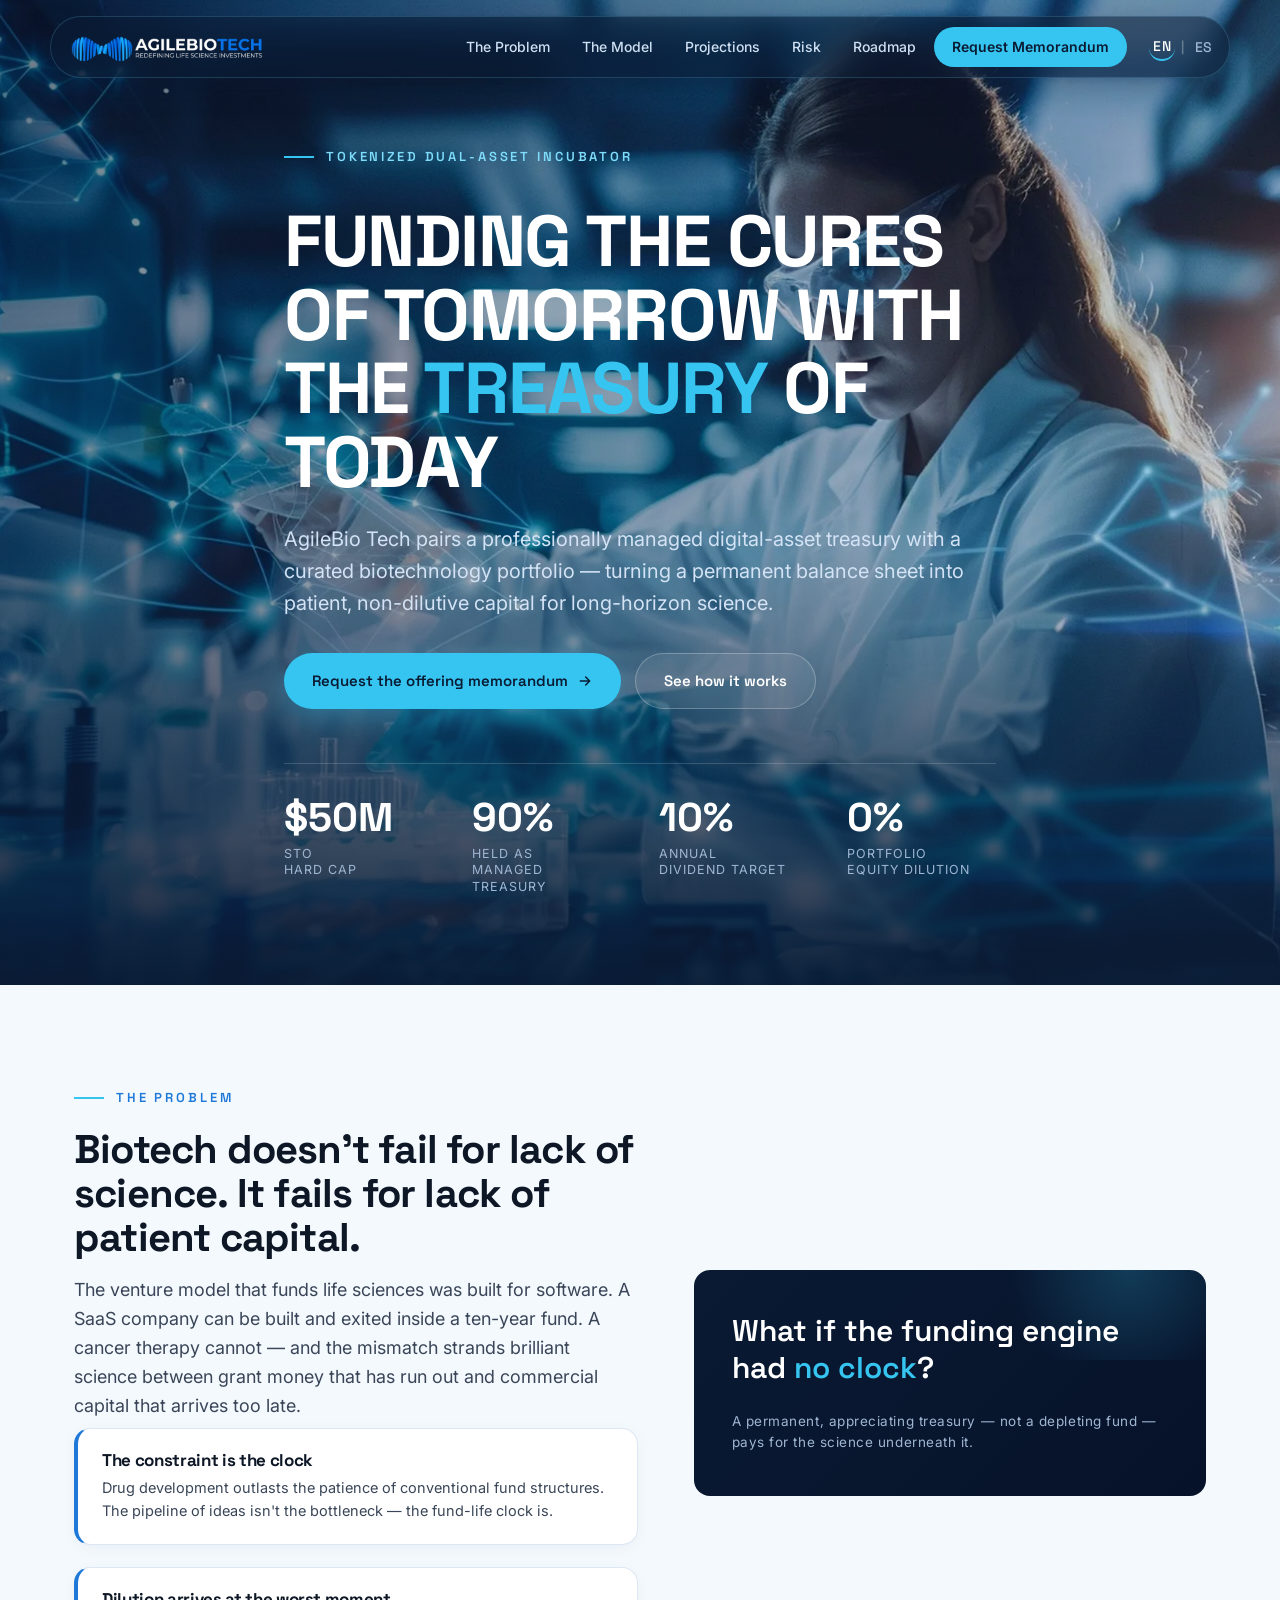
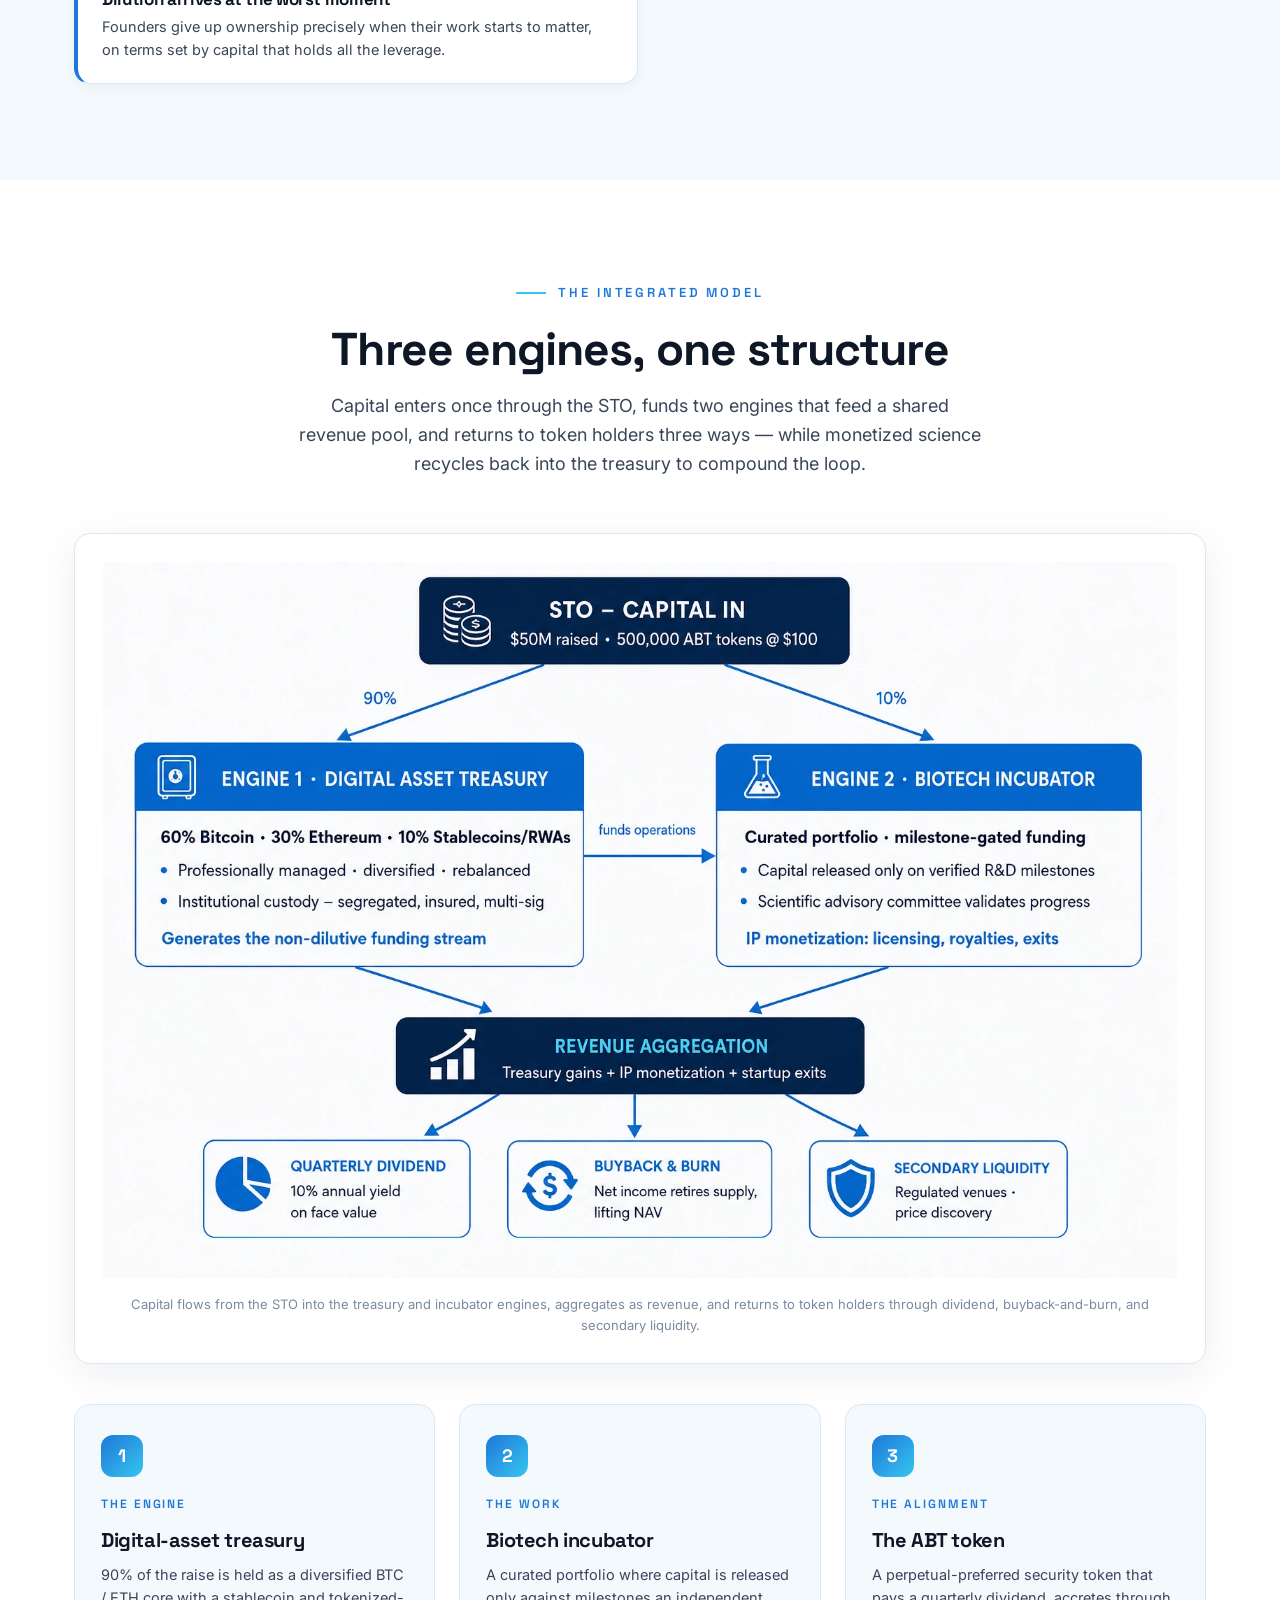
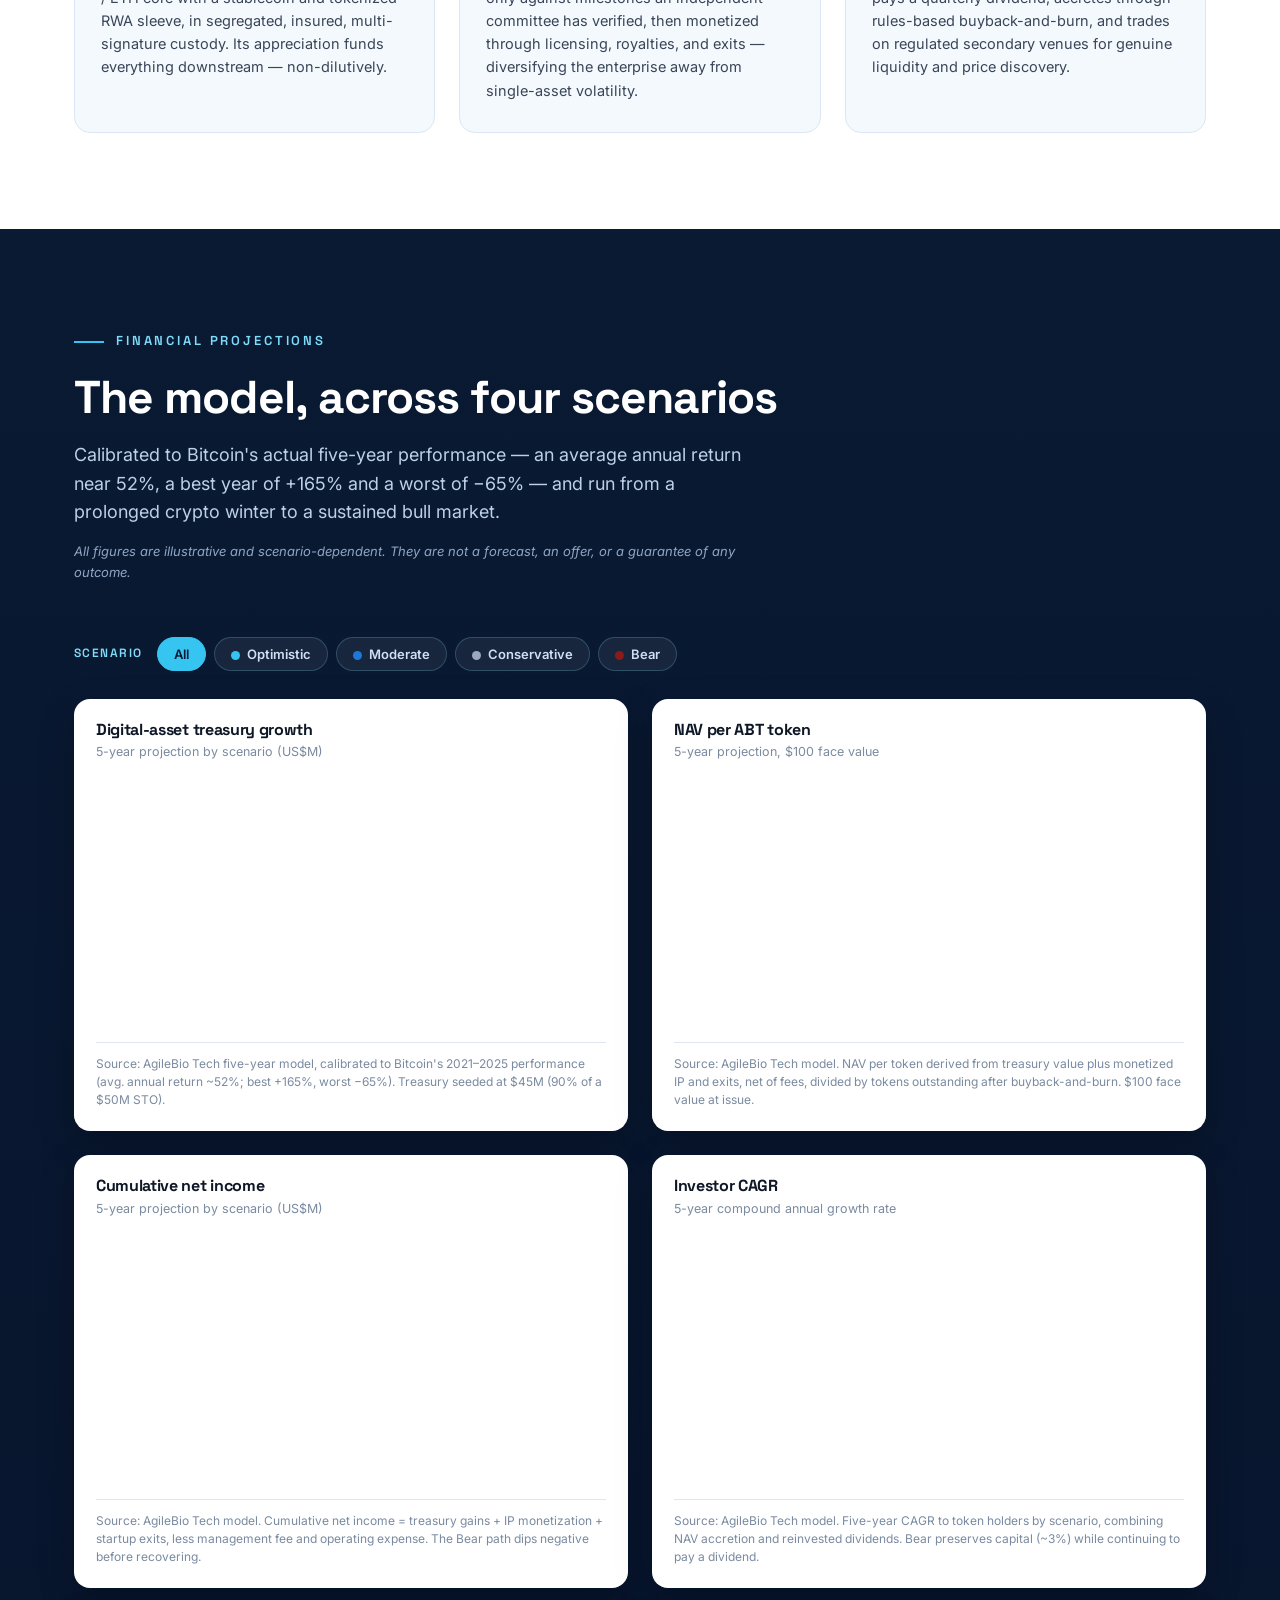
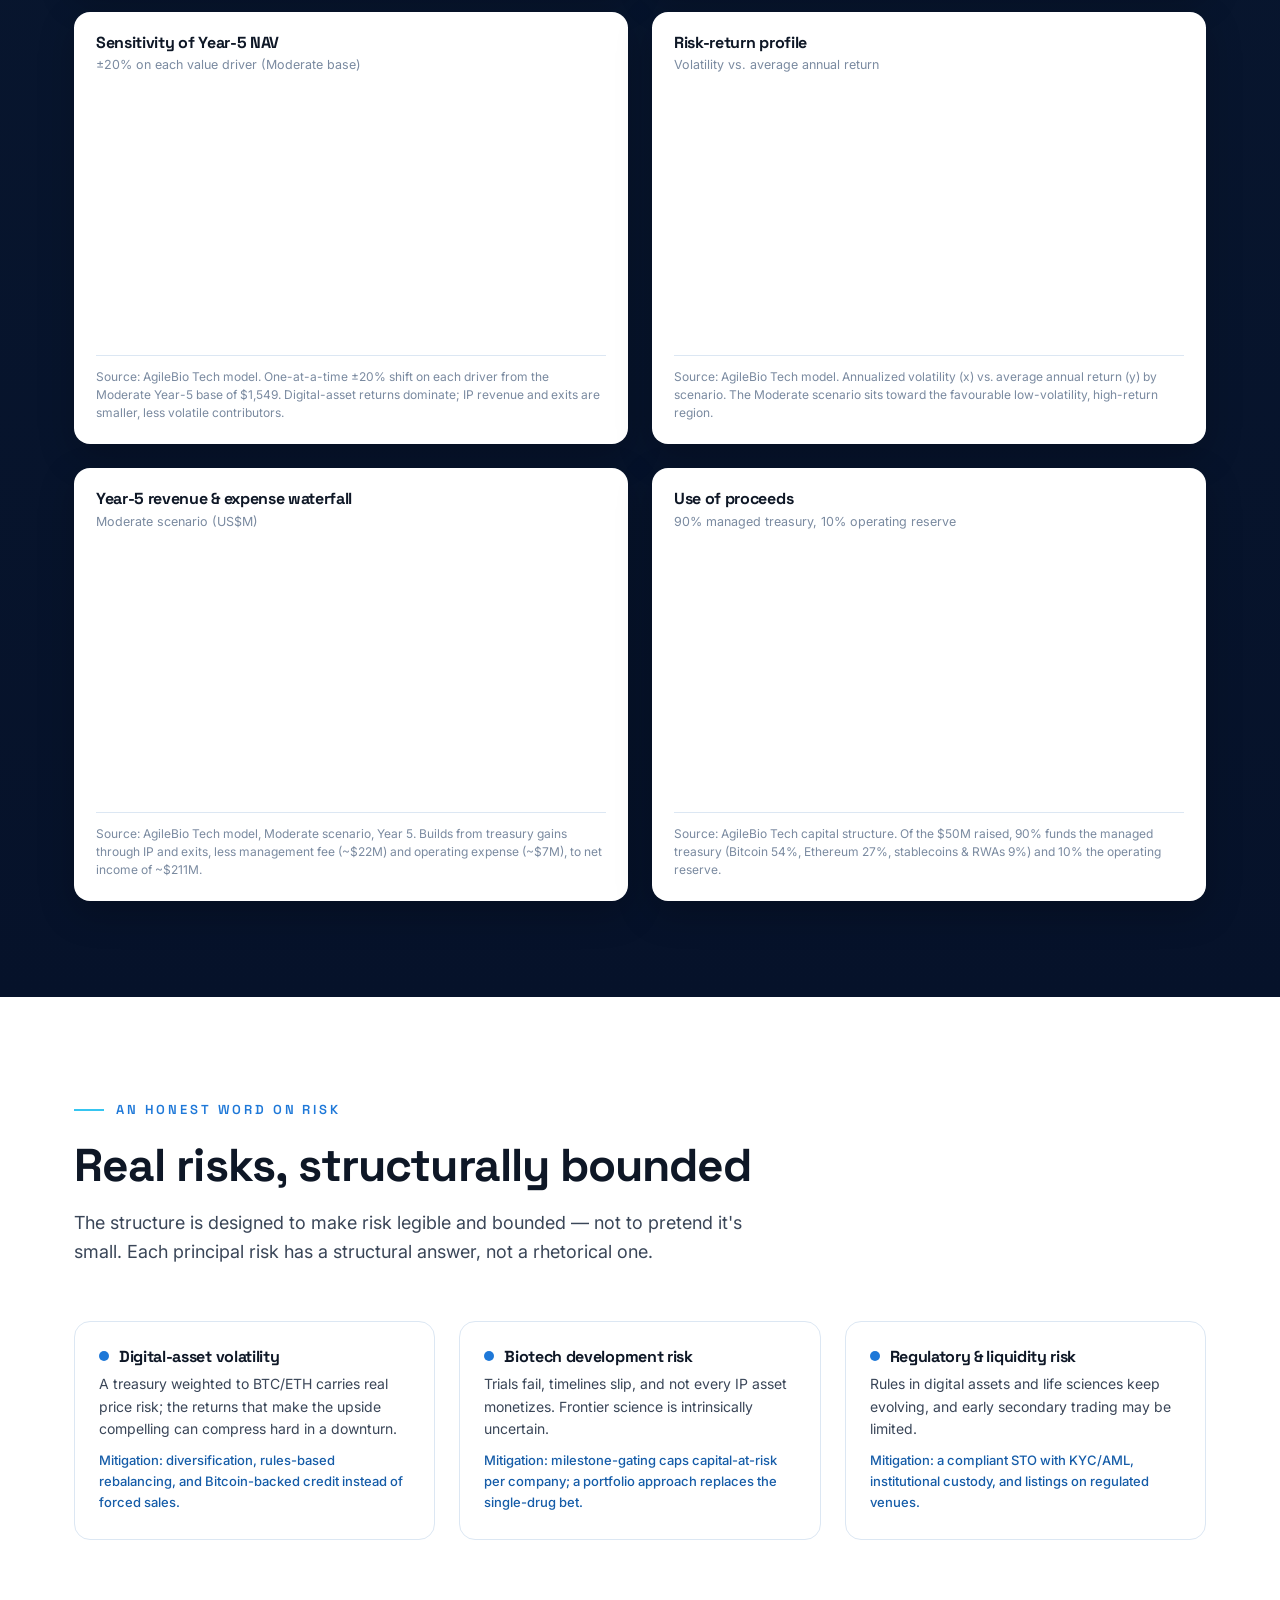
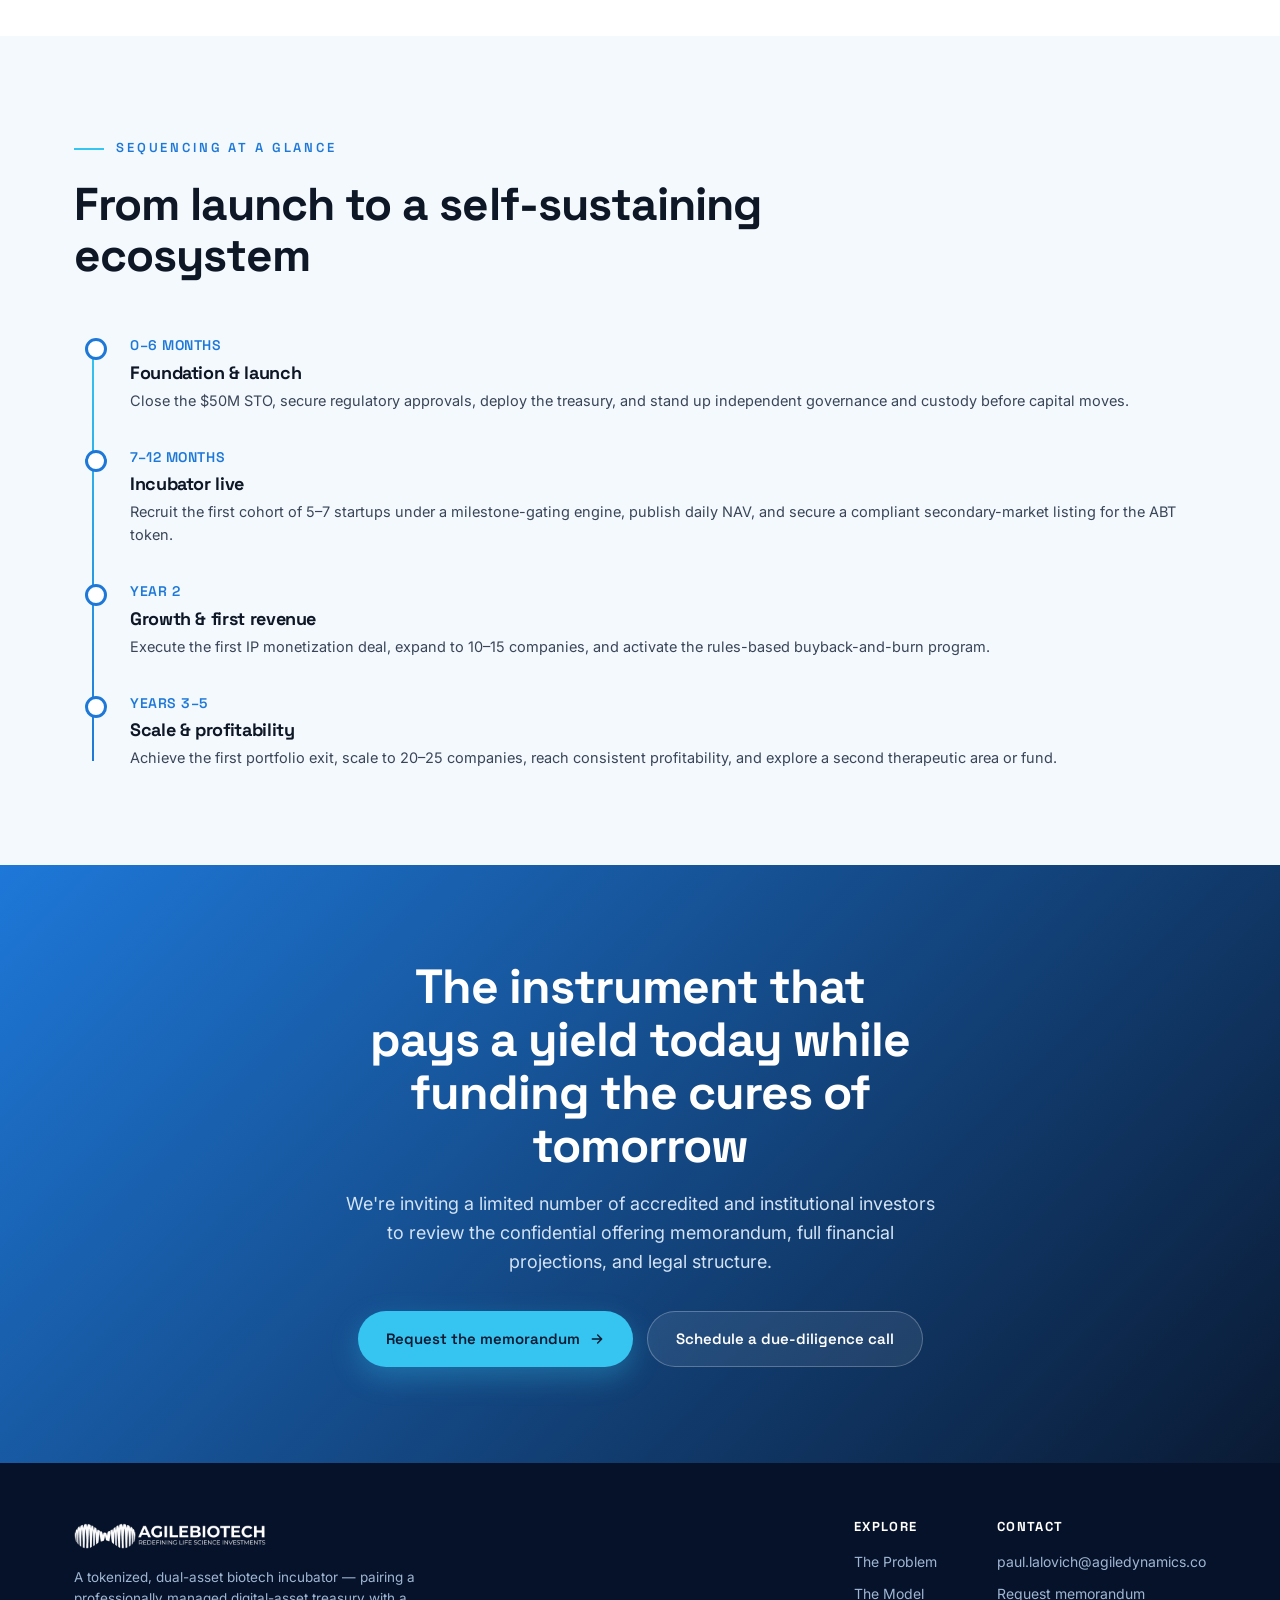
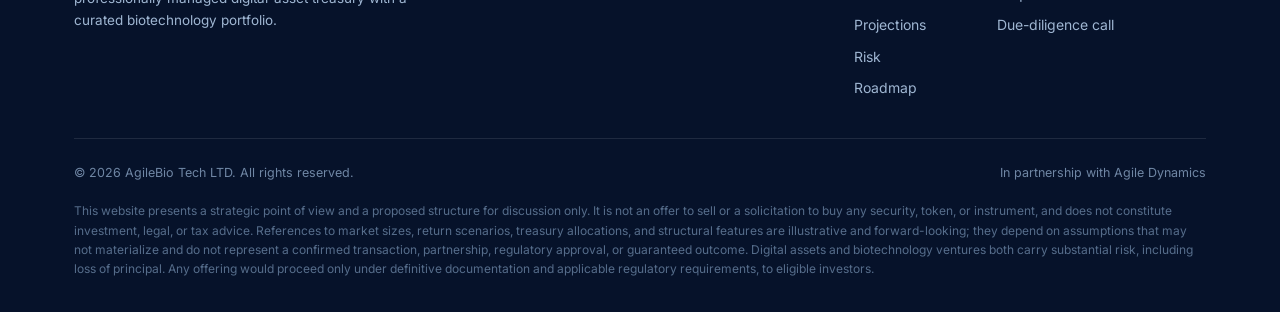
==== index.html @ 5d435142 "Switch the link-preview image to the capsule-and-Bitcoin banner Replace the microscope banner with t" ====
<!DOCTYPE html>
<html lang="en">
<head>
<meta charset="UTF-8">
<meta name="viewport" content="width=device-width, initial-scale=1.0">

<!-- Primary SEO -->
<title>AgileBio Tech LTD — Tokenized Dual-Asset Biotech Incubator</title>
<meta name="description" content="AgileBio Tech LTD is a tokenized, dual-asset biotech incubator pairing a professionally managed digital-asset treasury with a curated biotechnology portfolio — patient, non-dilutive capital for long-horizon science.">
<meta name="keywords" content="AgileBio Tech, tokenized biotech incubator, security token offering, STO, digital asset treasury, biotech investment, dual-asset, ABT token, life science investment, Bitcoin treasury, perpetual preferred token, Agile Dynamics">
<meta name="author" content="AgileBio Tech LTD">
<meta name="robots" content="index, follow, max-image-preview:large">
<meta name="theme-color" content="#0A1A33">
<link rel="canonical" href="https://agilebiotech.io/">

<!-- Open Graph -->
<meta property="og:type" content="website">
<meta property="og:site_name" content="AgileBio Tech LTD">
<meta property="og:title" content="AgileBio Tech LTD — Funding the Cures of Tomorrow with the Treasury of Today">
<meta property="og:description" content="A tokenized, dual-asset biotech incubator pairing a professionally managed digital-asset treasury with a curated biotechnology portfolio.">
<meta property="og:url" content="https://agilebiotech.io/">
<meta property="og:image" content="https://agilebiotech.io/assets/og-agilebiotech.jpg">
<meta property="og:image:type" content="image/jpeg">
<meta property="og:image:width" content="1600">
<meta property="og:image:height" content="837">
<meta property="og:image:alt" content="AgileBio Tech logo beside a glowing capsule holding a DNA strand and a Bitcoin coin on a circuit board">
<meta property="og:locale" content="en_US">

<!-- Twitter -->
<meta name="twitter:card" content="summary_large_image">
<meta name="twitter:title" content="AgileBio Tech LTD — Tokenized Dual-Asset Biotech Incubator">
<meta name="twitter:description" content="Patient, non-dilutive capital for long-horizon science — a digital-asset treasury funding a curated biotechnology portfolio.">
<meta name="twitter:image" content="https://agilebiotech.io/assets/og-agilebiotech.jpg">
<meta name="twitter:image:alt" content="AgileBio Tech logo beside a glowing capsule holding a DNA strand and a Bitcoin coin on a circuit board">

<!-- Icons -->
<link rel="icon" type="image/png" sizes="512x512" href="assets/icon-512.png">
<link rel="icon" type="image/png" sizes="192x192" href="assets/icon-192.png">
<link rel="icon" type="image/png" href="assets/apple-touch-icon.png">
<link rel="apple-touch-icon" href="assets/apple-touch-icon.png">

<!-- Structured data -->
<script type="application/ld+json">
{
  "@context": "https://schema.org",
  "@type": "Organization",
  "name": "AgileBio Tech LTD",
  "url": "https://agilebiotech.io/",
  "logo": "https://agilebiotech.io/assets/logo_nav.png",
  "description": "A tokenized, dual-asset biotech incubator pairing a professionally managed digital-asset treasury with a curated biotechnology portfolio.",
  "slogan": "Funding the cures of tomorrow with the treasury of today",
  "email": "paul.lalovich@agiledynamics.co",
  "knowsAbout": ["Tokenized securities","Biotechnology incubation","Digital-asset treasury management","Security token offerings","Life science investment"],
  "memberOf": {"@type":"Organization","name":"Agile Dynamics"}
}
</script>
<script type="application/ld+json">
{
  "@context": "https://schema.org",
  "@type": "WebSite",
  "name": "AgileBio Tech LTD",
  "url": "https://agilebiotech.io/",
  "inLanguage": "en"
}
</script>

<link rel="preconnect" href="https://fonts.googleapis.com">
<link rel="preconnect" href="https://fonts.gstatic.com" crossorigin>
<link href="https://fonts.googleapis.com/css2?family=Space+Grotesk:wght@400;500;600;700&family=Inter:wght@400;500;600;700&display=swap" rel="stylesheet">
<style>
  :root{
    --navy:#0A1A33;
    --navy-2:#06122A;
    --blue:#1E78D8;
    --blue-d:#155CA8;
    --cyan:#36C5F0;
    --cyan-2:#7FDDFB;
    --ice:#EAF3FC;
    --ice-2:#F4F9FE;
    --ink:#0E1726;
    --body:#3A4658;
    --muted:#7A8AA0;
    --line:#DCE7F3;
    --white:#ffffff;
    --maxw:1180px;
    --r:16px;
  }
  *{box-sizing:border-box;margin:0;padding:0}
  html{scroll-behavior:smooth;scroll-padding-top:84px;-webkit-text-size-adjust:100%;text-size-adjust:100%}
  body{
    font-family:'Inter',system-ui,sans-serif;color:var(--body);
    background:var(--white);line-height:1.6;-webkit-font-smoothing:antialiased;
    overflow-x:hidden;
  }
  h1,h2,h3,h4{font-family:'Space Grotesk',sans-serif;color:var(--ink);line-height:1.1;letter-spacing:-0.02em}
  a{text-decoration:none;color:inherit}
  img{max-width:100%;height:auto;display:block}
  .wrap{max-width:var(--maxw);margin:0 auto;padding:0 24px}
  section{padding:96px 0}
  .eyebrow{
    font-family:'Space Grotesk',sans-serif;font-size:13px;font-weight:600;
    letter-spacing:.22em;text-transform:uppercase;color:var(--blue);
    display:inline-flex;align-items:center;gap:12px;margin-bottom:20px;
  }
  .eyebrow::before{content:"";width:30px;height:2px;background:var(--cyan)}
  .lead{font-size:18px;max-width:62ch}
  .accent{color:var(--cyan)}

  /* ---------- FLOATING NAV ---------- */
  .nav{
    position:fixed;top:16px;left:50%;transform:translateX(-50%);
    z-index:100;width:calc(100% - 32px);max-width:var(--maxw);
    display:flex;align-items:center;justify-content:space-between;
    padding:10px 12px 10px 20px;border-radius:999px;
    background:rgba(10,26,51,.55);backdrop-filter:blur(14px);
    -webkit-backdrop-filter:blur(14px);
    border:1px solid rgba(127,221,251,.18);
    box-shadow:0 8px 30px rgba(6,18,42,.28);
    transition:background .3s,box-shadow .3s;
  }
  .nav.scrolled{background:rgba(8,18,42,.82)}
  .nav-brand{display:flex;align-items:center;flex-shrink:0}
  .nav-brand img{height:34px;width:auto;display:block}
  .nav-links{display:flex;align-items:center;gap:4px}
  .nav-links a{
    color:#cfe0f2;font-size:14px;font-weight:500;padding:8px 14px;border-radius:999px;
    transition:color .2s,background .2s;
  }
  .nav-links a:hover{color:#fff;background:rgba(127,221,251,.12)}
  .nav-cta{
    background:var(--cyan);color:var(--navy)!important;font-weight:600!important;
    padding:9px 18px!important;
  }
  .nav-cta:hover{background:var(--cyan-2)!important}
  .burger{display:none;flex-direction:column;gap:5px;background:none;border:0;cursor:pointer;padding:10px}
  .burger span{width:22px;height:2px;background:#fff;border-radius:2px;transition:.3s}

  /* ---------- HERO ---------- */
  .hero{
    position:relative;min-height:100vh;display:flex;align-items:center;
    padding:140px 0 90px;color:#fff;overflow:hidden;
  }
  .hero-bg{position:absolute;inset:0;z-index:0}
  .hero-bg picture{display:block;height:100%}
  .hero-bg img{width:100%;height:100%;object-fit:cover}
  .hero-bg::after{
    content:"";position:absolute;inset:0;
    background:
      linear-gradient(to bottom, rgba(10,26,51,0) 55%, rgba(10,26,51,.55) 80%, rgba(10,26,51,.92) 100%),
      linear-gradient(105deg,rgba(6,18,42,.55) 0%,rgba(10,26,51,.30) 45%,rgba(10,26,51,.10) 100%);
  }
  .hero-inner{position:relative;z-index:1;max-width:760px}
  .hero h1{
    color:#fff;font-size:clamp(38px,6.4vw,72px);font-weight:700;
    text-transform:uppercase;line-height:1.02;margin:18px 0 24px;
  }
  .hero p{font-size:clamp(16px,2.2vw,20px);color:#d3e3f5;max-width:56ch;margin-bottom:34px}
  .hero .eyebrow{color:var(--cyan-2)}
  .hero .eyebrow::before{background:var(--cyan)}
  .btn-row{display:flex;gap:14px;flex-wrap:wrap}
  .btn{
    display:inline-flex;align-items:center;gap:9px;font-family:'Space Grotesk',sans-serif;
    font-weight:600;font-size:15px;padding:15px 28px;border-radius:999px;cursor:pointer;
    transition:transform .2s,box-shadow .2s,background .2s;border:0;
  }
  .btn-primary{background:var(--cyan);color:var(--navy);box-shadow:0 10px 28px rgba(54,197,240,.32)}
  .btn-primary:hover{transform:translateY(-2px);box-shadow:0 14px 34px rgba(54,197,240,.45)}
  .btn-ghost{background:rgba(255,255,255,.08);color:#fff;border:1px solid rgba(255,255,255,.25)}
  .btn-ghost:hover{background:rgba(255,255,255,.16)}
  .hero-stats{
    position:relative;z-index:1;display:flex;gap:clamp(20px,3vw,40px);flex-wrap:nowrap;
    margin-top:54px;padding-top:34px;border-top:1px solid rgba(255,255,255,.16);
  }
  .hero-stats .s{flex:1 1 0;min-width:0}
  .hero-stats .n{font-family:'Space Grotesk',sans-serif;font-size:clamp(28px,4vw,40px);font-weight:700;color:#fff;line-height:1}
  .hero-stats .l{font-size:12.5px;color:#9fb6d2;text-transform:uppercase;letter-spacing:.08em;margin-top:8px;line-height:1.3}

  /* ---------- SECTION HEADERS ---------- */
  .sec-head{max-width:720px;margin-bottom:54px}
  .sec-head h2{font-size:clamp(28px,4.4vw,46px);font-weight:700;margin-bottom:18px}
  .sec-head.center{margin-left:auto;margin-right:auto;text-align:center}
  .sec-head.center .eyebrow{justify-content:center}

  /* ---------- PROBLEM ---------- */
  .problem{background:var(--ice-2)}
  .prob-grid{display:grid;grid-template-columns:1.1fr 1fr;gap:56px;align-items:center}
  .prob-points{display:flex;flex-direction:column;gap:22px;margin-top:8px}
  .prob-card{
    background:#fff;border:1px solid var(--line);border-radius:var(--r);padding:22px 24px;
    border-left:4px solid var(--blue);box-shadow:0 4px 16px rgba(10,26,51,.04);
  }
  .prob-card h4{font-size:17px;margin-bottom:6px}
  .prob-card p{font-size:14.5px}
  .prob-quote{
    background:linear-gradient(135deg,var(--navy),var(--navy-2));color:#fff;
    border-radius:var(--r);padding:42px 38px;position:relative;overflow:hidden;
  }
  .prob-quote::before{
    content:"";position:absolute;top:-40%;right:-20%;width:70%;height:80%;
    background:radial-gradient(circle,rgba(54,197,240,.22),transparent 60%);
  }
  .prob-quote .q{position:relative;font-family:'Space Grotesk',sans-serif;font-size:clamp(22px,3vw,30px);font-weight:600;line-height:1.25;color:#fff}
  .prob-quote .q .accent{color:var(--cyan)}
  .prob-quote .by{position:relative;margin-top:24px;font-size:13.5px;color:#9fb6d2;letter-spacing:.04em}

  /* ---------- MODEL ---------- */
  .model-figure{
    background:#fff;border:1px solid var(--line);border-radius:var(--r);
    padding:28px;box-shadow:0 10px 40px rgba(10,26,51,.07);margin-bottom:40px;
  }
  .model-figure img{margin:0 auto;max-height:none}
  .model-cap{font-size:13px;color:var(--muted);text-align:center;margin-top:16px;padding:0 10px}
  /* Phones get a link to the full-size diagram: its labels are too small to read at screen width. */
  .model-zoom{display:none;text-align:center;margin-top:12px}
  .model-zoom a{display:inline-flex;align-items:center;min-height:44px;padding:0 8px;color:var(--blue-d);font-weight:600;text-decoration:underline;text-underline-offset:3px}
  .engines{display:grid;grid-template-columns:repeat(3,1fr);gap:24px}
  .engine{
    background:var(--ice-2);border:1px solid var(--line);border-radius:var(--r);padding:30px 26px;
    transition:transform .25s,box-shadow .25s,border-color .25s;
  }
  .engine:hover{transform:translateY(-4px);box-shadow:0 16px 40px rgba(10,26,51,.10);border-color:var(--cyan)}
  .engine .tag{font-family:'Space Grotesk',sans-serif;font-size:12px;font-weight:600;letter-spacing:.16em;text-transform:uppercase;color:var(--blue);margin-bottom:14px}
  .engine h3{font-size:20px;margin-bottom:12px}
  .engine p{font-size:14.5px}
  .engine .dot{width:42px;height:42px;border-radius:12px;background:linear-gradient(135deg,var(--blue),var(--cyan));display:flex;align-items:center;justify-content:center;color:#fff;font-family:'Space Grotesk',sans-serif;font-weight:700;font-size:18px;margin-bottom:18px}

  /* ---------- FINANCIALS ---------- */
  .fin{background:linear-gradient(180deg,var(--navy) 0%,var(--navy-2) 100%);color:#fff}
  .fin .eyebrow{color:var(--cyan-2)}
  .fin .sec-head h2{color:#fff}
  .fin .sec-head .lead{color:#bcd0e8}
  .fin-note{font-size:13px;color:#8fa6c4;margin-top:14px;font-style:italic}
  .chart-grid{display:grid;grid-template-columns:repeat(2,1fr);gap:24px}
  .chart-card{
    background:#fff;border-radius:var(--r);padding:22px;
    box-shadow:0 12px 36px rgba(0,0,0,.22);
  }
  .chart-card.wide{grid-column:1 / -1}
  .chart-card h4{font-size:16px;color:var(--ink);margin-bottom:4px}
  .chart-card .sub{font-size:12.5px;color:var(--muted);margin-bottom:16px}
  .chart-card img{border-radius:8px}
  .chart-canvas-wrap{position:relative;height:250px;width:100%}
  .chart-canvas-wrap canvas{max-width:100%}
  .chart-foot{font-size:12px;color:var(--muted);margin-top:14px;padding-top:12px;border-top:1px solid var(--line);line-height:1.5}
  /* scenario toggle */
  .scenario-toggle{display:flex;flex-wrap:wrap;align-items:center;gap:8px;margin:0 0 28px}
  .scenario-toggle .st-label{font-family:'Space Grotesk',sans-serif;font-size:12px;font-weight:600;letter-spacing:.12em;text-transform:uppercase;color:var(--cyan-2);margin-right:6px}
  .st-btn{font-family:'Inter',sans-serif;font-size:13px;font-weight:600;color:#cfe0f2;background:rgba(255,255,255,.06);border:1px solid rgba(127,221,251,.22);
    padding:8px 16px;border-radius:999px;cursor:pointer;transition:background .2s,color .2s,border-color .2s}
  .st-btn:hover{background:rgba(127,221,251,.14);color:#fff}
  .st-btn[aria-pressed="true"]{background:var(--cyan);color:var(--navy);border-color:var(--cyan)}
  .st-btn .dot{display:inline-block;width:9px;height:9px;border-radius:50%;margin-right:7px;vertical-align:middle}

  /* ---------- RISK ---------- */
  .risk-grid{display:grid;grid-template-columns:repeat(3,1fr);gap:24px;margin-top:8px}
  .risk-card{background:#fff;border:1px solid var(--line);border-radius:var(--r);padding:26px 24px}
  .risk-card h4{font-size:16px;margin-bottom:8px;display:flex;align-items:center;gap:10px}
  .risk-card h4::before{content:"";width:10px;height:10px;border-radius:50%;background:var(--blue);flex-shrink:0}
  .risk-card p{font-size:14px}
  .risk-card .mit{font-size:13px;color:var(--blue-d);margin-top:10px;font-weight:500}

  /* ---------- ROADMAP ---------- */
  .road{background:var(--ice-2)}
  .timeline{position:relative;margin-top:20px}
  .timeline::before{content:"";position:absolute;left:18px;top:8px;bottom:8px;width:2px;background:linear-gradient(var(--cyan),var(--blue))}
  .tl-item{position:relative;padding:0 0 34px 56px}
  .tl-item:last-child{padding-bottom:0}
  .tl-item::before{
    content:"";position:absolute;left:11px;top:4px;width:16px;height:16px;border-radius:50%;
    background:#fff;border:3px solid var(--blue);
  }
  .tl-item .when{font-family:'Space Grotesk',sans-serif;font-weight:600;color:var(--blue);font-size:14px;letter-spacing:.04em;margin-bottom:6px}
  .tl-item h4{font-size:18px;margin-bottom:6px}
  .tl-item p{font-size:14.5px}

  /* ---------- CTA ---------- */
  .cta{background:linear-gradient(135deg,var(--blue) 0%,var(--navy) 100%);color:#fff;text-align:center}
  .cta h2{color:#fff;font-size:clamp(28px,4.6vw,48px);font-weight:700;margin-bottom:18px;max-width:18ch;margin-left:auto;margin-right:auto}
  .cta p{color:#d3e3f5;font-size:18px;max-width:54ch;margin:0 auto 34px}
  .cta .btn-row{justify-content:center}

  /* ---------- FOOTER ---------- */
  footer{background:var(--navy-2);color:#9fb6d2;padding:54px 0 34px}
  .foot-top{display:flex;justify-content:space-between;gap:40px;flex-wrap:wrap;align-items:flex-start;padding-bottom:30px;border-bottom:1px solid rgba(255,255,255,.1)}
  .foot-brand img{height:34px;width:auto;margin-bottom:16px}
  .foot-brand p{font-size:13.5px;max-width:42ch}
  .foot-cols{display:flex;gap:60px;flex-wrap:wrap}
  .foot-col h5{font-family:'Space Grotesk',sans-serif;color:#fff;font-size:13px;letter-spacing:.1em;text-transform:uppercase;margin-bottom:14px}
  .foot-col a{display:block;font-size:14px;margin-bottom:9px;color:#9fb6d2;transition:color .2s}
  .foot-col a:hover{color:var(--cyan)}
  .foot-bot{display:flex;justify-content:space-between;gap:18px;flex-wrap:wrap;padding-top:24px;font-size:12.5px;color:#6f86a4}
  .disclaimer{margin-top:18px;font-size:12px;color:#566d8b;line-height:1.6;max-width:none}

  /* ---------- BACK TO TOP ---------- */
  .totop{
    position:fixed;right:22px;bottom:22px;z-index:90;width:52px;height:52px;border-radius:50%;
    background:var(--blue);color:#fff;border:0;cursor:pointer;display:flex;align-items:center;justify-content:center;
    box-shadow:0 8px 24px rgba(30,120,216,.4);opacity:0;visibility:hidden;
    transform:translateY(14px);transition:opacity .3s,transform .3s,visibility .3s,background .2s;
  }
  .totop.show{opacity:1;visibility:visible;transform:translateY(0)}
  .totop:hover{background:var(--cyan);color:var(--navy)}
  .totop svg{width:22px;height:22px}

  /* ---------- REVEAL ANIM ---------- */
  .reveal{opacity:0;transform:translateY(24px);transition:opacity .7s ease,transform .7s ease}
  .reveal.in{opacity:1;transform:none}

  /* ---------- RESPONSIVE ---------- */
  @media(max-width:900px){
    section{padding:72px 0}
    .prob-grid{grid-template-columns:1fr;gap:36px}
    .engines{grid-template-columns:1fr}
    .risk-grid{grid-template-columns:1fr}
    .nav-links{
      position:absolute;top:calc(100% + 12px);right:0;left:0;flex-direction:column;align-items:stretch;
      background:rgba(8,18,42,.96);backdrop-filter:blur(14px);border:1px solid rgba(127,221,251,.18);
      border-radius:20px;padding:14px;gap:4px;
      opacity:0;visibility:hidden;transform:translateY(-10px);transition:.28s;
    }
    .nav-links.open{opacity:1;visibility:visible;transform:none}
    .nav-links a{padding:13px 16px;font-size:15px}
    .nav-cta{display:flex;align-items:center;justify-content:center;min-height:44px;margin-top:4px}
    .burger{display:flex;padding:14px 11px}
    .nav-brand{min-height:44px}
    .st-btn{min-height:44px}
    .foot-col a{padding:11px 0;margin-bottom:0}
    .burger.open span:nth-child(1){transform:translateY(7px) rotate(45deg)}
    .burger.open span:nth-child(2){opacity:0}
    .burger.open span:nth-child(3){transform:translateY(-7px) rotate(-45deg)}
  }
  @media(max-width:680px){
    .wrap{padding:0 18px}
    .chart-grid{grid-template-columns:1fr}
    .chart-card.wide{grid-column:auto}
    .hero{min-height:auto;padding:130px 0 70px}
    .hero-stats{gap:14px}
    .hero-stats .l{font-size:12px;letter-spacing:.04em}
    .model-zoom{display:block}
    .foot-top{flex-direction:column;gap:30px}
    .model-figure{padding:16px}
  }
  @media(max-width:480px){
    .hero-stats{display:grid;grid-template-columns:1fr 1fr;gap:22px 18px}
  }
  @media(prefers-reduced-motion:reduce){
    *{scroll-behavior:auto!important}
    .reveal{opacity:1;transform:none;transition:none}
  }

  /* ---------- LANG SWITCH ---------- */
  .lang-switch{display:inline-flex;align-items:center;gap:6px;margin-left:18px;font-family:'Space Grotesk',sans-serif;font-size:13px;font-weight:600;letter-spacing:.04em}
  .lang-switch a{color:#9fb6d2;text-decoration:none;padding:2px 4px;transition:color .2s}
  .lang-switch a:hover{color:var(--cyan)}
  .lang-switch a.active{color:#fff;border-bottom:2px solid var(--cyan)}
  .lang-switch .sep{color:rgba(255,255,255,.3)}
  @media(max-width:900px){
    .lang-switch{margin:8px 0 0;justify-content:center}
    .lang-switch a{padding:12px 14px}
  }
</style>
</head>
<body>

<!-- ========== NAV ========== -->
<nav class="nav" id="nav">
  <a href="#top" class="nav-brand">
    <img src="assets/logo_nav-618.png" width="618" height="102" alt="AgileBio Tech">
  </a>
  <div class="nav-links" id="navlinks">
    <a href="#problem">The Problem</a>
    <a href="#model">The Model</a>
    <a href="#financials">Projections</a>
    <a href="#risk">Risk</a>
    <a href="#roadmap">Roadmap</a>
    <a href="#contact" class="nav-cta">Request Memorandum</a>
    <span class="lang-switch"><a href="index.html" class="active">EN</a><span class="sep">|</span><a href="index.es.html">ES</a></span>
  </div>
  <button class="burger" id="burger" aria-label="Toggle menu" aria-expanded="false">
    <span></span><span></span><span></span>
  </button>
</nav>

<!-- ========== HERO ========== -->
<header class="hero" id="top">
  <div class="hero-bg"><picture><source type="image/webp" srcset="assets/header_banner.webp"><img src="assets/header_banner.jpg" width="1920" height="1280" fetchpriority="high" alt="AgileBio Tech — researcher in an AI-enabled biotechnology laboratory"></picture></div>
  <div class="wrap hero-inner">
    <span class="eyebrow">Tokenized Dual-Asset Incubator</span>
    <h1>Funding the cures of tomorrow with the <span class="accent">treasury</span> of today</h1>
    <p>AgileBio Tech pairs a professionally managed digital-asset treasury with a curated biotechnology portfolio — turning a permanent balance sheet into patient, non-dilutive capital for long-horizon science.</p>
    <div class="btn-row">
      <a href="#contact" class="btn btn-primary">Request the offering memorandum
        <svg width="16" height="16" viewBox="0 0 24 24" fill="none"><path d="M5 12h14M13 6l6 6-6 6" stroke="currentColor" stroke-width="2.2" stroke-linecap="round" stroke-linejoin="round"/></svg>
      </a>
      <a href="#model" class="btn btn-ghost">See how it works</a>
    </div>
    <div class="hero-stats">
      <div class="s"><div class="n">$50M</div><div class="l">STO<br>hard cap</div></div>
      <div class="s"><div class="n">90%</div><div class="l">Held as<br>managed treasury</div></div>
      <div class="s"><div class="n">10%</div><div class="l">Annual<br>dividend target</div></div>
      <div class="s"><div class="n">0%</div><div class="l">Portfolio<br>equity dilution</div></div>
    </div>
  </div>
</header>

<!-- ========== PROBLEM ========== -->
<section class="problem" id="problem">
  <div class="wrap">
    <div class="prob-grid">
      <div class="reveal">
        <span class="eyebrow">The Problem</span>
        <h2 style="font-size:clamp(26px,4vw,40px);margin-bottom:16px;">Biotech doesn't fail for lack of science. It fails for lack of patient capital.</h2>
        <p class="lead">The venture model that funds life sciences was built for software. A SaaS company can be built and exited inside a ten-year fund. A cancer therapy cannot — and the mismatch strands brilliant science between grant money that has run out and commercial capital that arrives too late.</p>
        <div class="prob-points">
          <div class="prob-card"><h4>The constraint is the clock</h4><p>Drug development outlasts the patience of conventional fund structures. The pipeline of ideas isn't the bottleneck — the fund-life clock is.</p></div>
          <div class="prob-card"><h4>Dilution arrives at the worst moment</h4><p>Founders give up ownership precisely when their work starts to matter, on terms set by capital that holds all the leverage.</p></div>
        </div>
      </div>
      <div class="prob-quote reveal">
        <div class="q">What if the funding engine had <span class="accent">no clock</span>?</div>
        <div class="by">A permanent, appreciating treasury — not a depleting fund — pays for the science underneath it.</div>
      </div>
    </div>
  </div>
</section>

<!-- ========== MODEL ========== -->
<section class="model" id="model">
  <div class="wrap">
    <div class="sec-head center reveal">
      <span class="eyebrow">The Integrated Model</span>
      <h2>Three engines, one structure</h2>
      <p class="lead" style="margin:0 auto;">Capital enters once through the STO, funds two engines that feed a shared revenue pool, and returns to token holders three ways — while monetized science recycles back into the treasury to compound the loop.</p>
    </div>
    <div class="model-figure reveal">
      <picture>
        <source type="image/webp" srcset="assets/model_diagram-1000.webp 1000w, assets/model_diagram-1536.webp 1536w" sizes="(max-width: 680px) calc(100vw - 70px), (max-width: 1180px) calc(100vw - 106px), 1074px">
        <img src="assets/model_diagram.png" width="1536" height="1024" loading="lazy" decoding="async" alt="Diagram: capital flows from the STO into the treasury and incubator engines, aggregates as revenue, and returns to token holders through dividend, buyback-and-burn, and secondary liquidity.">
      </picture>
      <div class="model-cap">Capital flows from the STO into the treasury and incubator engines, aggregates as revenue, and returns to token holders through dividend, buyback-and-burn, and secondary liquidity.</div>
      <p class="model-zoom"><a href="assets/model_diagram-1536.webp" target="_blank" rel="noopener">Open the full-size diagram</a></p>
    </div>
    <div class="engines">
      <div class="engine reveal"><div class="dot">1</div><div class="tag">The Engine</div><h3>Digital-asset treasury</h3><p>90% of the raise is held as a diversified BTC / ETH core with a stablecoin and tokenized-RWA sleeve, in segregated, insured, multi-signature custody. Its appreciation funds everything downstream — non-dilutively.</p></div>
      <div class="engine reveal"><div class="dot">2</div><div class="tag">The Work</div><h3>Biotech incubator</h3><p>A curated portfolio where capital is released only against milestones an independent committee has verified, then monetized through licensing, royalties, and exits — diversifying the enterprise away from single-asset volatility.</p></div>
      <div class="engine reveal"><div class="dot">3</div><div class="tag">The Alignment</div><h3>The ABT token</h3><p>A perpetual-preferred security token that pays a quarterly dividend, accretes through rules-based buyback-and-burn, and trades on regulated secondary venues for genuine liquidity and price discovery.</p></div>
    </div>
  </div>
</section>

<!-- ========== FINANCIALS ========== -->
<section class="fin" id="financials">
  <div class="wrap">
    <div class="sec-head reveal">
      <span class="eyebrow">Financial Projections</span>
      <h2>The model, across four scenarios</h2>
      <p class="lead">Calibrated to Bitcoin's actual five-year performance — an average annual return near 52%, a best year of +165% and a worst of −65% — and run from a prolonged crypto winter to a sustained bull market.</p>
      <p class="fin-note">All figures are illustrative and scenario-dependent. They are not a forecast, an offer, or a guarantee of any outcome.</p>
    </div>
    <div class="scenario-toggle reveal" id="scenarioToggle" role="group" aria-label="Filter charts by scenario">
      <span class="st-label">Scenario</span>
      <button class="st-btn" data-scenario="all" aria-pressed="true">All</button>
      <button class="st-btn" data-scenario="Optimistic" aria-pressed="false"><span class="dot" style="background:#36C5F0"></span>Optimistic</button>
      <button class="st-btn" data-scenario="Moderate" aria-pressed="false"><span class="dot" style="background:#1E78D8"></span>Moderate</button>
      <button class="st-btn" data-scenario="Conservative" aria-pressed="false"><span class="dot" style="background:#9AA9BD"></span>Conservative</button>
      <button class="st-btn" data-scenario="Bear" aria-pressed="false"><span class="dot" style="background:#8B1A1A"></span>Bear</button>
    </div>
    <div class="chart-grid">
      <div class="chart-card reveal"><h4>Digital-asset treasury growth</h4><div class="sub">5-year projection by scenario (US$M)</div><div class="chart-canvas-wrap"><canvas id="c_treasury"></canvas></div><p class="chart-foot">Source: AgileBio Tech five-year model, calibrated to Bitcoin's 2021–2025 performance (avg. annual return ~52%; best +165%, worst −65%). Treasury seeded at $45M (90% of a $50M STO).</p></div>
      <div class="chart-card reveal"><h4>NAV per ABT token</h4><div class="sub">5-year projection, $100 face value</div><div class="chart-canvas-wrap"><canvas id="c_nav"></canvas></div><p class="chart-foot">Source: AgileBio Tech model. NAV per token derived from treasury value plus monetized IP and exits, net of fees, divided by tokens outstanding after buyback-and-burn. $100 face value at issue.</p></div>
      <div class="chart-card reveal"><h4>Cumulative net income</h4><div class="sub">5-year projection by scenario (US$M)</div><div class="chart-canvas-wrap"><canvas id="c_netincome"></canvas></div><p class="chart-foot">Source: AgileBio Tech model. Cumulative net income = treasury gains + IP monetization + startup exits, less management fee and operating expense. The Bear path dips negative before recovering.</p></div>
      <div class="chart-card reveal"><h4>Investor CAGR</h4><div class="sub">5-year compound annual growth rate</div><div class="chart-canvas-wrap"><canvas id="c_cagr"></canvas></div><p class="chart-foot">Source: AgileBio Tech model. Five-year CAGR to token holders by scenario, combining NAV accretion and reinvested dividends. Bear preserves capital (~3%) while continuing to pay a dividend.</p></div>
      <div class="chart-card reveal"><h4>Sensitivity of Year-5 NAV</h4><div class="sub">±20% on each value driver (Moderate base)</div><div class="chart-canvas-wrap"><canvas id="c_sensitivity"></canvas></div><p class="chart-foot">Source: AgileBio Tech model. One-at-a-time ±20% shift on each driver from the Moderate Year-5 base of $1,549. Digital-asset returns dominate; IP revenue and exits are smaller, less volatile contributors.</p></div>
      <div class="chart-card reveal"><h4>Risk-return profile</h4><div class="sub">Volatility vs. average annual return</div><div class="chart-canvas-wrap"><canvas id="c_riskreturn"></canvas></div><p class="chart-foot">Source: AgileBio Tech model. Annualized volatility (x) vs. average annual return (y) by scenario. The Moderate scenario sits toward the favourable low-volatility, high-return region.</p></div>
      <div class="chart-card reveal"><h4>Year-5 revenue &amp; expense waterfall</h4><div class="sub">Moderate scenario (US$M)</div><div class="chart-canvas-wrap"><canvas id="c_waterfall"></canvas></div><p class="chart-foot">Source: AgileBio Tech model, Moderate scenario, Year 5. Builds from treasury gains through IP and exits, less management fee (~$22M) and operating expense (~$7M), to net income of ~$211M.</p></div>
      <div class="chart-card reveal"><h4>Use of proceeds</h4><div class="sub">90% managed treasury, 10% operating reserve</div><div class="chart-canvas-wrap"><canvas id="c_proceeds"></canvas></div><p class="chart-foot">Source: AgileBio Tech capital structure. Of the $50M raised, 90% funds the managed treasury (Bitcoin 54%, Ethereum 27%, stablecoins &amp; RWAs 9%) and 10% the operating reserve.</p></div>
    </div>
  </div>
</section>

<!-- ========== RISK ========== -->
<section class="risk" id="risk">
  <div class="wrap">
    <div class="sec-head reveal">
      <span class="eyebrow">An Honest Word on Risk</span>
      <h2>Real risks, structurally bounded</h2>
      <p class="lead">The structure is designed to make risk legible and bounded — not to pretend it's small. Each principal risk has a structural answer, not a rhetorical one.</p>
    </div>
    <div class="risk-grid">
      <div class="risk-card reveal"><h4>Digital-asset volatility</h4><p>A treasury weighted to BTC/ETH carries real price risk; the returns that make the upside compelling can compress hard in a downturn.</p><div class="mit">Mitigation: diversification, rules-based rebalancing, and Bitcoin-backed credit instead of forced sales.</div></div>
      <div class="risk-card reveal"><h4>Biotech development risk</h4><p>Trials fail, timelines slip, and not every IP asset monetizes. Frontier science is intrinsically uncertain.</p><div class="mit">Mitigation: milestone-gating caps capital-at-risk per company; a portfolio approach replaces the single-drug bet.</div></div>
      <div class="risk-card reveal"><h4>Regulatory &amp; liquidity risk</h4><p>Rules in digital assets and life sciences keep evolving, and early secondary trading may be limited.</p><div class="mit">Mitigation: a compliant STO with KYC/AML, institutional custody, and listings on regulated venues.</div></div>
    </div>
  </div>
</section>

<!-- ========== ROADMAP ========== -->
<section class="road" id="roadmap">
  <div class="wrap">
    <div class="sec-head reveal">
      <span class="eyebrow">Sequencing at a Glance</span>
      <h2>From launch to a self-sustaining ecosystem</h2>
    </div>
    <div class="timeline">
      <div class="tl-item reveal"><div class="when">0–6 MONTHS</div><h4>Foundation &amp; launch</h4><p>Close the $50M STO, secure regulatory approvals, deploy the treasury, and stand up independent governance and custody before capital moves.</p></div>
      <div class="tl-item reveal"><div class="when">7–12 MONTHS</div><h4>Incubator live</h4><p>Recruit the first cohort of 5–7 startups under a milestone-gating engine, publish daily NAV, and secure a compliant secondary-market listing for the ABT token.</p></div>
      <div class="tl-item reveal"><div class="when">YEAR 2</div><h4>Growth &amp; first revenue</h4><p>Execute the first IP monetization deal, expand to 10–15 companies, and activate the rules-based buyback-and-burn program.</p></div>
      <div class="tl-item reveal"><div class="when">YEARS 3–5</div><h4>Scale &amp; profitability</h4><p>Achieve the first portfolio exit, scale to 20–25 companies, reach consistent profitability, and explore a second therapeutic area or fund.</p></div>
    </div>
  </div>
</section>

<!-- ========== CTA ========== -->
<section class="cta" id="contact">
  <div class="wrap">
    <h2>The instrument that pays a yield today while funding the cures of tomorrow</h2>
    <p>We're inviting a limited number of accredited and institutional investors to review the confidential offering memorandum, full financial projections, and legal structure.</p>
    <div class="btn-row">
      <a href="mailto:paul.lalovich@agiledynamics.co?subject=AgileBio%20Tech%20%E2%80%94%20Offering%20Memorandum%20Request" class="btn btn-primary">Request the memorandum
        <svg width="16" height="16" viewBox="0 0 24 24" fill="none"><path d="M5 12h14M13 6l6 6-6 6" stroke="currentColor" stroke-width="2.2" stroke-linecap="round" stroke-linejoin="round"/></svg>
      </a>
      <a href="mailto:paul.lalovich@agiledynamics.co?subject=AgileBio%20Tech%20%E2%80%94%20Due%20Diligence%20Call" class="btn btn-ghost">Schedule a due-diligence call</a>
    </div>
  </div>
</section>

<!-- ========== FOOTER ========== -->
<footer>
  <div class="wrap">
    <div class="foot-top">
      <div class="foot-brand">
        <img src="assets/logo_footer-618.png" width="618" height="102" loading="lazy" decoding="async" alt="AgileBio Tech">
        <p>A tokenized, dual-asset biotech incubator — pairing a professionally managed digital-asset treasury with a curated biotechnology portfolio.</p>
      </div>
      <div class="foot-cols">
        <div class="foot-col">
          <h5>Explore</h5>
          <a href="#problem">The Problem</a>
          <a href="#model">The Model</a>
          <a href="#financials">Projections</a>
          <a href="#risk">Risk</a>
          <a href="#roadmap">Roadmap</a>
        </div>
        <div class="foot-col">
          <h5>Contact</h5>
          <a href="mailto:paul.lalovich@agiledynamics.co">paul.lalovich@agiledynamics.co</a>
          <a href="#contact">Request memorandum</a>
          <a href="#contact">Due-diligence call</a>
        </div>
      </div>
    </div>
    <div class="foot-bot">
      <span>&copy; 2026 AgileBio Tech LTD. All rights reserved.</span>
      <span>In partnership with Agile Dynamics</span>
    </div>
    <p class="disclaimer">This website presents a strategic point of view and a proposed structure for discussion only. It is not an offer to sell or a solicitation to buy any security, token, or instrument, and does not constitute investment, legal, or tax advice. References to market sizes, return scenarios, treasury allocations, and structural features are illustrative and forward-looking; they depend on assumptions that may not materialize and do not represent a confirmed transaction, partnership, regulatory approval, or guaranteed outcome. Digital assets and biotechnology ventures both carry substantial risk, including loss of principal. Any offering would proceed only under definitive documentation and applicable regulatory requirements, to eligible investors.</p>
  </div>
</footer>

<!-- ========== BACK TO TOP ========== -->
<button class="totop" id="totop" aria-label="Back to top">
  <svg viewBox="0 0 24 24" fill="none"><path d="M12 19V5M6 11l6-6 6 6" stroke="currentColor" stroke-width="2.4" stroke-linecap="round" stroke-linejoin="round"/></svg>
</button>

<script src="assets/vendor/chart-4.4.1.umd.js"></script>
<script>
  // nav scroll state + back-to-top
  const nav=document.getElementById('nav'), totop=document.getElementById('totop');
  function onScroll(){
    const y=window.scrollY;
    nav.classList.toggle('scrolled',y>40);
    totop.classList.toggle('show',y>600);
  }
  window.addEventListener('scroll',onScroll,{passive:true}); onScroll();
  totop.addEventListener('click',()=>window.scrollTo({top:0,behavior:'smooth'}));

  // mobile menu
  const burger=document.getElementById('burger'), links=document.getElementById('navlinks');
  burger.addEventListener('click',()=>{
    const open=links.classList.toggle('open');
    burger.classList.toggle('open',open);
    burger.setAttribute('aria-expanded',open);
  });
  links.querySelectorAll('a').forEach(a=>a.addEventListener('click',()=>{
    links.classList.remove('open');burger.classList.remove('open');burger.setAttribute('aria-expanded',false);
  }));

  // scroll reveal
  const io=new IntersectionObserver((es)=>{
    es.forEach(e=>{if(e.isIntersecting){e.target.classList.add('in');io.unobserve(e.target);}});
  },{threshold:0.12});
  document.querySelectorAll('.reveal').forEach(el=>io.observe(el));

  // ============ DYNAMIC CHARTS (Chart.js) ============
  const C={navy:'#0A1A33',blue:'#1E78D8',cyan:'#36C5F0',cyan2:'#7FDDFB',grey:'#9AA9BD',danger:'#8B1A1A',line:'#E5EBF2'};
  const years=['0','1','2','3','4','5'];
  const dataSets={
    treasury:{Optimistic:[45,90,200,420,820,1480],Moderate:[45,69,105,160,300,482],Conservative:[45,58,75,98,128,168],Bear:[45,24,14,19,28,41]},
    netincome:{Optimistic:[0,40,160,430,820,1390],Moderate:[0,18,72,165,290,447],Conservative:[0,8,28,62,110,175],Bear:[0,-12,-18,-10,2,18]},
    nav:{Optimistic:[100,310,720,1500,2900,4638],Moderate:[100,182,360,650,1020,1549],Conservative:[100,140,205,300,420,560],Bear:[100,70,65,80,95,112]}
  };
  const scenColor={Optimistic:C.cyan,Moderate:C.blue,Conservative:C.grey,Bear:C.danger};
  const usdM=v=>'$'+v.toLocaleString()+'M';

  if(window.Chart){
    Chart.defaults.font.family="'Inter',sans-serif";
    Chart.defaults.font.size=12;
    const narrow=window.matchMedia('(max-width: 680px)').matches;
    Chart.defaults.color='#7A8AA0';

    const built={}, charts={};
    const make=(id,fn)=>{const el=document.getElementById(id); if(el&&!built[id]){built[id]=true; charts[id]=fn(el);}};

    // FIGURE 2 · Treasury growth (line)
    const figTreasury=el=>new Chart(el,{
      type:'line',
      data:{labels:years,datasets:Object.keys(dataSets.treasury).map(k=>({
        label:k,data:dataSets.treasury[k],borderColor:scenColor[k],backgroundColor:scenColor[k],
        borderWidth:2.4,tension:.35,pointRadius:3,pointHoverRadius:6,fill:false}))},
      options:{responsive:true,maintainAspectRatio:false,interaction:{mode:'index',intersect:false},
        animation:{duration:900},
        plugins:{legend:{position:'top',labels:{boxWidth:12,boxHeight:12,usePointStyle:true,pointStyle:'circle',padding:14}},
          tooltip:{callbacks:{label:c=>c.dataset.label+': '+usdM(c.parsed.y)},backgroundColor:C.navy,padding:10,titleFont:{weight:'700'}}},
        scales:{x:{title:{display:true,text:'Year'},grid:{display:false}},
          y:{grid:{color:C.line},ticks:{callback:v=>usdM(v)}}}}
    });

    // FIGURE 4 · Cumulative net income (grouped bar)
    const figNet=el=>new Chart(el,{
      type:'bar',
      data:{labels:years.map(y=>'Y'+y),datasets:Object.keys(dataSets.netincome).map(k=>({
        label:k,data:dataSets.netincome[k],backgroundColor:scenColor[k],borderRadius:3,maxBarThickness:18}))},
      options:{responsive:true,maintainAspectRatio:false,interaction:{mode:'index',intersect:false},
        animation:{duration:900},
        plugins:{legend:{position:'top',labels:{boxWidth:12,boxHeight:12,usePointStyle:true,pointStyle:'rect',padding:14}},
          tooltip:{callbacks:{label:c=>c.dataset.label+': '+usdM(c.parsed.y)},backgroundColor:C.navy,padding:10,titleFont:{weight:'700'}}},
        scales:{x:{grid:{display:false}},y:{grid:{color:C.line},ticks:{callback:v=>usdM(v)}}}}
    });

    // FIGURE 5 · Investor CAGR (single bar)
    const cagrScen=['Bear','Conservative','Moderate','Optimistic'], cagrVals=[3.0,32.1,74.1,115.9];
    const figCagr=el=>new Chart(el,{
      type:'bar',
      data:{labels:cagrScen,datasets:[{label:'5-yr CAGR',data:cagrVals,
        backgroundColor:cagrScen.map(k=>scenColor[k]),borderRadius:5,maxBarThickness:62}]},
      options:{responsive:true,maintainAspectRatio:false,animation:{duration:900},
        plugins:{legend:{display:false},
          tooltip:{callbacks:{label:c=>c.parsed.y.toFixed(1)+'% CAGR'},backgroundColor:C.navy,padding:10,titleFont:{weight:'700'}}},
        scales:{x:{grid:{display:false}},y:{grid:{color:C.line},ticks:{callback:v=>v+'%'},suggestedMax:130}}}
    });

    // FIGURE 3 · NAV per token (line)
    const usd=v=>'$'+v.toLocaleString();
    const figNav=el=>new Chart(el,{
      type:'line',
      data:{labels:years,datasets:Object.keys(dataSets.nav).map(k=>({
        label:k,data:dataSets.nav[k],borderColor:scenColor[k],backgroundColor:scenColor[k],
        borderWidth:2.4,tension:.35,pointRadius:3,pointHoverRadius:6,fill:false}))},
      options:{responsive:true,maintainAspectRatio:false,interaction:{mode:'index',intersect:false},
        animation:{duration:900},
        plugins:{legend:{position:'top',labels:{boxWidth:12,boxHeight:12,usePointStyle:true,pointStyle:'circle',padding:14}},
          tooltip:{callbacks:{label:c=>c.dataset.label+': '+usd(c.parsed.y)},backgroundColor:C.navy,padding:10,titleFont:{weight:'700'}},
          annotation:false},
        scales:{x:{title:{display:true,text:'Year'},grid:{display:false}},
          y:{grid:{color:C.line},ticks:{callback:v=>usd(v)}}}}
    });

    // FIGURE 6 · Sensitivity tornado (horizontal floating bars, Moderate base $1,549)
    const base=1549;
    const sensDrivers=['Digital-asset returns','Startup exits','IP revenue'];
    const sensLow=[800,1399,1449], sensHigh=[2520,1699,1649];
    const figSens=el=>new Chart(el,{
      type:'bar',
      data:{labels:sensDrivers,datasets:[
        {label:'−20% driver',data:sensLow.map(v=>[base,v]),backgroundColor:C.cyan2,borderRadius:2},
        {label:'+20% driver',data:sensHigh.map(v=>[base,v]),backgroundColor:C.blue,borderRadius:2}
      ]},
      options:{indexAxis:'y',responsive:true,maintainAspectRatio:false,animation:{duration:900},
        plugins:{legend:{position:'bottom',labels:{boxWidth:12,boxHeight:12,padding:14}},
          tooltip:{callbacks:{label:c=>{const a=c.raw;return c.dataset.label+': '+usd(Math.min(a[0],a[1]))+'–'+usd(Math.max(a[0],a[1]));}},
            backgroundColor:C.navy,padding:10,titleFont:{weight:'700'}}},
        scales:{x:{grid:{color:C.line},ticks:{callback:v=>usd(v)},title:{display:true,text:'Year-5 NAV per token (US$) · base $1,549'},min:600},
          y:{grid:{display:false}}}}
    });

    // FIGURE 7 · Risk-return scatter (volatility vs avg annual return)
    const rr=[
      {s:'Bear',x:52,y:5},{s:'Conservative',x:28,y:34},{s:'Moderate',x:22,y:79},{s:'Optimistic',x:31,y:129}
    ];
    const figRisk=el=>new Chart(el,{
      type:'scatter',
      data:{datasets:rr.map(p=>({label:p.s,data:[{x:p.x,y:p.y}],backgroundColor:scenColor[p.s],
        pointRadius:9,pointHoverRadius:12,borderColor:'#fff',borderWidth:1.5}))},
      options:{responsive:true,maintainAspectRatio:false,animation:{duration:900},
        plugins:{legend:{position:'top',labels:{boxWidth:10,boxHeight:10,usePointStyle:true,pointStyle:'circle',padding:12}},
          tooltip:{callbacks:{label:c=>c.dataset.label+': '+c.parsed.x+'% vol, '+c.parsed.y+'% return'},
            backgroundColor:C.navy,padding:10,titleFont:{weight:'700'}}},
        scales:{x:{title:{display:true,text:'Volatility — annualised (%) · lower is better'},grid:{color:C.line},min:10,max:60,ticks:{callback:v=>v+'%'}},
          y:{title:{display:true,text:'Avg annual return (%)'},grid:{color:C.line},min:0,max:150,ticks:{callback:v=>v+'%'}}}}
    });

    // FIGURE 8 · Year-5 waterfall (Moderate)
    const wLabels=['Treasury gains','IP monetization','Startup exits','Mgmt fee','Operating expense','Net income'];
    const wFloat=[[0,188],[188,222],[222,240.4],[240.4,218.4],[218.4,211.2],[0,211.2]];
    const wColors=[C.blue,C.blue,C.blue,C.danger,C.danger,C.navy];
    const figWater=el=>new Chart(el,{
      type:'bar',
      data:{labels:wLabels,datasets:[{data:wFloat,backgroundColor:wColors,borderRadius:3,maxBarThickness:46}]},
      options:{responsive:true,maintainAspectRatio:false,animation:{duration:900},
        plugins:{legend:{display:false},
          tooltip:{callbacks:{label:c=>{const a=c.raw,d=a[1]-a[0];return (d>=0?'+':'')+usdM(Math.round(d*10)/10)+' (to '+usdM(a[1])+')';}},
            backgroundColor:C.navy,padding:10,titleFont:{weight:'700'}}},
        scales:{x:{grid:{display:false},ticks:{font:{size:11},maxRotation:45,minRotation:0}},
          y:{grid:{color:C.line},ticks:{callback:v=>usdM(v)},title:{display:true,text:'US$M (Year 5, Moderate)'}}}}
    });

    // FIGURE 9 · Use of proceeds (doughnut)
    const figProceeds=el=>new Chart(el,{
      type:'doughnut',
      data:{labels:['Bitcoin','Ethereum','Stablecoins & RWAs','Operating reserve'],
        datasets:[{data:[54,27,9,10],backgroundColor:[C.navy,C.blue,C.cyan,'#C7D2DE'],borderColor:'#fff',borderWidth:2}]},
      options:{responsive:true,maintainAspectRatio:false,cutout:'58%',animation:{duration:900},
        plugins:{legend:{position:narrow?'bottom':'right',labels:{boxWidth:12,boxHeight:12,usePointStyle:true,pointStyle:'circle',padding:12}},
          tooltip:{callbacks:{label:c=>c.label+': '+c.parsed+'%'},backgroundColor:C.navy,padding:10,titleFont:{weight:'700'}}}}
    });

    const chartIO=new IntersectionObserver((es,obs)=>{
      es.forEach(e=>{if(e.isIntersecting){
        make('c_treasury',figTreasury); make('c_nav',figNav); make('c_netincome',figNet);
        make('c_cagr',figCagr); make('c_sensitivity',figSens); make('c_riskreturn',figRisk);
        make('c_waterfall',figWater); make('c_proceeds',figProceeds);
        obs.disconnect();
      }});
    },{threshold:0.05});
    const fin=document.getElementById('financials');
    if(fin)chartIO.observe(fin);

    // ---- scenario toggle ----
    const scOrder=['Optimistic','Moderate','Conservative','Bear'];
    function applyScenario(sel){
      const lineByLabel=ch=>{ if(!ch)return; ch.data.datasets.forEach(ds=>{ds.hidden=(sel!=='all'&&ds.label!==sel);}); ch.update();};
      // multi-line / multi-dataset charts keyed by dataset.label
      lineByLabel(charts.c_treasury);
      lineByLabel(charts.c_nav);
      lineByLabel(charts.c_netincome);
      lineByLabel(charts.c_riskreturn);
      // CAGR is a single dataset with one bar per scenario → dim non-selected bars
      const cg=charts.c_cagr;
      if(cg){
        const cs=['Bear','Conservative','Moderate','Optimistic'];
        cg.data.datasets[0].backgroundColor=cs.map(k=>(sel==='all'||k===sel)?scenColor[k]:'rgba(154,169,189,0.18)');
        cg.update();
      }
    }
    const toggle=document.getElementById('scenarioToggle');
    if(toggle){
      toggle.addEventListener('click',e=>{
        const btn=e.target.closest('.st-btn'); if(!btn)return;
        toggle.querySelectorAll('.st-btn').forEach(b=>b.setAttribute('aria-pressed', b===btn?'true':'false'));
        // ensure charts exist (in case toggle clicked before scroll)
        if(!built.c_treasury){
          make('c_treasury',figTreasury); make('c_nav',figNav); make('c_netincome',figNet);
          make('c_cagr',figCagr); make('c_sensitivity',figSens); make('c_riskreturn',figRisk);
          make('c_waterfall',figWater); make('c_proceeds',figProceeds);
        }
        applyScenario(btn.dataset.scenario);
      });
    }
  }
</script>
</body>
</html>
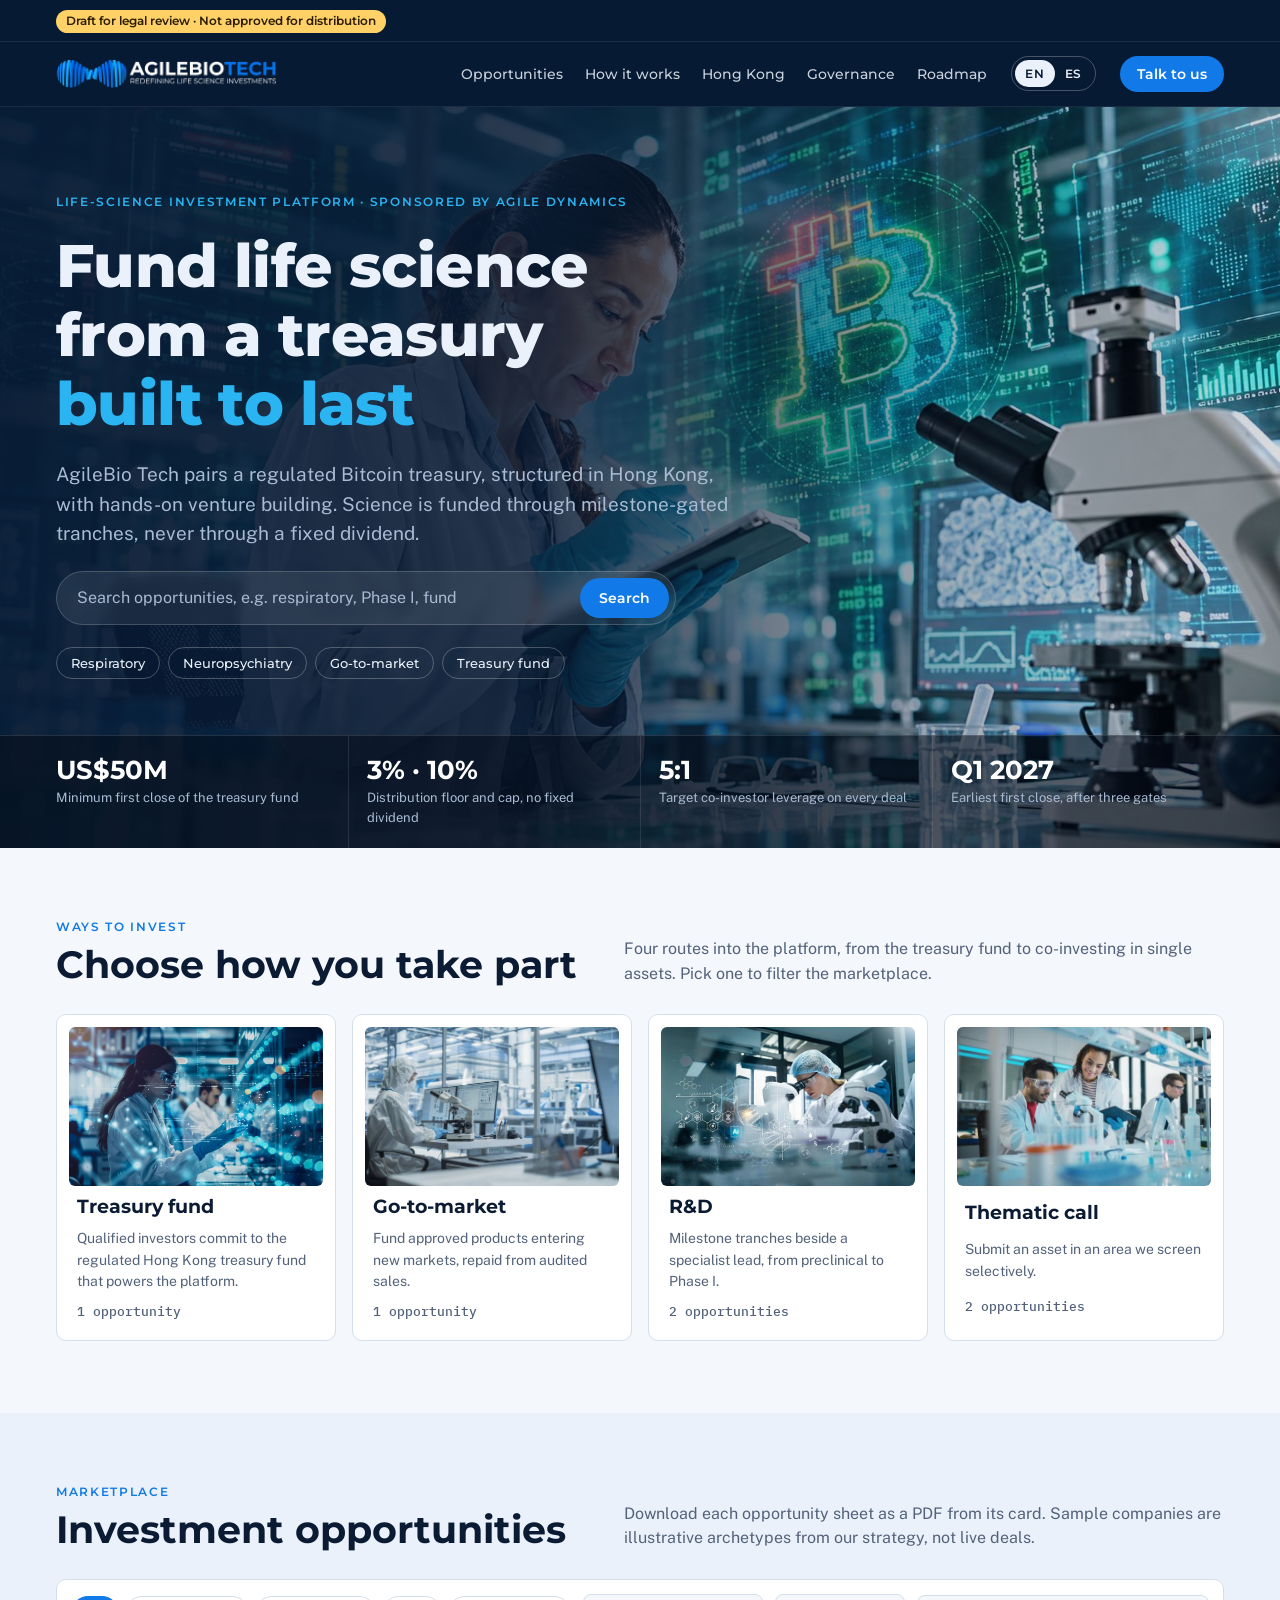
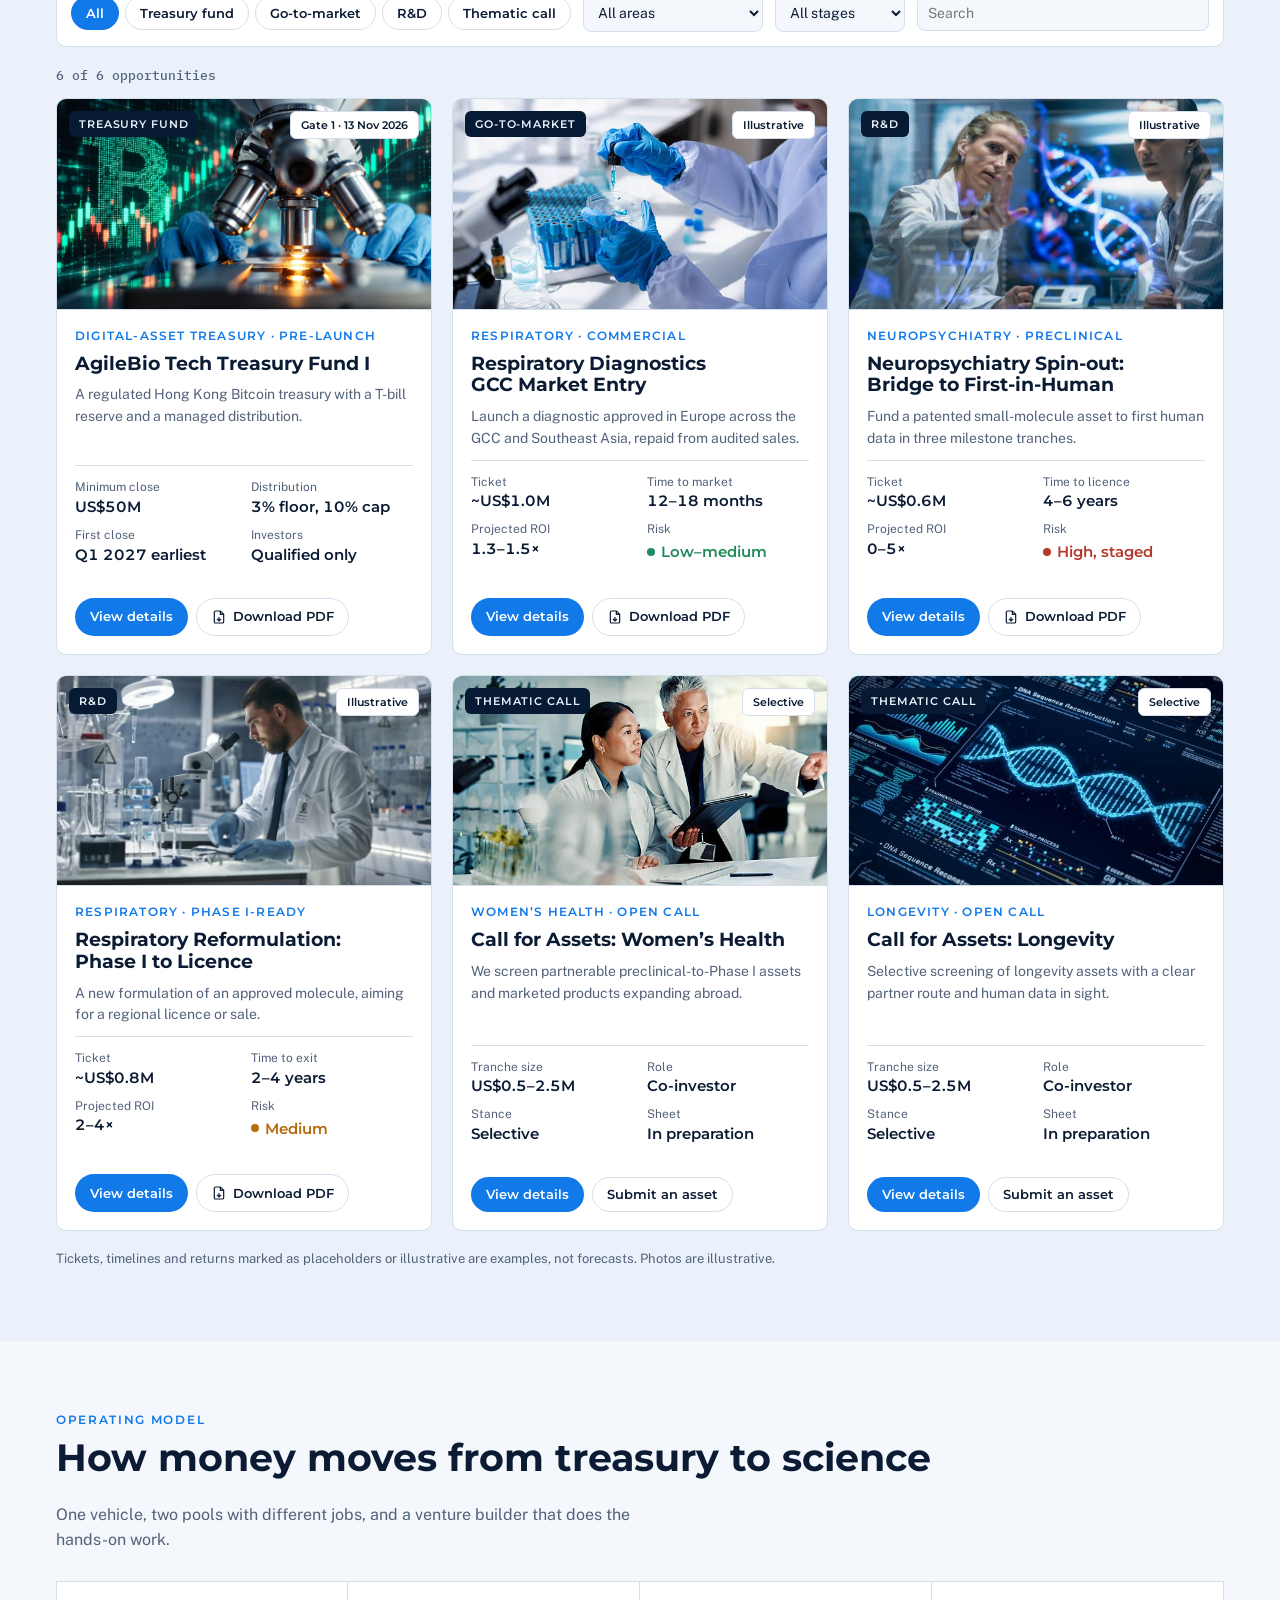
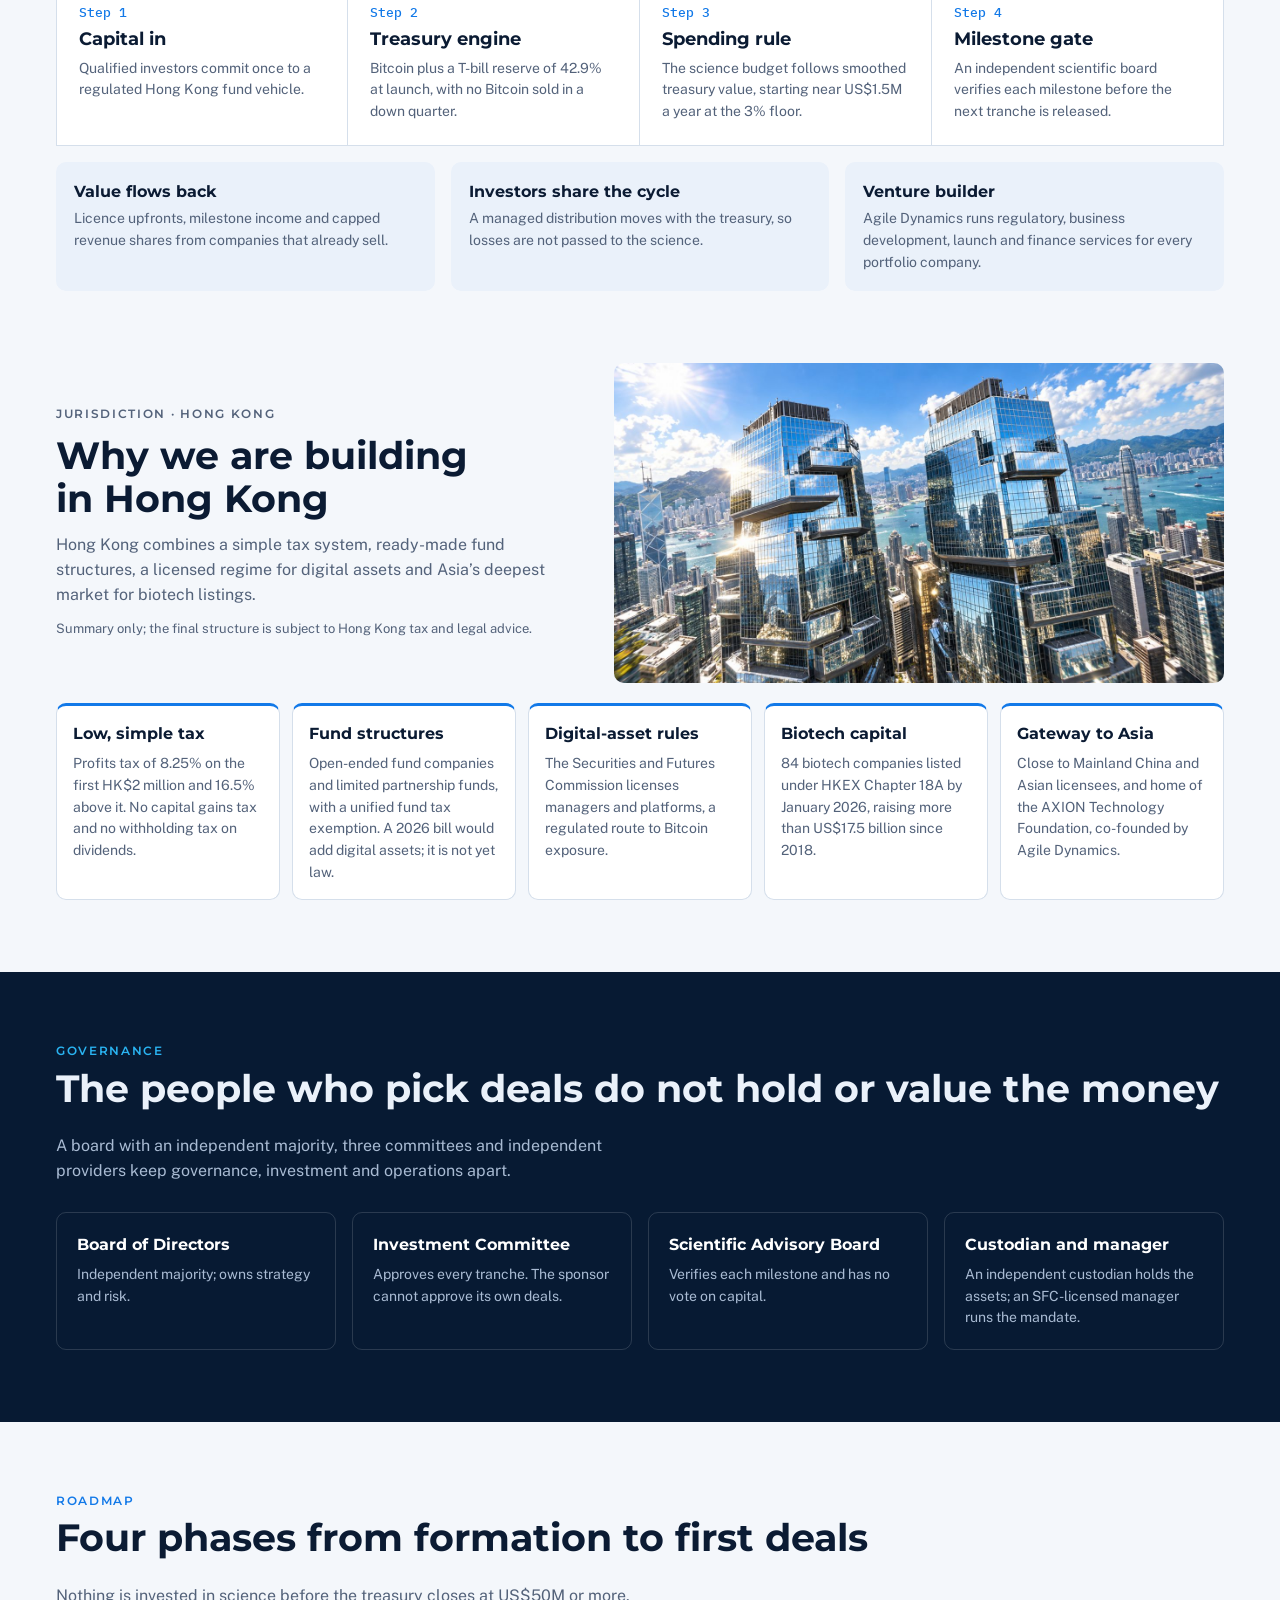
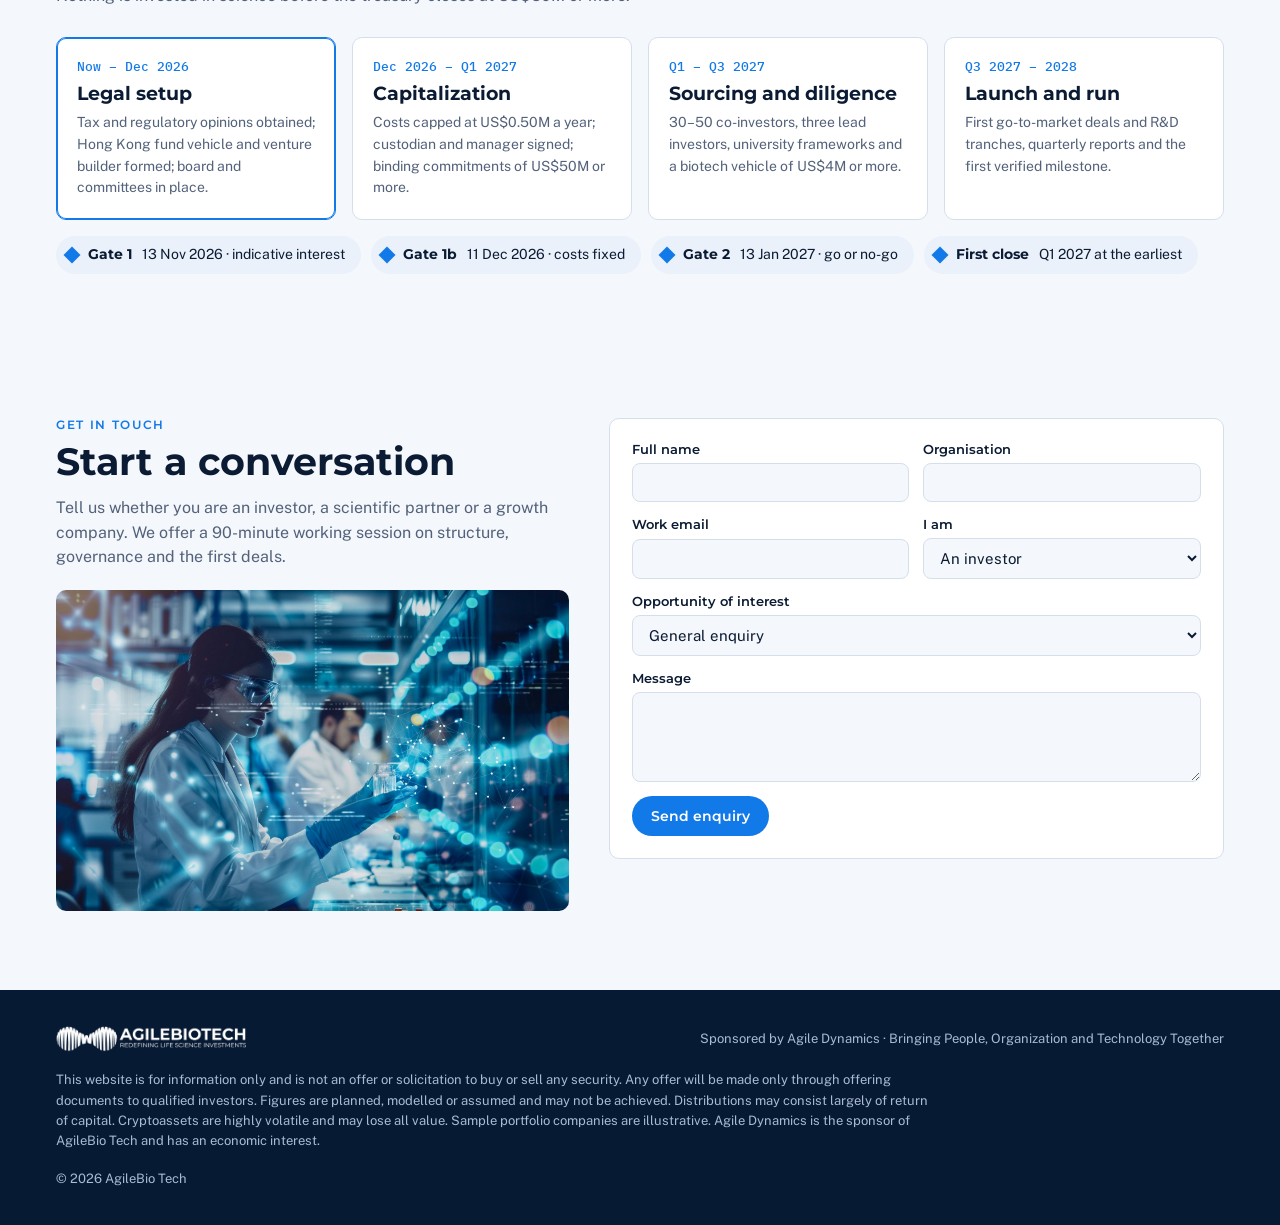
==== commit 3d4bb6ba: "Serve the AgileBio Tech site at the root and remove the old page The AgileBio Tech site that lived a" ====
--- a/index.html
+++ b/index.html
@@ -1,772 +1,813 @@
-<!DOCTYPE html>
+<!doctype html>
 <html lang="en">
 <head>
-<meta charset="UTF-8">
-<meta name="viewport" content="width=device-width, initial-scale=1.0">
-
-<!-- Primary SEO -->
-<title>AgileBio Tech LTD — Tokenized Dual-Asset Biotech Incubator</title>
-<meta name="description" content="AgileBio Tech LTD is a tokenized, dual-asset biotech incubator pairing a professionally managed digital-asset treasury with a curated biotechnology portfolio — patient, non-dilutive capital for long-horizon science.">
-<meta name="keywords" content="AgileBio Tech, tokenized biotech incubator, security token offering, STO, digital asset treasury, biotech investment, dual-asset, ABT token, life science investment, Bitcoin treasury, perpetual preferred token, Agile Dynamics">
-<meta name="author" content="AgileBio Tech LTD">
-<meta name="robots" content="index, follow, max-image-preview:large">
-<meta name="theme-color" content="#0A1A33">
-<link rel="canonical" href="https://agilebiotech.io/">
-
-<!-- Open Graph -->
+<meta charset="utf-8">
+<meta name="viewport" content="width=device-width,initial-scale=1,viewport-fit=cover">
+<!-- Draft financial promotion: keep out of search until legal sign-off. -->
+<meta name="robots" content="noindex, nofollow">
+<title>AgileBio Tech</title>
+<!-- Link previews (WhatsApp, LinkedIn, X, iMessage) need absolute URLs on a public domain. -->
 <meta property="og:type" content="website">
-<meta property="og:site_name" content="AgileBio Tech LTD">
-<meta property="og:title" content="AgileBio Tech LTD — Funding the Cures of Tomorrow with the Treasury of Today">
-<meta property="og:description" content="A tokenized, dual-asset biotech incubator pairing a professionally managed digital-asset treasury with a curated biotechnology portfolio.">
-<meta property="og:url" content="https://agilebiotech.io/">
-<meta property="og:image" content="https://agilebiotech.io/assets/og-agilebiotech.jpg">
+<meta property="og:site_name" content="AgileBio Tech">
+<meta property="og:title" content="AgileBio Tech: fund life science from a treasury built to last">
+<meta property="og:description" content="AgileBio Tech pairs a regulated Bitcoin treasury, structured in Hong Kong, with hands-on venture building. Science is funded through milestone-gated tranches, never through a fixed dividend.">
+<meta property="og:url" content="https://biopharma-ecru.vercel.app/">
+<meta property="og:image" content="https://biopharma-ecru.vercel.app/img/og-agilebiotech.jpg">
 <meta property="og:image:type" content="image/jpeg">
 <meta property="og:image:width" content="1600">
 <meta property="og:image:height" content="837">
 <meta property="og:image:alt" content="AgileBio Tech logo beside a glowing capsule holding a DNA strand and a Bitcoin coin on a circuit board">
-<meta property="og:locale" content="en_US">
-
-<!-- Twitter -->
 <meta name="twitter:card" content="summary_large_image">
-<meta name="twitter:title" content="AgileBio Tech LTD — Tokenized Dual-Asset Biotech Incubator">
-<meta name="twitter:description" content="Patient, non-dilutive capital for long-horizon science — a digital-asset treasury funding a curated biotechnology portfolio.">
-<meta name="twitter:image" content="https://agilebiotech.io/assets/og-agilebiotech.jpg">
+<meta name="twitter:image" content="https://biopharma-ecru.vercel.app/img/og-agilebiotech.jpg">
 <meta name="twitter:image:alt" content="AgileBio Tech logo beside a glowing capsule holding a DNA strand and a Bitcoin coin on a circuit board">
-
-<!-- Icons -->
-<link rel="icon" type="image/png" sizes="512x512" href="assets/icon-512.png">
-<link rel="icon" type="image/png" sizes="192x192" href="assets/icon-192.png">
-<link rel="icon" type="image/png" href="assets/apple-touch-icon.png">
-<link rel="apple-touch-icon" href="assets/apple-touch-icon.png">
-
-<!-- Structured data -->
-<script type="application/ld+json">
-{
-  "@context": "https://schema.org",
-  "@type": "Organization",
-  "name": "AgileBio Tech LTD",
-  "url": "https://agilebiotech.io/",
-  "logo": "https://agilebiotech.io/assets/logo_nav.png",
-  "description": "A tokenized, dual-asset biotech incubator pairing a professionally managed digital-asset treasury with a curated biotechnology portfolio.",
-  "slogan": "Funding the cures of tomorrow with the treasury of today",
-  "email": "paul.lalovich@agiledynamics.co",
-  "knowsAbout": ["Tokenized securities","Biotechnology incubation","Digital-asset treasury management","Security token offerings","Life science investment"],
-  "memberOf": {"@type":"Organization","name":"Agile Dynamics"}
-}
-</script>
-<script type="application/ld+json">
-{
-  "@context": "https://schema.org",
-  "@type": "WebSite",
-  "name": "AgileBio Tech LTD",
-  "url": "https://agilebiotech.io/",
-  "inLanguage": "en"
-}
-</script>
-
+<link rel="icon" type="image/png" href="/img/favicon.png">
+<link rel="apple-touch-icon" href="/img/apple-touch-icon.png">
 <link rel="preconnect" href="https://fonts.googleapis.com">
 <link rel="preconnect" href="https://fonts.gstatic.com" crossorigin>
-<link href="https://fonts.googleapis.com/css2?family=Space+Grotesk:wght@400;500;600;700&family=Inter:wght@400;500;600;700&display=swap" rel="stylesheet">
+<link rel="stylesheet" href="https://fonts.googleapis.com/css2?family=Montserrat:wght@500;600;700;800&family=Public+Sans:wght@400;500;600&family=IBM+Plex+Mono:wght@500&display=swap">
+<style>:root{color-scheme:light;box-sizing:border-box;padding-top:env(safe-area-inset-top,0px);padding-bottom:env(safe-area-inset-bottom,0px)}html{scroll-padding-top:env(safe-area-inset-top,0px)}body{margin:0;padding:0;font:14px -apple-system,BlinkMacSystemFont,sans-serif;background:#fff;color:#000}img{max-width:100%}[hidden]:not([hidden=until-found i]){display:none!important}</style>
 <style>
-  :root{
-    --navy:#0A1A33;
-    --navy-2:#06122A;
-    --blue:#1E78D8;
-    --blue-d:#155CA8;
-    --cyan:#36C5F0;
-    --cyan-2:#7FDDFB;
-    --ice:#EAF3FC;
-    --ice-2:#F4F9FE;
-    --ink:#0E1726;
-    --body:#3A4658;
-    --muted:#7A8AA0;
-    --line:#DCE7F3;
-    --white:#ffffff;
-    --maxw:1180px;
-    --r:16px;
-  }
-  *{box-sizing:border-box;margin:0;padding:0}
-  html{scroll-behavior:smooth;scroll-padding-top:84px;-webkit-text-size-adjust:100%;text-size-adjust:100%}
-  body{
-    font-family:'Inter',system-ui,sans-serif;color:var(--body);
-    background:var(--white);line-height:1.6;-webkit-font-smoothing:antialiased;
-    overflow-x:hidden;
-  }
-  h1,h2,h3,h4{font-family:'Space Grotesk',sans-serif;color:var(--ink);line-height:1.1;letter-spacing:-0.02em}
-  a{text-decoration:none;color:inherit}
-  img{max-width:100%;height:auto;display:block}
-  .wrap{max-width:var(--maxw);margin:0 auto;padding:0 24px}
-  section{padding:96px 0}
-  .eyebrow{
-    font-family:'Space Grotesk',sans-serif;font-size:13px;font-weight:600;
-    letter-spacing:.22em;text-transform:uppercase;color:var(--blue);
-    display:inline-flex;align-items:center;gap:12px;margin-bottom:20px;
-  }
-  .eyebrow::before{content:"";width:30px;height:2px;background:var(--cyan)}
-  .lead{font-size:18px;max-width:62ch}
-  .accent{color:var(--cyan)}
-
-  /* ---------- FLOATING NAV ---------- */
-  .nav{
-    position:fixed;top:16px;left:50%;transform:translateX(-50%);
-    z-index:100;width:calc(100% - 32px);max-width:var(--maxw);
-    display:flex;align-items:center;justify-content:space-between;
-    padding:10px 12px 10px 20px;border-radius:999px;
-    background:rgba(10,26,51,.55);backdrop-filter:blur(14px);
-    -webkit-backdrop-filter:blur(14px);
-    border:1px solid rgba(127,221,251,.18);
-    box-shadow:0 8px 30px rgba(6,18,42,.28);
-    transition:background .3s,box-shadow .3s;
-  }
-  .nav.scrolled{background:rgba(8,18,42,.82)}
-  .nav-brand{display:flex;align-items:center;flex-shrink:0}
-  .nav-brand img{height:34px;width:auto;display:block}
-  .nav-links{display:flex;align-items:center;gap:4px}
-  .nav-links a{
-    color:#cfe0f2;font-size:14px;font-weight:500;padding:8px 14px;border-radius:999px;
-    transition:color .2s,background .2s;
-  }
-  .nav-links a:hover{color:#fff;background:rgba(127,221,251,.12)}
-  .nav-cta{
-    background:var(--cyan);color:var(--navy)!important;font-weight:600!important;
-    padding:9px 18px!important;
-  }
-  .nav-cta:hover{background:var(--cyan-2)!important}
-  .burger{display:none;flex-direction:column;gap:5px;background:none;border:0;cursor:pointer;padding:10px}
-  .burger span{width:22px;height:2px;background:#fff;border-radius:2px;transition:.3s}
-
-  /* ---------- HERO ---------- */
-  .hero{
-    position:relative;min-height:100vh;display:flex;align-items:center;
-    padding:140px 0 90px;color:#fff;overflow:hidden;
-  }
-  .hero-bg{position:absolute;inset:0;z-index:0}
-  .hero-bg picture{display:block;height:100%}
-  .hero-bg img{width:100%;height:100%;object-fit:cover}
-  .hero-bg::after{
-    content:"";position:absolute;inset:0;
-    background:
-      linear-gradient(to bottom, rgba(10,26,51,0) 55%, rgba(10,26,51,.55) 80%, rgba(10,26,51,.92) 100%),
-      linear-gradient(105deg,rgba(6,18,42,.55) 0%,rgba(10,26,51,.30) 45%,rgba(10,26,51,.10) 100%);
-  }
-  .hero-inner{position:relative;z-index:1;max-width:760px}
-  .hero h1{
-    color:#fff;font-size:clamp(38px,6.4vw,72px);font-weight:700;
-    text-transform:uppercase;line-height:1.02;margin:18px 0 24px;
-  }
-  .hero p{font-size:clamp(16px,2.2vw,20px);color:#d3e3f5;max-width:56ch;margin-bottom:34px}
-  .hero .eyebrow{color:var(--cyan-2)}
-  .hero .eyebrow::before{background:var(--cyan)}
-  .btn-row{display:flex;gap:14px;flex-wrap:wrap}
-  .btn{
-    display:inline-flex;align-items:center;gap:9px;font-family:'Space Grotesk',sans-serif;
-    font-weight:600;font-size:15px;padding:15px 28px;border-radius:999px;cursor:pointer;
-    transition:transform .2s,box-shadow .2s,background .2s;border:0;
-  }
-  .btn-primary{background:var(--cyan);color:var(--navy);box-shadow:0 10px 28px rgba(54,197,240,.32)}
-  .btn-primary:hover{transform:translateY(-2px);box-shadow:0 14px 34px rgba(54,197,240,.45)}
-  .btn-ghost{background:rgba(255,255,255,.08);color:#fff;border:1px solid rgba(255,255,255,.25)}
-  .btn-ghost:hover{background:rgba(255,255,255,.16)}
-  .hero-stats{
-    position:relative;z-index:1;display:flex;gap:clamp(20px,3vw,40px);flex-wrap:nowrap;
-    margin-top:54px;padding-top:34px;border-top:1px solid rgba(255,255,255,.16);
-  }
-  .hero-stats .s{flex:1 1 0;min-width:0}
-  .hero-stats .n{font-family:'Space Grotesk',sans-serif;font-size:clamp(28px,4vw,40px);font-weight:700;color:#fff;line-height:1}
-  .hero-stats .l{font-size:12.5px;color:#9fb6d2;text-transform:uppercase;letter-spacing:.08em;margin-top:8px;line-height:1.3}
-
-  /* ---------- SECTION HEADERS ---------- */
-  .sec-head{max-width:720px;margin-bottom:54px}
-  .sec-head h2{font-size:clamp(28px,4.4vw,46px);font-weight:700;margin-bottom:18px}
-  .sec-head.center{margin-left:auto;margin-right:auto;text-align:center}
-  .sec-head.center .eyebrow{justify-content:center}
-
-  /* ---------- PROBLEM ---------- */
-  .problem{background:var(--ice-2)}
-  .prob-grid{display:grid;grid-template-columns:1.1fr 1fr;gap:56px;align-items:center}
-  .prob-points{display:flex;flex-direction:column;gap:22px;margin-top:8px}
-  .prob-card{
-    background:#fff;border:1px solid var(--line);border-radius:var(--r);padding:22px 24px;
-    border-left:4px solid var(--blue);box-shadow:0 4px 16px rgba(10,26,51,.04);
-  }
-  .prob-card h4{font-size:17px;margin-bottom:6px}
-  .prob-card p{font-size:14.5px}
-  .prob-quote{
-    background:linear-gradient(135deg,var(--navy),var(--navy-2));color:#fff;
-    border-radius:var(--r);padding:42px 38px;position:relative;overflow:hidden;
-  }
-  .prob-quote::before{
-    content:"";position:absolute;top:-40%;right:-20%;width:70%;height:80%;
-    background:radial-gradient(circle,rgba(54,197,240,.22),transparent 60%);
-  }
-  .prob-quote .q{position:relative;font-family:'Space Grotesk',sans-serif;font-size:clamp(22px,3vw,30px);font-weight:600;line-height:1.25;color:#fff}
-  .prob-quote .q .accent{color:var(--cyan)}
-  .prob-quote .by{position:relative;margin-top:24px;font-size:13.5px;color:#9fb6d2;letter-spacing:.04em}
-
-  /* ---------- MODEL ---------- */
-  .model-figure{
-    background:#fff;border:1px solid var(--line);border-radius:var(--r);
-    padding:28px;box-shadow:0 10px 40px rgba(10,26,51,.07);margin-bottom:40px;
-  }
-  .model-figure img{margin:0 auto;max-height:none}
-  .model-cap{font-size:13px;color:var(--muted);text-align:center;margin-top:16px;padding:0 10px}
-  /* Phones get a link to the full-size diagram: its labels are too small to read at screen width. */
-  .model-zoom{display:none;text-align:center;margin-top:12px}
-  .model-zoom a{display:inline-flex;align-items:center;min-height:44px;padding:0 8px;color:var(--blue-d);font-weight:600;text-decoration:underline;text-underline-offset:3px}
-  .engines{display:grid;grid-template-columns:repeat(3,1fr);gap:24px}
-  .engine{
-    background:var(--ice-2);border:1px solid var(--line);border-radius:var(--r);padding:30px 26px;
-    transition:transform .25s,box-shadow .25s,border-color .25s;
-  }
-  .engine:hover{transform:translateY(-4px);box-shadow:0 16px 40px rgba(10,26,51,.10);border-color:var(--cyan)}
-  .engine .tag{font-family:'Space Grotesk',sans-serif;font-size:12px;font-weight:600;letter-spacing:.16em;text-transform:uppercase;color:var(--blue);margin-bottom:14px}
-  .engine h3{font-size:20px;margin-bottom:12px}
-  .engine p{font-size:14.5px}
-  .engine .dot{width:42px;height:42px;border-radius:12px;background:linear-gradient(135deg,var(--blue),var(--cyan));display:flex;align-items:center;justify-content:center;color:#fff;font-family:'Space Grotesk',sans-serif;font-weight:700;font-size:18px;margin-bottom:18px}
-
-  /* ---------- FINANCIALS ---------- */
-  .fin{background:linear-gradient(180deg,var(--navy) 0%,var(--navy-2) 100%);color:#fff}
-  .fin .eyebrow{color:var(--cyan-2)}
-  .fin .sec-head h2{color:#fff}
-  .fin .sec-head .lead{color:#bcd0e8}
-  .fin-note{font-size:13px;color:#8fa6c4;margin-top:14px;font-style:italic}
-  .chart-grid{display:grid;grid-template-columns:repeat(2,1fr);gap:24px}
-  .chart-card{
-    background:#fff;border-radius:var(--r);padding:22px;
-    box-shadow:0 12px 36px rgba(0,0,0,.22);
-  }
-  .chart-card.wide{grid-column:1 / -1}
-  .chart-card h4{font-size:16px;color:var(--ink);margin-bottom:4px}
-  .chart-card .sub{font-size:12.5px;color:var(--muted);margin-bottom:16px}
-  .chart-card img{border-radius:8px}
-  .chart-canvas-wrap{position:relative;height:250px;width:100%}
-  .chart-canvas-wrap canvas{max-width:100%}
-  .chart-foot{font-size:12px;color:var(--muted);margin-top:14px;padding-top:12px;border-top:1px solid var(--line);line-height:1.5}
-  /* scenario toggle */
-  .scenario-toggle{display:flex;flex-wrap:wrap;align-items:center;gap:8px;margin:0 0 28px}
-  .scenario-toggle .st-label{font-family:'Space Grotesk',sans-serif;font-size:12px;font-weight:600;letter-spacing:.12em;text-transform:uppercase;color:var(--cyan-2);margin-right:6px}
-  .st-btn{font-family:'Inter',sans-serif;font-size:13px;font-weight:600;color:#cfe0f2;background:rgba(255,255,255,.06);border:1px solid rgba(127,221,251,.22);
-    padding:8px 16px;border-radius:999px;cursor:pointer;transition:background .2s,color .2s,border-color .2s}
-  .st-btn:hover{background:rgba(127,221,251,.14);color:#fff}
-  .st-btn[aria-pressed="true"]{background:var(--cyan);color:var(--navy);border-color:var(--cyan)}
-  .st-btn .dot{display:inline-block;width:9px;height:9px;border-radius:50%;margin-right:7px;vertical-align:middle}
-
-  /* ---------- RISK ---------- */
-  .risk-grid{display:grid;grid-template-columns:repeat(3,1fr);gap:24px;margin-top:8px}
-  .risk-card{background:#fff;border:1px solid var(--line);border-radius:var(--r);padding:26px 24px}
-  .risk-card h4{font-size:16px;margin-bottom:8px;display:flex;align-items:center;gap:10px}
-  .risk-card h4::before{content:"";width:10px;height:10px;border-radius:50%;background:var(--blue);flex-shrink:0}
-  .risk-card p{font-size:14px}
-  .risk-card .mit{font-size:13px;color:var(--blue-d);margin-top:10px;font-weight:500}
-
-  /* ---------- ROADMAP ---------- */
-  .road{background:var(--ice-2)}
-  .timeline{position:relative;margin-top:20px}
-  .timeline::before{content:"";position:absolute;left:18px;top:8px;bottom:8px;width:2px;background:linear-gradient(var(--cyan),var(--blue))}
-  .tl-item{position:relative;padding:0 0 34px 56px}
-  .tl-item:last-child{padding-bottom:0}
-  .tl-item::before{
-    content:"";position:absolute;left:11px;top:4px;width:16px;height:16px;border-radius:50%;
-    background:#fff;border:3px solid var(--blue);
-  }
-  .tl-item .when{font-family:'Space Grotesk',sans-serif;font-weight:600;color:var(--blue);font-size:14px;letter-spacing:.04em;margin-bottom:6px}
-  .tl-item h4{font-size:18px;margin-bottom:6px}
-  .tl-item p{font-size:14.5px}
-
-  /* ---------- CTA ---------- */
-  .cta{background:linear-gradient(135deg,var(--blue) 0%,var(--navy) 100%);color:#fff;text-align:center}
-  .cta h2{color:#fff;font-size:clamp(28px,4.6vw,48px);font-weight:700;margin-bottom:18px;max-width:18ch;margin-left:auto;margin-right:auto}
-  .cta p{color:#d3e3f5;font-size:18px;max-width:54ch;margin:0 auto 34px}
-  .cta .btn-row{justify-content:center}
-
-  /* ---------- FOOTER ---------- */
-  footer{background:var(--navy-2);color:#9fb6d2;padding:54px 0 34px}
-  .foot-top{display:flex;justify-content:space-between;gap:40px;flex-wrap:wrap;align-items:flex-start;padding-bottom:30px;border-bottom:1px solid rgba(255,255,255,.1)}
-  .foot-brand img{height:34px;width:auto;margin-bottom:16px}
-  .foot-brand p{font-size:13.5px;max-width:42ch}
-  .foot-cols{display:flex;gap:60px;flex-wrap:wrap}
-  .foot-col h5{font-family:'Space Grotesk',sans-serif;color:#fff;font-size:13px;letter-spacing:.1em;text-transform:uppercase;margin-bottom:14px}
-  .foot-col a{display:block;font-size:14px;margin-bottom:9px;color:#9fb6d2;transition:color .2s}
-  .foot-col a:hover{color:var(--cyan)}
-  .foot-bot{display:flex;justify-content:space-between;gap:18px;flex-wrap:wrap;padding-top:24px;font-size:12.5px;color:#6f86a4}
-  .disclaimer{margin-top:18px;font-size:12px;color:#566d8b;line-height:1.6;max-width:none}
-
-  /* ---------- BACK TO TOP ---------- */
-  .totop{
-    position:fixed;right:22px;bottom:22px;z-index:90;width:52px;height:52px;border-radius:50%;
-    background:var(--blue);color:#fff;border:0;cursor:pointer;display:flex;align-items:center;justify-content:center;
-    box-shadow:0 8px 24px rgba(30,120,216,.4);opacity:0;visibility:hidden;
-    transform:translateY(14px);transition:opacity .3s,transform .3s,visibility .3s,background .2s;
-  }
-  .totop.show{opacity:1;visibility:visible;transform:translateY(0)}
-  .totop:hover{background:var(--cyan);color:var(--navy)}
-  .totop svg{width:22px;height:22px}
-
-  /* ---------- REVEAL ANIM ---------- */
-  .reveal{opacity:0;transform:translateY(24px);transition:opacity .7s ease,transform .7s ease}
-  .reveal.in{opacity:1;transform:none}
-
-  /* ---------- RESPONSIVE ---------- */
-  @media(max-width:900px){
-    section{padding:72px 0}
-    .prob-grid{grid-template-columns:1fr;gap:36px}
-    .engines{grid-template-columns:1fr}
-    .risk-grid{grid-template-columns:1fr}
-    .nav-links{
-      position:absolute;top:calc(100% + 12px);right:0;left:0;flex-direction:column;align-items:stretch;
-      background:rgba(8,18,42,.96);backdrop-filter:blur(14px);border:1px solid rgba(127,221,251,.18);
-      border-radius:20px;padding:14px;gap:4px;
-      opacity:0;visibility:hidden;transform:translateY(-10px);transition:.28s;
-    }
-    .nav-links.open{opacity:1;visibility:visible;transform:none}
-    .nav-links a{padding:13px 16px;font-size:15px}
-    .nav-cta{display:flex;align-items:center;justify-content:center;min-height:44px;margin-top:4px}
-    .burger{display:flex;padding:14px 11px}
-    .nav-brand{min-height:44px}
-    .st-btn{min-height:44px}
-    .foot-col a{padding:11px 0;margin-bottom:0}
-    .burger.open span:nth-child(1){transform:translateY(7px) rotate(45deg)}
-    .burger.open span:nth-child(2){opacity:0}
-    .burger.open span:nth-child(3){transform:translateY(-7px) rotate(-45deg)}
-  }
-  @media(max-width:680px){
-    .wrap{padding:0 18px}
-    .chart-grid{grid-template-columns:1fr}
-    .chart-card.wide{grid-column:auto}
-    .hero{min-height:auto;padding:130px 0 70px}
-    .hero-stats{gap:14px}
-    .hero-stats .l{font-size:12px;letter-spacing:.04em}
-    .model-zoom{display:block}
-    .foot-top{flex-direction:column;gap:30px}
-    .model-figure{padding:16px}
-  }
-  @media(max-width:480px){
-    .hero-stats{display:grid;grid-template-columns:1fr 1fr;gap:22px 18px}
-  }
-  @media(prefers-reduced-motion:reduce){
-    *{scroll-behavior:auto!important}
-    .reveal{opacity:1;transform:none;transition:none}
-  }
-
-  /* ---------- LANG SWITCH ---------- */
-  .lang-switch{display:inline-flex;align-items:center;gap:6px;margin-left:18px;font-family:'Space Grotesk',sans-serif;font-size:13px;font-weight:600;letter-spacing:.04em}
-  .lang-switch a{color:#9fb6d2;text-decoration:none;padding:2px 4px;transition:color .2s}
-  .lang-switch a:hover{color:var(--cyan)}
-  .lang-switch a.active{color:#fff;border-bottom:2px solid var(--cyan)}
-  .lang-switch .sep{color:rgba(255,255,255,.3)}
-  @media(max-width:900px){
-    .lang-switch{margin:8px 0 0;justify-content:center}
-    .lang-switch a{padding:12px 14px}
-  }
-</style>
+/* Layout: navy masthead and hero, then a light marketplace of opportunity cards, then explanatory bands. */
+:root{
+  --bg:#F4F7FB; --surface:#FFFFFF; --surface-2:#EAF1FA; --ink:#0B1B33; --muted:#53627A; --line:#D5DFEB;
+  --accent:#1279E8; --accent-ink:#FFFFFF; --sky:#2AB4F2; --navy:#071A33; --navy-ink:#EAF1FA; --navy-muted:#A9BBD3;
+  --hatch:#DCE6F2; --good:#1F8A5B; --warn:#B4690E; --crit:#B4392B;
+  --display:"Montserrat",Arial,sans-serif; --body:"Public Sans","Helvetica Neue",Arial,sans-serif; --mono:"IBM Plex Mono",ui-monospace,Menlo,monospace;
+  --radius:10px;
+}
+@media (prefers-color-scheme: dark){ :root:not([data-theme="light"]){
+  --bg:#07101D; --surface:#0E1A2C; --surface-2:#13233A; --ink:#E6EEF8; --muted:#9AACC5; --line:#21324B;
+  --accent:#3B93F5; --accent-ink:#06101E; --sky:#4BC3F7; --navy:#040B16; --navy-ink:#EAF1FA; --navy-muted:#A9BBD3;
+  --hatch:#1A2B44; --good:#4CC28C; --warn:#E5A04A; --crit:#EE7B6C; color-scheme:dark }}
+:root[data-theme="dark"]{
+  --bg:#07101D; --surface:#0E1A2C; --surface-2:#13233A; --ink:#E6EEF8; --muted:#9AACC5; --line:#21324B;
+  --accent:#3B93F5; --accent-ink:#06101E; --sky:#4BC3F7; --navy:#040B16; --navy-ink:#EAF1FA; --navy-muted:#A9BBD3;
+  --hatch:#1A2B44; --good:#4CC28C; --warn:#E5A04A; --crit:#EE7B6C; color-scheme:dark }
+*{box-sizing:border-box}
+html{scroll-behavior:smooth;-webkit-text-size-adjust:100%;text-size-adjust:100%}
+@media (prefers-reduced-motion: reduce){html{scroll-behavior:auto}*{transition:none!important;animation:none!important}}
+body{background:var(--bg);color:var(--ink);font:16px/1.55 var(--body)}
+body::before{content:"";position:fixed;inset:0 0 auto;height:env(safe-area-inset-top,0px);z-index:30;background:var(--navy)}
+a{color:var(--accent)}
+h1,h2,h3{font-family:var(--display);text-wrap:balance;margin:0;line-height:1.15}
+p{margin:0}
+.wrap{max-width:1200px;margin:0 auto;padding-left:max(16px,env(safe-area-inset-left,0px));padding-right:max(16px,env(safe-area-inset-right,0px))}
+.eyebrow{font:600 12px/1.2 var(--display);letter-spacing:.14em;text-transform:uppercase;color:var(--accent)}
+.btn{display:inline-flex;align-items:center;gap:8px;font:600 14px/1 var(--display);padding:12px 18px;border-radius:999px;border:1px solid transparent;cursor:pointer;text-decoration:none;transition:transform .15s,background .15s}
+.btn:focus-visible,button:focus-visible,a:focus-visible,select:focus-visible,input:focus-visible,textarea:focus-visible{outline:3px solid var(--sky);outline-offset:2px}
+.btn-primary{background:var(--accent);color:var(--accent-ink)}
+.btn-primary:hover{transform:translateY(-1px)}
+.btn-ghost{background:transparent;color:var(--ink);border-color:var(--line)}
+.btn-ghost:hover{border-color:var(--accent);color:var(--accent)}
+
+/* Masthead */
+header.top{position:sticky;top:env(safe-area-inset-top,0px);z-index:20;background:var(--navy);border-bottom:1px solid rgba(255,255,255,.08)}
+.top .wrap{display:flex;align-items:center;gap:24px;padding-block:14px}
+.logo img{height:30px;width:auto;display:block}
+nav.main{display:flex;gap:22px;margin-left:auto;flex-wrap:wrap}
+nav.main a{color:var(--navy-ink);text-decoration:none;font:500 14px var(--display);opacity:.85}
+nav.main a:hover{opacity:1;color:var(--sky)}
+.top .btn{padding:10px 16px}
+.lang{display:flex;border:1px solid rgba(255,255,255,.25);border-radius:999px;padding:3px}
+.lang button{background:transparent;border:0;color:var(--navy-ink);font:600 12px var(--display);letter-spacing:.06em;padding:6px 10px;border-radius:999px;cursor:pointer}
+.lang button[aria-pressed="true"]{background:var(--navy-ink);color:var(--navy)}
+.menu-btn{display:none}
+/* Phones and small tablets: logo plus a menu button; links, language and contact open in a panel. */
+@media (max-width:900px){
+  .top .wrap{flex-wrap:wrap;column-gap:12px;row-gap:0}
+  .menu-btn{order:1;display:inline-flex;align-items:center;justify-content:center;width:44px;height:44px;margin-left:auto;border:1px solid rgba(255,255,255,.25);border-radius:999px;background:transparent;color:var(--navy-ink);cursor:pointer}
+  .menu-btn svg{width:20px;height:20px}
+  .menu-btn .ic-close,.top.open .menu-btn .ic-open{display:none}
+  .top.open .menu-btn .ic-close{display:block}
+  nav.main,.top .lang,.top .btn{display:none}
+  .top.open nav.main{order:2;display:flex;flex-direction:column;flex-basis:100%;gap:0;margin:12px 0 0;border-top:1px solid rgba(255,255,255,.12)}
+  .top.open nav.main a{display:flex;align-items:center;min-height:48px;font-size:16px;opacity:1;border-bottom:1px solid rgba(255,255,255,.08)}
+  .top.open .lang{order:3;display:flex;margin:14px 0}
+  .top.open .btn{order:4;display:inline-flex;margin:14px 0 14px auto}
+}
+
+/* Hero */
+.hero{position:relative;background:var(--navy);color:var(--navy-ink);overflow:hidden}
+.hero img.bg{position:absolute;inset:0;width:100%;height:100%;object-fit:cover;object-position:70% 30%}
+.hero::after{content:"";position:absolute;inset:0;background:linear-gradient(90deg,rgba(7,26,51,.96) 0%,rgba(7,26,51,.86) 42%,rgba(7,26,51,.35) 75%,rgba(7,26,51,.15) 100%)}
+.hero .wrap{position:relative;z-index:1;padding-block:88px 56px;display:grid;gap:22px}
+.hero h1{font-size:clamp(34px,5.2vw,60px);font-weight:800;max-width:15ch;letter-spacing:-.01em}
+.hero h1 span{color:var(--sky)}
+.hero .lede{font-size:clamp(16px,1.6vw,19px);max-width:56ch;color:var(--navy-muted)}
+.hero .eyebrow{color:var(--sky)}
+.search{display:flex;gap:8px;max-width:620px;background:rgba(255,255,255,.08);border:1px solid rgba(255,255,255,.18);padding:6px;border-radius:999px;backdrop-filter:blur(6px)}
+.search input{flex:1;min-width:0;background:transparent;border:0;color:var(--navy-ink);font:16px var(--body);padding:8px 14px}
+.search input::placeholder{color:var(--navy-muted)}
+.quick{display:flex;flex-wrap:wrap;gap:8px}
+.quick button{background:transparent;border:1px solid rgba(255,255,255,.25);color:var(--navy-ink);border-radius:999px;padding:7px 14px;font:500 13px var(--display);cursor:pointer}
+.quick button:hover{border-color:var(--sky);color:var(--sky)}
+.stats{position:relative;z-index:1;border-top:1px solid rgba(255,255,255,.12);background:rgba(4,12,24,.55)}
+.stats .wrap{display:grid;grid-template-columns:repeat(4,1fr);gap:0;padding-block:0}
+.stat{padding:20px 18px;border-left:1px solid rgba(255,255,255,.1)}
+.stat:first-child{border-left:0;padding-left:0}
+.stat .v{font:700 26px/1.1 var(--display);color:#FFFFFF}
+.stat .l{font-size:13px;color:var(--navy-muted);margin-top:4px}
+@media (max-width:760px){.stats .wrap{grid-template-columns:1fr 1fr}.stat{border-left:0;padding-left:0}}
+
+section.band{padding-block:72px}
+.section-head{display:flex;flex-wrap:wrap;align-items:end;justify-content:space-between;gap:16px;margin-bottom:28px}
+.section-head h2{font-size:clamp(26px,3vw,38px);font-weight:700;margin-top:8px}
+.section-head p.sub{color:var(--muted);max-width:60ch;margin-top:8px}
+
+/* Sectors */
+.sectors{display:grid;grid-template-columns:repeat(4,1fr);gap:16px}
+.sector{background:var(--surface);border:1px solid var(--line);border-radius:var(--radius);padding:12px 12px 20px;text-align:left;cursor:pointer;display:grid;gap:10px;color:var(--ink);font:inherit;transition:border-color .15s,transform .15s}
+.sector:hover{border-color:var(--accent);transform:translateY(-2px)}
+.sector .n{font:500 13px var(--mono);color:var(--muted)}
+.sector h3{font-size:19px;padding:0 8px}
+.sector p,.sector .n{padding:0 8px}
+.sector p{color:var(--muted);font-size:14px}
+.sector img{width:100%;aspect-ratio:16/10;object-fit:cover;border-radius:6px;display:block}
+@media (max-width:900px){.sectors{grid-template-columns:1fr 1fr}}
+@media (max-width:480px){.sectors{grid-template-columns:1fr}}
+
+/* Marketplace */
+.market{background:var(--surface-2)}
+.filters{display:flex;flex-wrap:wrap;gap:12px;align-items:center;background:var(--surface);border:1px solid var(--line);border-radius:var(--radius);padding:14px;margin-bottom:20px}
+.chips{display:flex;flex-wrap:wrap;gap:6px}
+.chip{border:1px solid var(--line);background:transparent;color:var(--ink);border-radius:999px;padding:8px 14px;font:600 13px var(--display);cursor:pointer}
+.chip[aria-pressed="true"]{background:var(--accent);border-color:var(--accent);color:var(--accent-ink)}
+.filters select,.filters input{background:var(--bg);color:var(--ink);border:1px solid var(--line);border-radius:8px;padding:9px 10px;font:14px var(--body);min-width:0}
+.filters .grow{flex:1;min-width:180px}
+.count{font:500 13px var(--mono);color:var(--muted);margin-bottom:14px}
+.grid{display:grid;grid-template-columns:repeat(3,1fr);gap:20px}
+@media (max-width:980px){.grid{grid-template-columns:1fr 1fr}}
+@media (max-width:620px){.grid{grid-template-columns:1fr}}
+.card{background:var(--surface);border:1px solid var(--line);border-radius:var(--radius);overflow:hidden;display:flex;flex-direction:column;min-width:0}
+.ph{position:relative;aspect-ratio:16/9;max-width:100%;background:var(--surface-2);overflow:hidden;border-bottom:1px solid var(--line)}
+.ph img{position:absolute;inset:0;width:100%;height:100%;object-fit:cover;transition:transform .4s}
+.card:hover .ph img{transform:scale(1.04)}
+.ph .type{position:absolute;z-index:1;top:12px;left:12px;background:var(--navy);color:var(--navy-ink);font:600 11px var(--display);letter-spacing:.08em;text-transform:uppercase;padding:6px 10px;border-radius:6px}
+.ph .status{position:absolute;z-index:1;top:12px;right:12px;background:var(--surface);color:var(--ink);font:600 11px var(--display);padding:6px 10px;border-radius:6px;border:1px solid var(--line)}
+.card .body{padding:18px;display:flex;flex-direction:column;gap:10px;flex:1}
+.card .area{font:600 12px var(--display);letter-spacing:.1em;text-transform:uppercase;color:var(--accent)}
+.card h3{font-size:19px;font-weight:700}
+.card .sum{color:var(--muted);font-size:14px}
+.kv{display:grid;grid-template-columns:1fr 1fr;gap:10px 14px;border-top:1px solid var(--line);padding-top:12px;margin-top:auto}
+.kv dt{font-size:12px;color:var(--muted)}
+.kv dd{margin:0;font:600 15px var(--display);font-variant-numeric:tabular-nums}
+.risk{display:inline-flex;align-items:center;gap:6px}
+.risk::before{content:"";width:8px;height:8px;border-radius:50%;background:currentColor}
+.r-low{color:var(--good)}.r-med{color:var(--warn)}.r-high{color:var(--crit)}
+.card .foot{display:flex;gap:8px;padding:0 18px 18px;flex-wrap:wrap}
+.card .foot .btn{padding:10px 14px;font-size:13px}
+.pdf{display:inline-flex;align-items:center;gap:6px}
+.pdf svg{width:16px;height:16px}
+.empty{padding:40px;text-align:center;color:var(--muted);background:var(--surface);border:1px dashed var(--line);border-radius:var(--radius)}
+.note-ill{font-size:13px;color:var(--muted);margin-top:18px}
+
+/* Model */
+.steps{display:grid;grid-template-columns:repeat(4,1fr);gap:0;counter-reset:s}
+.step{padding:22px;border:1px solid var(--line);background:var(--surface);display:grid;gap:8px;align-content:start}
+.step+.step{border-left:0}
+.step .k{font:500 13px var(--mono);color:var(--accent)}
+.step h3{font-size:18px}
+.step p{color:var(--muted);font-size:14px}
+@media (max-width:900px){.steps{grid-template-columns:1fr 1fr}.step+.step{border-left:1px solid var(--line)}}
+@media (max-width:520px){.steps{grid-template-columns:1fr}}
+.flowback{margin-top:16px;display:grid;grid-template-columns:repeat(3,1fr);gap:16px}
+.flowback div{background:var(--surface-2);border-radius:var(--radius);padding:18px}
+.flowback b{font-family:var(--display);display:block;margin-bottom:4px}
+.flowback p{color:var(--muted);font-size:14px}
+@media (max-width:760px){.flowback{grid-template-columns:1fr}}
+
+/* Split image band */
+.split{display:grid;grid-template-columns:1.05fr 1fr;gap:40px;align-items:center}
+.split img{width:100%;aspect-ratio:4/3;object-fit:cover;border-radius:var(--radius)}
+@media (max-width:860px){.split{grid-template-columns:1fr}}
+.hk{display:grid;gap:20px}
+.hk-top{display:grid;grid-template-columns:1fr 1.15fr;gap:28px;align-items:stretch}
+.hk-intro{display:flex;flex-direction:column;justify-content:center;gap:12px;min-width:0}
+.hk-intro h2{font-size:clamp(26px,3vw,38px)}
+.hk-intro p{color:var(--muted)}
+.hk-intro .hk-note{font-size:13px}
+.hk-top img{width:100%;height:100%;min-height:220px;max-height:320px;object-fit:cover;object-position:50% 35%;border-radius:var(--radius)}
+.hk-grid{display:grid;grid-template-columns:repeat(5,1fr);gap:12px}
+.hk-grid div{background:var(--surface);border:1px solid var(--line);border-top:3px solid var(--accent);border-radius:var(--radius);padding:16px;min-width:0}
+.hk-grid b{font-family:var(--display);display:block;margin-bottom:6px}
+.hk-grid p{color:var(--muted);font-size:14px}
+@media (max-width:1000px){.hk-grid{grid-template-columns:repeat(3,1fr)}}
+@media (max-width:760px){.hk-top{grid-template-columns:1fr}.hk-grid{grid-template-columns:1fr 1fr}}
+@media (max-width:480px){.hk-grid{grid-template-columns:1fr}}
+.juris{display:grid;gap:12px}
+.jur{display:grid;grid-template-columns:150px 1fr;gap:14px;padding:14px 0;border-top:1px solid var(--line)}
+.jur b{font-family:var(--display)}
+.jur span{color:var(--muted);font-size:15px}
+@media (max-width:480px){.jur{grid-template-columns:1fr;gap:2px}}
+
+/* Governance (navy band) */
+.navyband{background:var(--navy);color:var(--navy-ink)}
+.navyband .eyebrow{color:var(--sky)}
+.navyband .section-head p.sub{color:var(--navy-muted)}
+.gov{display:grid;grid-template-columns:repeat(4,1fr);gap:16px}
+.gov div{border:1px solid rgba(255,255,255,.14);border-radius:var(--radius);padding:20px}
+.gov b{font-family:var(--display);display:block;margin-bottom:6px;color:#FFFFFF}
+.gov p{color:var(--navy-muted);font-size:14px}
+@media (max-width:900px){.gov{grid-template-columns:1fr 1fr}}
+@media (max-width:520px){.gov{grid-template-columns:1fr}}
+
+/* Roadmap */
+.road{display:grid;grid-template-columns:repeat(4,1fr);gap:16px}
+.phase{background:var(--surface);border:1px solid var(--line);border-radius:var(--radius);padding:20px;display:grid;gap:8px;align-content:start}
+.phase.on{border-color:var(--accent);box-shadow:0 0 0 1px var(--accent) inset}
+.phase .d{font:500 13px var(--mono);color:var(--accent)}
+.phase p{color:var(--muted);font-size:14px}
+.gates{display:flex;flex-wrap:wrap;gap:10px;margin-top:16px}
+.gate{display:flex;align-items:center;gap:10px;background:var(--surface-2);border-radius:999px;padding:8px 16px 8px 10px;font-size:14px}
+.gate i{width:12px;height:12px;transform:rotate(45deg);background:var(--accent);display:inline-block}
+.gate b{font-family:var(--display)}
+@media (max-width:900px){.road{grid-template-columns:1fr 1fr}}
+@media (max-width:520px){.road{grid-template-columns:1fr}}
+
+
+/* Contact */
+.contact{display:grid;grid-template-columns:1fr 1.2fr;gap:40px;align-items:start}
+.contact form{background:var(--surface);border:1px solid var(--line);border-radius:var(--radius);padding:22px;display:grid;gap:14px}
+.contact label{display:grid;gap:6px;font:600 13px var(--display)}
+.contact input,.contact select,.contact textarea{width:100%;min-width:0;background:var(--bg);color:var(--ink);border:1px solid var(--line);border-radius:8px;padding:10px 12px;font:15px var(--body)}
+.contact .row{display:grid;grid-template-columns:1fr 1fr;gap:14px}
+.contact .done{background:var(--surface-2);border-radius:8px;padding:12px;font-size:14px}
+@media (max-width:860px){.contact{grid-template-columns:1fr}.contact .row{grid-template-columns:1fr}}
+
+/* Draft notice (remove with the #draft-notice element after legal sign-off) */
+.draft-strip{background:var(--navy);border-bottom:1px solid rgba(255,255,255,.08);padding-block:8px}
+.draft-strip span{display:inline-block;background:#FFD166;color:#2B1D00;font:600 12px/1.4 var(--display);padding:3px 10px;border-radius:999px}
+
+footer{background:var(--navy);color:var(--navy-muted);font-size:13px}
+footer .wrap{padding-block:36px;display:grid;gap:18px}
+footer .fl{display:flex;flex-wrap:wrap;gap:20px;align-items:center;justify-content:space-between}
+footer img{height:26px}
+footer p{max-width:110ch}
+
+/* Back to top */
+.to-top{position:fixed;right:max(20px,calc(env(safe-area-inset-right,0px) + 16px));bottom:max(20px,calc(env(safe-area-inset-bottom,0px) + 16px));z-index:25;width:48px;height:48px;border-radius:50%;border:0;background:var(--accent);color:var(--accent-ink);display:grid;place-items:center;cursor:pointer;box-shadow:0 6px 18px rgba(7,26,51,.28);opacity:0;transform:translateY(12px);pointer-events:none;transition:opacity .2s,transform .2s}
+.to-top.show{opacity:1;transform:none;pointer-events:auto}
+.to-top:hover{background:var(--sky)}
+.to-top svg{width:22px;height:22px}
+/* Detail dialog */
+dialog{border:0;border-radius:14px;padding:0;max-width:720px;width:calc(100% - 32px);background:var(--surface);color:var(--ink)}
+dialog::backdrop{background:rgba(4,11,22,.6)}
+.dlg-head{background:var(--navy);color:var(--navy-ink);padding:24px}
+.dlg-head .eyebrow{color:var(--sky)}
+.dlg-head h3{font-size:24px;margin-top:6px}
+.dlg-head p{color:var(--navy-muted);margin-top:8px;font-size:15px}
+.dlg-body{padding:22px 24px;display:grid;gap:18px;max-height:60vh;overflow:auto}
+.dlg-body h4{font:700 13px var(--display);letter-spacing:.1em;text-transform:uppercase;color:var(--accent);margin:0 0 6px}
+.dlg-body ul{margin:0;padding-left:18px;color:var(--ink)}
+.dlg-body li{margin-bottom:4px}
+.dlg-body .kv{margin-top:0;border-top:0;padding-top:0;grid-template-columns:repeat(4,1fr)}
+@media (max-width:560px){.dlg-body .kv{grid-template-columns:1fr 1fr}}
+.dlg-foot{display:flex;gap:10px;justify-content:flex-end;padding:16px 24px;border-top:1px solid var(--line);flex-wrap:wrap}
+
+/* Touch sizes: 44 px targets, and 16 px form text so iOS does not zoom on focus. */
+@media (max-width:900px){
+  .btn,.chip,.quick button,.search input,.filters select,.filters input,.contact input,.contact select{min-height:44px}
+  .lang button{min-width:44px;min-height:44px}
+  .quick button{padding:10px 16px}
+  .filters select,.filters input,.contact input,.contact select,.contact textarea{font-size:16px}
+  .ph .type,.ph .status{font-size:12px}
+  .logo{display:flex;align-items:center;min-height:44px}
+}</style>
 </head>
 <body>
 
-<!-- ========== NAV ========== -->
-<nav class="nav" id="nav">
-  <a href="#top" class="nav-brand">
-    <img src="assets/logo_nav-618.png" width="618" height="102" alt="AgileBio Tech">
-  </a>
-  <div class="nav-links" id="navlinks">
-    <a href="#problem">The Problem</a>
-    <a href="#model">The Model</a>
-    <a href="#financials">Projections</a>
-    <a href="#risk">Risk</a>
-    <a href="#roadmap">Roadmap</a>
-    <a href="#contact" class="nav-cta">Request Memorandum</a>
-    <span class="lang-switch"><a href="index.html" class="active">EN</a><span class="sep">|</span><a href="index.es.html">ES</a></span>
-  </div>
-  <button class="burger" id="burger" aria-label="Toggle menu" aria-expanded="false">
-    <span></span><span></span><span></span>
-  </button>
-</nav>
-
-<!-- ========== HERO ========== -->
-<header class="hero" id="top">
-  <div class="hero-bg"><picture><source type="image/webp" srcset="assets/header_banner.webp"><img src="assets/header_banner.jpg" width="1920" height="1280" fetchpriority="high" alt="AgileBio Tech — researcher in an AI-enabled biotechnology laboratory"></picture></div>
-  <div class="wrap hero-inner">
-    <span class="eyebrow">Tokenized Dual-Asset Incubator</span>
-    <h1>Funding the cures of tomorrow with the <span class="accent">treasury</span> of today</h1>
-    <p>AgileBio Tech pairs a professionally managed digital-asset treasury with a curated biotechnology portfolio — turning a permanent balance sheet into patient, non-dilutive capital for long-horizon science.</p>
-    <div class="btn-row">
-      <a href="#contact" class="btn btn-primary">Request the offering memorandum
-        <svg width="16" height="16" viewBox="0 0 24 24" fill="none"><path d="M5 12h14M13 6l6 6-6 6" stroke="currentColor" stroke-width="2.2" stroke-linecap="round" stroke-linejoin="round"/></svg>
-      </a>
-      <a href="#model" class="btn btn-ghost">See how it works</a>
-    </div>
-    <div class="hero-stats">
-      <div class="s"><div class="n">$50M</div><div class="l">STO<br>hard cap</div></div>
-      <div class="s"><div class="n">90%</div><div class="l">Held as<br>managed treasury</div></div>
-      <div class="s"><div class="n">10%</div><div class="l">Annual<br>dividend target</div></div>
-      <div class="s"><div class="n">0%</div><div class="l">Portfolio<br>equity dilution</div></div>
-    </div>
+<!-- Remove this element once legal review has approved the page for publication. -->
+<div class="draft-strip" id="draft-notice" role="note"><div class="wrap"><span>Draft for legal review · Not approved for distribution</span></div></div>
+
+<header class="top">
+  <div class="wrap">
+    <a class="logo" href="#top" aria-label="AgileBio Tech home"><img src="/img/logo-duo.png" alt="AgileBio Tech, Redefining Life Science Investments"></a>
+    <nav class="main" id="mainNav" aria-label="Main">
+      <a href="#opportunities">Opportunities</a>
+      <a href="#model">How it works</a>
+      <a href="#hongkong">Hong Kong</a>
+      <a href="#governance">Governance</a>
+      <a href="#roadmap">Roadmap</a>
+    </nav>
+    <div class="lang" role="group" aria-label="Language">
+      <button type="button" data-lang="en" aria-pressed="true">EN</button>
+      <button type="button" data-lang="es" aria-pressed="false">ES</button>
+    </div>
+    <a class="btn btn-primary" href="#contact">Talk to us</a>
+    <button class="menu-btn" id="menuBtn" type="button" aria-label="Menu" aria-expanded="false" aria-controls="mainNav"><svg class="ic-open" viewBox="0 0 24 24" fill="none" stroke="currentColor" stroke-width="2" stroke-linecap="round" aria-hidden="true"><path d="M4 7h16M4 12h16M4 17h16"/></svg><svg class="ic-close" viewBox="0 0 24 24" fill="none" stroke="currentColor" stroke-width="2" stroke-linecap="round" aria-hidden="true"><path d="M6 6l12 12M18 6L6 18"/></svg></button>
   </div>
 </header>
 
-<!-- ========== PROBLEM ========== -->
-<section class="problem" id="problem">
+<main id="top">
+<section class="hero" aria-labelledby="hero-title">
+  <img class="bg" src="/img/hero-lab.jpg" alt="">
   <div class="wrap">
-    <div class="prob-grid">
-      <div class="reveal">
-        <span class="eyebrow">The Problem</span>
-        <h2 style="font-size:clamp(26px,4vw,40px);margin-bottom:16px;">Biotech doesn't fail for lack of science. It fails for lack of patient capital.</h2>
-        <p class="lead">The venture model that funds life sciences was built for software. A SaaS company can be built and exited inside a ten-year fund. A cancer therapy cannot — and the mismatch strands brilliant science between grant money that has run out and commercial capital that arrives too late.</p>
-        <div class="prob-points">
-          <div class="prob-card"><h4>The constraint is the clock</h4><p>Drug development outlasts the patience of conventional fund structures. The pipeline of ideas isn't the bottleneck — the fund-life clock is.</p></div>
-          <div class="prob-card"><h4>Dilution arrives at the worst moment</h4><p>Founders give up ownership precisely when their work starts to matter, on terms set by capital that holds all the leverage.</p></div>
-        </div>
+    <p class="eyebrow">Life-science investment platform · sponsored by Agile Dynamics</p>
+    <h1 id="hero-title">Fund life science from a treasury <span>built to last</span></h1>
+    <p class="lede">AgileBio Tech pairs a regulated Bitcoin treasury, structured in Hong Kong, with hands-on venture building. Science is funded through milestone-gated tranches, never through a fixed dividend.</p>
+    <form class="search" role="search" id="heroSearch">
+      <input id="q-hero" type="search" aria-label="Search opportunities" placeholder="Search opportunities, e.g. respiratory, Phase I, fund">
+      <button class="btn btn-primary" type="submit">Search</button>
+    </form>
+    <div class="quick" aria-label="Popular searches">
+      <button type="button" data-q="Respiratory">Respiratory</button>
+      <button type="button" data-q="Neuropsychiatry">Neuropsychiatry</button>
+      <button type="button" data-type="Go-to-market">Go-to-market</button>
+      <button type="button" data-type="Treasury fund">Treasury fund</button>
+    </div>
+  </div>
+  <div class="stats">
+    <div class="wrap">
+      <div class="stat"><div class="v">US$50M</div><div class="l">Minimum first close of the treasury fund</div></div>
+      <div class="stat"><div class="v">3% · 10%</div><div class="l">Distribution floor and cap, no fixed dividend</div></div>
+      <div class="stat"><div class="v">5:1</div><div class="l">Target co-investor leverage on every deal</div></div>
+      <div class="stat"><div class="v">Q1 2027</div><div class="l">Earliest first close, after three gates</div></div>
+    </div>
+  </div>
+</section>
+
+<section class="band" aria-labelledby="sectors-title">
+  <div class="wrap">
+    <div class="section-head">
+      <div><p class="eyebrow">Ways to invest</p><h2 id="sectors-title">Choose how you take part</h2></div>
+      <p class="sub">Four routes into the platform, from the treasury fund to co-investing in single assets. Pick one to filter the marketplace.</p>
+    </div>
+    <div class="sectors" id="sectors"></div>
+  </div>
+</section>
+
+<section class="band market" id="opportunities" aria-labelledby="opp-title">
+  <div class="wrap">
+    <div class="section-head">
+      <div><p class="eyebrow">Marketplace</p><h2 id="opp-title">Investment opportunities</h2></div>
+      <p class="sub">Download each opportunity sheet as a PDF from its card. Sample companies are illustrative archetypes from our strategy, not live deals.</p>
+    </div>
+    <div class="filters" role="group" aria-label="Filter opportunities">
+      <div class="chips" id="typeChips"></div>
+      <select id="f-area" aria-label="Therapeutic area"><option value="">All areas</option></select>
+      <select id="f-stage" aria-label="Stage"><option value="">All stages</option></select>
+      <input id="f-q" class="grow" type="search" placeholder="Search" aria-label="Search opportunities">
+    </div>
+    <p class="count" id="count" aria-live="polite"></p>
+    <div class="grid" id="grid"></div>
+    <p class="note-ill">Tickets, timelines and returns marked as placeholders or illustrative are examples, not forecasts. Photos are illustrative.</p>
+  </div>
+</section>
+
+<section class="band" id="model" aria-labelledby="model-title">
+  <div class="wrap">
+    <div class="section-head">
+      <div><p class="eyebrow">Operating model</p><h2 id="model-title">How money moves from treasury to science</h2></div>
+      <p class="sub">One vehicle, two pools with different jobs, and a venture builder that does the hands-on work.</p>
+    </div>
+    <div class="steps">
+      <div class="step"><span class="k">Step 1</span><h3>Capital in</h3><p>Qualified investors commit once to a regulated Hong Kong fund vehicle.</p></div>
+      <div class="step"><span class="k">Step 2</span><h3>Treasury engine</h3><p>Bitcoin plus a T-bill reserve of 42.9% at launch, with no Bitcoin sold in a down quarter.</p></div>
+      <div class="step"><span class="k">Step 3</span><h3>Spending rule</h3><p>The science budget follows smoothed treasury value, starting near US$1.5M a year at the 3% floor.</p></div>
+      <div class="step"><span class="k">Step 4</span><h3>Milestone gate</h3><p>An independent scientific board verifies each milestone before the next tranche is released.</p></div>
+    </div>
+    <div class="flowback">
+      <div><b>Value flows back</b><p>Licence upfronts, milestone income and capped revenue shares from companies that already sell.</p></div>
+      <div><b>Investors share the cycle</b><p>A managed distribution moves with the treasury, so losses are not passed to the science.</p></div>
+      <div><b>Venture builder</b><p>Agile Dynamics runs regulatory, business development, launch and finance services for every portfolio company.</p></div>
+    </div>
+  </div>
+</section>
+
+<section class="band" id="hongkong" aria-labelledby="hk-title" style="padding-top:0">
+  <div class="wrap hk">
+    <div class="hk-top">
+      <div class="hk-intro">
+        <p class="eyebrow">Jurisdiction · Hong Kong</p>
+        <h2 id="hk-title">Why we are building in Hong Kong</h2>
+        <p>Hong Kong combines a simple tax system, ready-made fund structures, a licensed regime for digital assets and Asia’s deepest market for biotech listings.</p>
+        <p class="hk-note">Summary only; the final structure is subject to Hong Kong tax and legal advice.</p>
       </div>
-      <div class="prob-quote reveal">
-        <div class="q">What if the funding engine had <span class="accent">no clock</span>?</div>
-        <div class="by">A permanent, appreciating treasury — not a depleting fund — pays for the science underneath it.</div>
+      <img src="/img/hk-towers.jpg" alt="Glass office towers above Victoria Harbour, Hong Kong">
+    </div>
+    <div class="hk-grid">
+      <div><b>Low, simple tax</b><p>Profits tax of 8.25% on the first HK$2 million and 16.5% above it. No capital gains tax and no withholding tax on dividends.</p></div>
+      <div><b>Fund structures</b><p>Open-ended fund companies and limited partnership funds, with a unified fund tax exemption. A 2026 bill would add digital assets; it is not yet law.</p></div>
+      <div><b>Digital-asset rules</b><p>The Securities and Futures Commission licenses managers and platforms, a regulated route to Bitcoin exposure.</p></div>
+      <div><b>Biotech capital</b><p>84 biotech companies listed under HKEX Chapter 18A by January 2026, raising more than US$17.5 billion since 2018.</p></div>
+      <div><b>Gateway to Asia</b><p>Close to Mainland China and Asian licensees, and home of the AXION Technology Foundation, co-founded by Agile Dynamics.</p></div>
+    </div>
+  </div>
+</section>
+
+<section class="band navyband" id="governance" aria-labelledby="gov-title">
+  <div class="wrap">
+    <div class="section-head">
+      <div><p class="eyebrow">Governance</p><h2 id="gov-title">The people who pick deals do not hold or value the money</h2></div>
+      <p class="sub">A board with an independent majority, three committees and independent providers keep governance, investment and operations apart.</p>
+    </div>
+    <div class="gov">
+      <div><b>Board of Directors</b><p>Independent majority; owns strategy and risk.</p></div>
+      <div><b>Investment Committee</b><p>Approves every tranche. The sponsor cannot approve its own deals.</p></div>
+      <div><b>Scientific Advisory Board</b><p>Verifies each milestone and has no vote on capital.</p></div>
+      <div><b>Custodian and manager</b><p>An independent custodian holds the assets; an SFC-licensed manager runs the mandate.</p></div>
+    </div>
+  </div>
+</section>
+
+<section class="band" id="roadmap" aria-labelledby="road-title">
+  <div class="wrap">
+    <div class="section-head">
+      <div><p class="eyebrow">Roadmap</p><h2 id="road-title">Four phases from formation to first deals</h2></div>
+      <p class="sub">Nothing is invested in science before the treasury closes at US$50M or more.</p>
+    </div>
+    <div class="road">
+      <div class="phase on"><span class="d">Now – Dec 2026</span><h3>Legal setup</h3><p>Tax and regulatory opinions obtained; Hong Kong fund vehicle and venture builder formed; board and committees in place.</p></div>
+      <div class="phase"><span class="d">Dec 2026 – Q1 2027</span><h3>Capitalization</h3><p>Costs capped at US$0.50M a year; custodian and manager signed; binding commitments of US$50M or more.</p></div>
+      <div class="phase"><span class="d">Q1 – Q3 2027</span><h3>Sourcing and diligence</h3><p>30–50 co-investors, three lead investors, university frameworks and a biotech vehicle of US$4M or more.</p></div>
+      <div class="phase"><span class="d">Q3 2027 – 2028</span><h3>Launch and run</h3><p>First go-to-market deals and R&amp;D tranches, quarterly reports and the first verified milestone.</p></div>
+    </div>
+    <div class="gates" aria-label="Decision gates">
+      <span class="gate"><i></i><b>Gate 1</b> 13 Nov 2026 · indicative interest</span>
+      <span class="gate"><i></i><b>Gate 1b</b> 11 Dec 2026 · costs fixed</span>
+      <span class="gate"><i></i><b>Gate 2</b> 13 Jan 2027 · go or no-go</span>
+      <span class="gate"><i></i><b>First close</b> Q1 2027 at the earliest</span>
+    </div>
+  </div>
+</section>
+
+<section class="band" id="contact" aria-labelledby="contact-title">
+  <div class="wrap contact">
+    <div>
+      <p class="eyebrow">Get in touch</p>
+      <h2 id="contact-title" style="font-size:clamp(26px,3vw,38px);margin-top:8px">Start a conversation</h2>
+      <p style="color:var(--muted);margin-top:12px">Tell us whether you are an investor, a scientific partner or a growth company. We offer a 90-minute working session on structure, governance and the first deals.</p>
+      <img src="/img/scientist.jpg" alt="Scientist holding a sample jar in a laboratory" style="width:100%;aspect-ratio:16/10;object-fit:cover;border-radius:var(--radius);margin-top:20px">
+    </div>
+    <form id="contactForm" novalidate>
+      <div class="row">
+        <label for="c-name">Full name<input id="c-name" name="name" required autocomplete="name"></label>
+        <label for="c-org">Organisation<input id="c-org" name="org" autocomplete="organization"></label>
       </div>
-    </div>
+      <div class="row">
+        <label for="c-email">Work email<input id="c-email" name="email" type="email" required autocomplete="email"></label>
+        <label for="c-role">I am<select id="c-role" name="role"><option>An investor</option><option>A scientific partner</option><option>A growth company</option><option>A service provider</option></select></label>
+      </div>
+      <label for="c-interest">Opportunity of interest<select id="c-interest" name="interest"><option value="">General enquiry</option></select></label>
+      <label for="c-msg">Message<textarea id="c-msg" name="msg" rows="4" maxlength="1500"></textarea></label>
+      <button class="btn btn-primary" type="submit" id="c-send" style="justify-self:start">Send enquiry</button>
+      <p class="done" id="formMsg" hidden></p>
+    </form>
   </div>
 </section>
-
-<!-- ========== MODEL ========== -->
-<section class="model" id="model">
-  <div class="wrap">
-    <div class="sec-head center reveal">
-      <span class="eyebrow">The Integrated Model</span>
-      <h2>Three engines, one structure</h2>
-      <p class="lead" style="margin:0 auto;">Capital enters once through the STO, funds two engines that feed a shared revenue pool, and returns to token holders three ways — while monetized science recycles back into the treasury to compound the loop.</p>
-    </div>
-    <div class="model-figure reveal">
-      <picture>
-        <source type="image/webp" srcset="assets/model_diagram-1000.webp 1000w, assets/model_diagram-1536.webp 1536w" sizes="(max-width: 680px) calc(100vw - 70px), (max-width: 1180px) calc(100vw - 106px), 1074px">
-        <img src="assets/model_diagram.png" width="1536" height="1024" loading="lazy" decoding="async" alt="Diagram: capital flows from the STO into the treasury and incubator engines, aggregates as revenue, and returns to token holders through dividend, buyback-and-burn, and secondary liquidity.">
-      </picture>
-      <div class="model-cap">Capital flows from the STO into the treasury and incubator engines, aggregates as revenue, and returns to token holders through dividend, buyback-and-burn, and secondary liquidity.</div>
-      <p class="model-zoom"><a href="assets/model_diagram-1536.webp" target="_blank" rel="noopener">Open the full-size diagram</a></p>
-    </div>
-    <div class="engines">
-      <div class="engine reveal"><div class="dot">1</div><div class="tag">The Engine</div><h3>Digital-asset treasury</h3><p>90% of the raise is held as a diversified BTC / ETH core with a stablecoin and tokenized-RWA sleeve, in segregated, insured, multi-signature custody. Its appreciation funds everything downstream — non-dilutively.</p></div>
-      <div class="engine reveal"><div class="dot">2</div><div class="tag">The Work</div><h3>Biotech incubator</h3><p>A curated portfolio where capital is released only against milestones an independent committee has verified, then monetized through licensing, royalties, and exits — diversifying the enterprise away from single-asset volatility.</p></div>
-      <div class="engine reveal"><div class="dot">3</div><div class="tag">The Alignment</div><h3>The ABT token</h3><p>A perpetual-preferred security token that pays a quarterly dividend, accretes through rules-based buyback-and-burn, and trades on regulated secondary venues for genuine liquidity and price discovery.</p></div>
-    </div>
-  </div>
-</section>
-
-<!-- ========== FINANCIALS ========== -->
-<section class="fin" id="financials">
-  <div class="wrap">
-    <div class="sec-head reveal">
-      <span class="eyebrow">Financial Projections</span>
-      <h2>The model, across four scenarios</h2>
-      <p class="lead">Calibrated to Bitcoin's actual five-year performance — an average annual return near 52%, a best year of +165% and a worst of −65% — and run from a prolonged crypto winter to a sustained bull market.</p>
-      <p class="fin-note">All figures are illustrative and scenario-dependent. They are not a forecast, an offer, or a guarantee of any outcome.</p>
-    </div>
-    <div class="scenario-toggle reveal" id="scenarioToggle" role="group" aria-label="Filter charts by scenario">
-      <span class="st-label">Scenario</span>
-      <button class="st-btn" data-scenario="all" aria-pressed="true">All</button>
-      <button class="st-btn" data-scenario="Optimistic" aria-pressed="false"><span class="dot" style="background:#36C5F0"></span>Optimistic</button>
-      <button class="st-btn" data-scenario="Moderate" aria-pressed="false"><span class="dot" style="background:#1E78D8"></span>Moderate</button>
-      <button class="st-btn" data-scenario="Conservative" aria-pressed="false"><span class="dot" style="background:#9AA9BD"></span>Conservative</button>
-      <button class="st-btn" data-scenario="Bear" aria-pressed="false"><span class="dot" style="background:#8B1A1A"></span>Bear</button>
-    </div>
-    <div class="chart-grid">
-      <div class="chart-card reveal"><h4>Digital-asset treasury growth</h4><div class="sub">5-year projection by scenario (US$M)</div><div class="chart-canvas-wrap"><canvas id="c_treasury"></canvas></div><p class="chart-foot">Source: AgileBio Tech five-year model, calibrated to Bitcoin's 2021–2025 performance (avg. annual return ~52%; best +165%, worst −65%). Treasury seeded at $45M (90% of a $50M STO).</p></div>
-      <div class="chart-card reveal"><h4>NAV per ABT token</h4><div class="sub">5-year projection, $100 face value</div><div class="chart-canvas-wrap"><canvas id="c_nav"></canvas></div><p class="chart-foot">Source: AgileBio Tech model. NAV per token derived from treasury value plus monetized IP and exits, net of fees, divided by tokens outstanding after buyback-and-burn. $100 face value at issue.</p></div>
-      <div class="chart-card reveal"><h4>Cumulative net income</h4><div class="sub">5-year projection by scenario (US$M)</div><div class="chart-canvas-wrap"><canvas id="c_netincome"></canvas></div><p class="chart-foot">Source: AgileBio Tech model. Cumulative net income = treasury gains + IP monetization + startup exits, less management fee and operating expense. The Bear path dips negative before recovering.</p></div>
-      <div class="chart-card reveal"><h4>Investor CAGR</h4><div class="sub">5-year compound annual growth rate</div><div class="chart-canvas-wrap"><canvas id="c_cagr"></canvas></div><p class="chart-foot">Source: AgileBio Tech model. Five-year CAGR to token holders by scenario, combining NAV accretion and reinvested dividends. Bear preserves capital (~3%) while continuing to pay a dividend.</p></div>
-      <div class="chart-card reveal"><h4>Sensitivity of Year-5 NAV</h4><div class="sub">±20% on each value driver (Moderate base)</div><div class="chart-canvas-wrap"><canvas id="c_sensitivity"></canvas></div><p class="chart-foot">Source: AgileBio Tech model. One-at-a-time ±20% shift on each driver from the Moderate Year-5 base of $1,549. Digital-asset returns dominate; IP revenue and exits are smaller, less volatile contributors.</p></div>
-      <div class="chart-card reveal"><h4>Risk-return profile</h4><div class="sub">Volatility vs. average annual return</div><div class="chart-canvas-wrap"><canvas id="c_riskreturn"></canvas></div><p class="chart-foot">Source: AgileBio Tech model. Annualized volatility (x) vs. average annual return (y) by scenario. The Moderate scenario sits toward the favourable low-volatility, high-return region.</p></div>
-      <div class="chart-card reveal"><h4>Year-5 revenue &amp; expense waterfall</h4><div class="sub">Moderate scenario (US$M)</div><div class="chart-canvas-wrap"><canvas id="c_waterfall"></canvas></div><p class="chart-foot">Source: AgileBio Tech model, Moderate scenario, Year 5. Builds from treasury gains through IP and exits, less management fee (~$22M) and operating expense (~$7M), to net income of ~$211M.</p></div>
-      <div class="chart-card reveal"><h4>Use of proceeds</h4><div class="sub">90% managed treasury, 10% operating reserve</div><div class="chart-canvas-wrap"><canvas id="c_proceeds"></canvas></div><p class="chart-foot">Source: AgileBio Tech capital structure. Of the $50M raised, 90% funds the managed treasury (Bitcoin 54%, Ethereum 27%, stablecoins &amp; RWAs 9%) and 10% the operating reserve.</p></div>
-    </div>
-  </div>
-</section>
-
-<!-- ========== RISK ========== -->
-<section class="risk" id="risk">
-  <div class="wrap">
-    <div class="sec-head reveal">
-      <span class="eyebrow">An Honest Word on Risk</span>
-      <h2>Real risks, structurally bounded</h2>
-      <p class="lead">The structure is designed to make risk legible and bounded — not to pretend it's small. Each principal risk has a structural answer, not a rhetorical one.</p>
-    </div>
-    <div class="risk-grid">
-      <div class="risk-card reveal"><h4>Digital-asset volatility</h4><p>A treasury weighted to BTC/ETH carries real price risk; the returns that make the upside compelling can compress hard in a downturn.</p><div class="mit">Mitigation: diversification, rules-based rebalancing, and Bitcoin-backed credit instead of forced sales.</div></div>
-      <div class="risk-card reveal"><h4>Biotech development risk</h4><p>Trials fail, timelines slip, and not every IP asset monetizes. Frontier science is intrinsically uncertain.</p><div class="mit">Mitigation: milestone-gating caps capital-at-risk per company; a portfolio approach replaces the single-drug bet.</div></div>
-      <div class="risk-card reveal"><h4>Regulatory &amp; liquidity risk</h4><p>Rules in digital assets and life sciences keep evolving, and early secondary trading may be limited.</p><div class="mit">Mitigation: a compliant STO with KYC/AML, institutional custody, and listings on regulated venues.</div></div>
-    </div>
-  </div>
-</section>
-
-<!-- ========== ROADMAP ========== -->
-<section class="road" id="roadmap">
-  <div class="wrap">
-    <div class="sec-head reveal">
-      <span class="eyebrow">Sequencing at a Glance</span>
-      <h2>From launch to a self-sustaining ecosystem</h2>
-    </div>
-    <div class="timeline">
-      <div class="tl-item reveal"><div class="when">0–6 MONTHS</div><h4>Foundation &amp; launch</h4><p>Close the $50M STO, secure regulatory approvals, deploy the treasury, and stand up independent governance and custody before capital moves.</p></div>
-      <div class="tl-item reveal"><div class="when">7–12 MONTHS</div><h4>Incubator live</h4><p>Recruit the first cohort of 5–7 startups under a milestone-gating engine, publish daily NAV, and secure a compliant secondary-market listing for the ABT token.</p></div>
-      <div class="tl-item reveal"><div class="when">YEAR 2</div><h4>Growth &amp; first revenue</h4><p>Execute the first IP monetization deal, expand to 10–15 companies, and activate the rules-based buyback-and-burn program.</p></div>
-      <div class="tl-item reveal"><div class="when">YEARS 3–5</div><h4>Scale &amp; profitability</h4><p>Achieve the first portfolio exit, scale to 20–25 companies, reach consistent profitability, and explore a second therapeutic area or fund.</p></div>
-    </div>
-  </div>
-</section>
-
-<!-- ========== CTA ========== -->
-<section class="cta" id="contact">
-  <div class="wrap">
-    <h2>The instrument that pays a yield today while funding the cures of tomorrow</h2>
-    <p>We're inviting a limited number of accredited and institutional investors to review the confidential offering memorandum, full financial projections, and legal structure.</p>
-    <div class="btn-row">
-      <a href="mailto:paul.lalovich@agiledynamics.co?subject=AgileBio%20Tech%20%E2%80%94%20Offering%20Memorandum%20Request" class="btn btn-primary">Request the memorandum
-        <svg width="16" height="16" viewBox="0 0 24 24" fill="none"><path d="M5 12h14M13 6l6 6-6 6" stroke="currentColor" stroke-width="2.2" stroke-linecap="round" stroke-linejoin="round"/></svg>
-      </a>
-      <a href="mailto:paul.lalovich@agiledynamics.co?subject=AgileBio%20Tech%20%E2%80%94%20Due%20Diligence%20Call" class="btn btn-ghost">Schedule a due-diligence call</a>
-    </div>
-  </div>
-</section>
-
-<!-- ========== FOOTER ========== -->
+</main>
+
 <footer>
   <div class="wrap">
-    <div class="foot-top">
-      <div class="foot-brand">
-        <img src="assets/logo_footer-618.png" width="618" height="102" loading="lazy" decoding="async" alt="AgileBio Tech">
-        <p>A tokenized, dual-asset biotech incubator — pairing a professionally managed digital-asset treasury with a curated biotechnology portfolio.</p>
-      </div>
-      <div class="foot-cols">
-        <div class="foot-col">
-          <h5>Explore</h5>
-          <a href="#problem">The Problem</a>
-          <a href="#model">The Model</a>
-          <a href="#financials">Projections</a>
-          <a href="#risk">Risk</a>
-          <a href="#roadmap">Roadmap</a>
-        </div>
-        <div class="foot-col">
-          <h5>Contact</h5>
-          <a href="mailto:paul.lalovich@agiledynamics.co">paul.lalovich@agiledynamics.co</a>
-          <a href="#contact">Request memorandum</a>
-          <a href="#contact">Due-diligence call</a>
-        </div>
-      </div>
-    </div>
-    <div class="foot-bot">
-      <span>&copy; 2026 AgileBio Tech LTD. All rights reserved.</span>
-      <span>In partnership with Agile Dynamics</span>
-    </div>
-    <p class="disclaimer">This website presents a strategic point of view and a proposed structure for discussion only. It is not an offer to sell or a solicitation to buy any security, token, or instrument, and does not constitute investment, legal, or tax advice. References to market sizes, return scenarios, treasury allocations, and structural features are illustrative and forward-looking; they depend on assumptions that may not materialize and do not represent a confirmed transaction, partnership, regulatory approval, or guaranteed outcome. Digital assets and biotechnology ventures both carry substantial risk, including loss of principal. Any offering would proceed only under definitive documentation and applicable regulatory requirements, to eligible investors.</p>
+    <div class="fl"><img src="/img/logo-white.png" alt="AgileBio Tech"><span>Sponsored by Agile Dynamics · Bringing People, Organization and Technology Together</span></div>
+    <p>This website is for information only and is not an offer or solicitation to buy or sell any security. Any offer will be made only through offering documents to qualified investors. Figures are planned, modelled or assumed and may not be achieved. Distributions may consist largely of return of capital. Cryptoassets are highly volatile and may lose all value. Sample portfolio companies are illustrative. Agile Dynamics is the sponsor of AgileBio Tech and has an economic interest.</p>
+    <p>© 2026 AgileBio Tech</p>
   </div>
 </footer>
 
-<!-- ========== BACK TO TOP ========== -->
-<button class="totop" id="totop" aria-label="Back to top">
-  <svg viewBox="0 0 24 24" fill="none"><path d="M12 19V5M6 11l6-6 6 6" stroke="currentColor" stroke-width="2.4" stroke-linecap="round" stroke-linejoin="round"/></svg>
-</button>
-
-<script src="assets/vendor/chart-4.4.1.umd.js"></script>
+<button class="to-top" id="toTop" type="button" aria-label="Back to top"><svg viewBox="0 0 24 24" fill="none" stroke="currentColor" stroke-width="2.2" stroke-linecap="round" stroke-linejoin="round" aria-hidden="true"><path d="M12 19V5M5 12l7-7 7 7"/></svg></button>
+
+<dialog id="dlg" aria-labelledby="dlg-title">
+  <div class="dlg-head"><p class="eyebrow" id="dlg-eye"></p><h3 id="dlg-title"></h3><p id="dlg-sum"></p></div>
+  <div class="dlg-body" id="dlg-body"></div>
+  <div class="dlg-foot" id="dlg-foot"></div>
+</dialog>
+
 <script>
-  // nav scroll state + back-to-top
-  const nav=document.getElementById('nav'), totop=document.getElementById('totop');
-  function onScroll(){
-    const y=window.scrollY;
-    nav.classList.toggle('scrolled',y>40);
-    totop.classList.toggle('show',y>600);
+const ICONS = {
+  pdf:'<svg viewBox="0 0 24 24" fill="none" stroke="currentColor" stroke-width="1.8" aria-hidden="true"><path d="M14 3H7a2 2 0 0 0-2 2v14a2 2 0 0 0 2 2h10a2 2 0 0 0 2-2V8z"/><path d="M14 3v5h5M12 12v6M9 15l3 3 3-3"/></svg>'
+};
+
+/* Static page text: English source → Spanish. Text nodes and a few attributes are swapped by exact match. */
+const ES = {
+  'Opportunities':'Oportunidades','How it works':'Cómo funciona','Governance':'Gobernanza','Roadmap':'Hoja de ruta','Talk to us':'Hable con nosotros',
+  'Life-science investment platform · sponsored by Agile Dynamics':'Plataforma de inversión en ciencias de la vida · patrocinada por Agile Dynamics',
+  'Fund life science from a treasury':'Financie las ciencias de la vida desde una tesorería','built to last':'diseñada para durar',
+  'AgileBio Tech pairs a regulated Bitcoin treasury, structured in Hong Kong, with hands-on venture building. Science is funded through milestone-gated tranches, never through a fixed dividend.':
+    'AgileBio Tech combina una tesorería regulada en Bitcoin, estructurada en Hong Kong, con la creación práctica de empresas. La ciencia se financia mediante tramos sujetos a hitos, nunca mediante un dividendo fijo.',
+  'Search':'Buscar','Respiratory':'Respiratorio','Neuropsychiatry':'Neuropsiquiatría','Go-to-market':'Salida al mercado','Treasury fund':'Fondo de tesorería',
+  'Minimum first close of the treasury fund':'Primer cierre mínimo del fondo de tesorería',
+  'Distribution floor and cap, no fixed dividend':'Mínimo y máximo de distribución, sin dividendo fijo',
+  'Target co-investor leverage on every deal':'Apalancamiento objetivo de coinversores en cada operación',
+  'Q1 2027':'T1 2027','Earliest first close, after three gates':'Primer cierre más temprano, tras tres controles',
+  'Ways to invest':'Formas de invertir','Choose how you take part':'Elija cómo participar',
+  'Four routes into the platform, from the treasury fund to co-investing in single assets. Pick one to filter the marketplace.':
+    'Cuatro vías de entrada a la plataforma, desde el fondo de tesorería hasta la coinversión en activos concretos. Elija una para filtrar el mercado.',
+  'Marketplace':'Mercado','Investment opportunities':'Oportunidades de inversión',
+  'Download each opportunity sheet as a PDF from its card. Sample companies are illustrative archetypes from our strategy, not live deals.':
+    'Descargue la ficha de cada oportunidad en PDF desde su tarjeta. Las empresas de muestra son arquetipos ilustrativos de nuestra estrategia, no operaciones reales.',
+  'All areas':'Todas las áreas','All stages':'Todas las etapas',
+  'Tickets, timelines and returns marked as placeholders or illustrative are examples, not forecasts. Photos are illustrative.':
+    'Los importes, plazos y rentabilidades marcados como provisionales o ilustrativos son ejemplos, no previsiones. Las fotos son ilustrativas.',
+  'Operating model':'Modelo operativo','How money moves from treasury to science':'Cómo pasa el dinero de la tesorería a la ciencia',
+  'One vehicle, two pools with different jobs, and a venture builder that does the hands-on work.':
+    'Un vehículo, dos fondos con funciones distintas y un creador de empresas que hace el trabajo práctico.',
+  'Step 1':'Paso 1','Step 2':'Paso 2','Step 3':'Paso 3','Step 4':'Paso 4',
+  'Capital in':'Entrada de capital','Qualified investors commit once to a regulated Hong Kong fund vehicle.':'Los inversores cualificados se comprometen una sola vez con un vehículo de inversión regulado en Hong Kong.',
+  'Treasury engine':'Motor de tesorería','Bitcoin plus a T-bill reserve of 42.9% at launch, with no Bitcoin sold in a down quarter.':'Bitcoin más una reserva en letras del Tesoro del 42,9 % al lanzamiento, sin vender Bitcoin en un trimestre bajista.',
+  'Spending rule':'Regla de gasto','The science budget follows smoothed treasury value, starting near US$1.5M a year at the 3% floor.':'El presupuesto científico sigue el valor suavizado de la tesorería, empezando en torno a 1,5 M US$ al año con el mínimo del 3 %.',
+  'Milestone gate':'Control por hitos','An independent scientific board verifies each milestone before the next tranche is released.':'Un comité científico independiente verifica cada hito antes de liberar el siguiente tramo.',
+  'Value flows back':'El valor regresa','Licence upfronts, milestone income and capped revenue shares from companies that already sell.':'Pagos iniciales por licencias, ingresos por hitos y participaciones limitadas en ingresos de empresas que ya venden.',
+  'Investors share the cycle':'Los inversores comparten el ciclo','A managed distribution moves with the treasury, so losses are not passed to the science.':'Una distribución gestionada se mueve con la tesorería, de modo que las pérdidas no se trasladan a la ciencia.',
+  'Venture builder':'Creador de empresas','Agile Dynamics runs regulatory, business development, launch and finance services for every portfolio company.':'Agile Dynamics presta servicios regulatorios, de desarrollo de negocio, lanzamiento y finanzas a cada empresa de la cartera.',
+  'Jurisdiction · Hong Kong':'Jurisdicción · Hong Kong','Why we are building in Hong Kong':'Por qué construimos en Hong Kong',
+  'Hong Kong combines a simple tax system, ready-made fund structures, a licensed regime for digital assets and Asia’s deepest market for biotech listings.':
+    'Hong Kong combina un sistema fiscal sencillo, estructuras de fondos ya disponibles, un régimen con licencias para activos digitales y el mercado de salidas a bolsa biotecnológicas más profundo de Asia.',
+  'Summary only; the final structure is subject to Hong Kong tax and legal advice.':'Solo un resumen; la estructura final está sujeta a asesoramiento fiscal y jurídico en Hong Kong.',
+  'Low, simple tax':'Impuestos bajos y sencillos','Profits tax of 8.25% on the first HK$2 million and 16.5% above it. No capital gains tax and no withholding tax on dividends.':
+    'Impuesto sobre beneficios del 8,25 % sobre los primeros 2 millones de HK$ y del 16,5 % por encima. Sin impuesto sobre plusvalías ni retención sobre dividendos.',
+  'Fund structures':'Estructuras de fondos','Open-ended fund companies and limited partnership funds, with a unified fund tax exemption. A 2026 bill would add digital assets; it is not yet law.':
+    'Sociedades de inversión de capital variable y fondos en sociedad comanditaria, con una exención fiscal unificada para fondos. Un proyecto de ley de 2026 añadiría los activos digitales; aún no es ley.',
+  'Digital-asset rules':'Normas sobre activos digitales','The Securities and Futures Commission licenses managers and platforms, a regulated route to Bitcoin exposure.':
+    'La Comisión de Valores y Futuros (SFC) otorga licencias a gestores y plataformas: una vía regulada de exposición a Bitcoin.',
+  'Biotech capital':'Capital biotecnológico','84 biotech companies listed under HKEX Chapter 18A by January 2026, raising more than US$17.5 billion since 2018.':
+    '84 empresas biotecnológicas cotizaban bajo el Capítulo 18A de HKEX en enero de 2026 y han captado más de 17.500 millones de US$ desde 2018.',
+  'Gateway to Asia':'Puerta de entrada a Asia','Close to Mainland China and Asian licensees, and home of the AXION Technology Foundation, co-founded by Agile Dynamics.':
+    'Cerca de China continental y de licenciatarios asiáticos, y sede de la AXION Technology Foundation, cofundada por Agile Dynamics.',
+  'The people who pick deals do not hold or value the money':'Quienes eligen las operaciones no custodian ni valoran el dinero',
+  'A board with an independent majority, three committees and independent providers keep governance, investment and operations apart.':
+    'Un consejo con mayoría independiente, tres comités y proveedores independientes mantienen separados la gobernanza, la inversión y las operaciones.',
+  'Board of Directors':'Consejo de Administración','Independent majority; owns strategy and risk.':'Mayoría independiente; responsable de la estrategia y el riesgo.',
+  'Investment Committee':'Comité de Inversiones','Approves every tranche. The sponsor cannot approve its own deals.':'Aprueba cada tramo. El patrocinador no puede aprobar sus propias operaciones.',
+  'Scientific Advisory Board':'Comité Científico Asesor','Verifies each milestone and has no vote on capital.':'Verifica cada hito y no vota sobre el capital.',
+  'Custodian and manager':'Custodio y gestor','An independent custodian holds the assets; an SFC-licensed manager runs the mandate.':'Un custodio independiente guarda los activos; un gestor con licencia de la SFC ejecuta el mandato.',
+  'Four phases from formation to first deals':'Cuatro fases desde la constitución hasta las primeras operaciones',
+  'Nothing is invested in science before the treasury closes at US$50M or more.':'No se invierte nada en ciencia antes de que la tesorería cierre con 50 M US$ o más.',
+  'Now – Dec 2026':'Hoy – dic. 2026','Legal setup':'Constitución legal','Tax and regulatory opinions obtained; Hong Kong fund vehicle and venture builder formed; board and committees in place.':
+    'Dictámenes fiscales y regulatorios obtenidos; vehículo de inversión en Hong Kong y creador de empresas constituidos; consejo y comités en funcionamiento.',
+  'Dec 2026 – Q1 2027':'Dic. 2026 – T1 2027','Capitalization':'Capitalización','Costs capped at US$0.50M a year; custodian and manager signed; binding commitments of US$50M or more.':
+    'Costes limitados a 0,50 M US$ al año; custodio y gestor contratados; compromisos vinculantes de 50 M US$ o más.',
+  'Q1 – Q3 2027':'T1 – T3 2027','Sourcing and diligence':'Búsqueda y diligencia debida','30–50 co-investors, three lead investors, university frameworks and a biotech vehicle of US$4M or more.':
+    'Entre 30 y 50 coinversores, tres inversores principales, acuerdos marco con universidades y un vehículo biotecnológico de 4 M US$ o más.',
+  'Q3 2027 – 2028':'T3 2027 – 2028','Launch and run':'Lanzamiento y operación','First go-to-market deals and R&D tranches, quarterly reports and the first verified milestone.':
+    'Primeras operaciones de salida al mercado y tramos de I+D, informes trimestrales y el primer hito verificado.',
+  'Gate 1':'Control 1','Gate 1b':'Control 1b','Gate 2':'Control 2','First close':'Primer cierre',
+  '13 Nov 2026 · indicative interest':'13 nov. 2026 · interés indicativo','11 Dec 2026 · costs fixed':'11 dic. 2026 · costes fijados',
+  '13 Jan 2027 · go or no-go':'13 ene. 2027 · decisión de seguir o no','Q1 2027 at the earliest':'T1 2027 como muy pronto',
+  'Get in touch':'Contacto','Start a conversation':'Inicie una conversación',
+  'Tell us whether you are an investor, a scientific partner or a growth company. We offer a 90-minute working session on structure, governance and the first deals.':
+    'Díganos si es inversor, socio científico o empresa en crecimiento. Ofrecemos una sesión de trabajo de 90 minutos sobre la estructura, la gobernanza y las primeras operaciones.',
+  'Full name':'Nombre completo','Organisation':'Organización','Work email':'Correo profesional','I am':'Soy',
+  'An investor':'Inversor','A scientific partner':'Socio científico','A growth company':'Empresa en crecimiento','A service provider':'Proveedor de servicios',
+  'Opportunity of interest':'Oportunidad de interés','General enquiry':'Consulta general','Message':'Mensaje','Send enquiry':'Enviar consulta',
+  'Draft for legal review · Not approved for distribution':'Borrador para revisión legal · No aprobado para su distribución',
+  'Sponsored by Agile Dynamics · Bringing People, Organization and Technology Together':'Patrocinado por Agile Dynamics · Bringing People, Organization and Technology Together',
+  'This website is for information only and is not an offer or solicitation to buy or sell any security. Any offer will be made only through offering documents to qualified investors. Figures are planned, modelled or assumed and may not be achieved. Distributions may consist largely of return of capital. Cryptoassets are highly volatile and may lose all value. Sample portfolio companies are illustrative. Agile Dynamics is the sponsor of AgileBio Tech and has an economic interest.':
+    'Este sitio web tiene fines exclusivamente informativos y no constituye una oferta ni una solicitud de compra o venta de ningún valor. Cualquier oferta se realizará únicamente mediante documentos de oferta dirigidos a inversores cualificados. Las cifras son planificadas, modelizadas o supuestas y pueden no alcanzarse. Las distribuciones pueden consistir en gran parte en devolución de capital. Los criptoactivos son muy volátiles y pueden perder todo su valor. Las empresas de la cartera de muestra son ilustrativas. Agile Dynamics es el patrocinador de AgileBio Tech y tiene un interés económico.',
+  /* attributes */
+  'Menu':'Menú',
+  'Search opportunities, e.g. respiratory, Phase I, fund':'Buscar oportunidades, p. ej. respiratorio, Fase I, fondo',
+  'Search opportunities':'Buscar oportunidades','Popular searches':'Búsquedas frecuentes','Filter opportunities':'Filtrar oportunidades',
+  'Therapeutic area':'Área terapéutica','Stage':'Etapa','Main':'Principal','Decision gates':'Controles de decisión','Back to top':'Volver arriba',
+  'AgileBio Tech home':'Inicio de AgileBio Tech','Language':'Idioma',
+  'Glass office towers above Victoria Harbour, Hong Kong':'Torres de oficinas de cristal sobre el puerto Victoria, Hong Kong',
+  'Scientist holding a sample jar in a laboratory':'Científica sosteniendo un frasco de muestra en un laboratorio'
+};
+
+const ENQUIRY_EMAIL = 'paul.lalovich@agiledynamics.co';
+
+/* Dynamic UI strings */
+const UI = {
+  en:{opp:'opportunity',opps:'opportunities',all:'All',of:'of',none:'No opportunities match these filters.',clear:'Clear filters',view:'View details',pdf:'Download PDF',
+      pdfOpen:'Open PDF sheet',submit:'Submit an asset',register:'Register interest',close:'Close',high:'Highlights',why:'Why it fits',
+      invalid:'Please add your name and a valid work email.',
+      sent:n=>`Thanks, ${n}. Your email app should open with the enquiry ready to send. If it doesn’t, write to ${ENQUIRY_EMAIL}.`},
+  es:{opp:'oportunidad',opps:'oportunidades',all:'Todas',of:'de',none:'Ninguna oportunidad coincide con estos filtros.',clear:'Borrar filtros',view:'Ver detalles',pdf:'Descargar PDF (en inglés)',
+      pdfOpen:'Abrir ficha PDF (en inglés)',submit:'Proponer un activo',register:'Mostrar interés',close:'Cerrar',high:'Aspectos destacados',why:'Por qué encaja',
+      invalid:'Indique su nombre y un correo profesional válido.',
+      sent:n=>`Gracias, ${n}. Su aplicación de correo debería abrirse con la consulta lista para enviar. Si no se abre, escriba a ${ENQUIRY_EMAIL}.`}
+};
+const TYPES = [
+  {id:'Treasury fund', es:'Fondo de tesorería', img:'/img/scientist.jpg', blurb:'Qualified investors commit to the regulated Hong Kong treasury fund that powers the platform.', blurbEs:'Los inversores cualificados se comprometen con el fondo de tesorería regulado en Hong Kong que impulsa la plataforma.'},
+  {id:'Go-to-market', es:'Salida al mercado', img:'/img/tile-gtm.jpg', blurb:'Fund approved products entering new markets, repaid from audited sales.', blurbEs:'Financie productos aprobados que entran en nuevos mercados, reembolsados con ventas auditadas.'},
+  {id:'R&D', es:'I+D', img:'/img/tile-rd.jpg', blurb:'Milestone tranches beside a specialist lead, from preclinical to Phase I.', blurbEs:'Tramos por hitos junto a un inversor principal especializado, de la fase preclínica a la Fase I.'},
+  {id:'Thematic call', es:'Convocatoria temática', img:'/img/tile-thematic.jpg', blurb:'Submit an asset in an area we screen selectively.', blurbEs:'Proponga un activo en un área que analizamos de forma selectiva.'}
+];
+const AREA_ES = {'Digital-asset treasury':'Tesorería de activos digitales','Respiratory':'Respiratorio','Neuropsychiatry':'Neuropsiquiatría','Women’s health':'Salud de la mujer','Longevity':'Longevidad'};
+const STAGE_ES = {'Pre-launch':'Prelanzamiento','Commercial':'Comercial','Preclinical':'Preclínica','Phase I-ready':'Lista para Fase I','Open call':'Convocatoria abierta'};
+
+const OPPS = [
+  {id:'fund', img:'/img/microscope.jpg', type:'Treasury fund', area:'Digital-asset treasury', stage:'Pre-launch', risk:null, pdf:'/pdf/agilebio-treasury-fund-factsheet.pdf',
+   en:{title:'AgileBio Tech Treasury Fund I', status:'Gate 1 · 13 Nov 2026', loc:'Hong Kong', alt:'Microscope over a sample with Bitcoin charts behind it',
+     sum:'A regulated Hong Kong Bitcoin treasury with a T-bill reserve and a managed distribution.',
+     kv:[['Minimum close','US$50M'],['Distribution','3% floor, 10% cap'],['First close','Q1 2027 earliest'],['Investors','Qualified only']],
+     high:['Launch NAV of US$49M: US$21.0M in T-bills (42.9%) and US$28.0M in Bitcoin (57.1%)','Managed distribution with a 3% floor (US$1.47M a year) and a 10% cap; no fixed dividend','Costs of 183 bps with founder fee breaks; fixed costs at or below US$0.50M a year','Hong Kong fund vehicle (open-ended fund company or limited partnership fund) with an SFC-licensed manager and an independent custodian, subject to advice'],
+     why:['No warrants, convertibles or preferred claims ahead of investors','Quarterly reporting of capital returned, reserve cover and a comparison with a do-it-yourself investor','First close only once tax and regulatory clearances are in place']},
+   es:{title:'AgileBio Tech Treasury Fund I', status:'Control 1 · 13 nov. 2026', loc:'Hong Kong', alt:'Microscopio sobre una muestra con gráficos de Bitcoin al fondo',
+     sum:'Una tesorería en Bitcoin regulada en Hong Kong, con reserva en letras del Tesoro y una distribución gestionada.',
+     kv:[['Cierre mínimo','50 M US$'],['Distribución','Mínimo 3 %, máximo 10 %'],['Primer cierre','T1 2027 como pronto'],['Inversores','Solo cualificados']],
+     high:['Valor liquidativo inicial de 49 M US$: 21,0 M US$ en letras del Tesoro (42,9 %) y 28,0 M US$ en Bitcoin (57,1 %)','Distribución gestionada con un mínimo del 3 % (1,47 M US$ al año) y un máximo del 10 %; sin dividendo fijo','Costes de 183 pb con descuentos para fundadores; costes fijos de 0,50 M US$ al año como máximo','Vehículo de inversión en Hong Kong (sociedad de capital variable o fondo en sociedad comanditaria) con gestor con licencia de la SFC y custodio independiente, sujeto a asesoramiento'],
+     why:['Sin warrants, convertibles ni acciones preferentes por delante de los inversores','Informes trimestrales del capital devuelto, la cobertura de reservas y una comparación con un inversor que actúe por su cuenta','Primer cierre solo cuando existan las autorizaciones fiscales y regulatorias']}},
+  {id:'a', img:'/img/card-diagnostics.jpg', type:'Go-to-market', area:'Respiratory', stage:'Commercial', risk:'low', pdf:'/pdf/agilebio-company-a-respiratory-diagnostics.pdf',
+   en:{title:'Respiratory Diagnostics GCC Market Entry', status:'Illustrative', loc:'GCC, Southeast Asia', alt:'Gloved hands pipetting a blue sample beside rows of test tubes',
+     sum:'Launch a diagnostic approved in Europe across the GCC and Southeast Asia, repaid from audited sales.',
+     kv:[['Ticket','~US$1.0M'],['Time to market','12–18 months'],['Projected ROI','1.3–1.5×'],['Risk','Low–medium']],
+     high:['Revenue share until a 1.5× repayment cap; cash from Year 2','Global respiratory diagnostics market of US$6.17bn in 2024, rising to US$9.02bn by 2030 (MarketsandMarkets)','Adult asthma prevalence of 9.5% in Kuwait, 8.3% in Saudi Arabia and 4.9% in the UAE (SNAPSHOT, 2018)'],
+     why:['Already approved in Europe, so no clinical risk is funded','The portfolio’s earliest cash, funding the wait for longer bets','Ticket, timing and returns are placeholders and assumptions']},
+   es:{title:'Entrada al mercado del CCG en diagnóstico respiratorio', status:'Ilustrativo', loc:'CCG, Sudeste Asiático', alt:'Manos con guantes pipeteando una muestra azul junto a filas de tubos de ensayo',
+     sum:'Lanzar en el CCG y el Sudeste Asiático un diagnóstico aprobado en Europa, reembolsado con ventas auditadas.',
+     kv:[['Importe','~1,0 M US$'],['Llegada al mercado','12–18 meses'],['ROI previsto','1,3–1,5×'],['Riesgo','Bajo–medio']],
+     high:['Participación en ingresos hasta un tope de reembolso de 1,5×; caja desde el año 2','Mercado mundial de diagnóstico respiratorio de 6.170 M US$ en 2024, que llegará a 9.020 M US$ en 2030 (MarketsandMarkets)','Prevalencia de asma en adultos del 9,5 % en Kuwait, 8,3 % en Arabia Saudí y 4,9 % en EAU (SNAPSHOT, 2018)'],
+     why:['Ya aprobado en Europa, por lo que no se financia riesgo clínico','La primera caja de la cartera, que financia la espera de apuestas más largas','Importe, plazos y rentabilidades son provisionales y supuestos']}},
+  {id:'b', img:'/img/card-neuro.jpg', type:'R&D', area:'Neuropsychiatry', stage:'Preclinical', risk:'high', pdf:'/pdf/agilebio-company-b-neuropsychiatry.pdf',
+   en:{title:'Neuropsychiatry Spin-out: Bridge to First-in-Human', status:'Illustrative', loc:'Switzerland, EU', alt:'Two researchers studying a DNA visualization',
+     sum:'Fund a patented small-molecule asset to first human data in three milestone tranches.',
+     kv:[['Ticket','~US$0.6M'],['Time to licence','4–6 years'],['Projected ROI','0–5×'],['Risk','High, staged']],
+     high:['Licence upfront at signing; milestones and royalties as upside','Global neuropsychiatric treatment market of US$145bn in 2024, growing 10.2% a year (Market Research Future)','Median preclinical round of US$26M, so AgileBio co-invests beside a specialist lead'],
+     why:['Composition-of-matter patent and a possible orphan or fast-track route [assumption]','Thin early competition with proven exit demand: J&J–Intra-Cellular US$14.6bn','Three tranches cap the loss at each stage']},
+   es:{title:'Spin-off de neuropsiquiatría: puente hacia el primer ensayo en humanos', status:'Ilustrativo', loc:'Suiza, UE', alt:'Dos investigadoras estudiando una visualización de ADN',
+     sum:'Financiar un activo patentado de molécula pequeña hasta los primeros datos en humanos, en tres tramos por hitos.',
+     kv:[['Importe','~0,6 M US$'],['Plazo a licencia','4–6 años'],['ROI previsto','0–5×'],['Riesgo','Alto, escalonado']],
+     high:['Pago inicial de licencia a la firma; hitos y regalías como potencial adicional','Mercado mundial de tratamientos neuropsiquiátricos de 145.000 M US$ en 2024, con un crecimiento del 10,2 % anual (Market Research Future)','Ronda preclínica mediana de 26 M US$, por lo que AgileBio coinvierte junto a un inversor principal especializado'],
+     why:['Patente de composición de materia y posible vía huérfana o acelerada [supuesto]','Poca competencia temprana y demanda de salida probada: J&J–Intra-Cellular, 14.600 M US$','Tres tramos limitan la pérdida en cada etapa']}},
+  {id:'c', img:'/img/card-reformulation.jpg', type:'R&D', area:'Respiratory', stage:'Phase I-ready', risk:'med', pdf:'/pdf/agilebio-company-c-respiratory-reformulation.pdf',
+   en:{title:'Respiratory Reformulation: Phase I to Licence', status:'Illustrative', loc:'EU, GCC', alt:'Scientist working at a microscope in a laboratory',
+     sum:'A new formulation of an approved molecule, aiming for a regional licence or sale.',
+     kv:[['Ticket','~US$0.8M'],['Time to exit','2–4 years'],['Projected ROI','2–4×'],['Risk','Medium']],
+     high:['Licence upfront plus near-term milestones, or a sale','Global asthma and COPD drugs market of US$37.8bn in 2024, growing 4.65% a year (Precedence Research)','Upfronts priced at 6–8% of headline value, after the share fell from 13% in 2019 to 6% in 2026'],
+     why:['Known safety profile shortens development','Respiratory buyers are active: Merck–Verona US$10bn','Second tranche released only on a successful Phase I readout']},
+   es:{title:'Reformulación respiratoria: de la Fase I a la licencia', status:'Ilustrativo', loc:'UE, CCG', alt:'Científico trabajando con un microscopio en un laboratorio',
+     sum:'Una nueva formulación de una molécula aprobada, orientada a una licencia regional o a una venta.',
+     kv:[['Importe','~0,8 M US$'],['Plazo a salida','2–4 años'],['ROI previsto','2–4×'],['Riesgo','Medio']],
+     high:['Pago inicial de licencia más hitos a corto plazo, o una venta','Mercado mundial de fármacos para asma y EPOC de 37.800 M US$ en 2024, con un crecimiento del 4,65 % anual (Precedence Research)','Pagos iniciales valorados al 6–8 % del valor anunciado, tras caer su peso del 13 % en 2019 al 6 % en 2026'],
+     why:['Un perfil de seguridad conocido acorta el desarrollo','Los compradores en respiratorio están activos: Merck–Verona, 10.000 M US$','El segundo tramo se libera solo con un resultado favorable de la Fase I']}},
+  {id:'wh', img:'/img/card-womens.jpg', type:'Thematic call', area:'Women’s health', stage:'Open call', risk:null, pdf:null,
+   en:{title:'Call for Assets: Women’s Health', status:'Selective', loc:'Europe', alt:'Two women scientists reviewing results in a lab',
+     sum:'We screen partnerable preclinical-to-Phase I assets and marketed products expanding abroad.',
+     kv:[['Tranche size','US$0.5–2.5M'],['Role','Co-investor'],['Stance','Selective'],['Sheet','In preparation']],
+     high:['Large exits with a venture data gap: Sun Pharma–Organon US$11.75bn','Assets need a lead investor or grant alongside AgileBio'], why:['Submit through the contact form and choose this call']},
+   es:{title:'Convocatoria de activos: salud de la mujer', status:'Selectiva', loc:'Europa', alt:'Dos científicas revisando resultados en un laboratorio',
+     sum:'Analizamos activos licenciables entre la fase preclínica y la Fase I, y productos comercializados que se expanden al exterior.',
+     kv:[['Tamaño del tramo','0,5–2,5 M US$'],['Papel','Coinversor'],['Enfoque','Selectivo'],['Ficha','En preparación']],
+     high:['Grandes salidas con poca información de capital riesgo: Sun Pharma–Organon, 11.750 M US$','Los activos necesitan un inversor principal o una subvención junto a AgileBio'], why:['Preséntelo mediante el formulario de contacto y elija esta convocatoria']}},
+  {id:'lg', img:'/img/card-longevity.jpg', type:'Thematic call', area:'Longevity', stage:'Open call', risk:null, pdf:null,
+   en:{title:'Call for Assets: Longevity', status:'Selective', loc:'Europe', alt:'DNA sequence analysis on a digital display',
+     sum:'Selective screening of longevity assets with a clear partner route and human data in sight.',
+     kv:[['Tranche size','US$0.5–2.5M'],['Role','Co-investor'],['Stance','Selective'],['Sheet','In preparation']],
+     high:['Funding is concentrated in a few large rounds: NewLimit US$435M, Loyal US$100M','We look for assets a pharma partner could license, not platform bets'], why:['Submit through the contact form and choose this call']},
+   es:{title:'Convocatoria de activos: longevidad', status:'Selectiva', loc:'Europa', alt:'Análisis de secuencias de ADN en una pantalla digital',
+     sum:'Análisis selectivo de activos de longevidad con una vía clara hacia un socio y datos en humanos a la vista.',
+     kv:[['Tamaño del tramo','0,5–2,5 M US$'],['Papel','Coinversor'],['Enfoque','Selectivo'],['Ficha','En preparación']],
+     high:['La financiación se concentra en pocas rondas grandes: NewLimit, 435 M US$; Loyal, 100 M US$','Buscamos activos que un socio farmacéutico pueda licenciar, no apuestas de plataforma'], why:['Preséntelo mediante el formulario de contacto y elija esta convocatoria']}}
+];
+
+let lang = 'en';
+const state = {type:'', area:'', stage:'', q:''};
+const $ = s => document.querySelector(s);
+const esc = s => String(s).replace(/[&<>"]/g, c => ({'&':'&amp;','<':'&lt;','>':'&gt;','"':'&quot;'}[c]));
+const t = k => UI[lang][k];
+const L = o => o[lang];
+const typeName = id => { const ty = TYPES.find(x => x.id === id); return lang === 'es' ? ty.es : ty.id; };
+const areaName = a => lang === 'es' ? (AREA_ES[a] || a) : a;
+const stageName = s => lang === 'es' ? (STAGE_ES[s] || s) : s;
+function riskClass(r){ return r==='low'?'r-low':r==='high'?'r-high':r==='med'?'r-med':''; }
+
+function renderSectors(){
+  $('#sectors').innerHTML = TYPES.map(ty => {
+    const n = OPPS.filter(o => o.type === ty.id).length;
+    return `<button class="sector" type="button" data-type="${esc(ty.id)}"><img src="${ty.img}" alt="" loading="lazy"><h3>${esc(typeName(ty.id))}</h3><p>${esc(lang==='es'?ty.blurbEs:ty.blurb)}</p><span class="n">${n} ${n===1?t('opp'):t('opps')}</span></button>`;
+  }).join('');
+}
+function renderChips(){
+  const opts = [''].concat(TYPES.map(x => x.id));
+  $('#typeChips').innerHTML = opts.map(id => `<button class="chip" type="button" data-chip="${esc(id)}" aria-pressed="${state.type===id}">${id ? esc(typeName(id)) : t('all')}</button>`).join('');
+}
+function fillSelect(sel, key, namer){
+  const first = sel.options[0]; sel.innerHTML = ''; sel.appendChild(first);
+  [...new Set(OPPS.map(o => o[key]))].forEach(v => { const o = document.createElement('option'); o.value = v; o.textContent = namer(v); sel.appendChild(o); });
+  sel.value = state[key];
+}
+function fillInterest(){
+  const sel = $('#c-interest'), cur = sel.value, first = sel.options[0];
+  sel.innerHTML = ''; sel.appendChild(first);
+  OPPS.forEach(o => { const op = document.createElement('option'); op.value = o.en.title; op.textContent = L(o).title; sel.appendChild(op); });
+  sel.value = cur;
+}
+function card(o){
+  const d = L(o);
+  const kv = d.kv.map(([k,v], i) => `<div><dt>${esc(k)}</dt><dd${o.en.kv[i][0]==='Risk'?` class="risk ${riskClass(o.risk)}"`:''}>${esc(v)}</dd></div>`).join('');
+  const pdf = o.pdf ? `<a class="btn btn-ghost pdf" href="${o.pdf}" target="_blank" rel="noopener">${ICONS.pdf}${t('pdf')}</a>` : `<a class="btn btn-ghost" href="#contact" data-interest="${esc(o.en.title)}">${t('submit')}</a>`;
+  return `<article class="card">
+    <div class="ph"><img src="${o.img}" alt="${esc(d.alt)}" loading="lazy"><span class="type">${esc(typeName(o.type))}</span><span class="status">${esc(d.status)}</span></div>
+    <div class="body"><span class="area">${esc(areaName(o.area))} · ${esc(stageName(o.stage))}</span><h3>${esc(d.title)}</h3><p class="sum">${esc(d.sum)}</p><dl class="kv">${kv}</dl></div>
+    <div class="foot"><button class="btn btn-primary" type="button" data-open="${o.id}">${t('view')}</button>${pdf}</div>
+  </article>`;
+}
+function render(){
+  const q = state.q.trim().toLowerCase();
+  const list = OPPS.filter(o =>
+    (!state.type || o.type === state.type) && (!state.area || o.area === state.area) && (!state.stage || o.stage === state.stage) &&
+    (!q || [o.en.title,o.es.title,o.area,AREA_ES[o.area],o.stage,STAGE_ES[o.stage],o.type,typeName(o.type),o.en.sum,o.es.sum,o.en.loc,o.es.loc].join(' ').toLowerCase().includes(q)));
+  $('#grid').innerHTML = list.length ? list.map(card).join('') : `<div class="empty" style="grid-column:1/-1">${t('none')} <button class="btn btn-ghost" type="button" id="reset">${t('clear')}</button></div>`;
+  $('#count').textContent = `${list.length} ${t('of')} ${OPPS.length} ${t('opps')}`;
+  document.querySelectorAll('[data-chip]').forEach(b => b.setAttribute('aria-pressed', String(b.dataset.chip === state.type)));
+  const r = $('#reset'); if (r) r.onclick = () => { Object.assign(state,{type:'',area:'',stage:'',q:''}); $('#f-area').value=''; $('#f-stage').value=''; $('#f-q').value=''; render(); };
+}
+function openDetail(id){
+  const o = OPPS.find(x => x.id === id); if (!o) return;
+  const d = L(o);
+  $('#dlg-eye').textContent = `${typeName(o.type)} · ${areaName(o.area)} · ${d.loc}`;
+  $('#dlg-title').textContent = d.title;
+  $('#dlg-sum').textContent = d.sum;
+  $('#dlg-body').innerHTML = `<dl class="kv">${d.kv.map(([k,v]) => `<div><dt>${esc(k)}</dt><dd>${esc(v)}</dd></div>`).join('')}</dl>
+    <div><h4>${t('high')}</h4><ul>${d.high.map(h => `<li>${esc(h)}</li>`).join('')}</ul></div>
+    <div><h4>${t('why')}</h4><ul>${d.why.map(h => `<li>${esc(h)}</li>`).join('')}</ul></div>`;
+  $('#dlg-foot').innerHTML = (o.pdf ? `<a class="btn btn-ghost pdf" href="${o.pdf}" target="_blank" rel="noopener">${ICONS.pdf}${t('pdfOpen')}</a>` : '') +
+    `<a class="btn btn-primary" href="#contact" data-interest="${esc(o.en.title)}">${t('register')}</a><button class="btn btn-ghost" type="button" id="dlg-close">${t('close')}</button>`;
+  const dl = $('#dlg');
+  if (typeof dl.showModal === 'function') dl.showModal(); else dl.setAttribute('open','');
+  $('#dlg-close').onclick = () => dl.close ? dl.close() : dl.removeAttribute('open');
+}
+/* Static hosting has no form backend, so an enquiry becomes a pre-filled email to the team. */
+function enquiryMailto({name, email, org, role, interest, message}){
+  const body = [`Name: ${name}`, `Organisation: ${org || '-'}`, `Work email: ${email}`, `I am: ${role}`, `Opportunity of interest: ${interest}`, '', message].join('\n');
+  return `mailto:${ENQUIRY_EMAIL}?subject=${encodeURIComponent(`AgileBio Tech enquiry: ${interest}`)}&body=${encodeURIComponent(body)}`;
+}
+function goMarket(){ $('#opportunities').scrollIntoView({behavior: matchMedia('(prefers-reduced-motion: reduce)').matches ? 'auto' : 'smooth'}); }
+
+/* Swap static text nodes and labelled attributes */
+const ATTRS = ['placeholder','aria-label','alt'];
+function translateStatic(){
+  const skip = new Set(['SCRIPT','STYLE']);
+  const dyn = ['#grid','#sectors','#typeChips','#count','#dlg','#f-area','#f-stage','#c-interest','#formMsg'].map(s => $(s));
+  const inDyn = n => dyn.some(d => d && d.contains(n));
+  const w = document.createTreeWalker(document.body, NodeFilter.SHOW_TEXT, {acceptNode: n =>
+    (!n.parentElement || skip.has(n.parentElement.tagName) || inDyn(n) || !n.nodeValue.trim()) ? NodeFilter.FILTER_REJECT : NodeFilter.FILTER_ACCEPT});
+  let n;
+  while ((n = w.nextNode())) {
+    if (n.__en === undefined) n.__en = n.nodeValue;
+    const raw = n.__en, key = raw.trim();
+    if (lang === 'es' && ES[key]) n.nodeValue = raw.replace(key, ES[key]); else n.nodeValue = raw;
   }
-  window.addEventListener('scroll',onScroll,{passive:true}); onScroll();
-  totop.addEventListener('click',()=>window.scrollTo({top:0,behavior:'smooth'}));
-
-  // mobile menu
-  const burger=document.getElementById('burger'), links=document.getElementById('navlinks');
-  burger.addEventListener('click',()=>{
-    const open=links.classList.toggle('open');
-    burger.classList.toggle('open',open);
-    burger.setAttribute('aria-expanded',open);
+  document.querySelectorAll(ATTRS.map(a => `[${a}]`).join(',')).forEach(el => {
+    if (inDyn(el)) return;
+    ATTRS.forEach(a => {
+      if (!el.hasAttribute(a)) return;
+      const k = 'en' + a.replace(/-./g, m => m[1].toUpperCase());
+      if (el.dataset[k] === undefined) el.dataset[k] = el.getAttribute(a);
+      const en = el.dataset[k];
+      el.setAttribute(a, lang === 'es' && ES[en] ? ES[en] : en);
+    });
   });
-  links.querySelectorAll('a').forEach(a=>a.addEventListener('click',()=>{
-    links.classList.remove('open');burger.classList.remove('open');burger.setAttribute('aria-expanded',false);
-  }));
-
-  // scroll reveal
-  const io=new IntersectionObserver((es)=>{
-    es.forEach(e=>{if(e.isIntersecting){e.target.classList.add('in');io.unobserve(e.target);}});
-  },{threshold:0.12});
-  document.querySelectorAll('.reveal').forEach(el=>io.observe(el));
-
-  // ============ DYNAMIC CHARTS (Chart.js) ============
-  const C={navy:'#0A1A33',blue:'#1E78D8',cyan:'#36C5F0',cyan2:'#7FDDFB',grey:'#9AA9BD',danger:'#8B1A1A',line:'#E5EBF2'};
-  const years=['0','1','2','3','4','5'];
-  const dataSets={
-    treasury:{Optimistic:[45,90,200,420,820,1480],Moderate:[45,69,105,160,300,482],Conservative:[45,58,75,98,128,168],Bear:[45,24,14,19,28,41]},
-    netincome:{Optimistic:[0,40,160,430,820,1390],Moderate:[0,18,72,165,290,447],Conservative:[0,8,28,62,110,175],Bear:[0,-12,-18,-10,2,18]},
-    nav:{Optimistic:[100,310,720,1500,2900,4638],Moderate:[100,182,360,650,1020,1549],Conservative:[100,140,205,300,420,560],Bear:[100,70,65,80,95,112]}
-  };
-  const scenColor={Optimistic:C.cyan,Moderate:C.blue,Conservative:C.grey,Bear:C.danger};
-  const usdM=v=>'$'+v.toLocaleString()+'M';
-
-  if(window.Chart){
-    Chart.defaults.font.family="'Inter',sans-serif";
-    Chart.defaults.font.size=12;
-    const narrow=window.matchMedia('(max-width: 680px)').matches;
-    Chart.defaults.color='#7A8AA0';
-
-    const built={}, charts={};
-    const make=(id,fn)=>{const el=document.getElementById(id); if(el&&!built[id]){built[id]=true; charts[id]=fn(el);}};
-
-    // FIGURE 2 · Treasury growth (line)
-    const figTreasury=el=>new Chart(el,{
-      type:'line',
-      data:{labels:years,datasets:Object.keys(dataSets.treasury).map(k=>({
-        label:k,data:dataSets.treasury[k],borderColor:scenColor[k],backgroundColor:scenColor[k],
-        borderWidth:2.4,tension:.35,pointRadius:3,pointHoverRadius:6,fill:false}))},
-      options:{responsive:true,maintainAspectRatio:false,interaction:{mode:'index',intersect:false},
-        animation:{duration:900},
-        plugins:{legend:{position:'top',labels:{boxWidth:12,boxHeight:12,usePointStyle:true,pointStyle:'circle',padding:14}},
-          tooltip:{callbacks:{label:c=>c.dataset.label+': '+usdM(c.parsed.y)},backgroundColor:C.navy,padding:10,titleFont:{weight:'700'}}},
-        scales:{x:{title:{display:true,text:'Year'},grid:{display:false}},
-          y:{grid:{color:C.line},ticks:{callback:v=>usdM(v)}}}}
+}
+function setLang(l){
+  lang = l === 'es' ? 'es' : 'en';
+  document.documentElement.lang = lang;
+  document.querySelectorAll('[data-lang]').forEach(b => b.setAttribute('aria-pressed', String(b.dataset.lang === lang)));
+  translateStatic();
+  fillSelect($('#f-area'),'area',areaName); fillSelect($('#f-stage'),'stage',stageName);
+  $('#f-area').options[0].textContent = lang === 'es' ? 'Todas las áreas' : 'All areas';
+  $('#f-stage').options[0].textContent = lang === 'es' ? 'Todas las etapas' : 'All stages';
+  $('#c-interest').options[0].textContent = lang === 'es' ? 'Consulta general' : 'General enquiry';
+  fillInterest(); renderSectors(); renderChips(); render();
+  $('#formMsg').hidden = true;
+  try { localStorage.setItem('abt-lang', lang); } catch (e) {}
+}
+
+function init(){
+  document.addEventListener('click', e => {
+    const lb = e.target.closest('[data-lang]'); if (lb){ setLang(lb.dataset.lang); return; }
+    const chip = e.target.closest('[data-chip]'); if (chip){ state.type = chip.dataset.chip; render(); return; }
+    const sec = e.target.closest('[data-type]'); if (sec){ state.type = sec.dataset.type; render(); goMarket(); return; }
+    const qb = e.target.closest('[data-q]'); if (qb){ state.q = qb.dataset.q; $('#f-q').value = state.q; render(); goMarket(); return; }
+    const op = e.target.closest('[data-open]'); if (op){ openDetail(op.dataset.open); return; }
+    const it = e.target.closest('[data-interest]'); if (it){ $('#c-interest').value = it.dataset.interest; const d = $('#dlg'); if (d.open) d.close(); }
+  });
+  $('#f-area').addEventListener('change', e => { state.area = e.target.value; render(); });
+  $('#f-stage').addEventListener('change', e => { state.stage = e.target.value; render(); });
+  $('#f-q').addEventListener('input', e => { state.q = e.target.value; render(); });
+  $('#heroSearch').addEventListener('submit', e => { e.preventDefault(); state.q = $('#q-hero').value; $('#f-q').value = state.q; render(); goMarket(); });
+  $('#contactForm').addEventListener('submit', e => {
+    e.preventDefault();
+    const f = e.target.elements, msg = $('#formMsg');
+    const name = f['name'].value.trim(), email = f['email'].value.trim();
+    msg.hidden = false;
+    if (!name || !email || !f['email'].checkValidity()) { msg.textContent = t('invalid'); return; }
+    window.location.href = enquiryMailto({
+      name, email, org: f['org'].value.trim(), role: f['role'].value,
+      interest: f['interest'].value || 'General enquiry', message: f['msg'].value.trim()
     });
-
-    // FIGURE 4 · Cumulative net income (grouped bar)
-    const figNet=el=>new Chart(el,{
-      type:'bar',
-      data:{labels:years.map(y=>'Y'+y),datasets:Object.keys(dataSets.netincome).map(k=>({
-        label:k,data:dataSets.netincome[k],backgroundColor:scenColor[k],borderRadius:3,maxBarThickness:18}))},
-      options:{responsive:true,maintainAspectRatio:false,interaction:{mode:'index',intersect:false},
-        animation:{duration:900},
-        plugins:{legend:{position:'top',labels:{boxWidth:12,boxHeight:12,usePointStyle:true,pointStyle:'rect',padding:14}},
-          tooltip:{callbacks:{label:c=>c.dataset.label+': '+usdM(c.parsed.y)},backgroundColor:C.navy,padding:10,titleFont:{weight:'700'}}},
-        scales:{x:{grid:{display:false}},y:{grid:{color:C.line},ticks:{callback:v=>usdM(v)}}}}
-    });
-
-    // FIGURE 5 · Investor CAGR (single bar)
-    const cagrScen=['Bear','Conservative','Moderate','Optimistic'], cagrVals=[3.0,32.1,74.1,115.9];
-    const figCagr=el=>new Chart(el,{
-      type:'bar',
-      data:{labels:cagrScen,datasets:[{label:'5-yr CAGR',data:cagrVals,
-        backgroundColor:cagrScen.map(k=>scenColor[k]),borderRadius:5,maxBarThickness:62}]},
-      options:{responsive:true,maintainAspectRatio:false,animation:{duration:900},
-        plugins:{legend:{display:false},
-          tooltip:{callbacks:{label:c=>c.parsed.y.toFixed(1)+'% CAGR'},backgroundColor:C.navy,padding:10,titleFont:{weight:'700'}}},
-        scales:{x:{grid:{display:false}},y:{grid:{color:C.line},ticks:{callback:v=>v+'%'},suggestedMax:130}}}
-    });
-
-    // FIGURE 3 · NAV per token (line)
-    const usd=v=>'$'+v.toLocaleString();
-    const figNav=el=>new Chart(el,{
-      type:'line',
-      data:{labels:years,datasets:Object.keys(dataSets.nav).map(k=>({
-        label:k,data:dataSets.nav[k],borderColor:scenColor[k],backgroundColor:scenColor[k],
-        borderWidth:2.4,tension:.35,pointRadius:3,pointHoverRadius:6,fill:false}))},
-      options:{responsive:true,maintainAspectRatio:false,interaction:{mode:'index',intersect:false},
-        animation:{duration:900},
-        plugins:{legend:{position:'top',labels:{boxWidth:12,boxHeight:12,usePointStyle:true,pointStyle:'circle',padding:14}},
-          tooltip:{callbacks:{label:c=>c.dataset.label+': '+usd(c.parsed.y)},backgroundColor:C.navy,padding:10,titleFont:{weight:'700'}},
-          annotation:false},
-        scales:{x:{title:{display:true,text:'Year'},grid:{display:false}},
-          y:{grid:{color:C.line},ticks:{callback:v=>usd(v)}}}}
-    });
-
-    // FIGURE 6 · Sensitivity tornado (horizontal floating bars, Moderate base $1,549)
-    const base=1549;
-    const sensDrivers=['Digital-asset returns','Startup exits','IP revenue'];
-    const sensLow=[800,1399,1449], sensHigh=[2520,1699,1649];
-    const figSens=el=>new Chart(el,{
-      type:'bar',
-      data:{labels:sensDrivers,datasets:[
-        {label:'−20% driver',data:sensLow.map(v=>[base,v]),backgroundColor:C.cyan2,borderRadius:2},
-        {label:'+20% driver',data:sensHigh.map(v=>[base,v]),backgroundColor:C.blue,borderRadius:2}
-      ]},
-      options:{indexAxis:'y',responsive:true,maintainAspectRatio:false,animation:{duration:900},
-        plugins:{legend:{position:'bottom',labels:{boxWidth:12,boxHeight:12,padding:14}},
-          tooltip:{callbacks:{label:c=>{const a=c.raw;return c.dataset.label+': '+usd(Math.min(a[0],a[1]))+'–'+usd(Math.max(a[0],a[1]));}},
-            backgroundColor:C.navy,padding:10,titleFont:{weight:'700'}}},
-        scales:{x:{grid:{color:C.line},ticks:{callback:v=>usd(v)},title:{display:true,text:'Year-5 NAV per token (US$) · base $1,549'},min:600},
-          y:{grid:{display:false}}}}
-    });
-
-    // FIGURE 7 · Risk-return scatter (volatility vs avg annual return)
-    const rr=[
-      {s:'Bear',x:52,y:5},{s:'Conservative',x:28,y:34},{s:'Moderate',x:22,y:79},{s:'Optimistic',x:31,y:129}
-    ];
-    const figRisk=el=>new Chart(el,{
-      type:'scatter',
-      data:{datasets:rr.map(p=>({label:p.s,data:[{x:p.x,y:p.y}],backgroundColor:scenColor[p.s],
-        pointRadius:9,pointHoverRadius:12,borderColor:'#fff',borderWidth:1.5}))},
-      options:{responsive:true,maintainAspectRatio:false,animation:{duration:900},
-        plugins:{legend:{position:'top',labels:{boxWidth:10,boxHeight:10,usePointStyle:true,pointStyle:'circle',padding:12}},
-          tooltip:{callbacks:{label:c=>c.dataset.label+': '+c.parsed.x+'% vol, '+c.parsed.y+'% return'},
-            backgroundColor:C.navy,padding:10,titleFont:{weight:'700'}}},
-        scales:{x:{title:{display:true,text:'Volatility — annualised (%) · lower is better'},grid:{color:C.line},min:10,max:60,ticks:{callback:v=>v+'%'}},
-          y:{title:{display:true,text:'Avg annual return (%)'},grid:{color:C.line},min:0,max:150,ticks:{callback:v=>v+'%'}}}}
-    });
-
-    // FIGURE 8 · Year-5 waterfall (Moderate)
-    const wLabels=['Treasury gains','IP monetization','Startup exits','Mgmt fee','Operating expense','Net income'];
-    const wFloat=[[0,188],[188,222],[222,240.4],[240.4,218.4],[218.4,211.2],[0,211.2]];
-    const wColors=[C.blue,C.blue,C.blue,C.danger,C.danger,C.navy];
-    const figWater=el=>new Chart(el,{
-      type:'bar',
-      data:{labels:wLabels,datasets:[{data:wFloat,backgroundColor:wColors,borderRadius:3,maxBarThickness:46}]},
-      options:{responsive:true,maintainAspectRatio:false,animation:{duration:900},
-        plugins:{legend:{display:false},
-          tooltip:{callbacks:{label:c=>{const a=c.raw,d=a[1]-a[0];return (d>=0?'+':'')+usdM(Math.round(d*10)/10)+' (to '+usdM(a[1])+')';}},
-            backgroundColor:C.navy,padding:10,titleFont:{weight:'700'}}},
-        scales:{x:{grid:{display:false},ticks:{font:{size:11},maxRotation:45,minRotation:0}},
-          y:{grid:{color:C.line},ticks:{callback:v=>usdM(v)},title:{display:true,text:'US$M (Year 5, Moderate)'}}}}
-    });
-
-    // FIGURE 9 · Use of proceeds (doughnut)
-    const figProceeds=el=>new Chart(el,{
-      type:'doughnut',
-      data:{labels:['Bitcoin','Ethereum','Stablecoins & RWAs','Operating reserve'],
-        datasets:[{data:[54,27,9,10],backgroundColor:[C.navy,C.blue,C.cyan,'#C7D2DE'],borderColor:'#fff',borderWidth:2}]},
-      options:{responsive:true,maintainAspectRatio:false,cutout:'58%',animation:{duration:900},
-        plugins:{legend:{position:narrow?'bottom':'right',labels:{boxWidth:12,boxHeight:12,usePointStyle:true,pointStyle:'circle',padding:12}},
-          tooltip:{callbacks:{label:c=>c.label+': '+c.parsed+'%'},backgroundColor:C.navy,padding:10,titleFont:{weight:'700'}}}}
-    });
-
-    const chartIO=new IntersectionObserver((es,obs)=>{
-      es.forEach(e=>{if(e.isIntersecting){
-        make('c_treasury',figTreasury); make('c_nav',figNav); make('c_netincome',figNet);
-        make('c_cagr',figCagr); make('c_sensitivity',figSens); make('c_riskreturn',figRisk);
-        make('c_waterfall',figWater); make('c_proceeds',figProceeds);
-        obs.disconnect();
-      }});
-    },{threshold:0.05});
-    const fin=document.getElementById('financials');
-    if(fin)chartIO.observe(fin);
-
-    // ---- scenario toggle ----
-    const scOrder=['Optimistic','Moderate','Conservative','Bear'];
-    function applyScenario(sel){
-      const lineByLabel=ch=>{ if(!ch)return; ch.data.datasets.forEach(ds=>{ds.hidden=(sel!=='all'&&ds.label!==sel);}); ch.update();};
-      // multi-line / multi-dataset charts keyed by dataset.label
-      lineByLabel(charts.c_treasury);
-      lineByLabel(charts.c_nav);
-      lineByLabel(charts.c_netincome);
-      lineByLabel(charts.c_riskreturn);
-      // CAGR is a single dataset with one bar per scenario → dim non-selected bars
-      const cg=charts.c_cagr;
-      if(cg){
-        const cs=['Bear','Conservative','Moderate','Optimistic'];
-        cg.data.datasets[0].backgroundColor=cs.map(k=>(sel==='all'||k===sel)?scenColor[k]:'rgba(154,169,189,0.18)');
-        cg.update();
-      }
-    }
-    const toggle=document.getElementById('scenarioToggle');
-    if(toggle){
-      toggle.addEventListener('click',e=>{
-        const btn=e.target.closest('.st-btn'); if(!btn)return;
-        toggle.querySelectorAll('.st-btn').forEach(b=>b.setAttribute('aria-pressed', b===btn?'true':'false'));
-        // ensure charts exist (in case toggle clicked before scroll)
-        if(!built.c_treasury){
-          make('c_treasury',figTreasury); make('c_nav',figNav); make('c_netincome',figNet);
-          make('c_cagr',figCagr); make('c_sensitivity',figSens); make('c_riskreturn',figRisk);
-          make('c_waterfall',figWater); make('c_proceeds',figProceeds);
-        }
-        applyScenario(btn.dataset.scenario);
-      });
-    }
-  }
+    msg.textContent = t('sent')(name);
+  });
+  /* keep the English role names as values even when the labels are translated */
+  [...$('#c-role').options].forEach(o => { o.value = o.textContent.trim(); });
+  let start = 'en';
+  if (location.hash === '#es') start = 'es';
+  else { try { start = localStorage.getItem('abt-lang') || 'en'; } catch (e) {} }
+  setLang(start);
+}
+init();
+/* Phone menu */
+const topBar = $('header.top'), menuBtn = $('#menuBtn');
+const setMenu = open => { topBar.classList.toggle('open', open); menuBtn.setAttribute('aria-expanded', String(open)); };
+menuBtn.addEventListener('click', () => setMenu(menuBtn.getAttribute('aria-expanded') !== 'true'));
+topBar.addEventListener('click', e => { if (e.target.closest('nav.main a, .top .btn')) setMenu(false); });
+document.addEventListener('keydown', e => { if (e.key === 'Escape' && topBar.classList.contains('open')) { setMenu(false); menuBtn.focus(); } });
+
+const toTop = document.getElementById('toTop');
+const onScroll = () => toTop.classList.toggle('show', window.scrollY > 600);
+window.addEventListener('scroll', onScroll, {passive:true}); onScroll();
+toTop.addEventListener('click', () => window.scrollTo({top:0, behavior: matchMedia('(prefers-reduced-motion: reduce)').matches ? 'auto' : 'smooth'}));
 </script>
-</body>
-</html>
+
+</body></html>
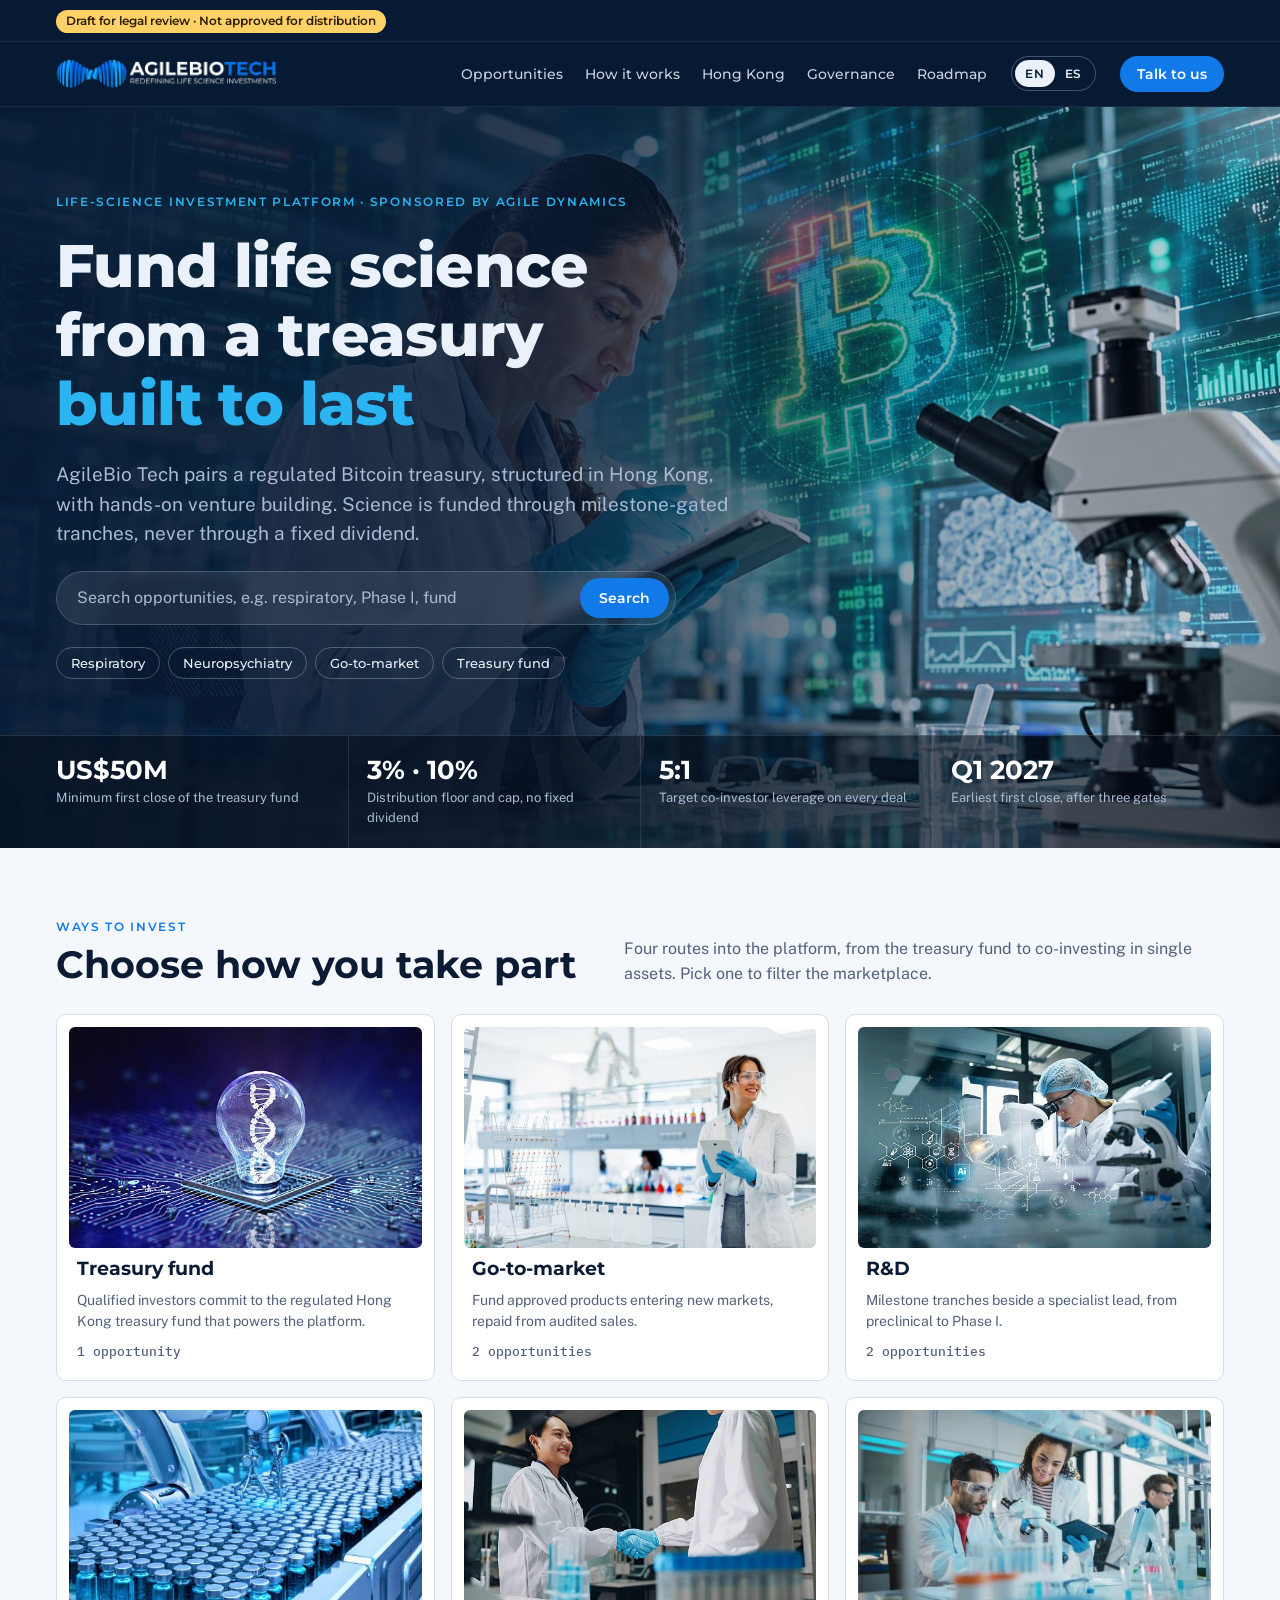
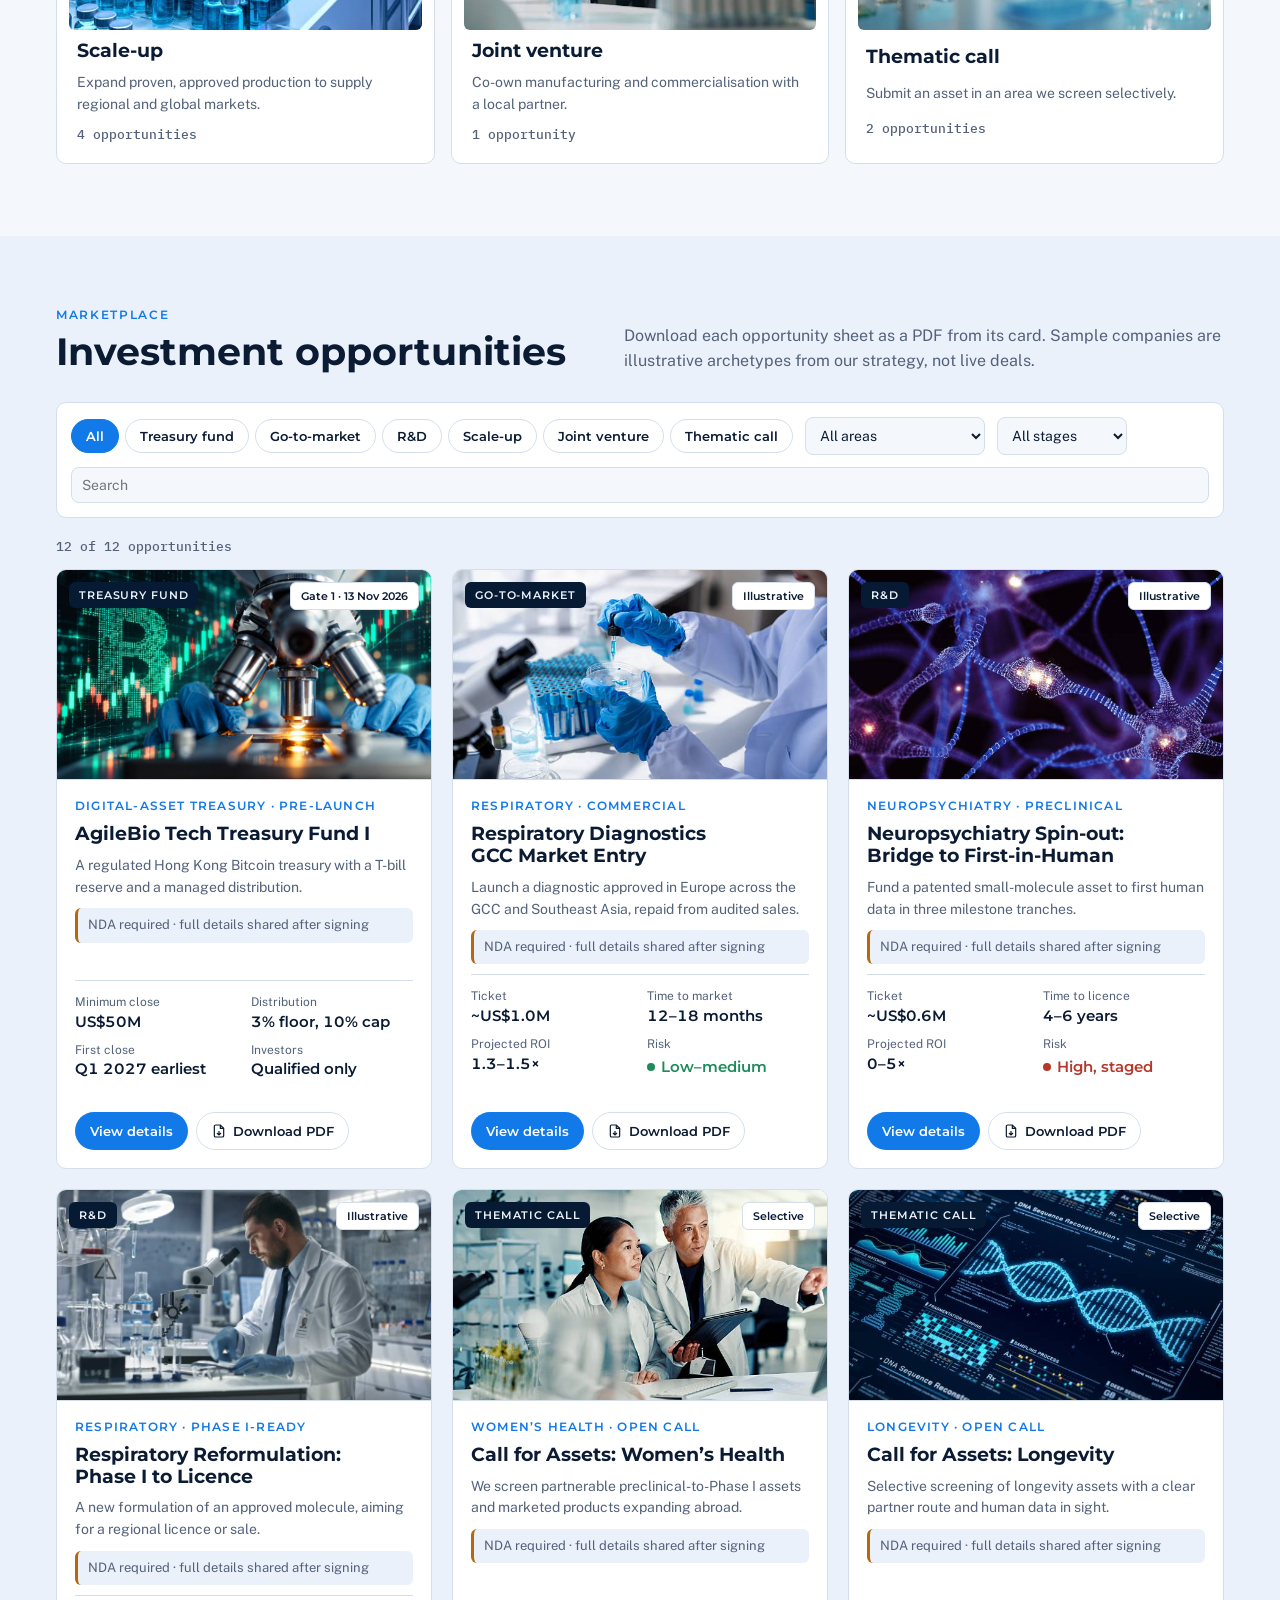
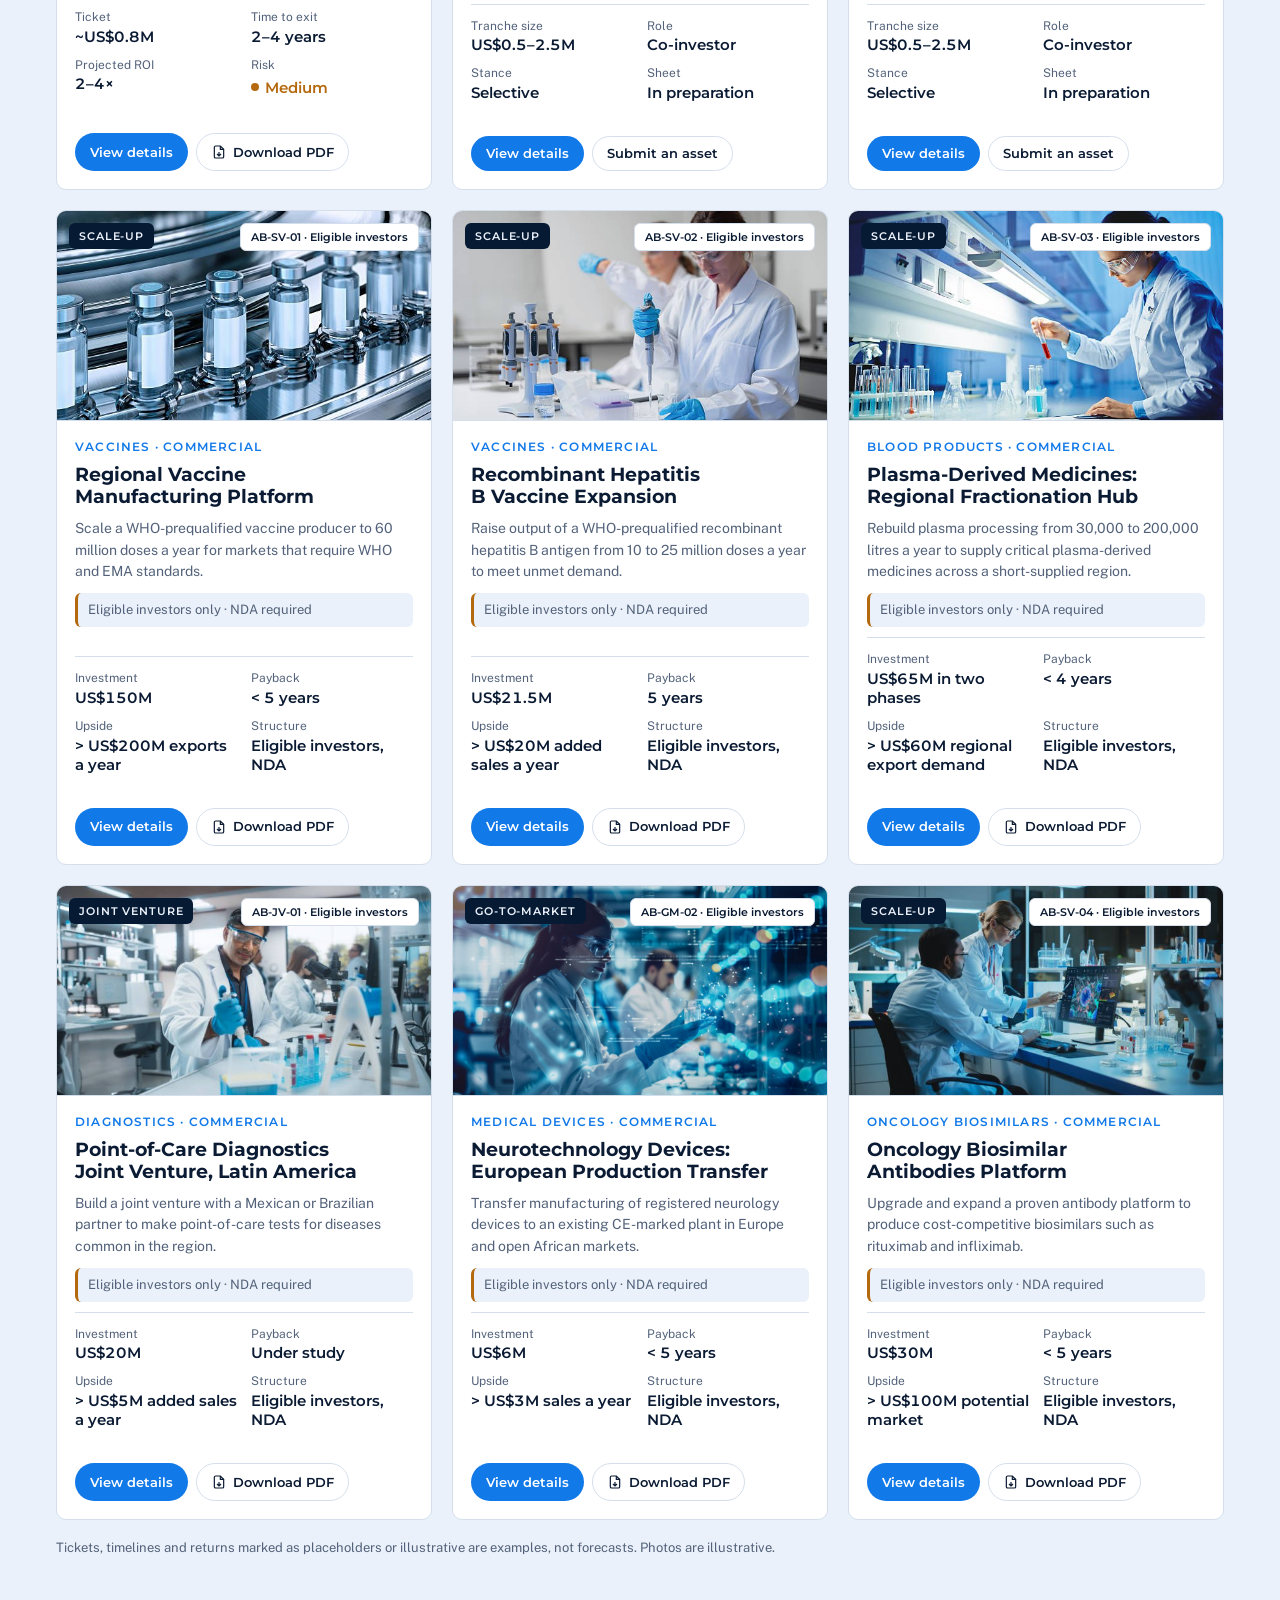
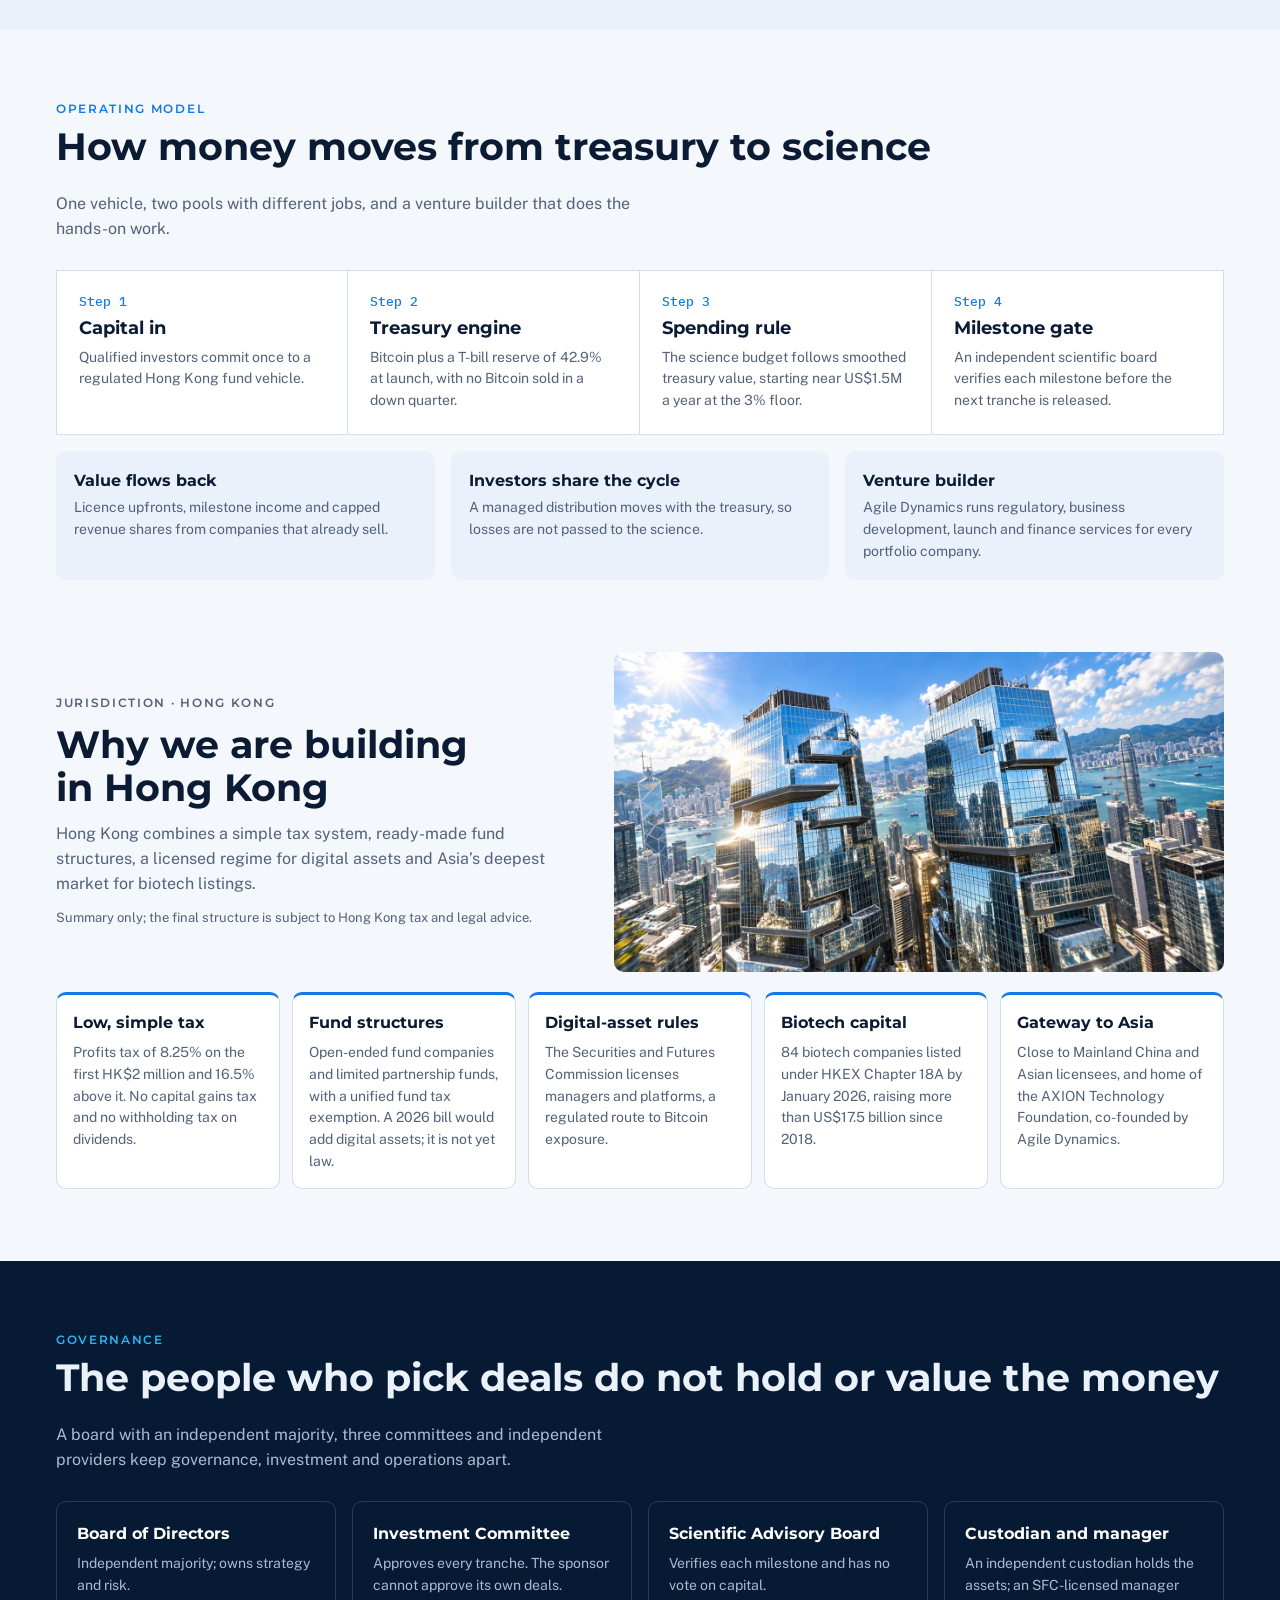
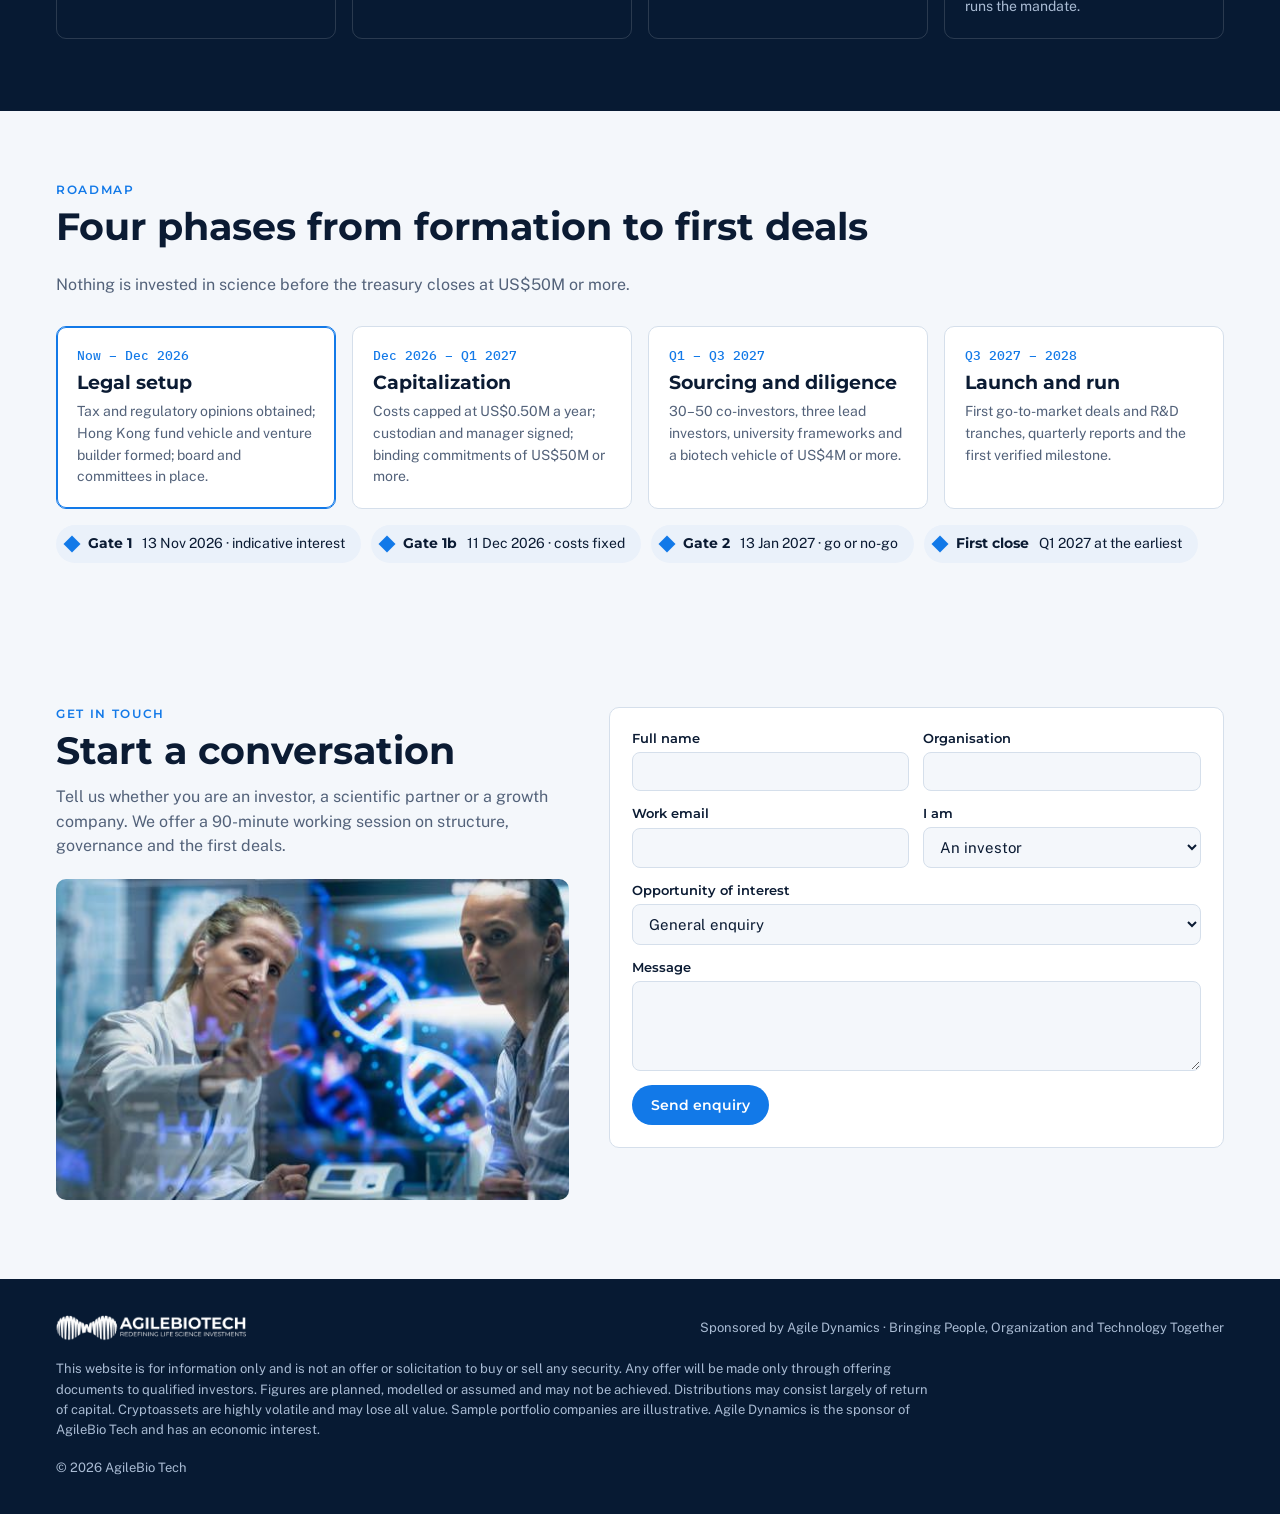
==== commit 8dc5fef7: "Update the root page to the second AgileBio Tech design New export from the AgileBio Tech artifact (" ====
--- a/index.html
+++ b/index.html
@@ -115,7 +115,7 @@
 .section-head p.sub{color:var(--muted);max-width:60ch;margin-top:8px}
 
 /* Sectors */
-.sectors{display:grid;grid-template-columns:repeat(4,1fr);gap:16px}
+.sectors{display:grid;grid-template-columns:repeat(3,1fr);gap:16px}
 .sector{background:var(--surface);border:1px solid var(--line);border-radius:var(--radius);padding:12px 12px 20px;text-align:left;cursor:pointer;display:grid;gap:10px;color:var(--ink);font:inherit;transition:border-color .15s,transform .15s}
 .sector:hover{border-color:var(--accent);transform:translateY(-2px)}
 .sector .n{font:500 13px var(--mono);color:var(--muted)}
@@ -124,6 +124,7 @@
 .sector p{color:var(--muted);font-size:14px}
 .sector img{width:100%;aspect-ratio:16/10;object-fit:cover;border-radius:6px;display:block}
 @media (max-width:900px){.sectors{grid-template-columns:1fr 1fr}}
+.restricted{font-size:13px;line-height:1.4;color:var(--muted);background:var(--surface-2);border-left:3px solid var(--warn);padding:8px 10px;border-radius:6px}
 @media (max-width:480px){.sectors{grid-template-columns:1fr}}
 
 /* Marketplace */
@@ -437,7 +438,7 @@
       <p class="eyebrow">Get in touch</p>
       <h2 id="contact-title" style="font-size:clamp(26px,3vw,38px);margin-top:8px">Start a conversation</h2>
       <p style="color:var(--muted);margin-top:12px">Tell us whether you are an investor, a scientific partner or a growth company. We offer a 90-minute working session on structure, governance and the first deals.</p>
-      <img src="/img/scientist.jpg" alt="Scientist holding a sample jar in a laboratory" style="width:100%;aspect-ratio:16/10;object-fit:cover;border-radius:var(--radius);margin-top:20px">
+      <img src="/img/card-neuro.jpg" alt="Two researchers discussing a DNA visualization" style="width:100%;aspect-ratio:16/10;object-fit:cover;border-radius:var(--radius);margin-top:20px">
     </div>
     <form id="contactForm" novalidate>
       <div class="row">
@@ -561,30 +562,32 @@
   'Therapeutic area':'Área terapéutica','Stage':'Etapa','Main':'Principal','Decision gates':'Controles de decisión','Back to top':'Volver arriba',
   'AgileBio Tech home':'Inicio de AgileBio Tech','Language':'Idioma',
   'Glass office towers above Victoria Harbour, Hong Kong':'Torres de oficinas de cristal sobre el puerto Victoria, Hong Kong',
-  'Scientist holding a sample jar in a laboratory':'Científica sosteniendo un frasco de muestra en un laboratorio'
+  'Two researchers discussing a DNA visualization':'Dos investigadoras conversando ante una visualización de ADN'
 };
 
 const ENQUIRY_EMAIL = 'paul.lalovich@agiledynamics.co';
 
 /* Dynamic UI strings */
 const UI = {
-  en:{opp:'opportunity',opps:'opportunities',all:'All',of:'of',none:'No opportunities match these filters.',clear:'Clear filters',view:'View details',pdf:'Download PDF',
+  en:{nda:'NDA required · full details shared after signing',ndaLong:'An NDA is required before full company, product and financial details are shared.',elig:'Eligible investors only · NDA required',discl:"Assets originate from a jurisdiction subject to sanctions regimes in some countries. Available only to eligible investors after compliance screening and a signed NDA. Figures are estimates provided by the asset owner and have not been independently verified.",opp:'opportunity',opps:'opportunities',all:'All',of:'of',none:'No opportunities match these filters.',clear:'Clear filters',view:'View details',pdf:'Download PDF',
       pdfOpen:'Open PDF sheet',submit:'Submit an asset',register:'Register interest',close:'Close',high:'Highlights',why:'Why it fits',
       invalid:'Please add your name and a valid work email.',
       sent:n=>`Thanks, ${n}. Your email app should open with the enquiry ready to send. If it doesn’t, write to ${ENQUIRY_EMAIL}.`},
-  es:{opp:'oportunidad',opps:'oportunidades',all:'Todas',of:'de',none:'Ninguna oportunidad coincide con estos filtros.',clear:'Borrar filtros',view:'Ver detalles',pdf:'Descargar PDF (en inglés)',
+  es:{nda:'Se requiere NDA · detalles completos tras la firma',ndaLong:'Se requiere un NDA antes de compartir los detalles completos de la empresa, el producto y las finanzas.',elig:'Solo inversores elegibles · se requiere NDA',discl:"Los activos proceden de una jurisdicción sujeta a regímenes de sanciones en algunos países. Disponible solo para inversores elegibles tras la verificación de cumplimiento y la firma de un acuerdo de confidencialidad. Las cifras son estimaciones del propietario de los activos y no han sido verificadas de forma independiente.",opp:'oportunidad',opps:'oportunidades',all:'Todas',of:'de',none:'Ninguna oportunidad coincide con estos filtros.',clear:'Borrar filtros',view:'Ver detalles',pdf:'Descargar PDF (en inglés)',
       pdfOpen:'Abrir ficha PDF (en inglés)',submit:'Proponer un activo',register:'Mostrar interés',close:'Cerrar',high:'Aspectos destacados',why:'Por qué encaja',
       invalid:'Indique su nombre y un correo profesional válido.',
       sent:n=>`Gracias, ${n}. Su aplicación de correo debería abrirse con la consulta lista para enviar. Si no se abre, escriba a ${ENQUIRY_EMAIL}.`}
 };
 const TYPES = [
-  {id:'Treasury fund', es:'Fondo de tesorería', img:'/img/scientist.jpg', blurb:'Qualified investors commit to the regulated Hong Kong treasury fund that powers the platform.', blurbEs:'Los inversores cualificados se comprometen con el fondo de tesorería regulado en Hong Kong que impulsa la plataforma.'},
-  {id:'Go-to-market', es:'Salida al mercado', img:'/img/tile-gtm.jpg', blurb:'Fund approved products entering new markets, repaid from audited sales.', blurbEs:'Financie productos aprobados que entran en nuevos mercados, reembolsados con ventas auditadas.'},
+  {id:'Treasury fund', es:'Fondo de tesorería', img:'/img/tile-fund.jpg', blurb:'Qualified investors commit to the regulated Hong Kong treasury fund that powers the platform.', blurbEs:'Los inversores cualificados se comprometen con el fondo de tesorería regulado en Hong Kong que impulsa la plataforma.'},
+  {id:'Go-to-market', es:'Salida al mercado', img:'/img/tile-gtm-b.jpg', blurb:'Fund approved products entering new markets, repaid from audited sales.', blurbEs:'Financie productos aprobados que entran en nuevos mercados, reembolsados con ventas auditadas.'},
   {id:'R&D', es:'I+D', img:'/img/tile-rd.jpg', blurb:'Milestone tranches beside a specialist lead, from preclinical to Phase I.', blurbEs:'Tramos por hitos junto a un inversor principal especializado, de la fase preclínica a la Fase I.'},
+  {id:'Scale-up', es:'Escalado industrial', img:'/img/tile-scaleup.jpg', blurb:'Expand proven, approved production to supply regional and global markets.', blurbEs:'Amplíe producción aprobada y probada para abastecer mercados regionales y globales.'},
+  {id:'Joint venture', es:'Empresa mixta', img:'/img/tile-jv.jpg', blurb:'Co-own manufacturing and commercialisation with a local partner.', blurbEs:'Comparta la propiedad de la fabricación y la comercialización con un socio local.'},
   {id:'Thematic call', es:'Convocatoria temática', img:'/img/tile-thematic.jpg', blurb:'Submit an asset in an area we screen selectively.', blurbEs:'Proponga un activo en un área que analizamos de forma selectiva.'}
 ];
-const AREA_ES = {'Digital-asset treasury':'Tesorería de activos digitales','Respiratory':'Respiratorio','Neuropsychiatry':'Neuropsiquiatría','Women’s health':'Salud de la mujer','Longevity':'Longevidad'};
-const STAGE_ES = {'Pre-launch':'Prelanzamiento','Commercial':'Comercial','Preclinical':'Preclínica','Phase I-ready':'Lista para Fase I','Open call':'Convocatoria abierta'};
+const AREA_ES = {'Vaccines':'Vacunas','Blood products':'Hemoderivados','Diagnostics':'Diagnóstico','Medical devices':'Dispositivos médicos','Oncology biosimilars':'Biosimilares oncológicos','Neurology':'Neurología','Digital-asset treasury':'Tesorería de activos digitales','Respiratory':'Respiratorio','Neuropsychiatry':'Neuropsiquiatría','Women’s health':'Salud de la mujer','Longevity':'Longevidad'};
+const STAGE_ES = {'Late clinical':'Clínica avanzada','Pre-launch':'Prelanzamiento','Commercial':'Comercial','Preclinical':'Preclínica','Phase I-ready':'Lista para Fase I','Open call':'Convocatoria abierta'};
 
 const OPPS = [
   {id:'fund', img:'/img/microscope.jpg', type:'Treasury fund', area:'Digital-asset treasury', stage:'Pre-launch', risk:null, pdf:'/pdf/agilebio-treasury-fund-factsheet.pdf',
@@ -609,13 +612,13 @@
      kv:[['Importe','~1,0 M US$'],['Llegada al mercado','12–18 meses'],['ROI previsto','1,3–1,5×'],['Riesgo','Bajo–medio']],
      high:['Participación en ingresos hasta un tope de reembolso de 1,5×; caja desde el año 2','Mercado mundial de diagnóstico respiratorio de 6.170 M US$ en 2024, que llegará a 9.020 M US$ en 2030 (MarketsandMarkets)','Prevalencia de asma en adultos del 9,5 % en Kuwait, 8,3 % en Arabia Saudí y 4,9 % en EAU (SNAPSHOT, 2018)'],
      why:['Ya aprobado en Europa, por lo que no se financia riesgo clínico','La primera caja de la cartera, que financia la espera de apuestas más largas','Importe, plazos y rentabilidades son provisionales y supuestos']}},
-  {id:'b', img:'/img/card-neuro.jpg', type:'R&D', area:'Neuropsychiatry', stage:'Preclinical', risk:'high', pdf:'/pdf/agilebio-company-b-neuropsychiatry.pdf',
-   en:{title:'Neuropsychiatry Spin-out: Bridge to First-in-Human', status:'Illustrative', loc:'Switzerland, EU', alt:'Two researchers studying a DNA visualization',
+  {id:'b', img:'/img/card-neuro-b.jpg', type:'R&D', area:'Neuropsychiatry', stage:'Preclinical', risk:'high', pdf:'/pdf/agilebio-company-b-neuropsychiatry.pdf',
+   en:{title:'Neuropsychiatry Spin-out: Bridge to First-in-Human', status:'Illustrative', loc:'Switzerland, EU', alt:'Glowing network of neurons and synapses',
      sum:'Fund a patented small-molecule asset to first human data in three milestone tranches.',
      kv:[['Ticket','~US$0.6M'],['Time to licence','4–6 years'],['Projected ROI','0–5×'],['Risk','High, staged']],
      high:['Licence upfront at signing; milestones and royalties as upside','Global neuropsychiatric treatment market of US$145bn in 2024, growing 10.2% a year (Market Research Future)','Median preclinical round of US$26M, so AgileBio co-invests beside a specialist lead'],
      why:['Composition-of-matter patent and a possible orphan or fast-track route [assumption]','Thin early competition with proven exit demand: J&J–Intra-Cellular US$14.6bn','Three tranches cap the loss at each stage']},
-   es:{title:'Spin-off de neuropsiquiatría: puente hacia el primer ensayo en humanos', status:'Ilustrativo', loc:'Suiza, UE', alt:'Dos investigadoras estudiando una visualización de ADN',
+   es:{title:'Spin-off de neuropsiquiatría: puente hacia el primer ensayo en humanos', status:'Ilustrativo', loc:'Suiza, UE', alt:'Red luminosa de neuronas y sinapsis',
      sum:'Financiar un activo patentado de molécula pequeña hasta los primeros datos en humanos, en tres tramos por hitos.',
      kv:[['Importe','~0,6 M US$'],['Plazo a licencia','4–6 años'],['ROI previsto','0–5×'],['Riesgo','Alto, escalonado']],
      high:['Pago inicial de licencia a la firma; hitos y regalías como potencial adicional','Mercado mundial de tratamientos neuropsiquiátricos de 145.000 M US$ en 2024, con un crecimiento del 10,2 % anual (Market Research Future)','Ronda preclínica mediana de 26 M US$, por lo que AgileBio coinvierte junto a un inversor principal especializado'],
@@ -648,7 +651,13 @@
    es:{title:'Convocatoria de activos: longevidad', status:'Selectiva', loc:'Europa', alt:'Análisis de secuencias de ADN en una pantalla digital',
      sum:'Análisis selectivo de activos de longevidad con una vía clara hacia un socio y datos en humanos a la vista.',
      kv:[['Tamaño del tramo','0,5–2,5 M US$'],['Papel','Coinversor'],['Enfoque','Selectivo'],['Ficha','En preparación']],
-     high:['La financiación se concentra en pocas rondas grandes: NewLimit, 435 M US$; Loyal, 100 M US$','Buscamos activos que un socio farmacéutico pueda licenciar, no apuestas de plataforma'], why:['Preséntelo mediante el formulario de contacto y elija esta convocatoria']}}
+     high:['La financiación se concentra en pocas rondas grandes: NewLimit, 435 M US$; Loyal, 100 M US$','Buscamos activos que un socio farmacéutico pueda licenciar, no apuestas de plataforma'], why:['Preséntelo mediante el formulario de contacto y elija esta convocatoria']}},
+  {"id": "sv01", "img": "/img/opp-vaccine.jpg", "type": "Scale-up", "area": "Vaccines", "stage": "Commercial", "risk": null, "restricted": true, "pdf": "/pdf/agilebio-teaser-ab-sv-01.pdf", "en": {"title": "Regional Vaccine Manufacturing Platform", "status": "AB-SV-01 · Eligible investors", "loc": "Regional and global markets", "alt": "Filled vaccine vials moving along a production line", "sum": "Scale a WHO-prequalified vaccine producer to 60 million doses a year for markets that require WHO and EMA standards.", "kv": [["Investment", "US$150M"], ["Payback", "< 5 years"], ["Upside", "> US$200M exports a year"], ["Structure", "Eligible investors, NDA"]], "high": ["Estimated exports above US$200M a year at full capacity", "Development plan already supported by European partners", "Access to regional pooled-procurement funds for immunisation"], "why": ["Few producers in the region can develop and make their own vaccines", "Strengthens epidemic-response capacity for buyers", "Technology, financing and market access available through European private partners"]}, "es": {"title": "Plataforma regional de fabricación de vacunas", "status": "AB-SV-01 · Inversores elegibles", "loc": "Mercados regionales y globales", "alt": "Viales de vacuna en una línea de producción", "sum": "Escalar un productor de vacunas precalificado por la OMS a 60 millones de dosis al año para mercados con estándares OMS y EMA.", "kv": [["Inversión", "150 M US$"], ["Retorno", "< 5 años"], ["Potencial", "> 200 M US$ de exportaciones al año"], ["Estructura", "Inversores elegibles, NDA"]], "high": ["Exportaciones estimadas superiores a 200 M US$ al año a plena capacidad", "Plan de desarrollo ya respaldado por socios europeos", "Acceso a fondos regionales de compra conjunta de vacunas"], "why": ["Pocos productores de la región desarrollan y fabrican sus propias vacunas", "Refuerza la capacidad de respuesta ante epidemias", "Tecnología, financiación y acceso a mercados mediante socios privados europeos"]}},
+  {"id": "sv02", "img": "/img/opp-hepb.jpg", "type": "Scale-up", "area": "Vaccines", "stage": "Commercial", "risk": null, "restricted": true, "pdf": "/pdf/agilebio-teaser-ab-sv-02.pdf", "en": {"title": "Recombinant Hepatitis B Vaccine Expansion", "status": "AB-SV-02 · Eligible investors", "loc": "Africa, Asia, Türkiye, Egypt", "alt": "Two scientists pipetting samples at a laboratory bench", "sum": "Raise output of a WHO-prequalified recombinant hepatitis B antigen from 10 to 25 million doses a year to meet unmet demand.", "kv": [["Investment", "US$21.5M"], ["Payback", "5 years"], ["Upside", "> US$20M added sales a year"], ["Structure", "Eligible investors, NDA"]], "high": ["2.5× capacity: 10 to 25 million equivalent doses a year", "Additional sales that could exceed US$20M a year", "Proven, prequalified product; no development risk"], "why": ["Clear supply gap in high-demand markets", "Strengthens position as a WHO-standard regional supplier", "Capacity can support further therapeutic uses of the antigen"]}, "es": {"title": "Ampliación de la vacuna recombinante contra la hepatitis B", "status": "AB-SV-02 · Inversores elegibles", "loc": "África, Asia, Turquía, Egipto", "alt": "Dos científicas pipeteando muestras en el laboratorio", "sum": "Aumentar la producción de un antígeno recombinante de hepatitis B precalificado por la OMS de 10 a 25 millones de dosis al año para cubrir la demanda insatisfecha.", "kv": [["Inversión", "21,5 M US$"], ["Retorno", "5 años"], ["Potencial", "> 20 M US$ de ventas adicionales al año"], ["Estructura", "Inversores elegibles, NDA"]], "high": ["Capacidad 2,5 veces mayor: de 10 a 25 millones de dosis equivalentes al año", "Ventas adicionales que podrían superar los 20 M US$ al año", "Producto probado y precalificado; sin riesgo de desarrollo"], "why": ["Brecha de suministro clara en mercados de alta demanda", "Consolida un proveedor regional con estándar OMS", "La capacidad permite nuevos usos terapéuticos del antígeno"]}},
+  {"id": "sv03", "img": "/img/opp-plasma.jpg", "type": "Scale-up", "area": "Blood products", "stage": "Commercial", "risk": null, "restricted": true, "pdf": "/pdf/agilebio-teaser-ab-sv-03.pdf", "en": {"title": "Plasma-Derived Medicines: Regional Fractionation Hub", "status": "AB-SV-03 · Eligible investors", "loc": "Latin America and Caribbean", "alt": "Scientist examining a red sample in a test tube", "sum": "Rebuild plasma processing from 30,000 to 200,000 litres a year to supply critical plasma-derived medicines across a short-supplied region.", "kv": [["Investment", "US$65M in two phases"], ["Payback", "< 4 years"], ["Upside", "> US$60M regional export demand"], ["Structure", "Eligible investors, NDA"]], "high": ["Fastest payback in the portfolio: under 4 years", "Phase 1 US$35M; Phase 2 US$30M", "Export demand above US$60M in a few countries alone"], "why": ["Chronic regional shortage of plasma-derived medicines", "Captive home-market demand plus regional exports", "Proven fractionation know-how already in place"]}, "es": {"title": "Hemoderivados: centro regional de fraccionamiento de plasma", "status": "AB-SV-03 · Inversores elegibles", "loc": "América Latina y el Caribe", "alt": "Científica examinando una muestra roja en un tubo de ensayo", "sum": "Recuperar el procesamiento de plasma de 30.000 a 200.000 litros al año para suministrar hemoderivados esenciales en una región con déficit.", "kv": [["Inversión", "65 M US$ en dos fases"], ["Retorno", "< 4 años"], ["Potencial", "> 60 M US$ de demanda regional de exportación"], ["Estructura", "Inversores elegibles, NDA"]], "high": ["El retorno más rápido de la cartera: menos de 4 años", "Fase 1: 35 M US$; fase 2: 30 M US$", "Demanda de exportación superior a 60 M US$ solo en unos pocos países"], "why": ["Déficit regional crónico de hemoderivados", "Demanda cautiva en el mercado local más exportaciones", "Experiencia probada en fraccionamiento"]}},
+  {"id": "jv01", "img": "/img/opp-poc.jpg", "type": "Joint venture", "area": "Diagnostics", "stage": "Commercial", "risk": null, "restricted": true, "pdf": "/pdf/agilebio-teaser-ab-jv-01.pdf", "en": {"title": "Point-of-Care Diagnostics Joint Venture, Latin America", "status": "AB-JV-01 · Eligible investors", "loc": "Mexico or Brazil", "alt": "Scientist pipetting test samples with colleagues in a modern lab", "sum": "Build a joint venture with a Mexican or Brazilian partner to make point-of-care tests for diseases common in the region.", "kv": [["Investment", "US$20M"], ["Payback", "Under study"], ["Upside", "> US$5M added sales a year"], ["Structure", "Eligible investors, NDA"]], "high": ["Lower-risk entry through OEM sales", "Co-financing from Mexican or Brazilian development banks under discussion", "Products designed for tropical-disease diagnostics"], "why": ["Heavy regional dependence on imported diagnostics", "Aligned with regional health-sovereignty strategies", "Existing laboratory networks give a ready customer base"]}, "es": {"title": "Empresa mixta de diagnóstico en el punto de atención, América Latina", "status": "AB-JV-01 · Inversores elegibles", "loc": "México o Brasil", "alt": "Científico pipeteando muestras con colegas en un laboratorio moderno", "sum": "Crear una empresa mixta con un socio mexicano o brasileño para fabricar pruebas rápidas para enfermedades frecuentes en la región.", "kv": [["Inversión", "20 M US$"], ["Retorno", "En estudio"], ["Potencial", "> 5 M US$ de ventas adicionales al año"], ["Estructura", "Inversores elegibles, NDA"]], "high": ["Entrada de menor riesgo mediante ventas OEM", "Cofinanciación de bancos de desarrollo de México o Brasil en estudio", "Productos diseñados para enfermedades tropicales"], "why": ["Fuerte dependencia regional de diagnósticos importados", "Alineado con estrategias regionales de soberanía sanitaria", "Las redes de laboratorios existentes aportan clientes"]}},
+  {"id": "gm02", "img": "/img/scientist.jpg", "type": "Go-to-market", "area": "Medical devices", "stage": "Commercial", "risk": null, "restricted": true, "pdf": "/pdf/agilebio-teaser-ab-gm-02.pdf", "en": {"title": "Neurotechnology Devices: European Production Transfer", "status": "AB-GM-02 · Eligible investors", "loc": "Europe, Africa", "alt": "Scientist working beside digital data overlays", "sum": "Transfer manufacturing of registered neurology devices to an existing CE-marked plant in Europe and open African markets.", "kv": [["Investment", "US$6M"], ["Payback", "< 5 years"], ["Upside", "> US$3M sales a year"], ["Structure", "Eligible investors, NDA"]], "high": ["Lowest entry ticket in the portfolio", "Sales above US$3M a year in new markets", "CE marking already in place"], "why": ["Modernises a European plant with proven products", "Fast route to new markets without new registrations", "Upside from AI and telemedicine"]}, "es": {"title": "Dispositivos de neurotecnología: transferencia de producción a Europa", "status": "AB-GM-02 · Inversores elegibles", "loc": "Europa, África", "alt": "Científica trabajando junto a gráficos digitales", "sum": "Transferir la fabricación de dispositivos neurológicos registrados a una planta europea con marcado CE y abrir mercados africanos.", "kv": [["Inversión", "6 M US$"], ["Retorno", "< 5 años"], ["Potencial", "> 3 M US$ de ventas al año"], ["Estructura", "Inversores elegibles, NDA"]], "high": ["El ticket de entrada más bajo de la cartera", "Ventas superiores a 3 M US$ al año en nuevos mercados", "Marcado CE ya disponible"], "why": ["Moderniza una planta europea con productos probados", "Vía rápida a nuevos mercados sin nuevos registros", "Potencial adicional en IA y telemedicina"]}},
+  {"id": "sv04", "img": "/img/opp-biosimilars.jpg", "type": "Scale-up", "area": "Oncology biosimilars", "stage": "Commercial", "risk": null, "restricted": true, "pdf": "/pdf/agilebio-teaser-ab-sv-04.pdf", "en": {"title": "Oncology Biosimilar Antibodies Platform", "status": "AB-SV-04 · Eligible investors", "loc": "Latin America and other regions", "alt": "Two scientists reviewing a cell image on a monitor", "sum": "Upgrade and expand a proven antibody platform to produce cost-competitive biosimilars such as rituximab and infliximab.", "kv": [["Investment", "US$30M"], ["Payback", "< 5 years"], ["Upside", "> US$100M potential market"], ["Structure", "Eligible investors, NDA"]], "high": ["Potential market above US$100M", "Equipment and strains sourced from European suppliers", "Triangulation options with partners in Mexico and Brazil"], "why": ["Biosimilar supply concentrated in the US and Asia", "Patent expiries open a fast-growing market", "Proven antibody scale-up and transfer record"]}, "es": {"title": "Plataforma de anticuerpos biosimilares en oncología", "status": "AB-SV-04 · Inversores elegibles", "loc": "América Latina y otras regiones", "alt": "Dos científicos revisando una imagen celular en un monitor", "sum": "Modernizar y ampliar una plataforma probada de anticuerpos para producir biosimilares competitivos como rituximab e infliximab.", "kv": [["Inversión", "30 M US$"], ["Retorno", "< 5 años"], ["Potencial", "> 100 M US$ de mercado potencial"], ["Estructura", "Inversores elegibles, NDA"]], "high": ["Mercado potencial superior a 100 M US$", "Equipos y líneas celulares de proveedores europeos", "Opciones de triangulación con socios en México y Brasil"], "why": ["Suministro de biosimilares concentrado en EE. UU. y Asia", "El vencimiento de patentes abre un mercado en rápido crecimiento", "Historial probado de escalado y transferencia de anticuerpos"]}}
 ];
 
 let lang = 'en';
@@ -689,7 +698,7 @@
   const pdf = o.pdf ? `<a class="btn btn-ghost pdf" href="${o.pdf}" target="_blank" rel="noopener">${ICONS.pdf}${t('pdf')}</a>` : `<a class="btn btn-ghost" href="#contact" data-interest="${esc(o.en.title)}">${t('submit')}</a>`;
   return `<article class="card">
     <div class="ph"><img src="${o.img}" alt="${esc(d.alt)}" loading="lazy"><span class="type">${esc(typeName(o.type))}</span><span class="status">${esc(d.status)}</span></div>
-    <div class="body"><span class="area">${esc(areaName(o.area))} · ${esc(stageName(o.stage))}</span><h3>${esc(d.title)}</h3><p class="sum">${esc(d.sum)}</p><dl class="kv">${kv}</dl></div>
+    <div class="body"><span class="area">${esc(areaName(o.area))} · ${esc(stageName(o.stage))}</span><h3>${esc(d.title)}</h3><p class="sum">${esc(d.sum)}</p><p class="restricted">${t(o.restricted ? 'elig' : 'nda')}</p><dl class="kv">${kv}</dl></div>
     <div class="foot"><button class="btn btn-primary" type="button" data-open="${o.id}">${t('view')}</button>${pdf}</div>
   </article>`;
 }
@@ -711,7 +720,7 @@
   $('#dlg-sum').textContent = d.sum;
   $('#dlg-body').innerHTML = `<dl class="kv">${d.kv.map(([k,v]) => `<div><dt>${esc(k)}</dt><dd>${esc(v)}</dd></div>`).join('')}</dl>
     <div><h4>${t('high')}</h4><ul>${d.high.map(h => `<li>${esc(h)}</li>`).join('')}</ul></div>
-    <div><h4>${t('why')}</h4><ul>${d.why.map(h => `<li>${esc(h)}</li>`).join('')}</ul></div>`;
+    <div><h4>${t('why')}</h4><ul>${d.why.map(h => `<li>${esc(h)}</li>`).join('')}</ul></div><p class="restricted">${t(o.restricted ? 'discl' : 'ndaLong')}</p>`;
   $('#dlg-foot').innerHTML = (o.pdf ? `<a class="btn btn-ghost pdf" href="${o.pdf}" target="_blank" rel="noopener">${ICONS.pdf}${t('pdfOpen')}</a>` : '') +
     `<a class="btn btn-primary" href="#contact" data-interest="${esc(o.en.title)}">${t('register')}</a><button class="btn btn-ghost" type="button" id="dlg-close">${t('close')}</button>`;
   const dl = $('#dlg');
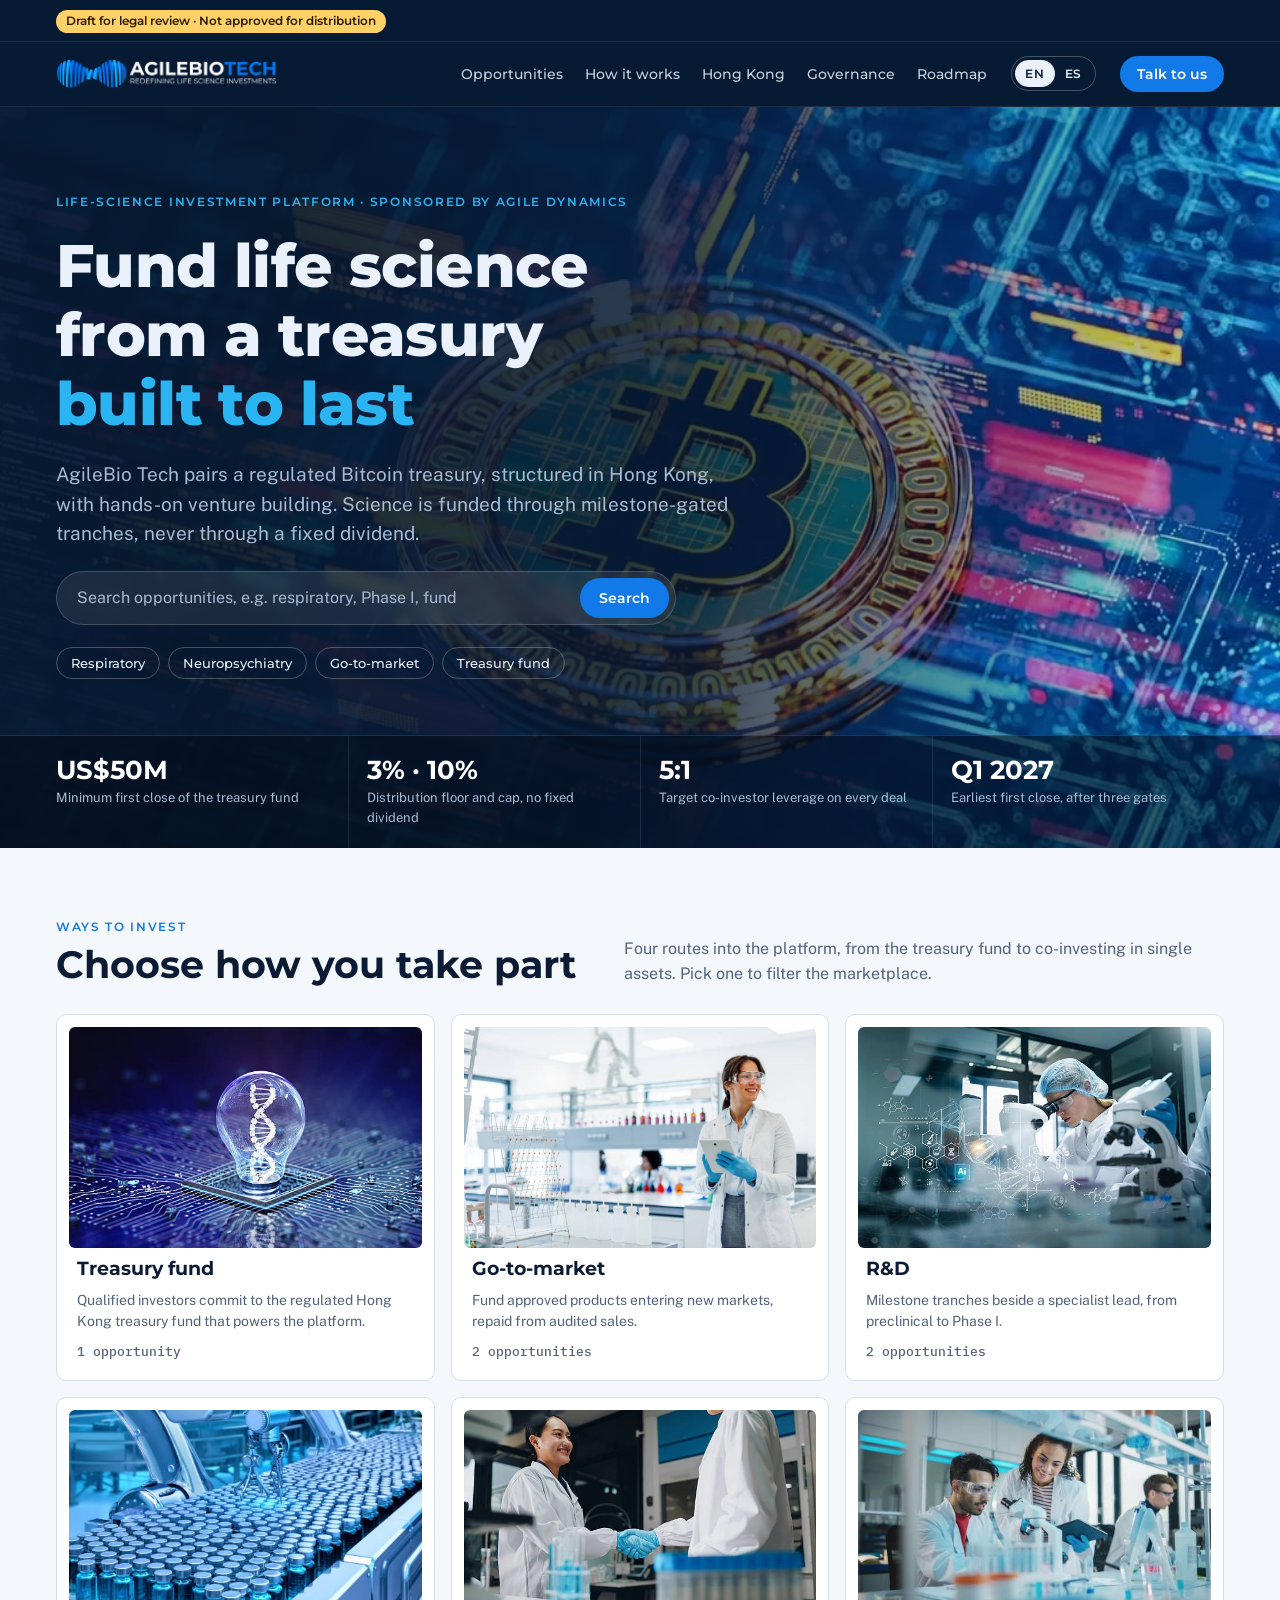
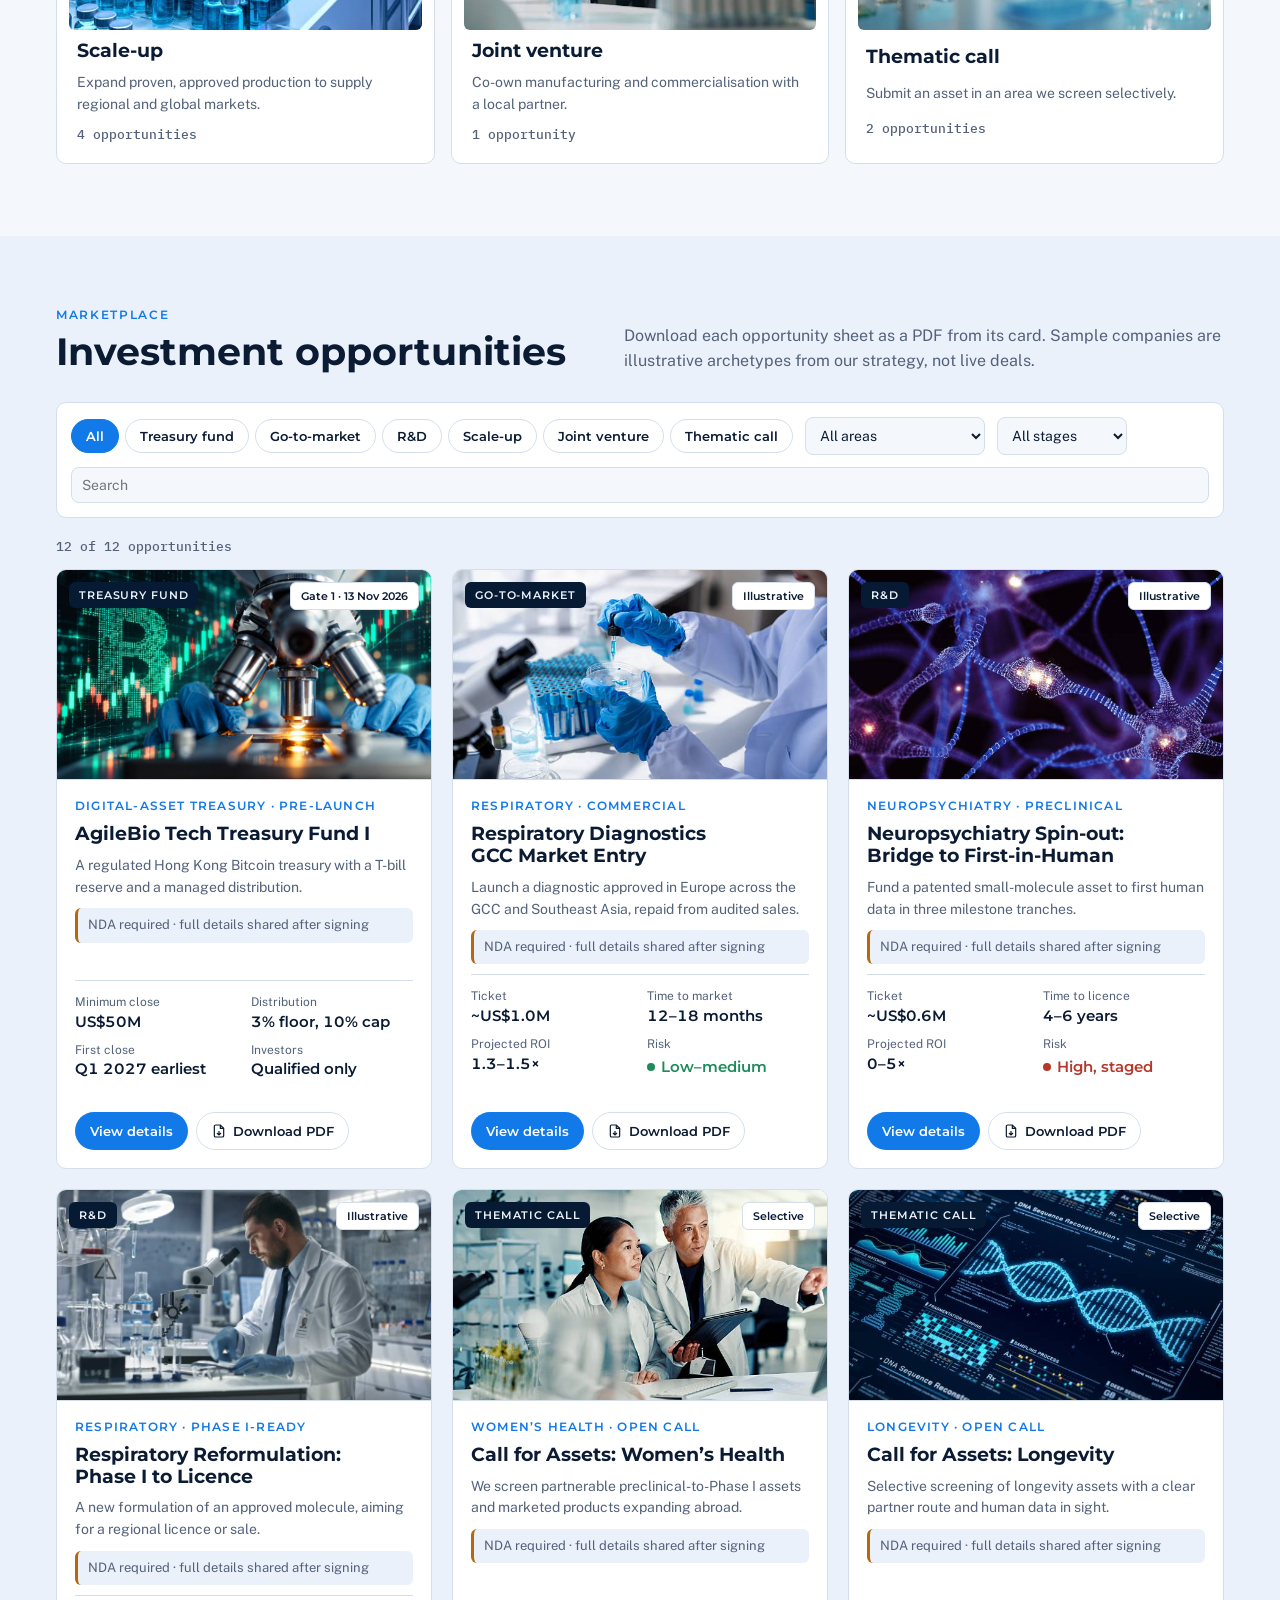
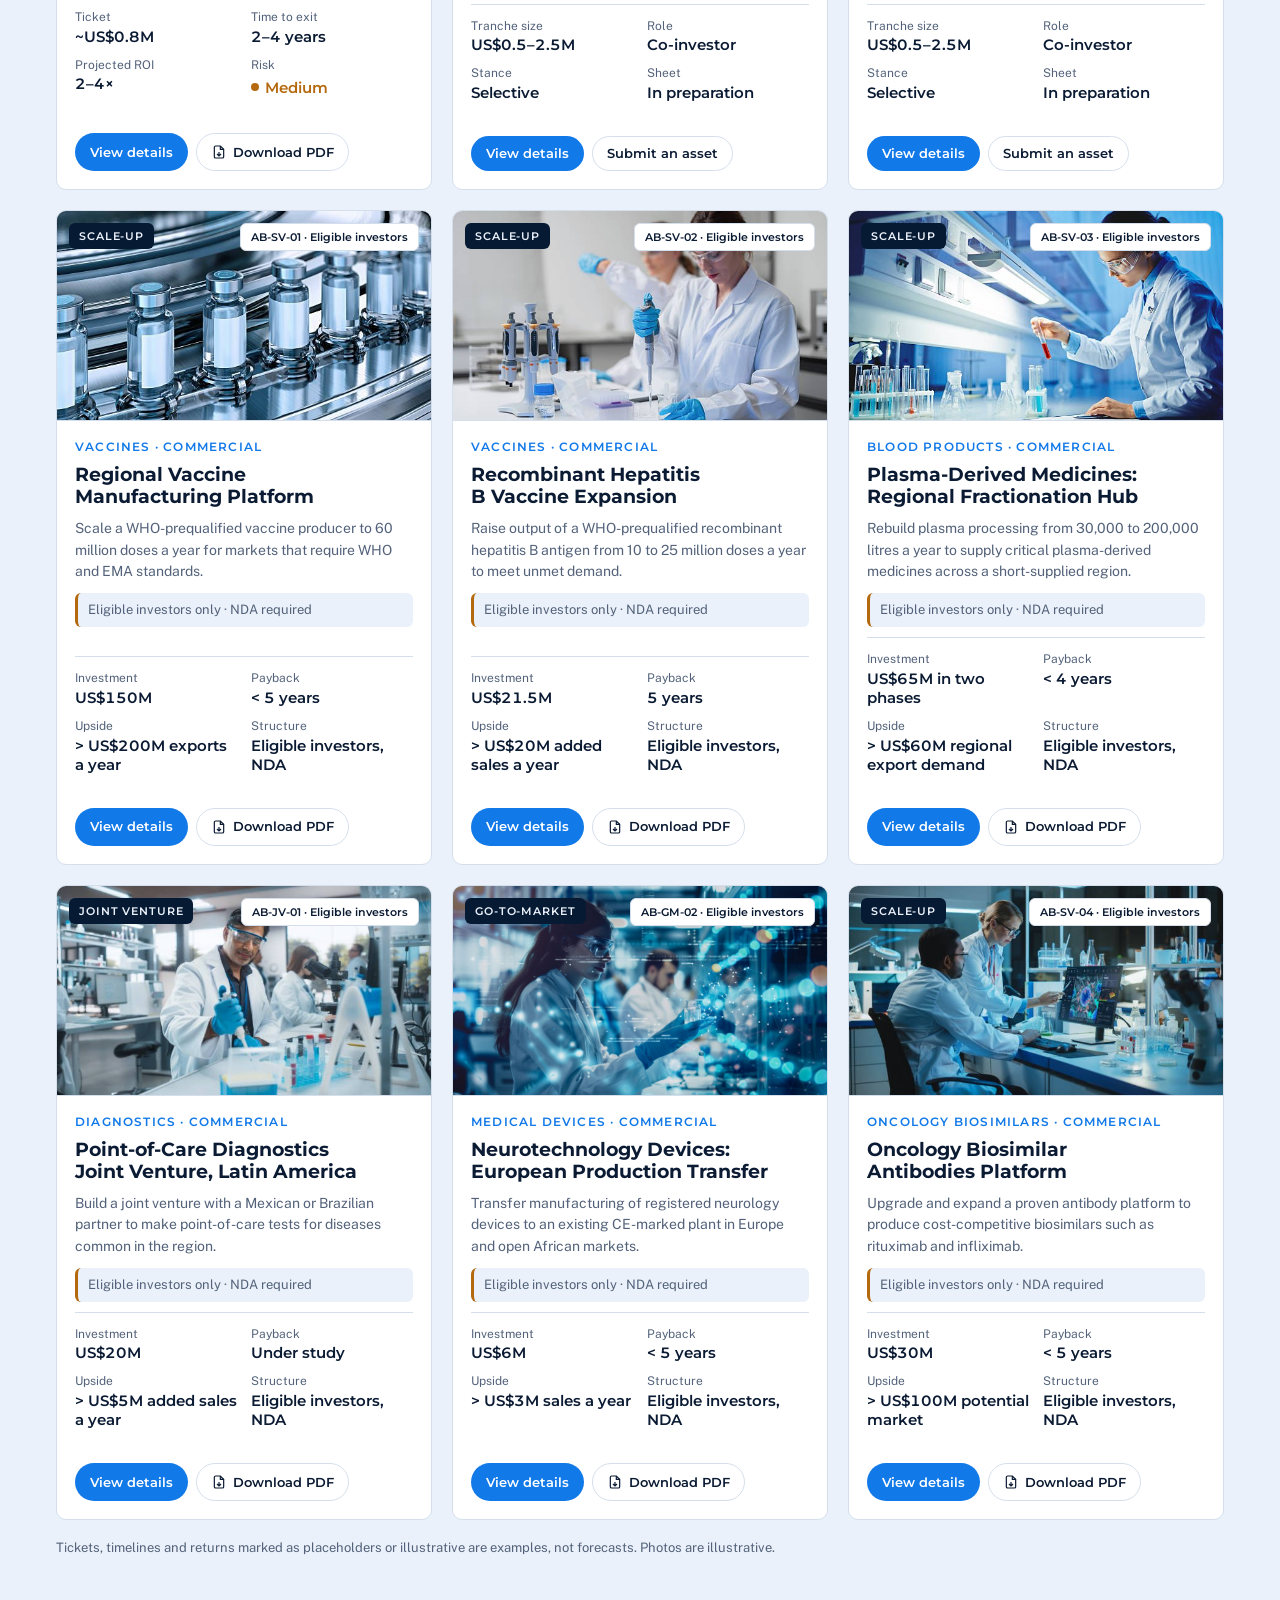
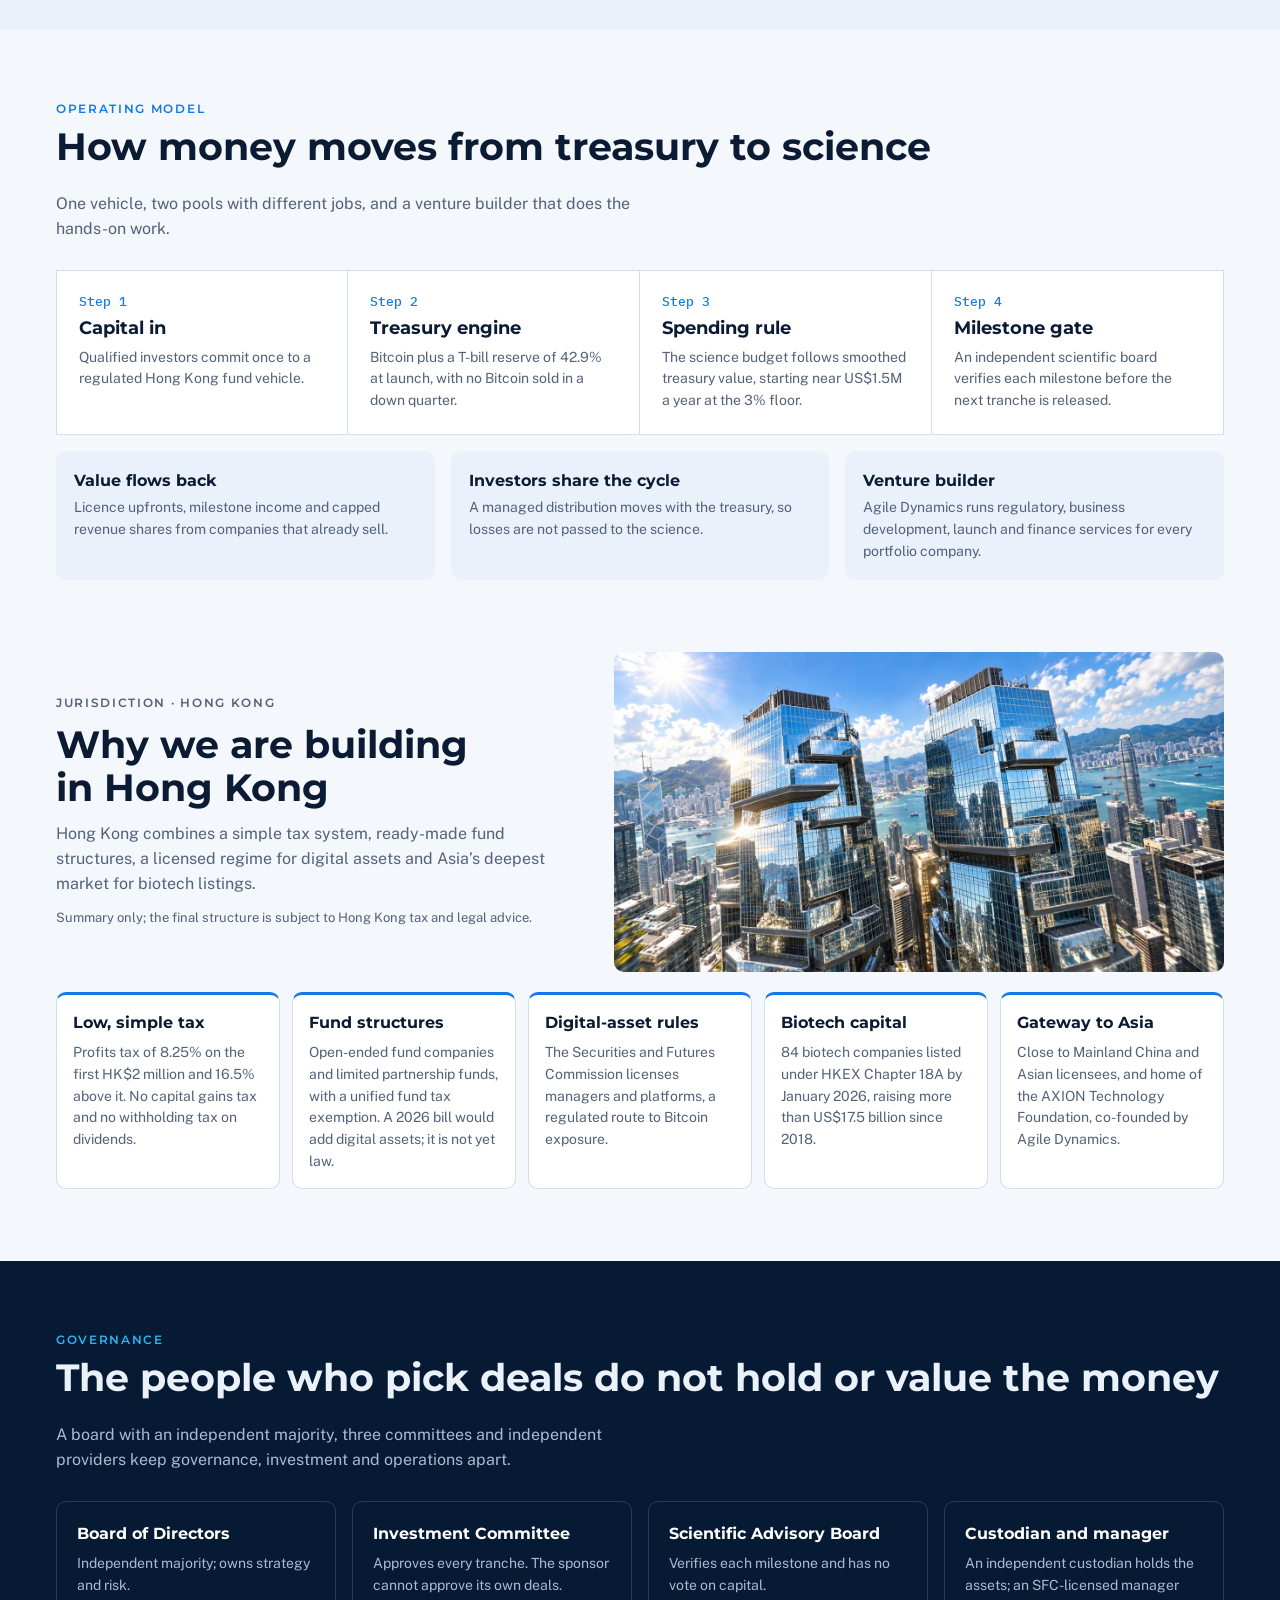
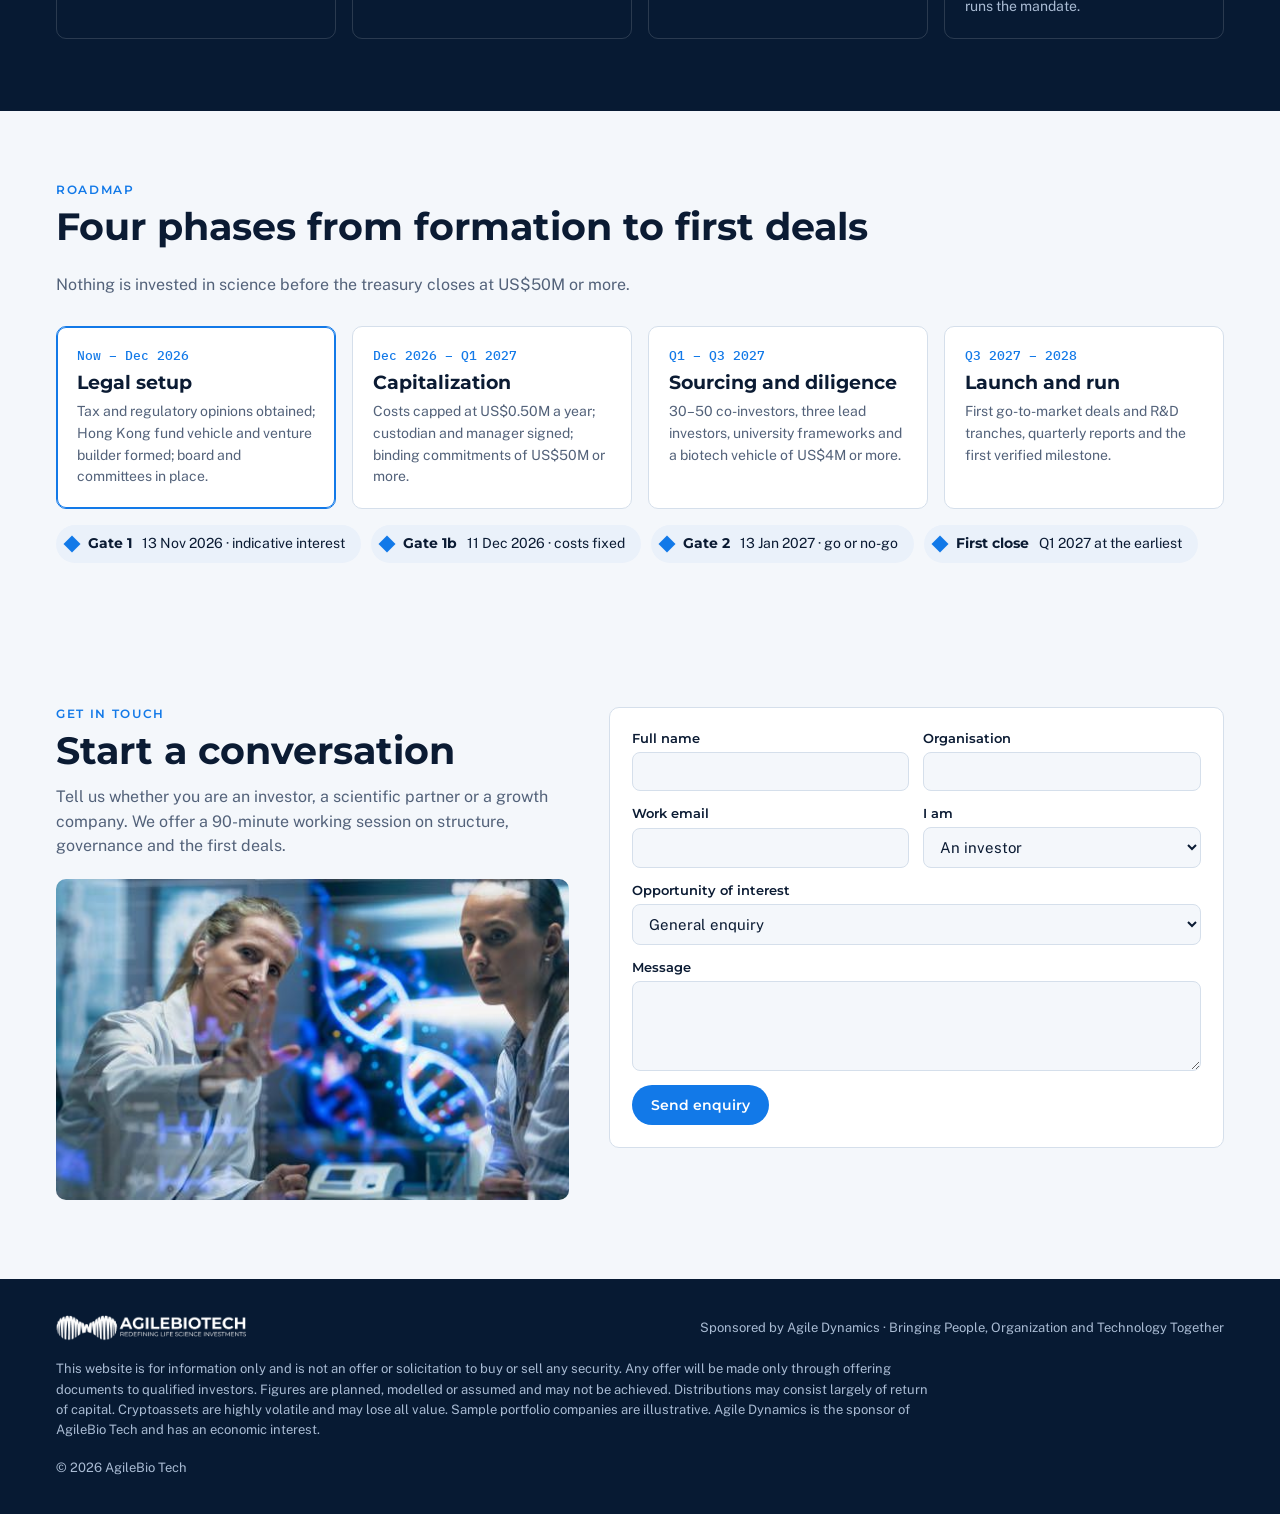
==== commit f4974690: "Play a looping video behind the hero, with a portrait cut for phones The hero photo is replaced by t" ====
--- a/index.html
+++ b/index.html
@@ -88,8 +88,16 @@
 
 /* Hero */
 .hero{position:relative;background:var(--navy);color:var(--navy-ink);overflow:hidden}
-.hero img.bg{position:absolute;inset:0;width:100%;height:100%;object-fit:cover;object-position:70% 30%}
-.hero::after{content:"";position:absolute;inset:0;background:linear-gradient(90deg,rgba(7,26,51,.96) 0%,rgba(7,26,51,.86) 42%,rgba(7,26,51,.35) 75%,rgba(7,26,51,.15) 100%)}
+/* Hero background: a poster still (the clip's first frame), then the looping clip once it is playing. */
+.hero .bg{position:absolute;inset:0;width:100%;height:100%;object-fit:cover;object-position:50% 50%}
+.hero video.bg{opacity:0;transition:opacity .6s ease}
+.hero video.bg.is-playing{opacity:1}
+/* Dark band reaches 50%: on ~1024 px screens the eyebrow runs to ~70% of the width over the bright coin frames. */
+.hero::after{content:"";position:absolute;inset:0;background:linear-gradient(90deg,rgba(7,26,51,.96) 0%,rgba(7,26,51,.86) 50%,rgba(7,26,51,.38) 80%,rgba(7,26,51,.15) 100%)}
+/* Landscape phones and small tablets: the text runs to ~75% of the width, so keep the overlay dark further right. */
+@media (max-width:1000px){.hero::after{background:linear-gradient(90deg,rgba(7,26,51,.94) 0%,rgba(7,26,51,.86) 60%,rgba(7,26,51,.82) 100%)}}
+/* Portrait screens (declared last so they win at exactly 3:4): the text spans the full width, so darken top to bottom. */
+@media (max-aspect-ratio: 3/4){.hero::after{background:linear-gradient(180deg,rgba(7,26,51,.88) 0%,rgba(7,26,51,.8) 55%,rgba(7,26,51,.62) 100%)}}
 .hero .wrap{position:relative;z-index:1;padding-block:88px 56px;display:grid;gap:22px}
 .hero h1{font-size:clamp(34px,5.2vw,60px);font-weight:800;max-width:15ch;letter-spacing:-.01em}
 .hero h1 span{color:var(--sky)}
@@ -301,7 +309,14 @@
 
 <main id="top">
 <section class="hero" aria-labelledby="hero-title">
-  <img class="bg" src="/img/hero-lab.jpg" alt="">
+  <picture>
+    <source media="(max-aspect-ratio: 3/4)" srcset="/img/hero-video-mobile.jpg">
+    <img class="bg" src="/img/hero-video.jpg" alt="" width="1024" height="576" fetchpriority="high">
+  </picture>
+  <video class="bg" id="heroVideo" muted loop playsinline preload="none" disablepictureinpicture aria-hidden="true" tabindex="-1">
+    <source media="(max-aspect-ratio: 3/4)" src="/video/hero-mobile.mp4" type="video/mp4">
+    <source src="/video/hero-desktop.mp4" type="video/mp4">
+  </video>
   <div class="wrap">
     <p class="eyebrow">Life-science investment platform · sponsored by Agile Dynamics</p>
     <h1 id="hero-title">Fund life science from a treasury <span>built to last</span></h1>
@@ -806,6 +821,24 @@
   setLang(start);
 }
 init();
+/* Hero video: starts after page load, plays only while on screen; reduced-motion visitors keep the poster. */
+const heroVideo = $('#heroVideo');
+if (matchMedia('(prefers-reduced-motion: reduce)').matches) {
+  heroVideo.remove();
+} else {
+  heroVideo.addEventListener('playing', () => heroVideo.classList.add('is-playing'), {once: true});
+  // Autoplay can be refused (iOS Low Power Mode, data saver); the poster then stays as the background.
+  const playHero = () => heroVideo.play().catch(() => heroVideo.remove());
+  const startHero = () => {
+    heroVideo.preload = 'auto';
+    new IntersectionObserver(([entry]) => {
+      if (!heroVideo.isConnected) return;
+      if (entry.isIntersecting) playHero(); else heroVideo.pause();
+    }).observe(heroVideo);
+  };
+  if (document.readyState === 'complete') startHero(); else window.addEventListener('load', startHero, {once: true});
+}
+
 /* Phone menu */
 const topBar = $('header.top'), menuBtn = $('#menuBtn');
 const setMenu = open => { topBar.classList.toggle('open', open); menuBtn.setAttribute('aria-expanded', String(open)); };
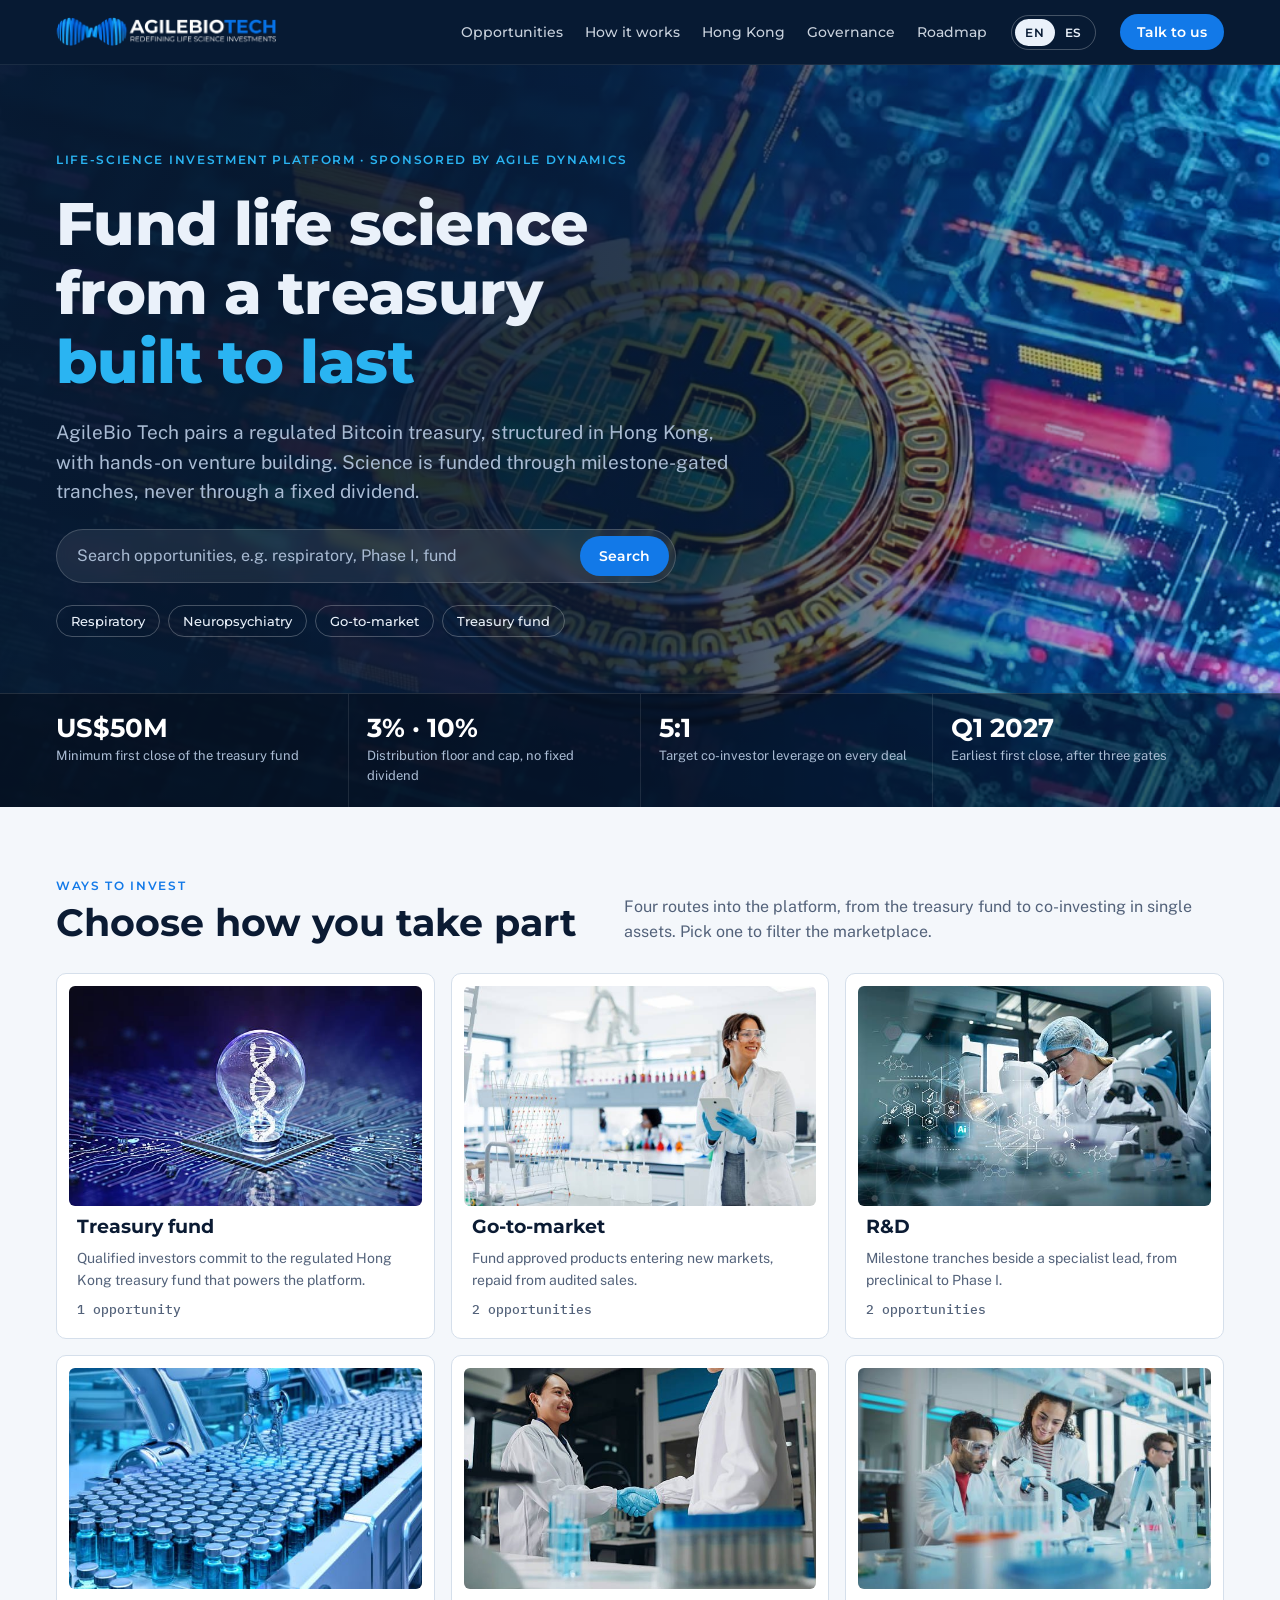
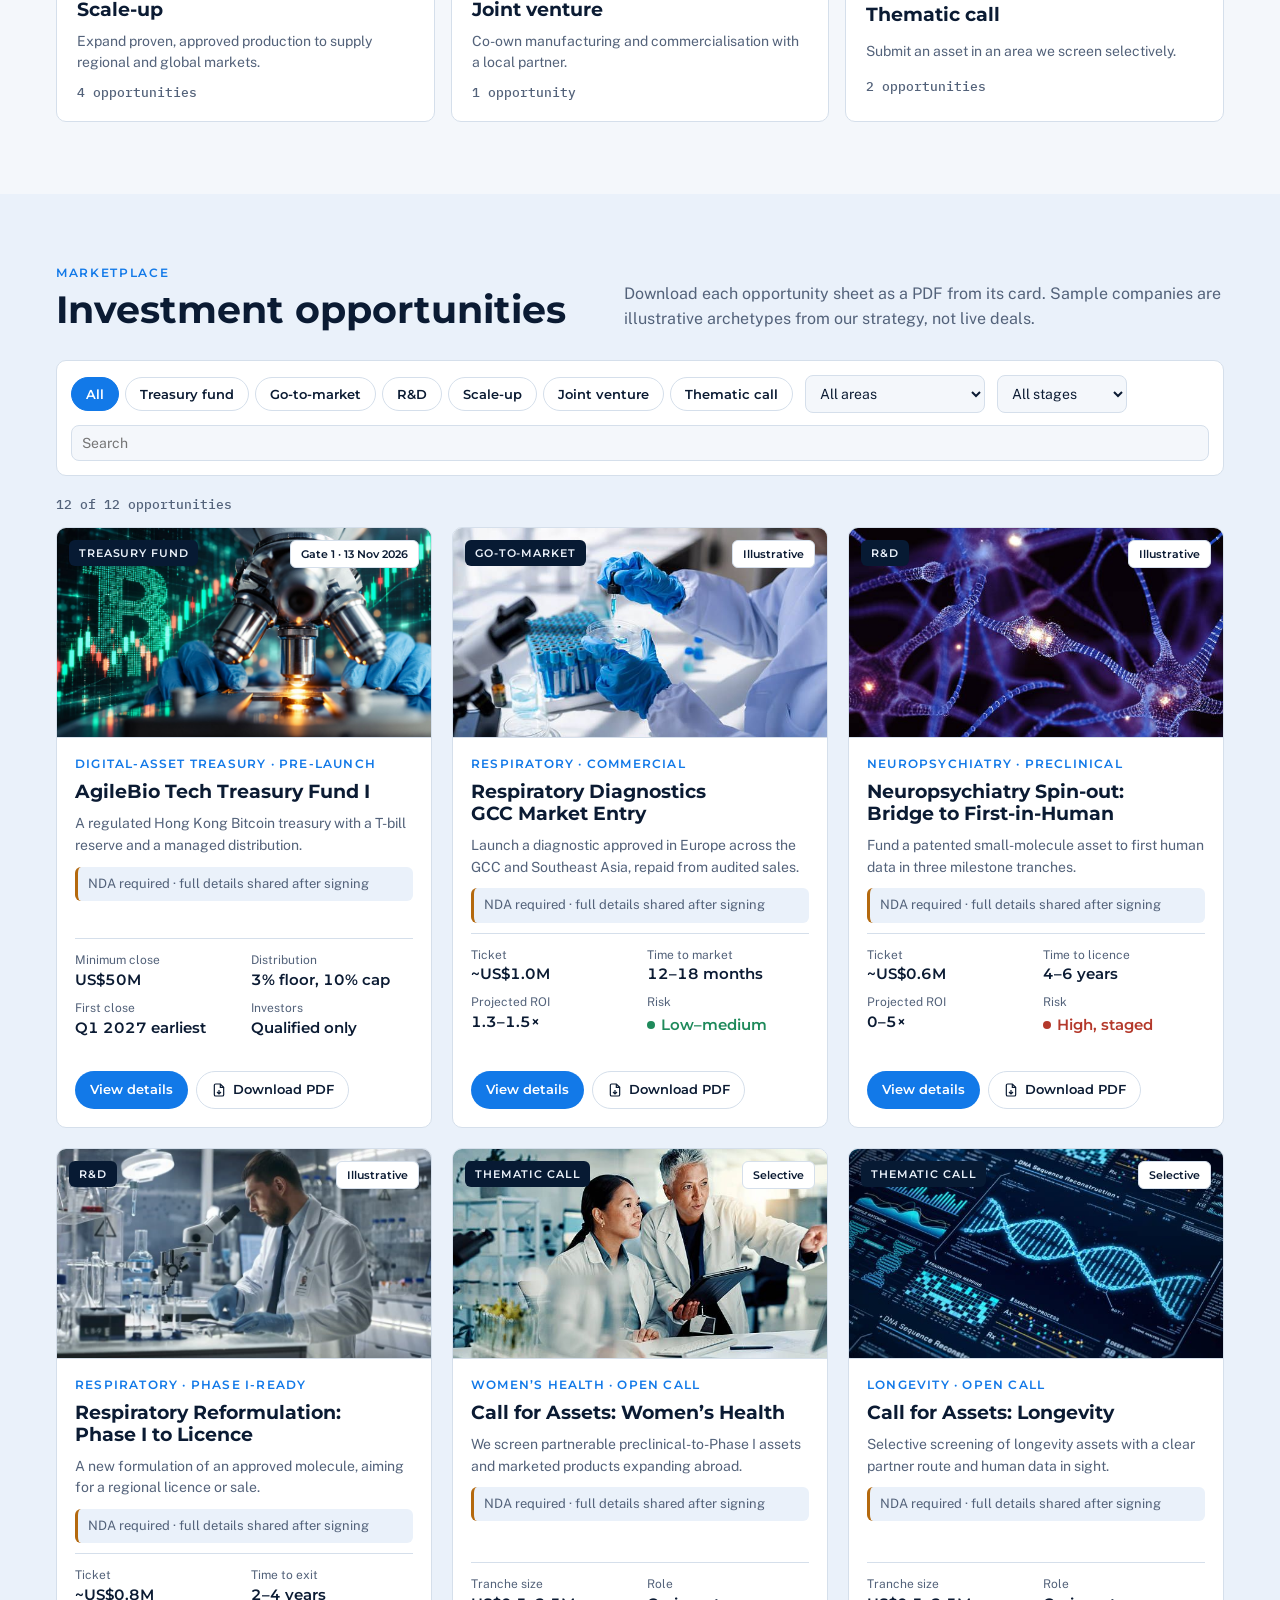
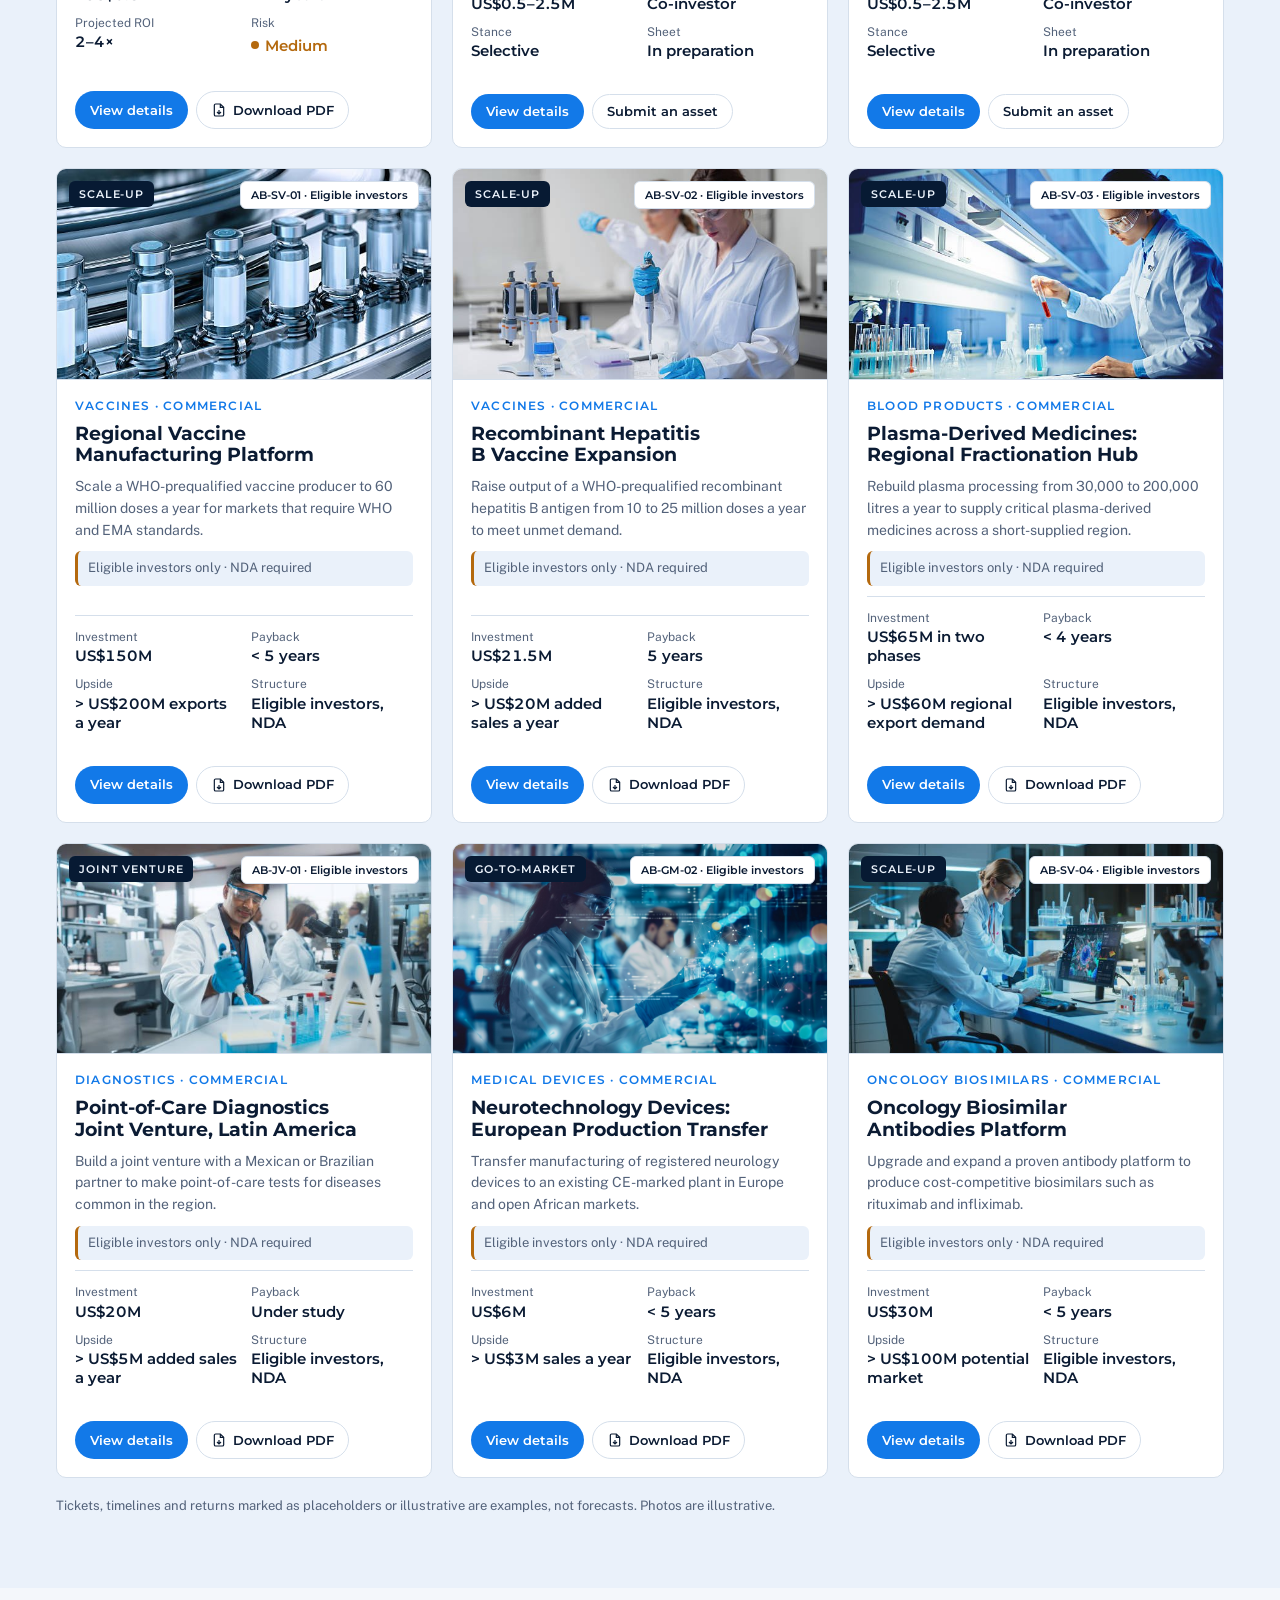
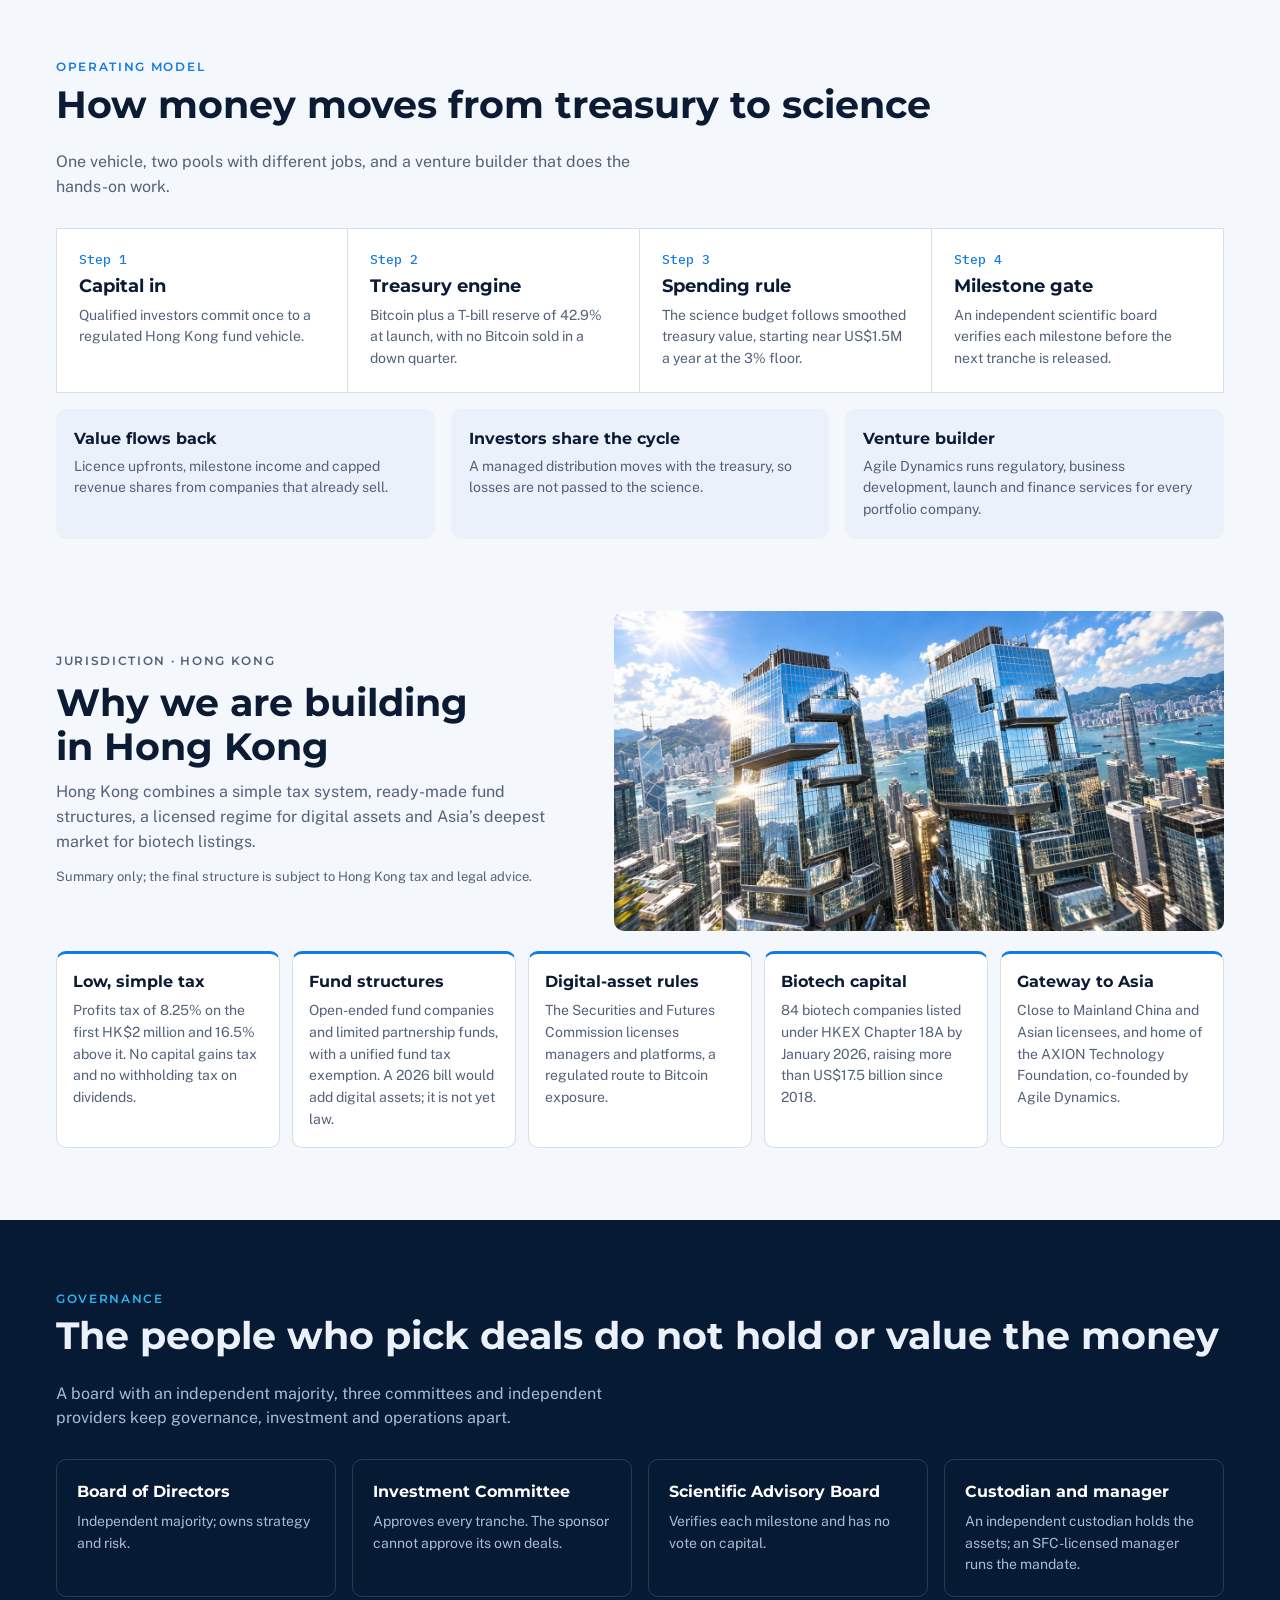
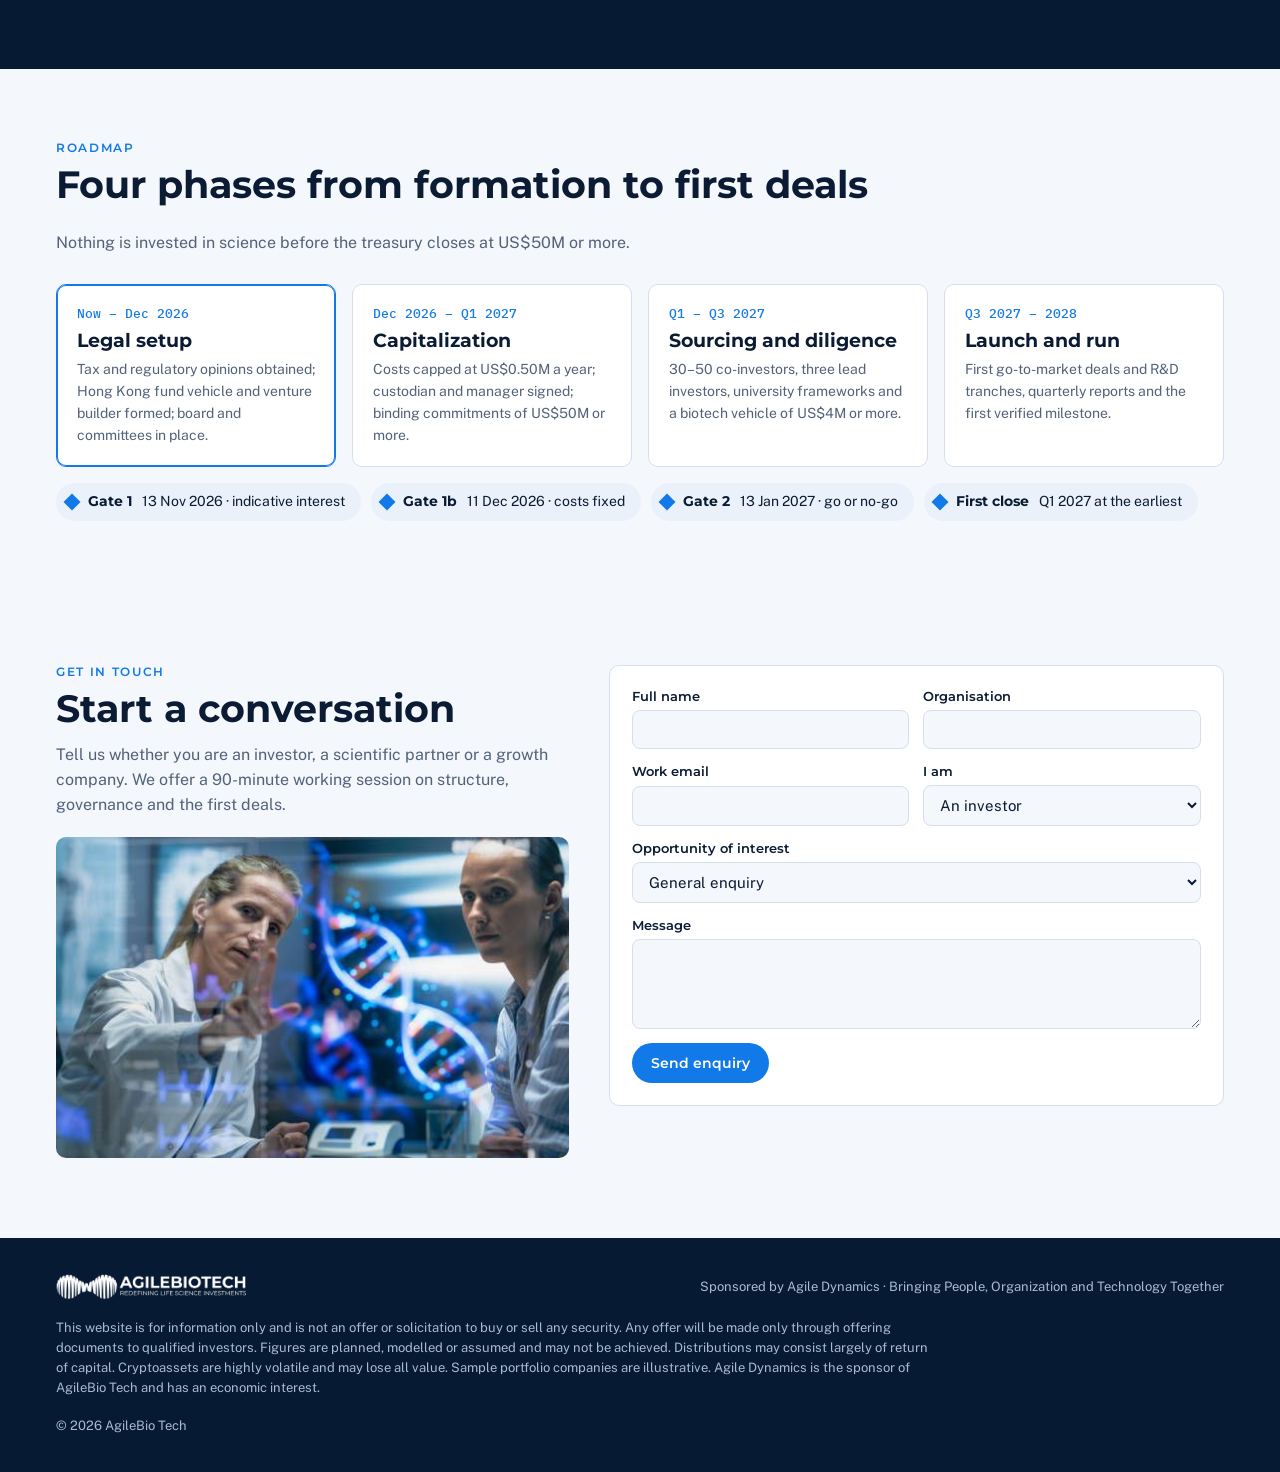
==== commit 028435b5: "Remove the "Draft for legal review" label from both pages Requested by the site owner. The yellow "D" ====
--- a/index.html
+++ b/index.html
@@ -243,10 +243,6 @@
 .contact .done{background:var(--surface-2);border-radius:8px;padding:12px;font-size:14px}
 @media (max-width:860px){.contact{grid-template-columns:1fr}.contact .row{grid-template-columns:1fr}}
 
-/* Draft notice (remove with the #draft-notice element after legal sign-off) */
-.draft-strip{background:var(--navy);border-bottom:1px solid rgba(255,255,255,.08);padding-block:8px}
-.draft-strip span{display:inline-block;background:#FFD166;color:#2B1D00;font:600 12px/1.4 var(--display);padding:3px 10px;border-radius:999px}
-
 footer{background:var(--navy);color:var(--navy-muted);font-size:13px}
 footer .wrap{padding-block:36px;display:grid;gap:18px}
 footer .fl{display:flex;flex-wrap:wrap;gap:20px;align-items:center;justify-content:space-between}
@@ -284,9 +280,6 @@
 }</style>
 </head>
 <body>
-
-<!-- Remove this element once legal review has approved the page for publication. -->
-<div class="draft-strip" id="draft-notice" role="note"><div class="wrap"><span>Draft for legal review · Not approved for distribution</span></div></div>
 
 <header class="top">
   <div class="wrap">
@@ -566,7 +559,6 @@
   'Full name':'Nombre completo','Organisation':'Organización','Work email':'Correo profesional','I am':'Soy',
   'An investor':'Inversor','A scientific partner':'Socio científico','A growth company':'Empresa en crecimiento','A service provider':'Proveedor de servicios',
   'Opportunity of interest':'Oportunidad de interés','General enquiry':'Consulta general','Message':'Mensaje','Send enquiry':'Enviar consulta',
-  'Draft for legal review · Not approved for distribution':'Borrador para revisión legal · No aprobado para su distribución',
   'Sponsored by Agile Dynamics · Bringing People, Organization and Technology Together':'Patrocinado por Agile Dynamics · Bringing People, Organization and Technology Together',
   'This website is for information only and is not an offer or solicitation to buy or sell any security. Any offer will be made only through offering documents to qualified investors. Figures are planned, modelled or assumed and may not be achieved. Distributions may consist largely of return of capital. Cryptoassets are highly volatile and may lose all value. Sample portfolio companies are illustrative. Agile Dynamics is the sponsor of AgileBio Tech and has an economic interest.':
     'Este sitio web tiene fines exclusivamente informativos y no constituye una oferta ni una solicitud de compra o venta de ningún valor. Cualquier oferta se realizará únicamente mediante documentos de oferta dirigidos a inversores cualificados. Las cifras son planificadas, modelizadas o supuestas y pueden no alcanzarse. Las distribuciones pueden consistir en gran parte en devolución de capital. Los criptoactivos son muy volátiles y pueden perder todo su valor. Las empresas de la cartera de muestra son ilustrativas. Agile Dynamics es el patrocinador de AgileBio Tech y tiene un interés económico.',
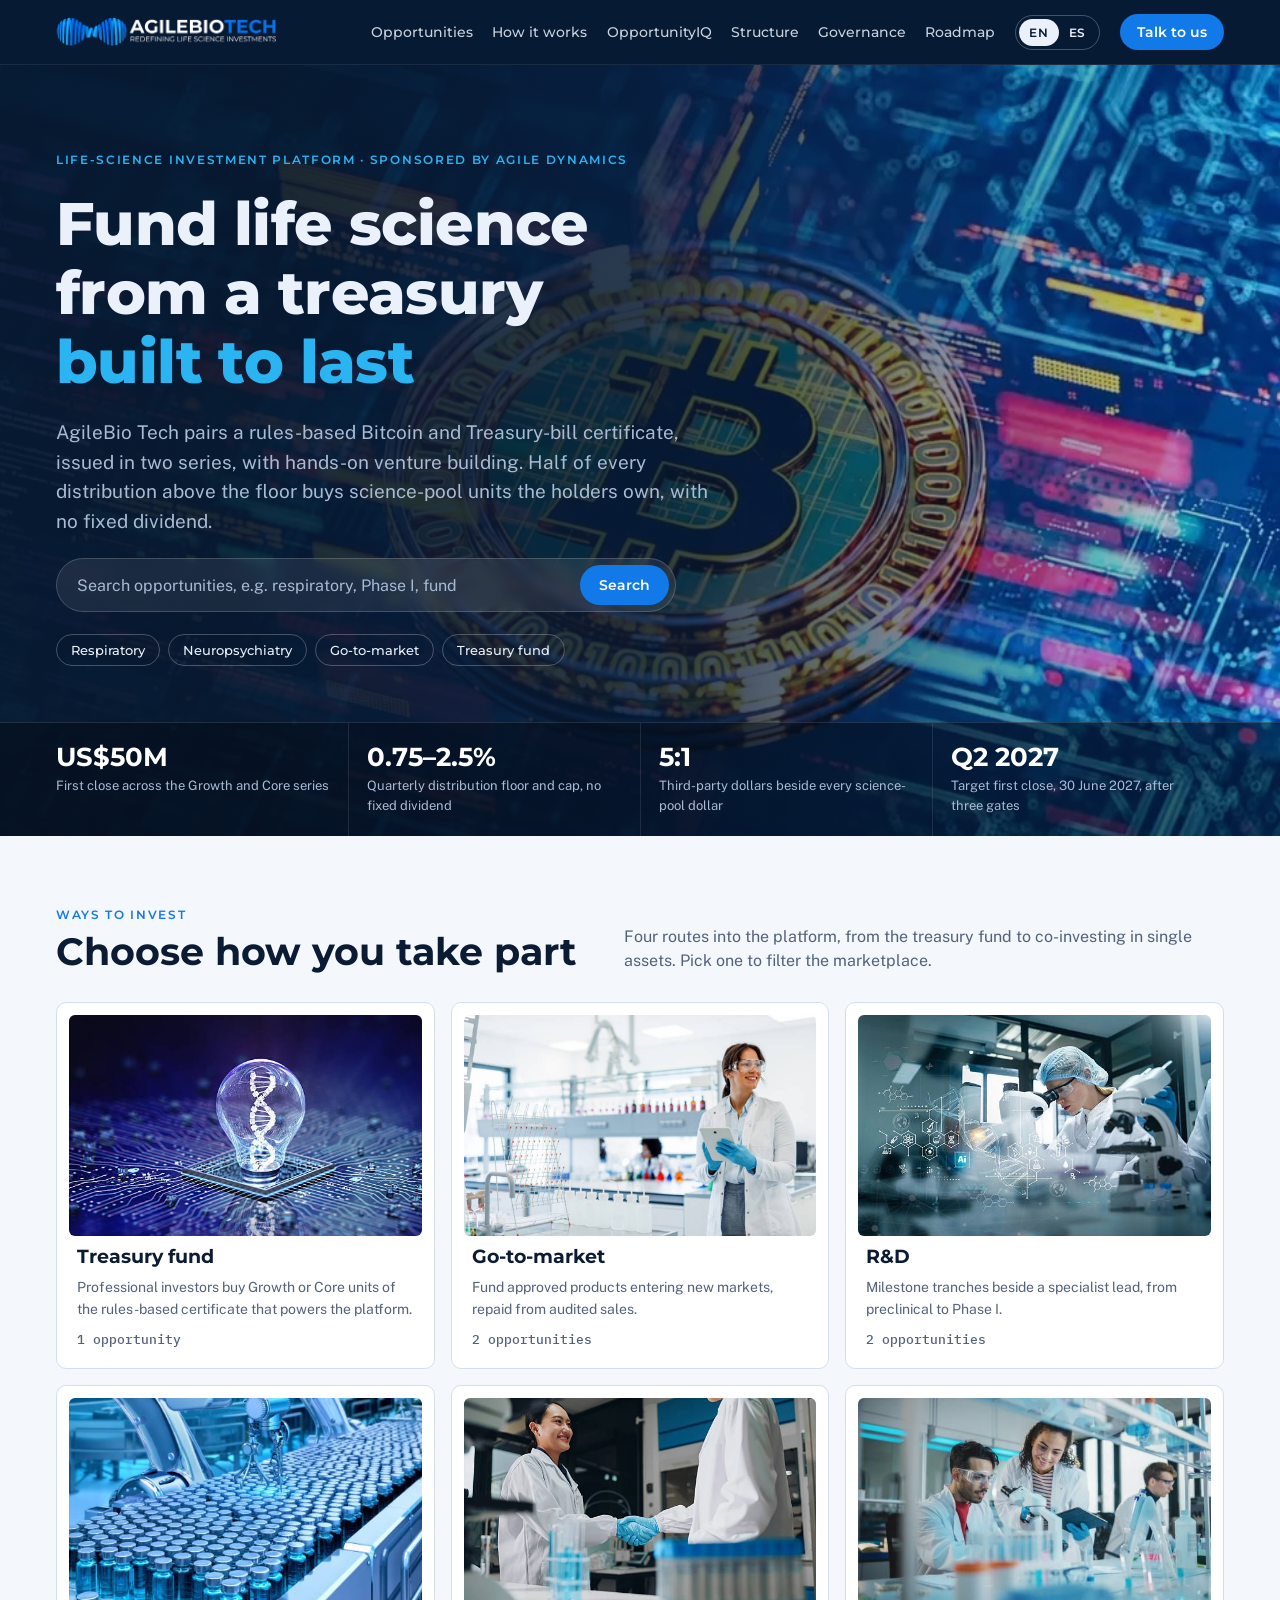
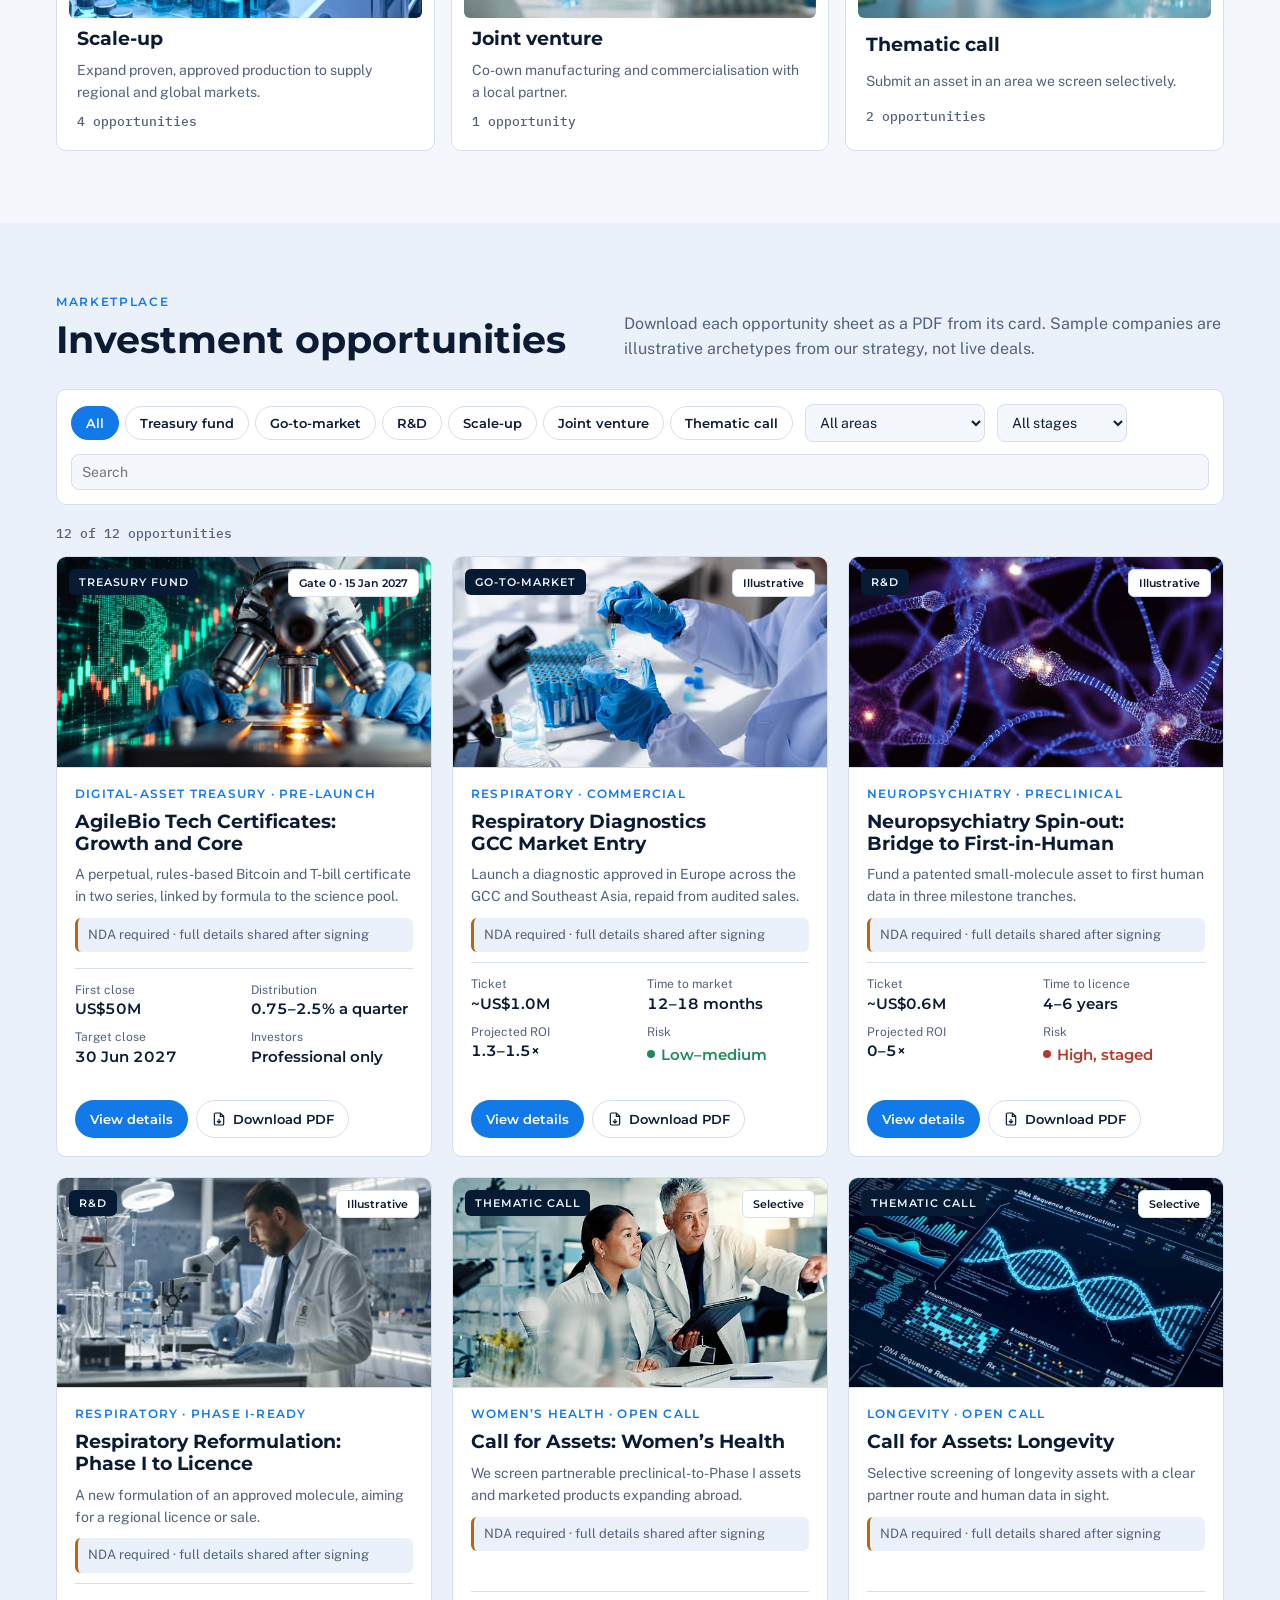
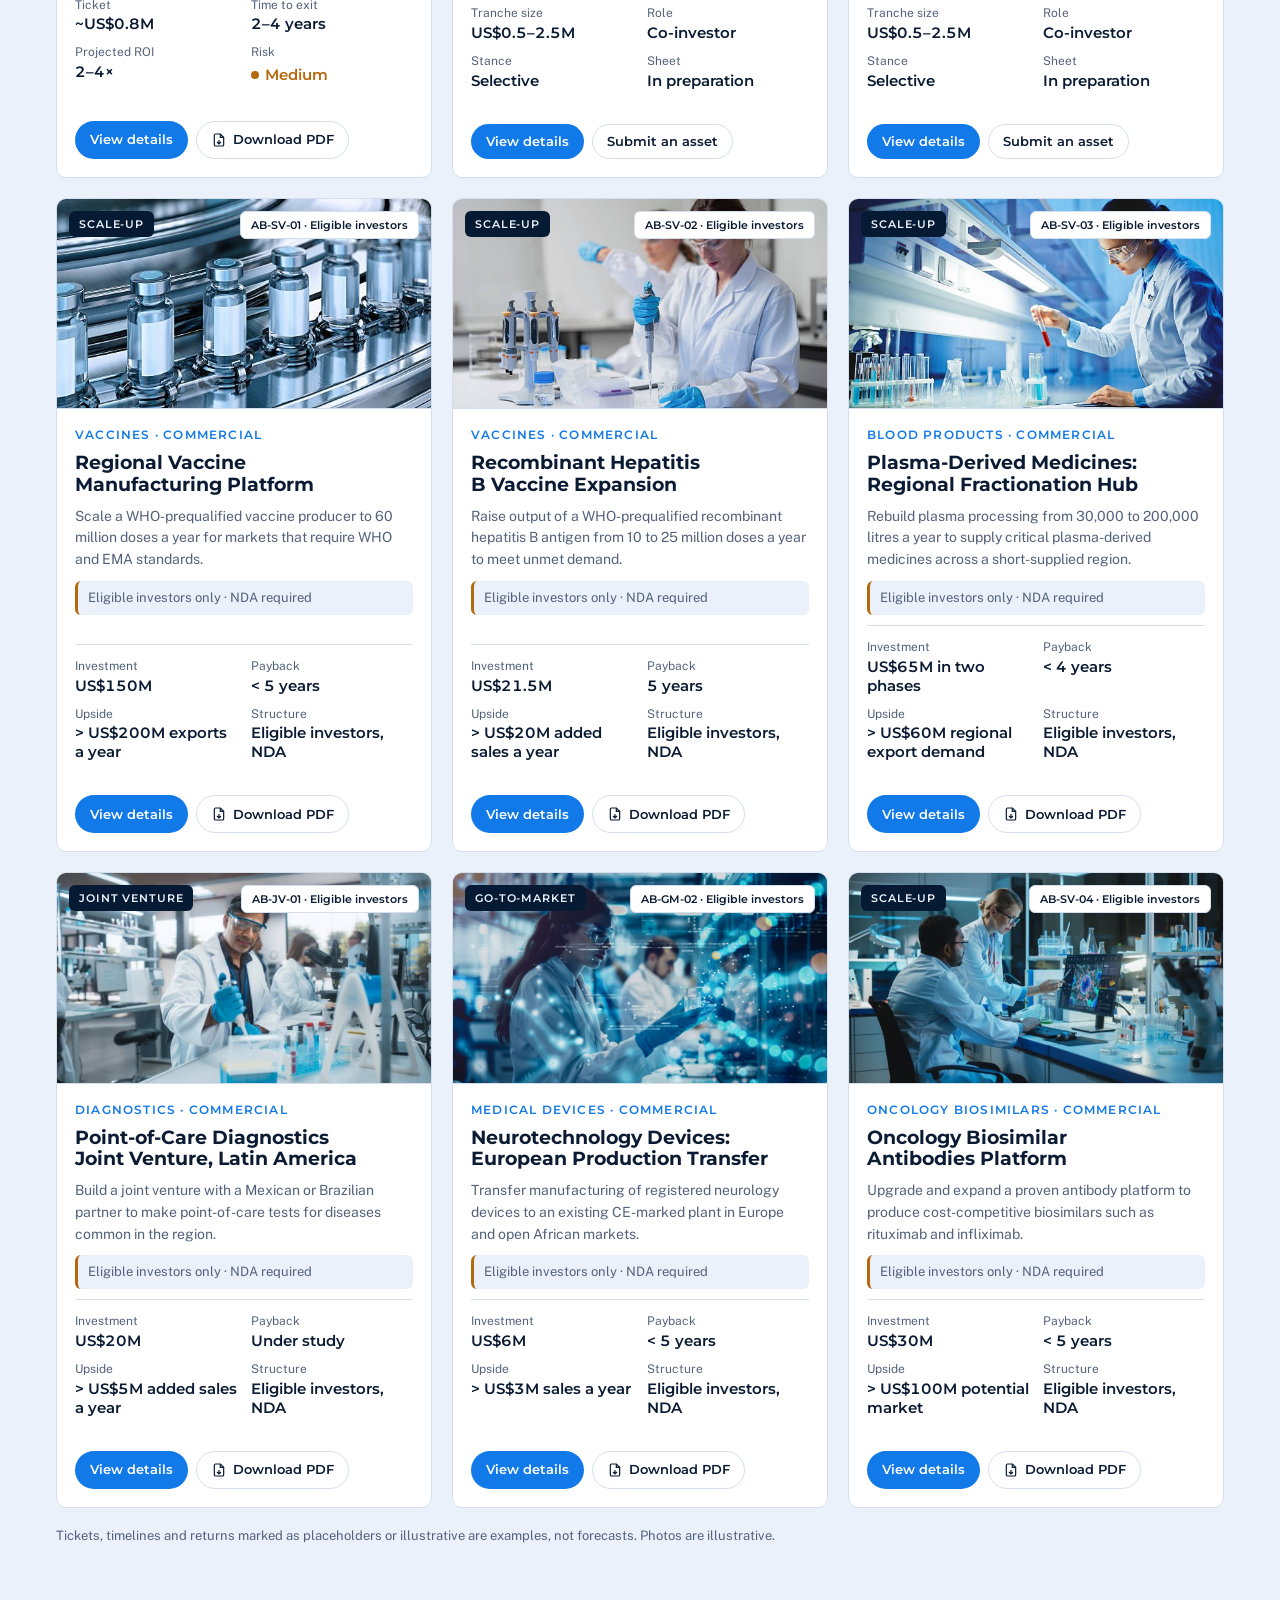
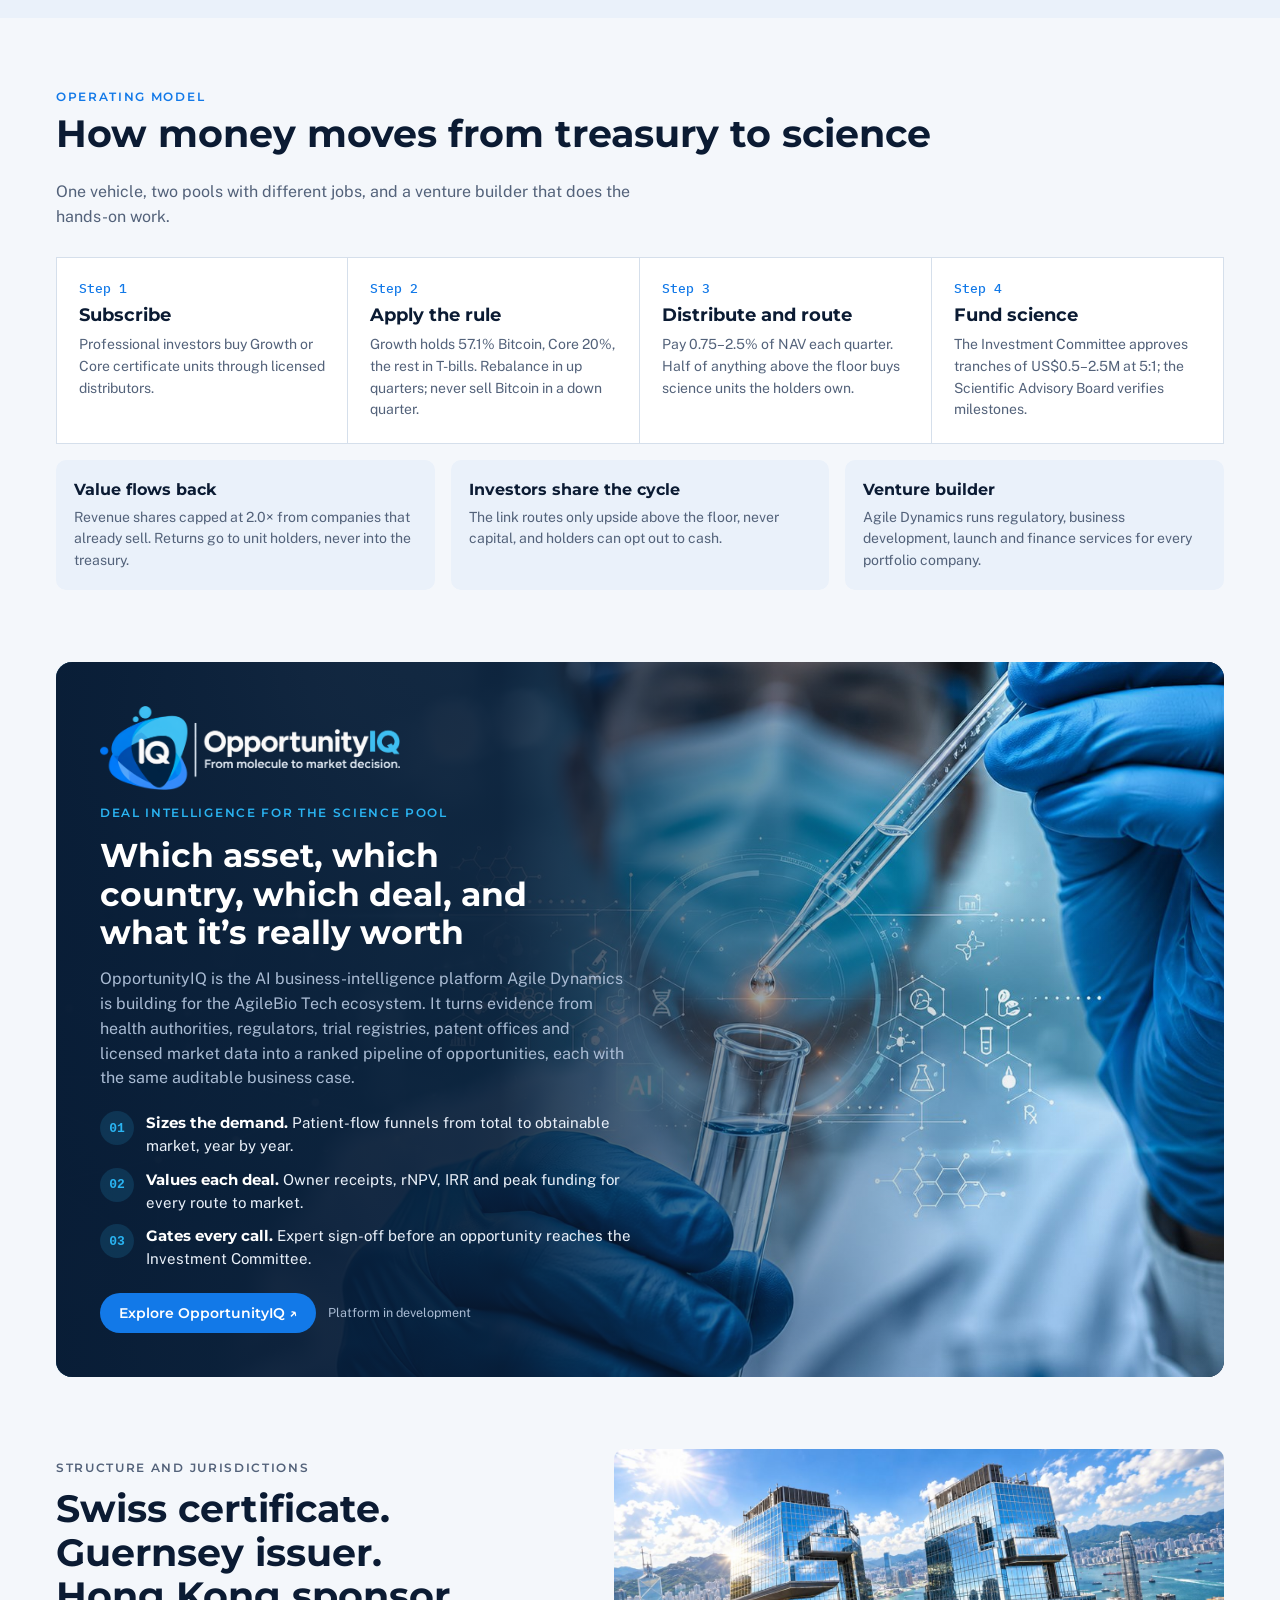
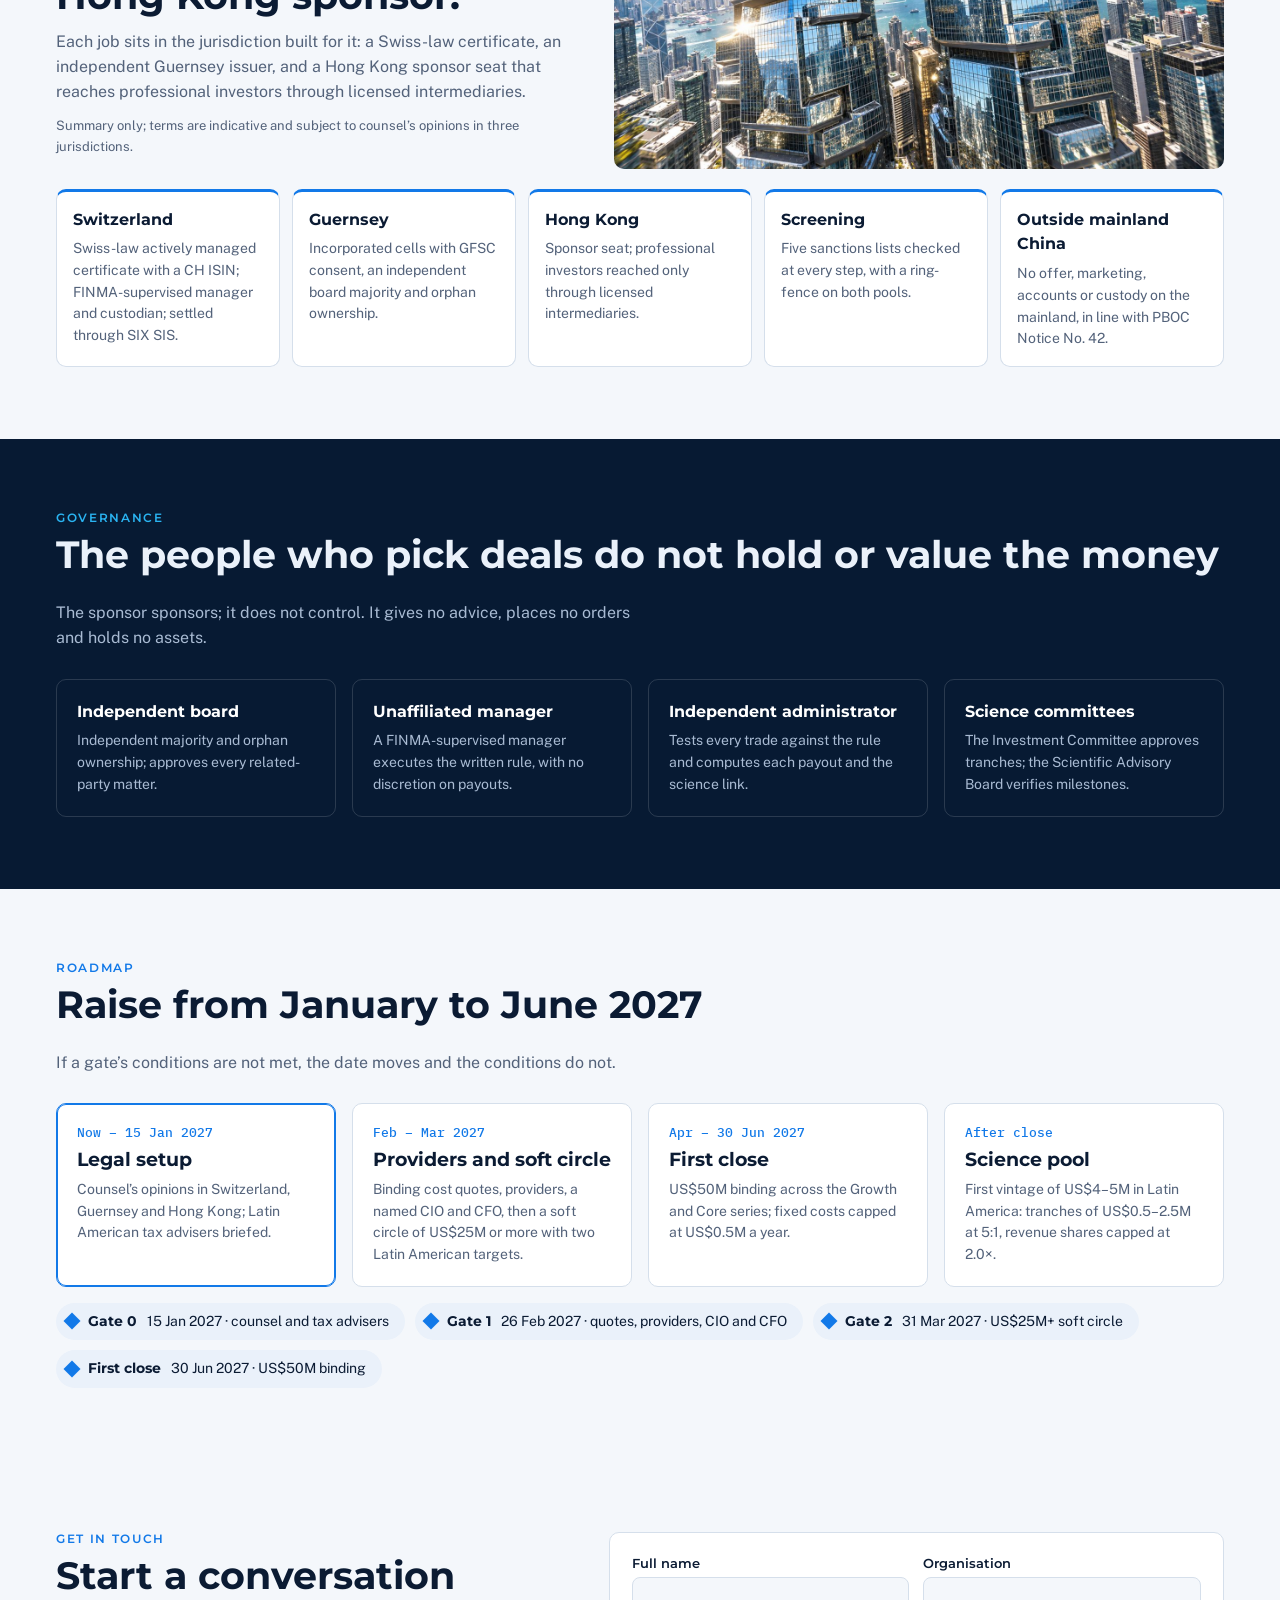
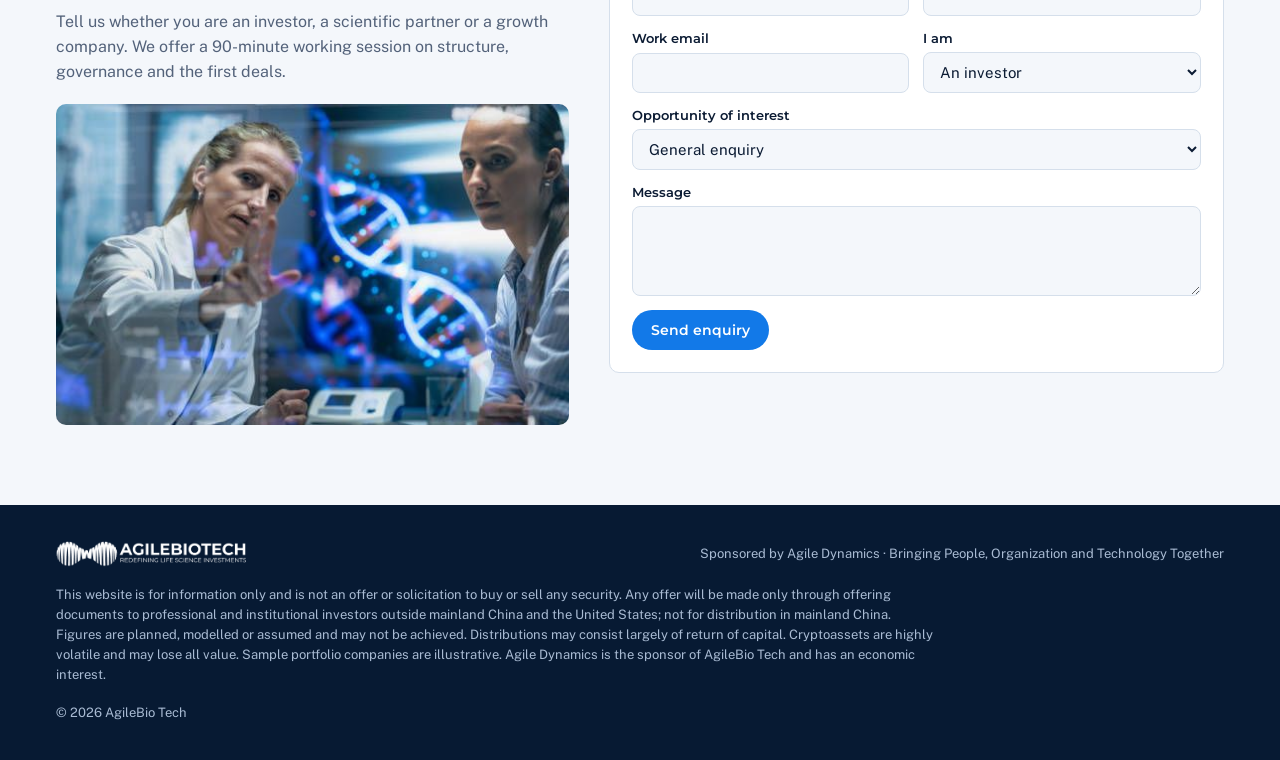
==== commit 0e19c528: "Update the AgileBio Tech page to the certificate structure and add OpportunityIQ The site owner supp" ====
--- a/index.html
+++ b/index.html
@@ -10,7 +10,7 @@
 <meta property="og:type" content="website">
 <meta property="og:site_name" content="AgileBio Tech">
 <meta property="og:title" content="AgileBio Tech: fund life science from a treasury built to last">
-<meta property="og:description" content="AgileBio Tech pairs a regulated Bitcoin treasury, structured in Hong Kong, with hands-on venture building. Science is funded through milestone-gated tranches, never through a fixed dividend.">
+<meta property="og:description" content="AgileBio Tech pairs a rules-based Bitcoin and Treasury-bill certificate, issued in two series, with hands-on venture building. Half of every distribution above the floor buys science-pool units the holders own, with no fixed dividend.">
 <meta property="og:url" content="https://biopharma-ecru.vercel.app/">
 <meta property="og:image" content="https://biopharma-ecru.vercel.app/img/og-agilebiotech.jpg">
 <meta property="og:image:type" content="image/jpeg">
@@ -62,18 +62,21 @@
 
 /* Masthead */
 header.top{position:sticky;top:env(safe-area-inset-top,0px);z-index:20;background:var(--navy);border-bottom:1px solid rgba(255,255,255,.08)}
-.top .wrap{display:flex;align-items:center;gap:24px;padding-block:14px}
+.top .wrap{display:flex;align-items:center;gap:20px;padding-block:14px}
 .logo img{height:30px;width:auto;display:block}
-nav.main{display:flex;gap:22px;margin-left:auto;flex-wrap:wrap}
+nav.main{display:flex;gap:clamp(14px,1.5vw,22px);margin-left:auto;flex-wrap:nowrap;white-space:nowrap}
+.logo{flex:none}.top .btn,.lang{flex:none;white-space:nowrap}
 nav.main a{color:var(--navy-ink);text-decoration:none;font:500 14px var(--display);opacity:.85}
 nav.main a:hover{opacity:1;color:var(--sky)}
 .top .btn{padding:10px 16px}
 .lang{display:flex;border:1px solid rgba(255,255,255,.25);border-radius:999px;padding:3px}
 .lang button{background:transparent;border:0;color:var(--navy-ink);font:600 12px var(--display);letter-spacing:.06em;padding:6px 10px;border-radius:999px;cursor:pointer}
 .lang button[aria-pressed="true"]{background:var(--navy-ink);color:var(--navy)}
+@media (max-width:1240px){nav.main a{font-size:13px}.top .wrap{gap:16px}}
+@media (max-width:1180px) and (min-width:1001px){.top .btn{display:none}}
 .menu-btn{display:none}
 /* Phones and small tablets: logo plus a menu button; links, language and contact open in a panel. */
-@media (max-width:900px){
+@media (max-width:1000px){
   .top .wrap{flex-wrap:wrap;column-gap:12px;row-gap:0}
   .menu-btn{order:1;display:inline-flex;align-items:center;justify-content:center;width:44px;height:44px;margin-left:auto;border:1px solid rgba(255,255,255,.25);border-radius:999px;background:transparent;color:var(--navy-ink);cursor:pointer}
   .menu-btn svg{width:20px;height:20px}
@@ -238,11 +241,31 @@
 .contact{display:grid;grid-template-columns:1fr 1.2fr;gap:40px;align-items:start}
 .contact form{background:var(--surface);border:1px solid var(--line);border-radius:var(--radius);padding:22px;display:grid;gap:14px}
 .contact label{display:grid;gap:6px;font:600 13px var(--display)}
-.contact input,.contact select,.contact textarea{width:100%;min-width:0;background:var(--bg);color:var(--ink);border:1px solid var(--line);border-radius:8px;padding:10px 12px;font:15px var(--body)}
+.contact input,.contact select,.contact textarea{background:var(--bg);color:var(--ink);border:1px solid var(--line);border-radius:8px;padding:10px 12px;font:15px var(--body)}
 .contact .row{display:grid;grid-template-columns:1fr 1fr;gap:14px}
 .contact .done{background:var(--surface-2);border-radius:8px;padding:12px;font-size:14px}
 @media (max-width:860px){.contact{grid-template-columns:1fr}.contact .row{grid-template-columns:1fr}}
 
+.hero .wrap>*,.contact>*,.contact form>*,.contact .row>*{min-width:0}
+.contact input,.contact select,.contact textarea{width:100%;min-width:0}
+.search input{width:100%}
+/* OpportunityIQ band */
+.oiq{position:relative;isolation:isolate;min-height:560px;background:var(--navy);color:var(--navy-ink);border-radius:16px;overflow:hidden;display:grid;grid-template-columns:1.15fr 1fr;align-items:stretch}
+.oiq .txt{position:relative;z-index:1;padding:44px;display:grid;gap:16px;align-content:center;min-width:0}
+.oiq .oiq-logo{width:min(300px,80%);height:auto;display:block}
+.oiq .eyebrow{color:var(--sky)}
+.oiq h2{font-size:clamp(24px,2.6vw,34px);color:#fff}
+.oiq p{color:var(--navy-muted)}
+.oiq ul{list-style:none;margin:4px 0 0;padding:0;display:grid;gap:10px}
+.oiq li{display:grid;grid-template-columns:34px 1fr;gap:12px;align-items:start;font-size:15px;color:var(--navy-ink)}
+.oiq li b{font-family:var(--display);color:#fff}
+.oiq li i{width:34px;height:34px;border-radius:50%;background:rgba(42,180,242,.15);color:var(--sky);display:grid;place-items:center;font:600 13px var(--mono);font-style:normal}
+.oiq .acts{display:flex;flex-wrap:wrap;gap:12px;align-items:center;margin-top:6px}
+.oiq .acts small{font-size:12.5px;color:var(--navy-muted)}
+.oiq .pic{position:absolute;inset:0;z-index:0}
+.oiq .pic img{position:absolute;inset:0;width:100%;height:100%;object-fit:cover;object-position:62% 50%}
+.oiq .pic::after{content:"";position:absolute;inset:0;background:linear-gradient(90deg,rgba(7,26,51,.97) 0%,rgba(7,26,51,.9) 38%,rgba(7,26,51,.45) 58%,rgba(7,26,51,.05) 80%)}
+@media (max-width:860px){.oiq{grid-template-columns:1fr}.oiq{min-height:0}.oiq .pic{position:relative;inset:auto;min-height:230px;order:-1}.oiq .pic img{object-position:68% 40%}.oiq .pic::after{background:linear-gradient(0deg,var(--navy) 0%,rgba(7,26,51,0) 60%)}.oiq .txt{padding:28px 20px}}
 footer{background:var(--navy);color:var(--navy-muted);font-size:13px}
 footer .wrap{padding-block:36px;display:grid;gap:18px}
 footer .fl{display:flex;flex-wrap:wrap;gap:20px;align-items:center;justify-content:space-between}
@@ -287,7 +310,8 @@
     <nav class="main" id="mainNav" aria-label="Main">
       <a href="#opportunities">Opportunities</a>
       <a href="#model">How it works</a>
-      <a href="#hongkong">Hong Kong</a>
+      <a href="#opportunityiq">OpportunityIQ</a>
+      <a href="#hongkong">Structure</a>
       <a href="#governance">Governance</a>
       <a href="#roadmap">Roadmap</a>
     </nav>
@@ -313,7 +337,7 @@
   <div class="wrap">
     <p class="eyebrow">Life-science investment platform · sponsored by Agile Dynamics</p>
     <h1 id="hero-title">Fund life science from a treasury <span>built to last</span></h1>
-    <p class="lede">AgileBio Tech pairs a regulated Bitcoin treasury, structured in Hong Kong, with hands-on venture building. Science is funded through milestone-gated tranches, never through a fixed dividend.</p>
+    <p class="lede">AgileBio Tech pairs a rules-based Bitcoin and Treasury-bill certificate, issued in two series, with hands-on venture building. Half of every distribution above the floor buys science-pool units the holders own, with no fixed dividend.</p>
     <form class="search" role="search" id="heroSearch">
       <input id="q-hero" type="search" aria-label="Search opportunities" placeholder="Search opportunities, e.g. respiratory, Phase I, fund">
       <button class="btn btn-primary" type="submit">Search</button>
@@ -327,10 +351,10 @@
   </div>
   <div class="stats">
     <div class="wrap">
-      <div class="stat"><div class="v">US$50M</div><div class="l">Minimum first close of the treasury fund</div></div>
-      <div class="stat"><div class="v">3% · 10%</div><div class="l">Distribution floor and cap, no fixed dividend</div></div>
-      <div class="stat"><div class="v">5:1</div><div class="l">Target co-investor leverage on every deal</div></div>
-      <div class="stat"><div class="v">Q1 2027</div><div class="l">Earliest first close, after three gates</div></div>
+      <div class="stat"><div class="v">US$50M</div><div class="l">First close across the Growth and Core series</div></div>
+      <div class="stat"><div class="v">0.75–2.5%</div><div class="l">Quarterly distribution floor and cap, no fixed dividend</div></div>
+      <div class="stat"><div class="v">5:1</div><div class="l">Third-party dollars beside every science-pool dollar</div></div>
+      <div class="stat"><div class="v">Q2 2027</div><div class="l">Target first close, 30 June 2027, after three gates</div></div>
     </div>
   </div>
 </section>
@@ -370,15 +394,35 @@
       <p class="sub">One vehicle, two pools with different jobs, and a venture builder that does the hands-on work.</p>
     </div>
     <div class="steps">
-      <div class="step"><span class="k">Step 1</span><h3>Capital in</h3><p>Qualified investors commit once to a regulated Hong Kong fund vehicle.</p></div>
-      <div class="step"><span class="k">Step 2</span><h3>Treasury engine</h3><p>Bitcoin plus a T-bill reserve of 42.9% at launch, with no Bitcoin sold in a down quarter.</p></div>
-      <div class="step"><span class="k">Step 3</span><h3>Spending rule</h3><p>The science budget follows smoothed treasury value, starting near US$1.5M a year at the 3% floor.</p></div>
-      <div class="step"><span class="k">Step 4</span><h3>Milestone gate</h3><p>An independent scientific board verifies each milestone before the next tranche is released.</p></div>
+      <div class="step"><span class="k">Step 1</span><h3>Subscribe</h3><p>Professional investors buy Growth or Core certificate units through licensed distributors.</p></div>
+      <div class="step"><span class="k">Step 2</span><h3>Apply the rule</h3><p>Growth holds 57.1% Bitcoin, Core 20%, the rest in T-bills. Rebalance in up quarters; never sell Bitcoin in a down quarter.</p></div>
+      <div class="step"><span class="k">Step 3</span><h3>Distribute and route</h3><p>Pay 0.75–2.5% of NAV each quarter. Half of anything above the floor buys science units the holders own.</p></div>
+      <div class="step"><span class="k">Step 4</span><h3>Fund science</h3><p>The Investment Committee approves tranches of US$0.5–2.5M at 5:1; the Scientific Advisory Board verifies milestones.</p></div>
     </div>
     <div class="flowback">
-      <div><b>Value flows back</b><p>Licence upfronts, milestone income and capped revenue shares from companies that already sell.</p></div>
-      <div><b>Investors share the cycle</b><p>A managed distribution moves with the treasury, so losses are not passed to the science.</p></div>
+      <div><b>Value flows back</b><p>Revenue shares capped at 2.0× from companies that already sell. Returns go to unit holders, never into the treasury.</p></div>
+      <div><b>Investors share the cycle</b><p>The link routes only upside above the floor, never capital, and holders can opt out to cash.</p></div>
       <div><b>Venture builder</b><p>Agile Dynamics runs regulatory, business development, launch and finance services for every portfolio company.</p></div>
+    </div>
+  </div>
+</section>
+
+<section class="band" id="opportunityiq" aria-labelledby="oiq-title" style="padding-top:0">
+  <div class="wrap">
+    <div class="oiq">
+      <div class="txt">
+        <img class="oiq-logo" src="/img/oiq-logo-white.png" alt="OpportunityIQ · From molecule to market decision">
+        <p class="eyebrow">Deal intelligence for the science pool</p>
+        <h2 id="oiq-title">Which asset, which country, which deal, and what it’s really worth</h2>
+        <p>OpportunityIQ is the AI business-intelligence platform Agile Dynamics is building for the AgileBio Tech ecosystem. It turns evidence from health authorities, regulators, trial registries, patent offices and licensed market data into a ranked pipeline of opportunities, each with the same auditable business case.</p>
+        <ul>
+          <li><i>01</i><span><b>Sizes the demand.</b> Patient-flow funnels from total to obtainable market, year by year.</span></li>
+          <li><i>02</i><span><b>Values each deal.</b> Owner receipts, rNPV, IRR and peak funding for every route to market.</span></li>
+          <li><i>03</i><span><b>Gates every call.</b> Expert sign-off before an opportunity reaches the Investment Committee.</span></li>
+        </ul>
+        <div class="acts"><a class="btn btn-primary" href="https://claude.ai/artifact/LnFbUs9WcrR5bHq4nSfhmz" target="_blank" rel="noopener">Explore OpportunityIQ ↗</a><small>Platform in development</small></div>
+      </div>
+      <div class="pic"><img src="/img/oiq-bg.jpg" alt="A gloved scientist adds a drop to a test tube, surrounded by AI and molecule icons" loading="lazy"></div>
     </div>
   </div>
 </section>
@@ -387,19 +431,19 @@
   <div class="wrap hk">
     <div class="hk-top">
       <div class="hk-intro">
-        <p class="eyebrow">Jurisdiction · Hong Kong</p>
-        <h2 id="hk-title">Why we are building in Hong Kong</h2>
-        <p>Hong Kong combines a simple tax system, ready-made fund structures, a licensed regime for digital assets and Asia’s deepest market for biotech listings.</p>
-        <p class="hk-note">Summary only; the final structure is subject to Hong Kong tax and legal advice.</p>
+        <p class="eyebrow">Structure and jurisdictions</p>
+        <h2 id="hk-title">Swiss certificate. Guernsey issuer. Hong Kong sponsor.</h2>
+        <p>Each job sits in the jurisdiction built for it: a Swiss-law certificate, an independent Guernsey issuer, and a Hong Kong sponsor seat that reaches professional investors through licensed intermediaries.</p>
+        <p class="hk-note">Summary only; terms are indicative and subject to counsel’s opinions in three jurisdictions.</p>
       </div>
       <img src="/img/hk-towers.jpg" alt="Glass office towers above Victoria Harbour, Hong Kong">
     </div>
     <div class="hk-grid">
-      <div><b>Low, simple tax</b><p>Profits tax of 8.25% on the first HK$2 million and 16.5% above it. No capital gains tax and no withholding tax on dividends.</p></div>
-      <div><b>Fund structures</b><p>Open-ended fund companies and limited partnership funds, with a unified fund tax exemption. A 2026 bill would add digital assets; it is not yet law.</p></div>
-      <div><b>Digital-asset rules</b><p>The Securities and Futures Commission licenses managers and platforms, a regulated route to Bitcoin exposure.</p></div>
-      <div><b>Biotech capital</b><p>84 biotech companies listed under HKEX Chapter 18A by January 2026, raising more than US$17.5 billion since 2018.</p></div>
-      <div><b>Gateway to Asia</b><p>Close to Mainland China and Asian licensees, and home of the AXION Technology Foundation, co-founded by Agile Dynamics.</p></div>
+      <div><b>Switzerland</b><p>Swiss-law actively managed certificate with a CH ISIN; FINMA-supervised manager and custodian; settled through SIX SIS.</p></div>
+      <div><b>Guernsey</b><p>Incorporated cells with GFSC consent, an independent board majority and orphan ownership.</p></div>
+      <div><b>Hong Kong</b><p>Sponsor seat; professional investors reached only through licensed intermediaries.</p></div>
+      <div><b>Screening</b><p>Five sanctions lists checked at every step, with a ring-fence on both pools.</p></div>
+      <div><b>Outside mainland China</b><p>No offer, marketing, accounts or custody on the mainland, in line with PBOC Notice No. 42.</p></div>
     </div>
   </div>
 </section>
@@ -408,13 +452,13 @@
   <div class="wrap">
     <div class="section-head">
       <div><p class="eyebrow">Governance</p><h2 id="gov-title">The people who pick deals do not hold or value the money</h2></div>
-      <p class="sub">A board with an independent majority, three committees and independent providers keep governance, investment and operations apart.</p>
+      <p class="sub">The sponsor sponsors; it does not control. It gives no advice, places no orders and holds no assets.</p>
     </div>
     <div class="gov">
-      <div><b>Board of Directors</b><p>Independent majority; owns strategy and risk.</p></div>
-      <div><b>Investment Committee</b><p>Approves every tranche. The sponsor cannot approve its own deals.</p></div>
-      <div><b>Scientific Advisory Board</b><p>Verifies each milestone and has no vote on capital.</p></div>
-      <div><b>Custodian and manager</b><p>An independent custodian holds the assets; an SFC-licensed manager runs the mandate.</p></div>
+      <div><b>Independent board</b><p>Independent majority and orphan ownership; approves every related-party matter.</p></div>
+      <div><b>Unaffiliated manager</b><p>A FINMA-supervised manager executes the written rule, with no discretion on payouts.</p></div>
+      <div><b>Independent administrator</b><p>Tests every trade against the rule and computes each payout and the science link.</p></div>
+      <div><b>Science committees</b><p>The Investment Committee approves tranches; the Scientific Advisory Board verifies milestones.</p></div>
     </div>
   </div>
 </section>
@@ -422,20 +466,20 @@
 <section class="band" id="roadmap" aria-labelledby="road-title">
   <div class="wrap">
     <div class="section-head">
-      <div><p class="eyebrow">Roadmap</p><h2 id="road-title">Four phases from formation to first deals</h2></div>
-      <p class="sub">Nothing is invested in science before the treasury closes at US$50M or more.</p>
+      <div><p class="eyebrow">Roadmap</p><h2 id="road-title">Raise from January to June 2027</h2></div>
+      <p class="sub">If a gate’s conditions are not met, the date moves and the conditions do not.</p>
     </div>
     <div class="road">
-      <div class="phase on"><span class="d">Now – Dec 2026</span><h3>Legal setup</h3><p>Tax and regulatory opinions obtained; Hong Kong fund vehicle and venture builder formed; board and committees in place.</p></div>
-      <div class="phase"><span class="d">Dec 2026 – Q1 2027</span><h3>Capitalization</h3><p>Costs capped at US$0.50M a year; custodian and manager signed; binding commitments of US$50M or more.</p></div>
-      <div class="phase"><span class="d">Q1 – Q3 2027</span><h3>Sourcing and diligence</h3><p>30–50 co-investors, three lead investors, university frameworks and a biotech vehicle of US$4M or more.</p></div>
-      <div class="phase"><span class="d">Q3 2027 – 2028</span><h3>Launch and run</h3><p>First go-to-market deals and R&amp;D tranches, quarterly reports and the first verified milestone.</p></div>
+      <div class="phase on"><span class="d">Now – 15 Jan 2027</span><h3>Legal setup</h3><p>Counsel’s opinions in Switzerland, Guernsey and Hong Kong; Latin American tax advisers briefed.</p></div>
+      <div class="phase"><span class="d">Feb – Mar 2027</span><h3>Providers and soft circle</h3><p>Binding cost quotes, providers, a named CIO and CFO, then a soft circle of US$25M or more with two Latin American targets.</p></div>
+      <div class="phase"><span class="d">Apr – 30 Jun 2027</span><h3>First close</h3><p>US$50M binding across the Growth and Core series; fixed costs capped at US$0.5M a year.</p></div>
+      <div class="phase"><span class="d">After close</span><h3>Science pool</h3><p>First vintage of US$4–5M in Latin America: tranches of US$0.5–2.5M at 5:1, revenue shares capped at 2.0×.</p></div>
     </div>
     <div class="gates" aria-label="Decision gates">
-      <span class="gate"><i></i><b>Gate 1</b> 13 Nov 2026 · indicative interest</span>
-      <span class="gate"><i></i><b>Gate 1b</b> 11 Dec 2026 · costs fixed</span>
-      <span class="gate"><i></i><b>Gate 2</b> 13 Jan 2027 · go or no-go</span>
-      <span class="gate"><i></i><b>First close</b> Q1 2027 at the earliest</span>
+      <span class="gate"><i></i><b>Gate 0</b> 15 Jan 2027 · counsel and tax advisers</span>
+      <span class="gate"><i></i><b>Gate 1</b> 26 Feb 2027 · quotes, providers, CIO and CFO</span>
+      <span class="gate"><i></i><b>Gate 2</b> 31 Mar 2027 · US$25M+ soft circle</span>
+      <span class="gate"><i></i><b>First close</b> 30 Jun 2027 · US$50M binding</span>
     </div>
   </div>
 </section>
@@ -469,7 +513,7 @@
 <footer>
   <div class="wrap">
     <div class="fl"><img src="/img/logo-white.png" alt="AgileBio Tech"><span>Sponsored by Agile Dynamics · Bringing People, Organization and Technology Together</span></div>
-    <p>This website is for information only and is not an offer or solicitation to buy or sell any security. Any offer will be made only through offering documents to qualified investors. Figures are planned, modelled or assumed and may not be achieved. Distributions may consist largely of return of capital. Cryptoassets are highly volatile and may lose all value. Sample portfolio companies are illustrative. Agile Dynamics is the sponsor of AgileBio Tech and has an economic interest.</p>
+    <p>This website is for information only and is not an offer or solicitation to buy or sell any security. Any offer will be made only through offering documents to professional and institutional investors outside mainland China and the United States; not for distribution in mainland China. Figures are planned, modelled or assumed and may not be achieved. Distributions may consist largely of return of capital. Cryptoassets are highly volatile and may lose all value. Sample portfolio companies are illustrative. Agile Dynamics is the sponsor of AgileBio Tech and has an economic interest.</p>
     <p>© 2026 AgileBio Tech</p>
   </div>
 </footer>
@@ -489,10 +533,10 @@
 
 /* Static page text: English source → Spanish. Text nodes and a few attributes are swapped by exact match. */
 const ES = {
-  'Opportunities':'Oportunidades','How it works':'Cómo funciona','Governance':'Gobernanza','Roadmap':'Hoja de ruta','Talk to us':'Hable con nosotros',
+  'Opportunities':'Oportunidades','How it works':'Cómo funciona','Governance':'Gobernanza','Roadmap':'Hoja de ruta','Talk to us':'Contacto',
   'Life-science investment platform · sponsored by Agile Dynamics':'Plataforma de inversión en ciencias de la vida · patrocinada por Agile Dynamics',
   'Fund life science from a treasury':'Financie las ciencias de la vida desde una tesorería','built to last':'diseñada para durar',
-  'AgileBio Tech pairs a regulated Bitcoin treasury, structured in Hong Kong, with hands-on venture building. Science is funded through milestone-gated tranches, never through a fixed dividend.':
+  'AgileBio Tech pairs a rules-based Bitcoin and Treasury-bill certificate, issued in two series, with hands-on venture building. Half of every distribution above the floor buys science-pool units the holders own, with no fixed dividend.':
     'AgileBio Tech combina una tesorería regulada en Bitcoin, estructurada en Hong Kong, con la creación práctica de empresas. La ciencia se financia mediante tramos sujetos a hitos, nunca mediante un dividendo fijo.',
   'Search':'Buscar','Respiratory':'Respiratorio','Neuropsychiatry':'Neuropsiquiatría','Go-to-market':'Salida al mercado','Treasury fund':'Fondo de tesorería',
   'Minimum first close of the treasury fund':'Primer cierre mínimo del fondo de tesorería',
@@ -534,7 +578,7 @@
   'Gateway to Asia':'Puerta de entrada a Asia','Close to Mainland China and Asian licensees, and home of the AXION Technology Foundation, co-founded by Agile Dynamics.':
     'Cerca de China continental y de licenciatarios asiáticos, y sede de la AXION Technology Foundation, cofundada por Agile Dynamics.',
   'The people who pick deals do not hold or value the money':'Quienes eligen las operaciones no custodian ni valoran el dinero',
-  'A board with an independent majority, three committees and independent providers keep governance, investment and operations apart.':
+  'The sponsor sponsors; it does not control. It gives no advice, places no orders and holds no assets.':
     'Un consejo con mayoría independiente, tres comités y proveedores independientes mantienen separados la gobernanza, la inversión y las operaciones.',
   'Board of Directors':'Consejo de Administración','Independent majority; owns strategy and risk.':'Mayoría independiente; responsable de la estrategia y el riesgo.',
   'Investment Committee':'Comité de Inversiones','Approves every tranche. The sponsor cannot approve its own deals.':'Aprueba cada tramo. El patrocinador no puede aprobar sus propias operaciones.',
@@ -560,18 +604,87 @@
   'An investor':'Inversor','A scientific partner':'Socio científico','A growth company':'Empresa en crecimiento','A service provider':'Proveedor de servicios',
   'Opportunity of interest':'Oportunidad de interés','General enquiry':'Consulta general','Message':'Mensaje','Send enquiry':'Enviar consulta',
   'Sponsored by Agile Dynamics · Bringing People, Organization and Technology Together':'Patrocinado por Agile Dynamics · Bringing People, Organization and Technology Together',
-  'This website is for information only and is not an offer or solicitation to buy or sell any security. Any offer will be made only through offering documents to qualified investors. Figures are planned, modelled or assumed and may not be achieved. Distributions may consist largely of return of capital. Cryptoassets are highly volatile and may lose all value. Sample portfolio companies are illustrative. Agile Dynamics is the sponsor of AgileBio Tech and has an economic interest.':
-    'Este sitio web tiene fines exclusivamente informativos y no constituye una oferta ni una solicitud de compra o venta de ningún valor. Cualquier oferta se realizará únicamente mediante documentos de oferta dirigidos a inversores cualificados. Las cifras son planificadas, modelizadas o supuestas y pueden no alcanzarse. Las distribuciones pueden consistir en gran parte en devolución de capital. Los criptoactivos son muy volátiles y pueden perder todo su valor. Las empresas de la cartera de muestra son ilustrativas. Agile Dynamics es el patrocinador de AgileBio Tech y tiene un interés económico.',
+  'This website is for information only and is not an offer or solicitation to buy or sell any security. Any offer will be made only through offering documents to professional and institutional investors outside mainland China and the United States; not for distribution in mainland China. Figures are planned, modelled or assumed and may not be achieved. Distributions may consist largely of return of capital. Cryptoassets are highly volatile and may lose all value. Sample portfolio companies are illustrative. Agile Dynamics is the sponsor of AgileBio Tech and has an economic interest.':
+    'Este sitio web tiene fines exclusivamente informativos y no constituye una oferta ni una solicitud de compra o venta de ningún valor. Cualquier oferta se realizará únicamente mediante documentos de oferta dirigidos a inversores profesionales e institucionales fuera de China continental y de Estados Unidos; no se distribuye en China continental. Las cifras son planificadas, modelizadas o supuestas y pueden no alcanzarse. Las distribuciones pueden consistir en gran parte en devolución de capital. Los criptoactivos son muy volátiles y pueden perder todo su valor. Las empresas de la cartera de muestra son ilustrativas. Agile Dynamics es el patrocinador de AgileBio Tech y tiene un interés económico.',
   /* attributes */
-  'Menu':'Menú',
   'Search opportunities, e.g. respiratory, Phase I, fund':'Buscar oportunidades, p. ej. respiratorio, Fase I, fondo',
   'Search opportunities':'Buscar oportunidades','Popular searches':'Búsquedas frecuentes','Filter opportunities':'Filtrar oportunidades',
   'Therapeutic area':'Área terapéutica','Stage':'Etapa','Main':'Principal','Decision gates':'Controles de decisión','Back to top':'Volver arriba',
   'AgileBio Tech home':'Inicio de AgileBio Tech','Language':'Idioma',
   'Glass office towers above Victoria Harbour, Hong Kong':'Torres de oficinas de cristal sobre el puerto Victoria, Hong Kong',
-  'Two researchers discussing a DNA visualization':'Dos investigadoras conversando ante una visualización de ADN'
+  'Two researchers discussing a DNA visualization':'Dos investigadoras conversando ante una visualización de ADN',
+  'AgileBio Tech pairs a rules-based Bitcoin and Treasury-bill certificate, issued in two series, with hands-on venture building. Half of every distribution above the floor buys science-pool units the holders own, with no fixed dividend.':'AgileBio Tech combina un certificado de Bitcoin y letras del Tesoro basado en reglas, emitido en dos series, con la creación práctica de empresas. La mitad de cada distribución por encima del mínimo compra participaciones del fondo científico que pertenecen a los titulares, sin dividendo fijo.',
+  'First close across the Growth and Core series':'Primer cierre entre las series Growth y Core',
+  'Quarterly distribution floor and cap, no fixed dividend':'Mínimo y máximo de distribución trimestral, sin dividendo fijo',
+  'Third-party dollars beside every science-pool dollar':'Dólares de terceros junto a cada dólar del fondo científico',
+  'Q2 2027':'T2 2027',
+  'Target first close, 30 June 2027, after three gates':'Primer cierre objetivo, 30 de junio de 2027, tras tres controles',
+  'Subscribe':'Suscribir',
+  'Professional investors buy Growth or Core certificate units through licensed distributors.':'Los inversores profesionales compran participaciones Growth o Core a través de distribuidores con licencia.',
+  'Apply the rule':'Aplicar la regla',
+  'Growth holds 57.1% Bitcoin, Core 20%, the rest in T-bills. Rebalance in up quarters; never sell Bitcoin in a down quarter.':'Growth mantiene un 57,1 % en Bitcoin y Core un 20 %, el resto en letras del Tesoro. Se reequilibra en trimestres alcistas; nunca se vende Bitcoin en un trimestre bajista.',
+  'Distribute and route':'Distribuir y canalizar',
+  'Pay 0.75–2.5% of NAV each quarter. Half of anything above the floor buys science units the holders own.':'Se paga el 0,75–2,5 % del valor liquidativo cada trimestre. La mitad de lo que supere el mínimo compra participaciones científicas de los titulares.',
+  'Fund science':'Financiar la ciencia',
+  'The Investment Committee approves tranches of US$0.5–2.5M at 5:1; the Scientific Advisory Board verifies milestones.':'El Comité de Inversiones aprueba tramos de 0,5–2,5 M US$ con apalancamiento 5:1; el Comité Científico Asesor verifica los hitos.',
+  'Revenue shares capped at 2.0× from companies that already sell. Returns go to unit holders, never into the treasury.':'Participaciones en ingresos con tope de 2,0× de empresas que ya venden. Los retornos van a los titulares, nunca a la tesorería.',
+  'The link routes only upside above the floor, never capital, and holders can opt out to cash.':'El vínculo canaliza solo la ganancia por encima del mínimo, nunca el capital, y los titulares pueden optar por efectivo.',
+  'Deal intelligence for the science pool':'Inteligencia de operaciones para el fondo científico',
+  'Which asset, which country, which deal, and what it’s really worth':'Qué activo, qué país, qué acuerdo y cuánto vale realmente',
+  'OpportunityIQ is the AI business-intelligence platform Agile Dynamics is building for the AgileBio Tech ecosystem. It turns evidence from health authorities, regulators, trial registries, patent offices and licensed market data into a ranked pipeline of opportunities, each with the same auditable business case.':'OpportunityIQ es la plataforma de inteligencia de negocio con IA que Agile Dynamics está desarrollando para el ecosistema AgileBio Tech. Convierte la evidencia de autoridades sanitarias, reguladores, registros de ensayos, oficinas de patentes y datos de mercado con licencia en una cartera clasificada de oportunidades, cada una con el mismo caso de negocio auditable.',
+  'Sizes the demand.':'Dimensiona la demanda.',
+  'Patient-flow funnels from total to obtainable market, year by year.':'Embudos de pacientes desde el mercado total hasta el alcanzable, año a año.',
+  'Values each deal.':'Valora cada acuerdo.',
+  'Owner receipts, rNPV, IRR and peak funding for every route to market.':'Cobros del titular, VPNr, TIR y financiación máxima para cada vía de acceso al mercado.',
+  'Gates every call.':'Controla cada decisión.',
+  'Expert sign-off before an opportunity reaches the Investment Committee.':'Validación experta antes de que una oportunidad llegue al Comité de Inversiones.',
+  'Explore OpportunityIQ ↗':'Descubra OpportunityIQ ↗',
+  'Platform in development':'Plataforma en desarrollo',
+  'OpportunityIQ · From molecule to market decision':'OpportunityIQ · De la molécula a la decisión de mercado',
+  'A gloved scientist adds a drop to a test tube, surrounded by AI and molecule icons':'Un científico con guantes añade una gota a un tubo de ensayo, rodeado de iconos de IA y moléculas',
+  'Structure':'Estructura',
+  'Structure and jurisdictions':'Estructura y jurisdicciones',
+  'Swiss certificate. Guernsey issuer. Hong Kong sponsor.':'Certificado suizo. Emisor en Guernsey. Patrocinador en Hong Kong.',
+  'Each job sits in the jurisdiction built for it: a Swiss-law certificate, an independent Guernsey issuer, and a Hong Kong sponsor seat that reaches professional investors through licensed intermediaries.':'Cada función está en la jurisdicción pensada para ella: un certificado de derecho suizo, un emisor independiente en Guernsey y una sede del patrocinador en Hong Kong que llega a inversores profesionales a través de intermediarios con licencia.',
+  'Summary only; terms are indicative and subject to counsel’s opinions in three jurisdictions.':'Solo un resumen; los términos son indicativos y están sujetos a dictámenes jurídicos en tres jurisdicciones.',
+  'Switzerland':'Suiza',
+  'Swiss-law actively managed certificate with a CH ISIN; FINMA-supervised manager and custodian; settled through SIX SIS.':'Certificado de gestión activa de derecho suizo con ISIN CH; gestor y custodio supervisados por FINMA; liquidación a través de SIX SIS.',
+  'Incorporated cells with GFSC consent, an independent board majority and orphan ownership.':'Células constituidas con autorización de la GFSC, mayoría independiente en el consejo y propiedad huérfana.',
+  'Sponsor seat; professional investors reached only through licensed intermediaries.':'Sede del patrocinador; se llega a inversores profesionales solo mediante intermediarios con licencia.',
+  'Screening':'Verificación',
+  'Five sanctions lists checked at every step, with a ring-fence on both pools.':'Cinco listas de sanciones verificadas en cada paso, con un perímetro de aislamiento en ambos fondos.',
+  'Outside mainland China':'Fuera de China continental',
+  'No offer, marketing, accounts or custody on the mainland, in line with PBOC Notice No. 42.':'Sin oferta, promoción, cuentas ni custodia en China continental, conforme al Aviso n.º 42 del PBOC.',
+  'Independent board':'Consejo independiente',
+  'Independent majority and orphan ownership; approves every related-party matter.':'Mayoría independiente y propiedad huérfana; aprueba toda operación con partes vinculadas.',
+  'Unaffiliated manager':'Gestor no vinculado',
+  'A FINMA-supervised manager executes the written rule, with no discretion on payouts.':'Un gestor supervisado por FINMA ejecuta la regla escrita, sin discrecionalidad sobre los pagos.',
+  'Independent administrator':'Administrador independiente',
+  'Tests every trade against the rule and computes each payout and the science link.':'Comprueba cada operación frente a la regla y calcula cada pago y el vínculo científico.',
+  'Science committees':'Comités científicos',
+  'The Investment Committee approves tranches; the Scientific Advisory Board verifies milestones.':'El Comité de Inversiones aprueba los tramos; el Comité Científico Asesor verifica los hitos.',
+  'The sponsor sponsors; it does not control. It gives no advice, places no orders and holds no assets.':'El patrocinador patrocina; no controla. No asesora, no da órdenes y no custodia activos.',
+  'Raise from January to June 2027':'Captación de enero a junio de 2027',
+  'If a gate’s conditions are not met, the date moves and the conditions do not.':'Si no se cumplen las condiciones de un control, se mueve la fecha, no las condiciones.',
+  'Now – 15 Jan 2027':'Hoy – 15 ene. 2027',
+  'Counsel’s opinions in Switzerland, Guernsey and Hong Kong; Latin American tax advisers briefed.':'Dictámenes jurídicos en Suiza, Guernsey y Hong Kong; asesores fiscales latinoamericanos informados.',
+  'Feb – Mar 2027':'Feb. – mar. 2027',
+  'Providers and soft circle':'Proveedores y compromisos indicativos',
+  'Binding cost quotes, providers, a named CIO and CFO, then a soft circle of US$25M or more with two Latin American targets.':'Presupuestos vinculantes, proveedores, un CIO y un CFO designados y, después, compromisos indicativos de 25 M US$ o más con dos objetivos en América Latina.',
+  'Apr – 30 Jun 2027':'Abr. – 30 jun. 2027',
+  'US$50M binding across the Growth and Core series; fixed costs capped at US$0.5M a year.':'50 M US$ vinculantes entre las series Growth y Core; costes fijos limitados a 0,5 M US$ al año.',
+  'After close':'Tras el cierre',
+  'Science pool':'Fondo científico',
+  'First vintage of US$4–5M in Latin America: tranches of US$0.5–2.5M at 5:1, revenue shares capped at 2.0×.':'Primera cosecha de 4–5 M US$ en América Latina: tramos de 0,5–2,5 M US$ con apalancamiento 5:1 y participaciones en ingresos con tope de 2,0×.',
+  'Menu':'Menú',
+  'Gate 0':'Control 0',
+  '15 Jan 2027 · counsel and tax advisers':'15 ene. 2027 · asesores jurídicos y fiscales',
+  '26 Feb 2027 · quotes, providers, CIO and CFO':'26 feb. 2027 · presupuestos, proveedores, CIO y CFO',
+  '31 Mar 2027 · US$25M+ soft circle':'31 mar. 2027 · compromisos indicativos de 25 M US$ o más',
+  '30 Jun 2027 · US$50M binding':'30 jun. 2027 · 50 M US$ vinculantes'
 };
 
+/* Dynamic UI strings */
 const ENQUIRY_EMAIL = 'paul.lalovich@agiledynamics.co';
 
 /* Dynamic UI strings */
@@ -586,7 +699,7 @@
       sent:n=>`Gracias, ${n}. Su aplicación de correo debería abrirse con la consulta lista para enviar. Si no se abre, escriba a ${ENQUIRY_EMAIL}.`}
 };
 const TYPES = [
-  {id:'Treasury fund', es:'Fondo de tesorería', img:'/img/tile-fund.jpg', blurb:'Qualified investors commit to the regulated Hong Kong treasury fund that powers the platform.', blurbEs:'Los inversores cualificados se comprometen con el fondo de tesorería regulado en Hong Kong que impulsa la plataforma.'},
+  {id:'Treasury fund', es:'Fondo de tesorería', img:'/img/tile-fund.jpg', blurb:'Professional investors buy Growth or Core units of the rules-based certificate that powers the platform.', blurbEs:'Los inversores profesionales compran participaciones Growth o Core del certificado basado en reglas que impulsa la plataforma.'},
   {id:'Go-to-market', es:'Salida al mercado', img:'/img/tile-gtm-b.jpg', blurb:'Fund approved products entering new markets, repaid from audited sales.', blurbEs:'Financie productos aprobados que entran en nuevos mercados, reembolsados con ventas auditadas.'},
   {id:'R&D', es:'I+D', img:'/img/tile-rd.jpg', blurb:'Milestone tranches beside a specialist lead, from preclinical to Phase I.', blurbEs:'Tramos por hitos junto a un inversor principal especializado, de la fase preclínica a la Fase I.'},
   {id:'Scale-up', es:'Escalado industrial', img:'/img/tile-scaleup.jpg', blurb:'Expand proven, approved production to supply regional and global markets.', blurbEs:'Amplíe producción aprobada y probada para abastecer mercados regionales y globales.'},
@@ -598,16 +711,16 @@
 
 const OPPS = [
   {id:'fund', img:'/img/microscope.jpg', type:'Treasury fund', area:'Digital-asset treasury', stage:'Pre-launch', risk:null, pdf:'/pdf/agilebio-treasury-fund-factsheet.pdf',
-   en:{title:'AgileBio Tech Treasury Fund I', status:'Gate 1 · 13 Nov 2026', loc:'Hong Kong', alt:'Microscope over a sample with Bitcoin charts behind it',
-     sum:'A regulated Hong Kong Bitcoin treasury with a T-bill reserve and a managed distribution.',
-     kv:[['Minimum close','US$50M'],['Distribution','3% floor, 10% cap'],['First close','Q1 2027 earliest'],['Investors','Qualified only']],
-     high:['Launch NAV of US$49M: US$21.0M in T-bills (42.9%) and US$28.0M in Bitcoin (57.1%)','Managed distribution with a 3% floor (US$1.47M a year) and a 10% cap; no fixed dividend','Costs of 183 bps with founder fee breaks; fixed costs at or below US$0.50M a year','Hong Kong fund vehicle (open-ended fund company or limited partnership fund) with an SFC-licensed manager and an independent custodian, subject to advice'],
-     why:['No warrants, convertibles or preferred claims ahead of investors','Quarterly reporting of capital returned, reserve cover and a comparison with a do-it-yourself investor','First close only once tax and regulatory clearances are in place']},
-   es:{title:'AgileBio Tech Treasury Fund I', status:'Control 1 · 13 nov. 2026', loc:'Hong Kong', alt:'Microscopio sobre una muestra con gráficos de Bitcoin al fondo',
-     sum:'Una tesorería en Bitcoin regulada en Hong Kong, con reserva en letras del Tesoro y una distribución gestionada.',
-     kv:[['Cierre mínimo','50 M US$'],['Distribución','Mínimo 3 %, máximo 10 %'],['Primer cierre','T1 2027 como pronto'],['Inversores','Solo cualificados']],
-     high:['Valor liquidativo inicial de 49 M US$: 21,0 M US$ en letras del Tesoro (42,9 %) y 28,0 M US$ en Bitcoin (57,1 %)','Distribución gestionada con un mínimo del 3 % (1,47 M US$ al año) y un máximo del 10 %; sin dividendo fijo','Costes de 183 pb con descuentos para fundadores; costes fijos de 0,50 M US$ al año como máximo','Vehículo de inversión en Hong Kong (sociedad de capital variable o fondo en sociedad comanditaria) con gestor con licencia de la SFC y custodio independiente, sujeto a asesoramiento'],
-     why:['Sin warrants, convertibles ni acciones preferentes por delante de los inversores','Informes trimestrales del capital devuelto, la cobertura de reservas y una comparación con un inversor que actúe por su cuenta','Primer cierre solo cuando existan las autorizaciones fiscales y regulatorias']}},
+   en:{title:'AgileBio Tech Certificates: Growth and Core', status:'Gate 0 · 15 Jan 2027', loc:'Switzerland · Guernsey · Hong Kong', alt:'Microscope over a sample with Bitcoin charts behind it',
+     sum:'A perpetual, rules-based Bitcoin and T-bill certificate in two series, linked by formula to the science pool.',
+     kv:[['First close','US$50M'],['Distribution','0.75–2.5% a quarter'],['Target close','30 Jun 2027'],['Investors','Professional only']],
+     high:['Growth series: 57.1% Bitcoin and 42.9% T-bills, 140 bps year-one cost at US$25M (82 bps at US$150M)','Core series: 20% Bitcoin and 80% T-bills, 108 bps year-one cost at US$25M, built to a 25% loss rule','Quarterly distribution of 0.75–2.5% of NAV, about 3–10% a year; half of anything above the floor buys science-pool units','Fees of 0.875% on Bitcoin, 0.20% on bills and 0.20% custody; no performance fee; fixed costs about US$343k a year, capped at US$0.5M','Swiss-law AMC issued by Guernsey cells, with a FINMA-supervised manager and custodian and an independent administrator'],
+     why:['Never sells Bitcoin in a down quarter and never borrows against it; no depletion in any modelled scenario','Modelled five-year median multiple of 1.39× for Growth and 1.27× for Core (bootstrap of Jun 2016–Oct 2026 data; not a forecast)','First close only after Gates 0–2: counsel’s opinions, binding quotes and a US$25M+ soft circle']},
+   es:{title:'Certificados AgileBio Tech: Growth y Core', status:'Control 0 · 15 ene. 2027', loc:'Suiza · Guernsey · Hong Kong', alt:'Microscopio sobre una muestra con gráficos de Bitcoin al fondo',
+     sum:'Un certificado perpetuo de Bitcoin y letras del Tesoro basado en reglas, en dos series, vinculado por fórmula al fondo científico.',
+     kv:[['Primer cierre','50 M US$'],['Distribución','0,75–2,5 % trimestral'],['Cierre objetivo','30 jun. 2027'],['Inversores','Solo profesionales']],
+     high:['Serie Growth: 57,1 % en Bitcoin y 42,9 % en letras del Tesoro, coste del primer año de 140 pb con 25 M US$ (82 pb con 150 M US$)','Serie Core: 20 % en Bitcoin y 80 % en letras del Tesoro, coste del primer año de 108 pb con 25 M US$, diseñada con una regla de pérdida máxima del 25 %','Distribución trimestral del 0,75–2,5 % del valor liquidativo, en torno al 3–10 % anual; la mitad de lo que supere el mínimo compra participaciones del fondo científico','Comisiones del 0,875 % sobre Bitcoin, 0,20 % sobre letras y 0,20 % de custodia; sin comisión de éxito; costes fijos de unos 343.000 US$ al año, con un máximo de 0,5 M US$','AMC de derecho suizo emitido por células de Guernsey, con gestor y custodio supervisados por FINMA y un administrador independiente'],
+     why:['Nunca vende Bitcoin en un trimestre bajista ni se endeuda con él; sin agotamiento en ningún escenario modelizado','Múltiplo mediano modelizado a cinco años de 1,39× en Growth y 1,27× en Core (remuestreo de datos de jun. 2016–oct. 2026; no es una previsión)','Primer cierre solo tras los controles 0–2: dictámenes jurídicos, presupuestos vinculantes y compromisos indicativos de 25 M US$ o más']}},
   {id:'a', img:'/img/card-diagnostics.jpg', type:'Go-to-market', area:'Respiratory', stage:'Commercial', risk:'low', pdf:'/pdf/agilebio-company-a-respiratory-diagnostics.pdf',
    en:{title:'Respiratory Diagnostics GCC Market Entry', status:'Illustrative', loc:'GCC, Southeast Asia', alt:'Gloved hands pipetting a blue sample beside rows of test tubes',
      sum:'Launch a diagnostic approved in Europe across the GCC and Southeast Asia, repaid from audited sales.',
